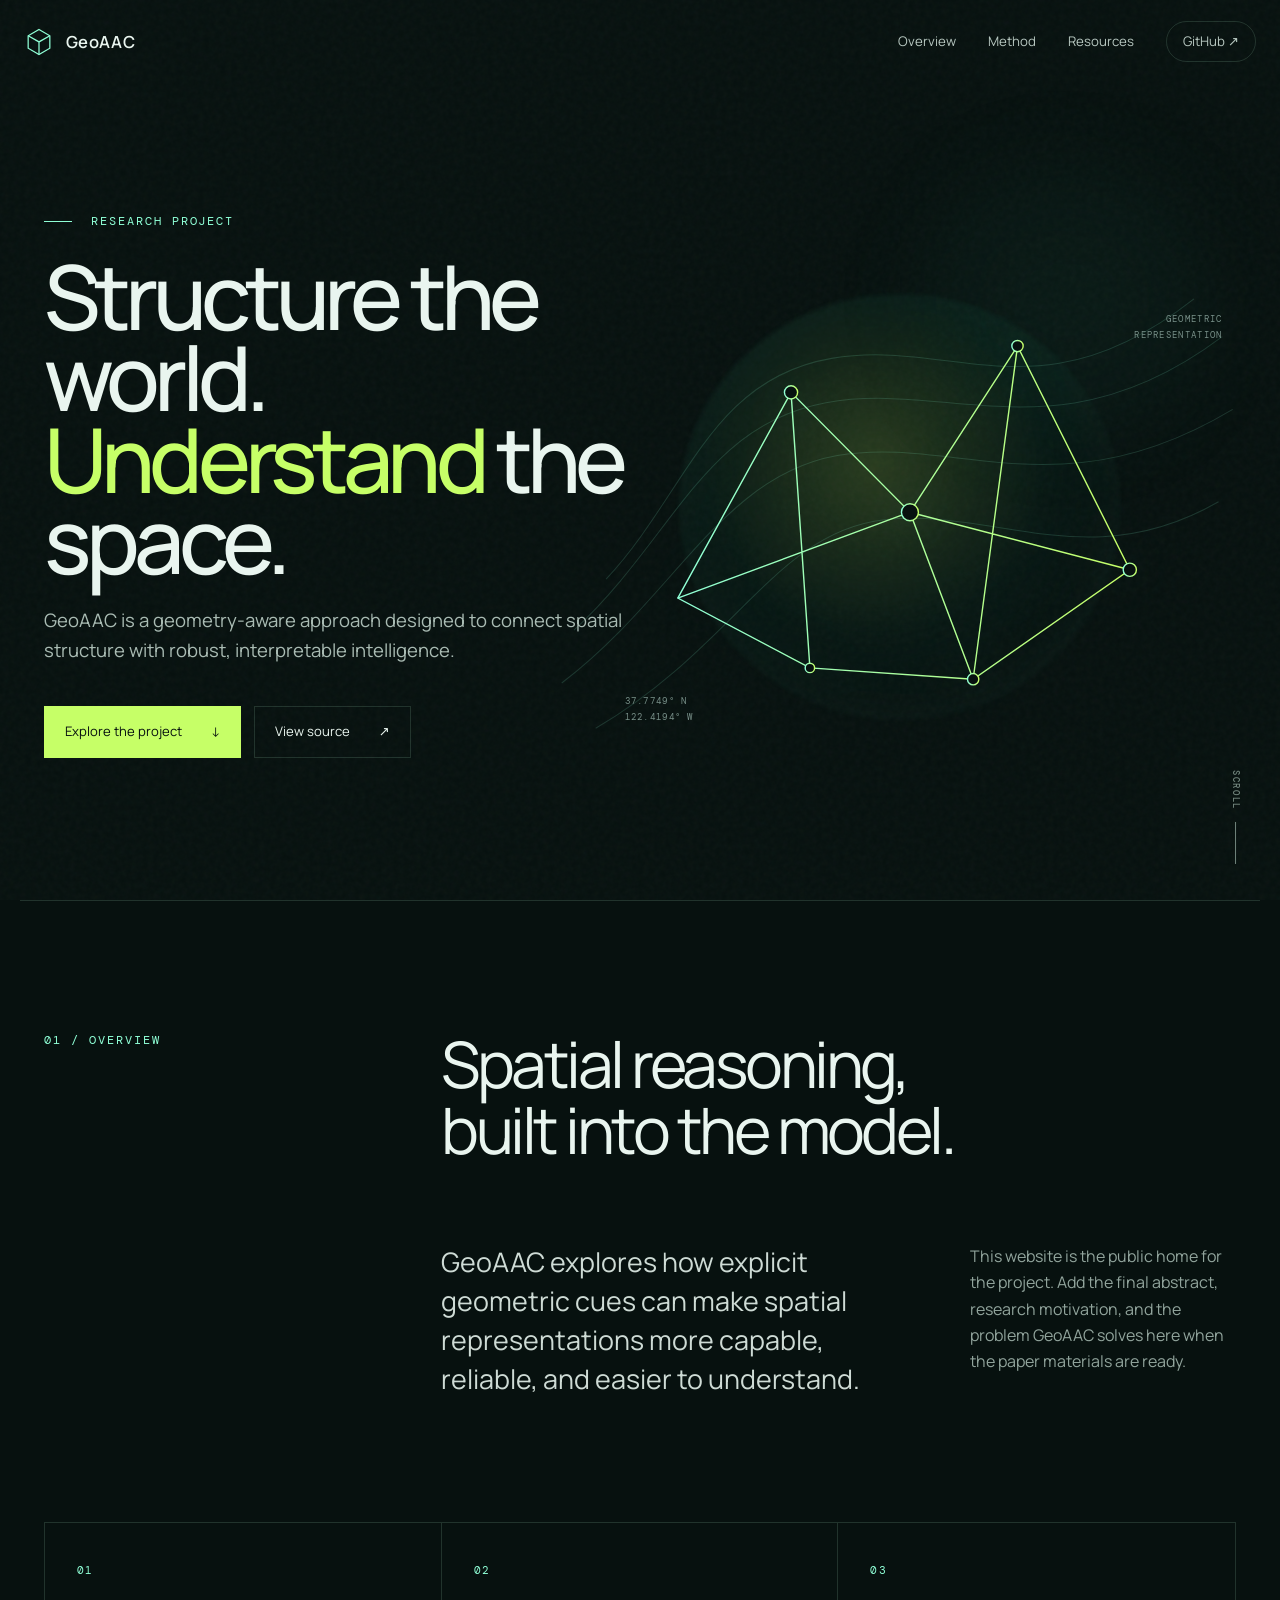
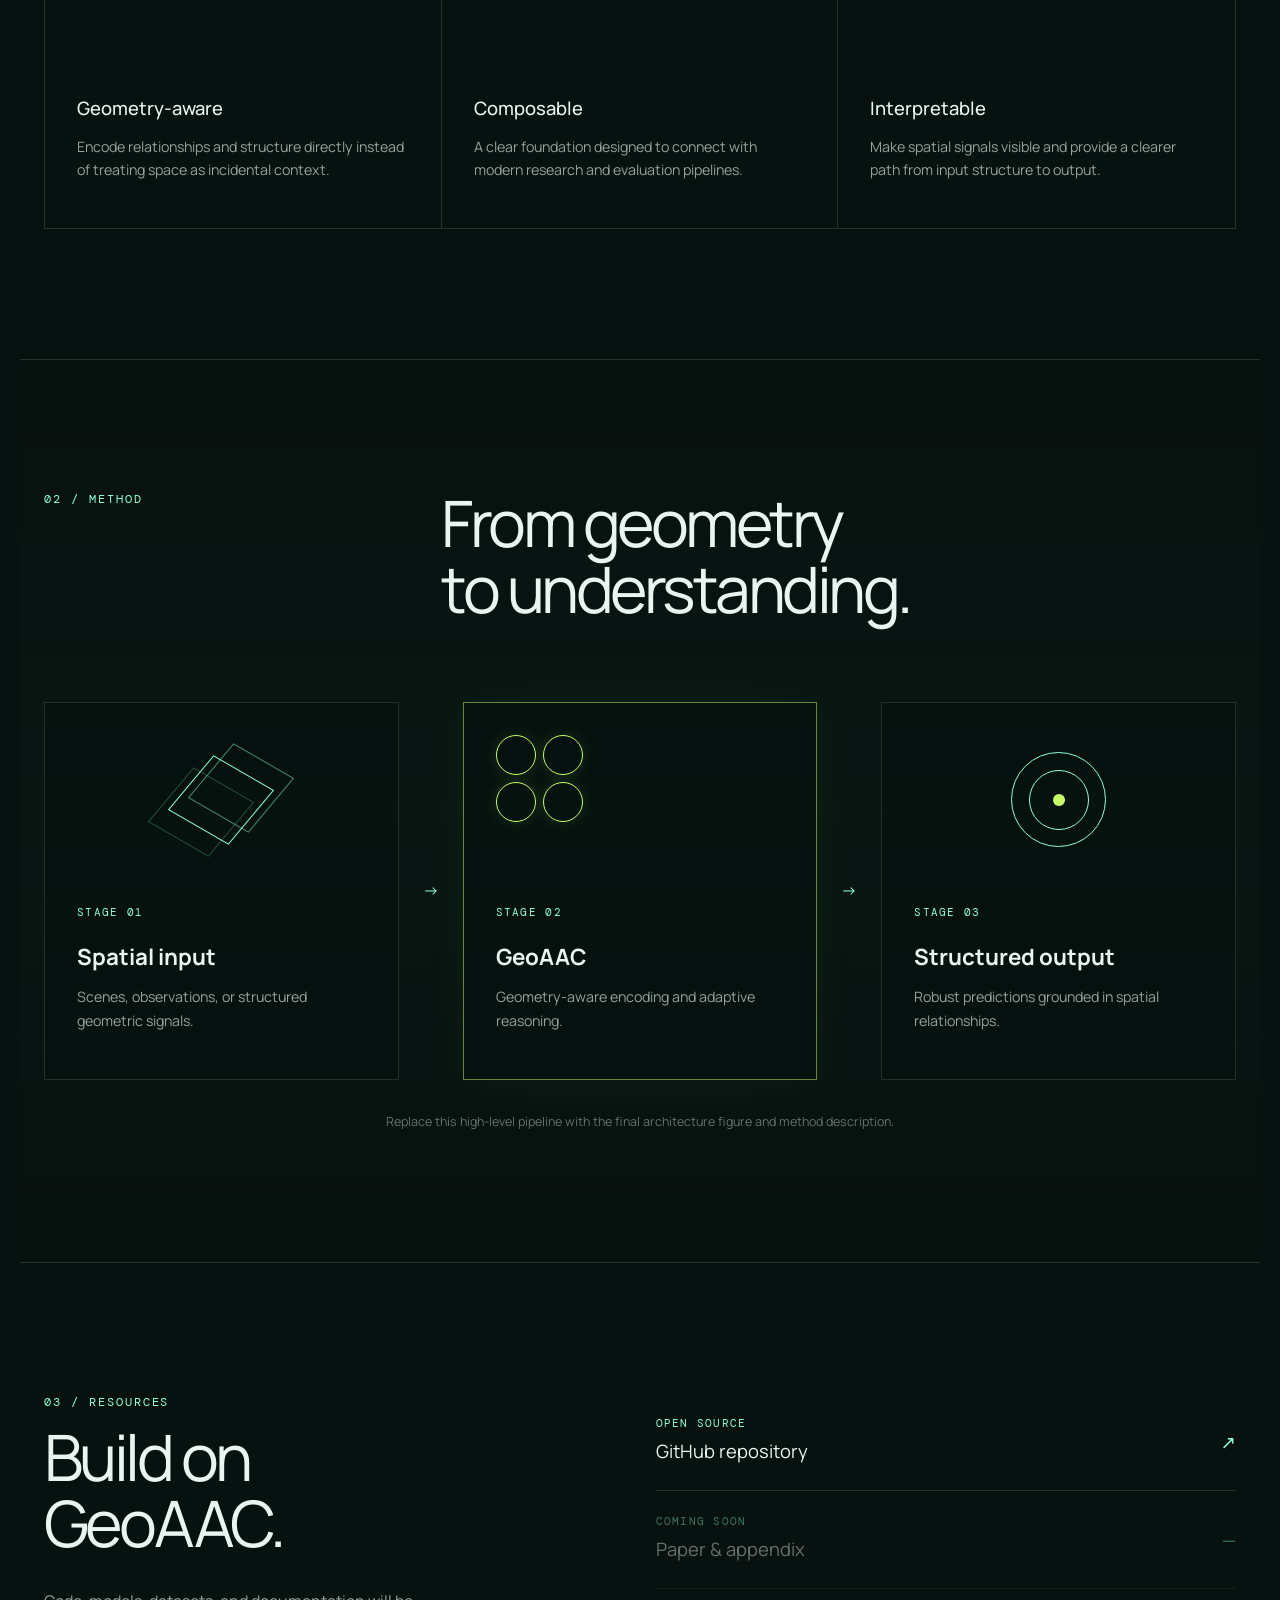
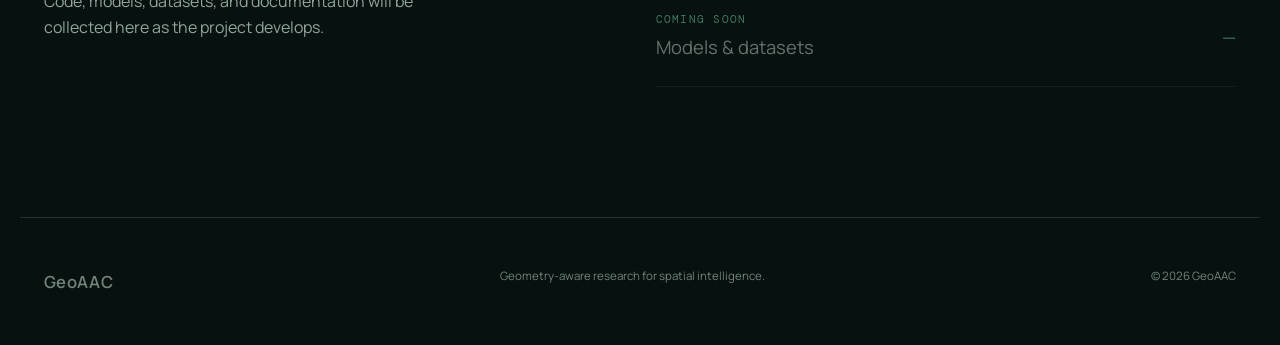
==== index.html @ e5a1800f "Build GeoAAC project homepage" ====
<!doctype html>
<html lang="en">
  <head>
    <meta charset="utf-8" />
    <meta name="viewport" content="width=device-width, initial-scale=1" />
    <meta name="theme-color" content="#071714" />
    <meta name="description" content="GeoAAC — geometry-aware research for robust spatial intelligence." />
    <meta property="og:title" content="GeoAAC" />
    <meta property="og:description" content="Geometry-aware research for robust spatial intelligence." />
    <meta property="og:type" content="website" />
    <meta property="og:url" content="https://todayispdxxx.github.io/GeoAAC/" />
    <link rel="icon" href="assets/favicon.svg" type="image/svg+xml" />
    <link rel="stylesheet" href="assets/styles.css" />
    <script src="assets/main.js" defer></script>
    <title>GeoAAC — Project Homepage</title>
  </head>
  <body>
    <a class="skip-link" href="#main">Skip to content</a>
    <header class="site-header">
      <a class="brand" href="#top" aria-label="GeoAAC home">
        <svg aria-hidden="true" viewBox="0 0 36 36"><path d="M18 3 31 10.5v15L18 33 5 25.5v-15L18 3Z"/><path d="m5 10.5 13 7.4 13-7.4M18 17.9V33"/></svg>
        <span>GeoAAC</span>
      </a>
      <nav aria-label="Primary navigation">
        <a href="#overview">Overview</a>
        <a href="#method">Method</a>
        <a href="#resources">Resources</a>
        <a class="nav-cta" href="https://github.com/todayispdxxx/GeoAAC">GitHub <span aria-hidden="true">↗</span></a>
      </nav>
      <button class="menu-button" type="button" aria-expanded="false" aria-label="Open navigation"><span></span><span></span></button>
    </header>

    <main id="main">
      <section class="hero" id="top">
        <div class="hero-copy reveal">
          <p class="eyebrow"><span></span> Research project</p>
          <h1>Structure the world.<br /><em>Understand</em> the space.</h1>
          <p class="lede">GeoAAC is a geometry-aware approach designed to connect spatial structure with robust, interpretable intelligence.</p>
          <div class="hero-actions">
            <a class="button primary" href="#overview">Explore the project <span aria-hidden="true">↓</span></a>
            <a class="button secondary" href="https://github.com/todayispdxxx/GeoAAC">View source <span aria-hidden="true">↗</span></a>
          </div>
        </div>
        <div class="hero-visual reveal" aria-label="Abstract geometric terrain visualization">
          <div class="orb orb-one"></div><div class="orb orb-two"></div>
          <svg viewBox="0 0 720 620" role="img" aria-hidden="true">
            <defs><linearGradient id="line" x1="0" x2="1"><stop stop-color="#8fffd6"/><stop offset="1" stop-color="#c6ff67"/></linearGradient></defs>
            <g class="contours" fill="none">
              <path d="M52 410C138 318 162 198 291 176s221 65 384-63"/>
              <path d="M18 464c106-98 137-217 267-241s248 59 420-70"/>
              <path d="M5 520c120-91 169-219 292-241s236 61 419-49"/>
              <path d="M41 568c147-86 191-208 306-221s217 60 354-19"/>
            </g>
            <g class="mesh" stroke="url(#line)" fill="none">
              <path d="m128 430 120-218 126 127 114-176 119 237-166 116-173-12-140-74Z"/>
              <path d="m128 430 246-91 67 177M248 212l20 292m220-341-47 353M607 400l-233-61"/>
              <circle cx="248" cy="212" r="7"/><circle cx="374" cy="339" r="9"/><circle cx="488" cy="163" r="6"/><circle cx="607" cy="400" r="7"/><circle cx="268" cy="504" r="5"/><circle cx="441" cy="516" r="6"/>
            </g>
          </svg>
          <div class="coordinate">37.7749° N<br />122.4194° W</div>
          <div class="visual-label">GEOMETRIC<br />REPRESENTATION</div>
        </div>
        <div class="scroll-mark" aria-hidden="true">SCROLL <span></span></div>
      </section>

      <section class="section overview" id="overview">
        <div class="section-heading reveal"><p class="kicker">01 / Overview</p><h2>Spatial reasoning,<br />built into the model.</h2></div>
        <div class="overview-body reveal">
          <p class="large-copy">GeoAAC explores how explicit geometric cues can make spatial representations more capable, reliable, and easier to understand.</p>
          <p>This website is the public home for the project. Add the final abstract, research motivation, and the problem GeoAAC solves here when the paper materials are ready.</p>
        </div>
        <div class="feature-grid">
          <article class="feature reveal"><span>01</span><h3>Geometry-aware</h3><p>Encode relationships and structure directly instead of treating space as incidental context.</p></article>
          <article class="feature reveal"><span>02</span><h3>Composable</h3><p>A clear foundation designed to connect with modern research and evaluation pipelines.</p></article>
          <article class="feature reveal"><span>03</span><h3>Interpretable</h3><p>Make spatial signals visible and provide a clearer path from input structure to output.</p></article>
        </div>
      </section>

      <section class="section method" id="method">
        <div class="section-heading reveal"><p class="kicker">02 / Method</p><h2>From geometry<br />to understanding.</h2></div>
        <div class="pipeline reveal" aria-label="GeoAAC method pipeline">
          <div class="stage"><div class="stage-icon input-icon"><i></i><i></i><i></i></div><small>Stage 01</small><h3>Spatial input</h3><p>Scenes, observations, or structured geometric signals.</p></div>
          <span class="connector" aria-hidden="true">→</span>
          <div class="stage active"><div class="stage-icon model-icon"><i></i><i></i><i></i><i></i></div><small>Stage 02</small><h3>GeoAAC</h3><p>Geometry-aware encoding and adaptive reasoning.</p></div>
          <span class="connector" aria-hidden="true">→</span>
          <div class="stage"><div class="stage-icon output-icon"><i></i><i></i><i></i></div><small>Stage 03</small><h3>Structured output</h3><p>Robust predictions grounded in spatial relationships.</p></div>
        </div>
        <p class="placeholder-note reveal">Replace this high-level pipeline with the final architecture figure and method description.</p>
      </section>

      <section class="section resources" id="resources">
        <div class="resources-copy reveal"><p class="kicker">03 / Resources</p><h2>Build on<br />GeoAAC.</h2><p>Code, models, datasets, and documentation will be collected here as the project develops.</p></div>
        <div class="resource-links reveal">
          <a href="https://github.com/todayispdxxx/GeoAAC"><span><small>Open source</small>GitHub repository</span><b>↗</b></a>
          <a class="disabled" href="#" aria-disabled="true"><span><small>Coming soon</small>Paper &amp; appendix</span><b>—</b></a>
          <a class="disabled" href="#" aria-disabled="true"><span><small>Coming soon</small>Models &amp; datasets</span><b>—</b></a>
        </div>
      </section>
    </main>

    <footer><a class="brand" href="#top"><span>GeoAAC</span></a><p>Geometry-aware research for spatial intelligence.</p><p>© <span id="year"></span> GeoAAC</p></footer>
  </body>
</html>
---- assets/styles.css ----
@import url('https://fonts.googleapis.com/css2?family=DM+Mono:wght@400;500&family=Manrope:wght@400;500;600&display=swap');

:root { --ink:#e9f5ef; --muted:#91a49c; --bg:#07110f; --panel:#0b1b17; --line:rgba(190,255,220,.14); --mint:#8fffd6; --lime:#c6ff67; --max:1240px; }
* { box-sizing:border-box; }
html { scroll-behavior:smooth; }
body { margin:0; color:var(--ink); background:var(--bg); font-family:Manrope,system-ui,sans-serif; font-size:16px; line-height:1.65; }
body::before { content:""; position:fixed; inset:0; pointer-events:none; opacity:.035; background-image:url("data:image/svg+xml,%3Csvg viewBox='0 0 180 180' xmlns='http://www.w3.org/2000/svg'%3E%3Cfilter id='n'%3E%3CfeTurbulence type='fractalNoise' baseFrequency='.9' numOctaves='3' stitchTiles='stitch'/%3E%3C/filter%3E%3Crect width='100%25' height='100%25' filter='url(%23n)'/%3E%3C/svg%3E"); }
a { color:inherit; text-decoration:none; }
.skip-link { position:fixed; z-index:20; left:1rem; top:-5rem; padding:.7rem 1rem; background:var(--lime); color:#08110d; }
.skip-link:focus { top:1rem; }
.site-header { position:fixed; z-index:10; top:0; left:0; width:100%; height:84px; padding:0 max(24px,calc((100vw - var(--max))/2)); display:flex; align-items:center; justify-content:space-between; border-bottom:1px solid transparent; transition:.3s; }
.site-header.scrolled { height:68px; background:rgba(7,17,15,.87); border-color:var(--line); backdrop-filter:blur(15px); }
.brand { display:flex; align-items:center; gap:.75rem; font-size:1.04rem; font-weight:600; letter-spacing:.02em; }
.brand svg { width:30px; fill:none; stroke:var(--mint); stroke-width:1.5; }
nav { display:flex; align-items:center; gap:2rem; color:#b7c7c0; font-size:.83rem; }
nav a { transition:.2s; } nav a:hover { color:var(--mint); }
.nav-cta { padding:.55rem 1rem; border:1px solid var(--line); border-radius:999px; }
.menu-button { display:none; background:none; border:0; padding:10px; }
.menu-button span { display:block; width:24px; height:1px; margin:6px; background:var(--ink); }
.hero { position:relative; min-height:100svh; max-width:var(--max); margin:auto; padding:160px 24px 90px; display:grid; grid-template-columns:1.05fr .95fr; align-items:center; overflow:hidden; }
.hero-copy { position:relative; z-index:2; }
.eyebrow,.kicker { font-family:"DM Mono",monospace; color:var(--mint); text-transform:uppercase; letter-spacing:.17em; font-size:.72rem; }
.eyebrow span { display:inline-block; width:28px; height:1px; margin:0 10px 3px 0; background:var(--mint); }
h1,h2,h3,p { margin-top:0; }
h1 { max-width:790px; margin:1.5rem 0; font-size:clamp(3.6rem,7vw,7.4rem); line-height:.91; letter-spacing:-.065em; font-weight:500; }
h1 em { color:var(--lime); font-style:normal; }
.lede { max-width:590px; color:#a9bbb3; font-size:clamp(1rem,1.45vw,1.25rem); }
.hero-actions { display:flex; gap:.85rem; margin-top:2.5rem; }
.button { padding:.9rem 1.25rem; border:1px solid var(--line); font-size:.82rem; transition:.25s; }
.button span { margin-left:1.6rem; }.button:hover { transform:translateY(-2px); border-color:var(--mint); }
.button.primary { color:#07110f; background:var(--lime); border-color:var(--lime); }
.hero-visual { position:relative; width:120%; margin-left:-20%; aspect-ratio:1.1; }
.hero-visual svg { position:absolute; z-index:1; width:100%; height:100%; filter:drop-shadow(0 0 22px rgba(143,255,214,.12)); }
.contours { stroke:rgba(143,255,214,.15); stroke-width:1.1; }.mesh { stroke-width:1.5; }.mesh circle { fill:var(--bg); }
.orb { position:absolute; border-radius:50%; filter:blur(2px); }.orb-one { inset:19% 17% 12% 18%; background:radial-gradient(circle at 44% 40%,rgba(198,255,103,.18),rgba(25,110,82,.08) 48%,transparent 70%); box-shadow:inset 0 0 80px rgba(143,255,214,.05); }
.orb-two { width:40%; height:40%; right:5%; top:0; background:rgba(37,132,99,.08); filter:blur(50px); }
.coordinate,.visual-label { position:absolute; z-index:2; font-family:"DM Mono",monospace; color:#789089; font-size:.58rem; letter-spacing:.14em; line-height:1.7; }.coordinate { bottom:11%; left:10%; }.visual-label { right:2%; top:22%; text-align:right; }
.scroll-mark { position:absolute; bottom:30px; right:24px; display:flex; align-items:center; gap:12px; font:500 .58rem "DM Mono",monospace; letter-spacing:.18em; color:#71847c; transform:rotate(90deg); transform-origin:right; }.scroll-mark span { width:42px; height:1px; background:#71847c; }
.section { max-width:var(--max); margin:auto; padding:130px 24px; border-top:1px solid var(--line); }
.section-heading { display:grid; grid-template-columns:1fr 2fr; align-items:start; margin-bottom:5rem; }
.section h2 { margin:0; font-weight:400; font-size:clamp(2.8rem,5vw,5.5rem); line-height:1.03; letter-spacing:-.055em; }
.overview-body { display:grid; grid-template-columns:1.6fr 1fr; gap:8vw; margin:0 0 6rem 33.33%; color:var(--muted); }
.overview-body .large-copy { color:#cedbd5; font-size:clamp(1.3rem,2.1vw,2rem); line-height:1.45; }
.feature-grid { display:grid; grid-template-columns:repeat(3,1fr); border:1px solid var(--line); }
.feature { min-height:280px; padding:2rem; border-right:1px solid var(--line); transition:.3s; }.feature:last-child { border:0; }.feature:hover { background:rgba(143,255,214,.035); }
.feature span,.stage small,.resource-links small { font:400 .66rem "DM Mono",monospace; color:var(--mint); text-transform:uppercase; letter-spacing:.12em; }
.feature h3 { margin:7rem 0 .7rem; font-size:1.15rem; font-weight:500; }.feature p,.stage p { color:var(--muted); font-size:.89rem; }
.method { background:linear-gradient(180deg,transparent,rgba(16,46,37,.18),transparent); }
.pipeline { display:grid; grid-template-columns:1fr auto 1fr auto 1fr; align-items:center; gap:1.5rem; }
.stage { min-height:330px; padding:2rem; border:1px solid var(--line); background:rgba(5,16,13,.7); }.stage.active { border-color:rgba(198,255,103,.5); box-shadow:0 0 40px rgba(198,255,103,.05); }
.stage h3 { margin:1rem 0 .6rem; font-size:1.4rem; }.connector { color:var(--mint); }
.stage-icon { height:130px; margin-bottom:2rem; position:relative; display:grid; place-items:center; }
.input-icon i { position:absolute; width:70px; height:70px; border:1px solid var(--mint); transform:rotate(30deg) skew(-10deg); }.input-icon i:nth-child(2){ transform:translate(20px,-12px) rotate(30deg) skew(-10deg); opacity:.5 }.input-icon i:nth-child(3){ transform:translate(-20px,12px) rotate(30deg) skew(-10deg); opacity:.25 }
.model-icon { grid-template-columns:repeat(2,40px); grid-template-rows:repeat(2,40px); gap:7px; }.model-icon i { width:40px; height:40px; border:1px solid var(--lime); border-radius:50%; box-shadow:0 0 15px rgba(198,255,103,.12); }
.output-icon i { position:absolute; border:1px solid var(--mint); border-radius:50%; }.output-icon i:nth-child(1){width:95px;height:95px}.output-icon i:nth-child(2){width:60px;height:60px}.output-icon i:nth-child(3){width:12px;height:12px;background:var(--lime);border:0}
.placeholder-note { margin:2rem 0 0; color:#60746c; font-size:.78rem; text-align:center; }
.resources { display:grid; grid-template-columns:1fr 1.2fr; gap:10vw; }.resources-copy>p:last-child { max-width:420px; margin-top:2rem; color:var(--muted); }.resource-links { align-self:end; }
.resource-links a { display:flex; justify-content:space-between; align-items:center; padding:1.5rem 0; border-bottom:1px solid var(--line); font-size:1.15rem; }.resource-links small { display:block; margin-bottom:.35rem; }.resource-links b { color:var(--mint); font-weight:400; }.resource-links a:not(.disabled):hover b { transform:translate(3px,-3px); }.resource-links .disabled { opacity:.42; cursor:not-allowed; }
footer { max-width:var(--max); margin:auto; padding:3rem 24px; border-top:1px solid var(--line); display:flex; align-items:center; justify-content:space-between; color:#71847c; font-size:.72rem; }
.reveal { opacity:0; transform:translateY(24px); transition:opacity .75s ease,transform .75s ease; }.reveal.visible { opacity:1; transform:none; }
@media (prefers-reduced-motion:reduce) { html{scroll-behavior:auto}.reveal{opacity:1;transform:none;transition:none} }
@media (max-width:800px) {
  .site-header { height:68px; }.menu-button { display:block; }nav { display:none; position:absolute; top:68px; left:0; width:100%; padding:1.5rem 24px 2rem; flex-direction:column; align-items:flex-start; background:#081512; border-bottom:1px solid var(--line); }nav.open { display:flex; }
  .hero { min-height:auto; padding-top:130px; grid-template-columns:1fr; }.hero-visual { width:100%; margin:1rem 0 0; }.scroll-mark { display:none; }
  .section { padding:90px 24px; }.section-heading,.overview-body,.resources { grid-template-columns:1fr; }.section-heading { gap:1rem; margin-bottom:3rem; }.overview-body { margin:0 0 4rem; gap:1rem; }.feature-grid { grid-template-columns:1fr; }.feature { min-height:auto; border-right:0; border-bottom:1px solid var(--line); }.feature h3 { margin:3rem 0 .5rem; }
  .pipeline { grid-template-columns:1fr; }.connector { transform:rotate(90deg); justify-self:center; }.stage { width:100%; min-height:300px; }.resources { gap:4rem; }footer { align-items:flex-start; flex-direction:column; gap:.8rem; }
}
@media (max-width:520px) { h1{font-size:3.35rem}.hero-actions{align-items:stretch;flex-direction:column}.button{display:flex;justify-content:space-between}.hero-visual{aspect-ratio:1}.section h2{font-size:2.8rem} }
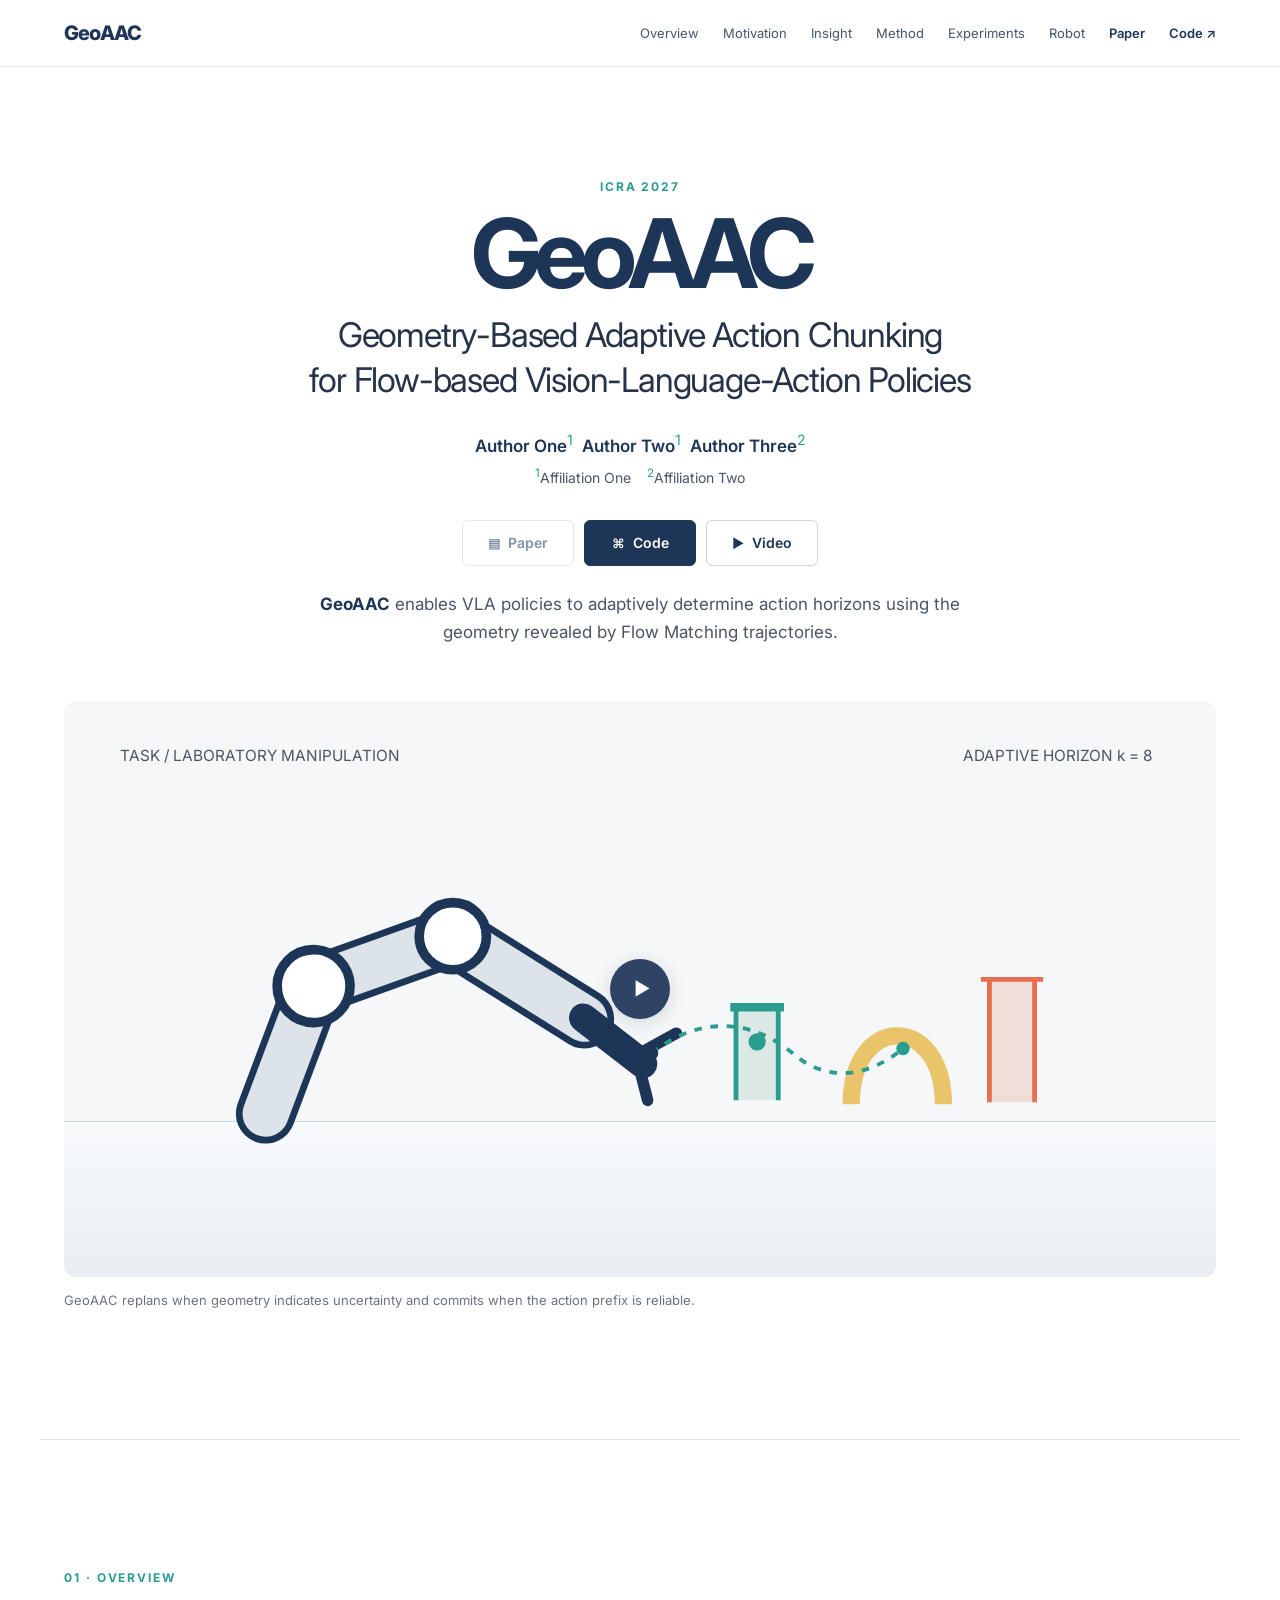
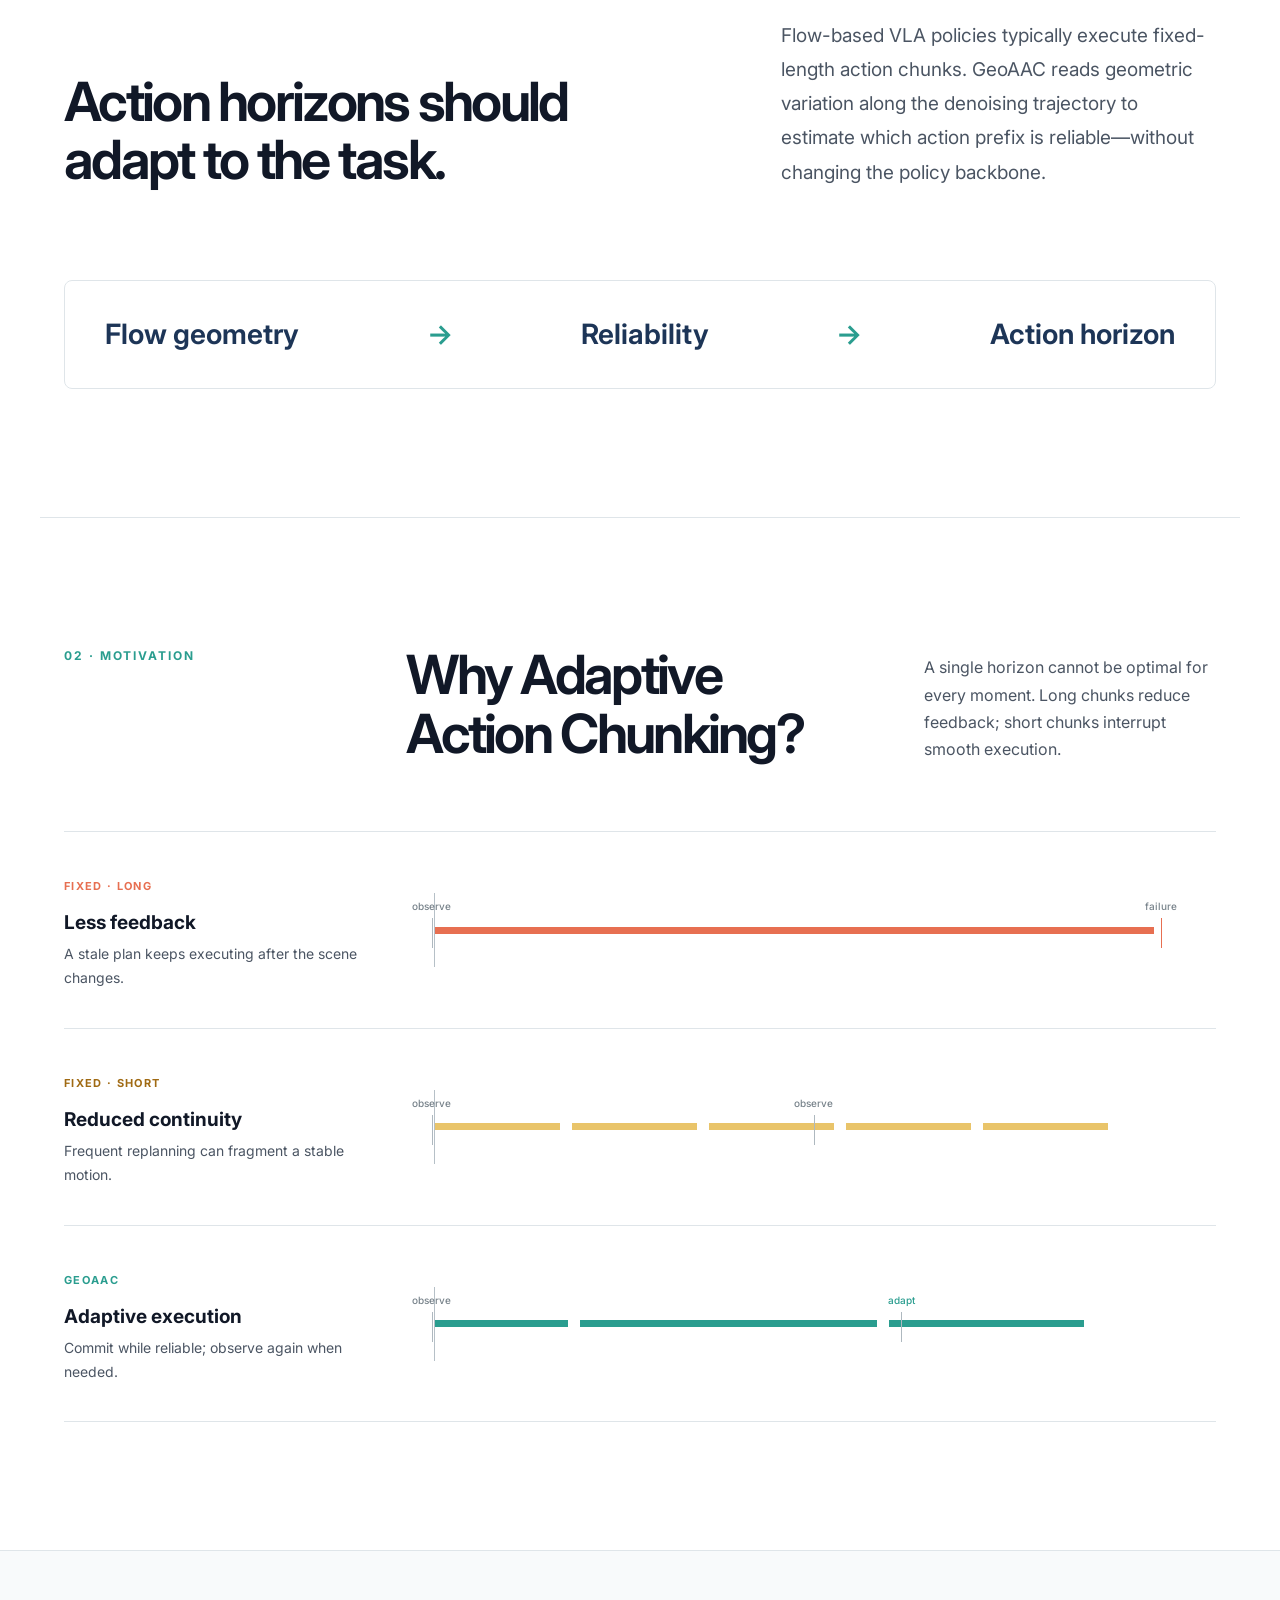
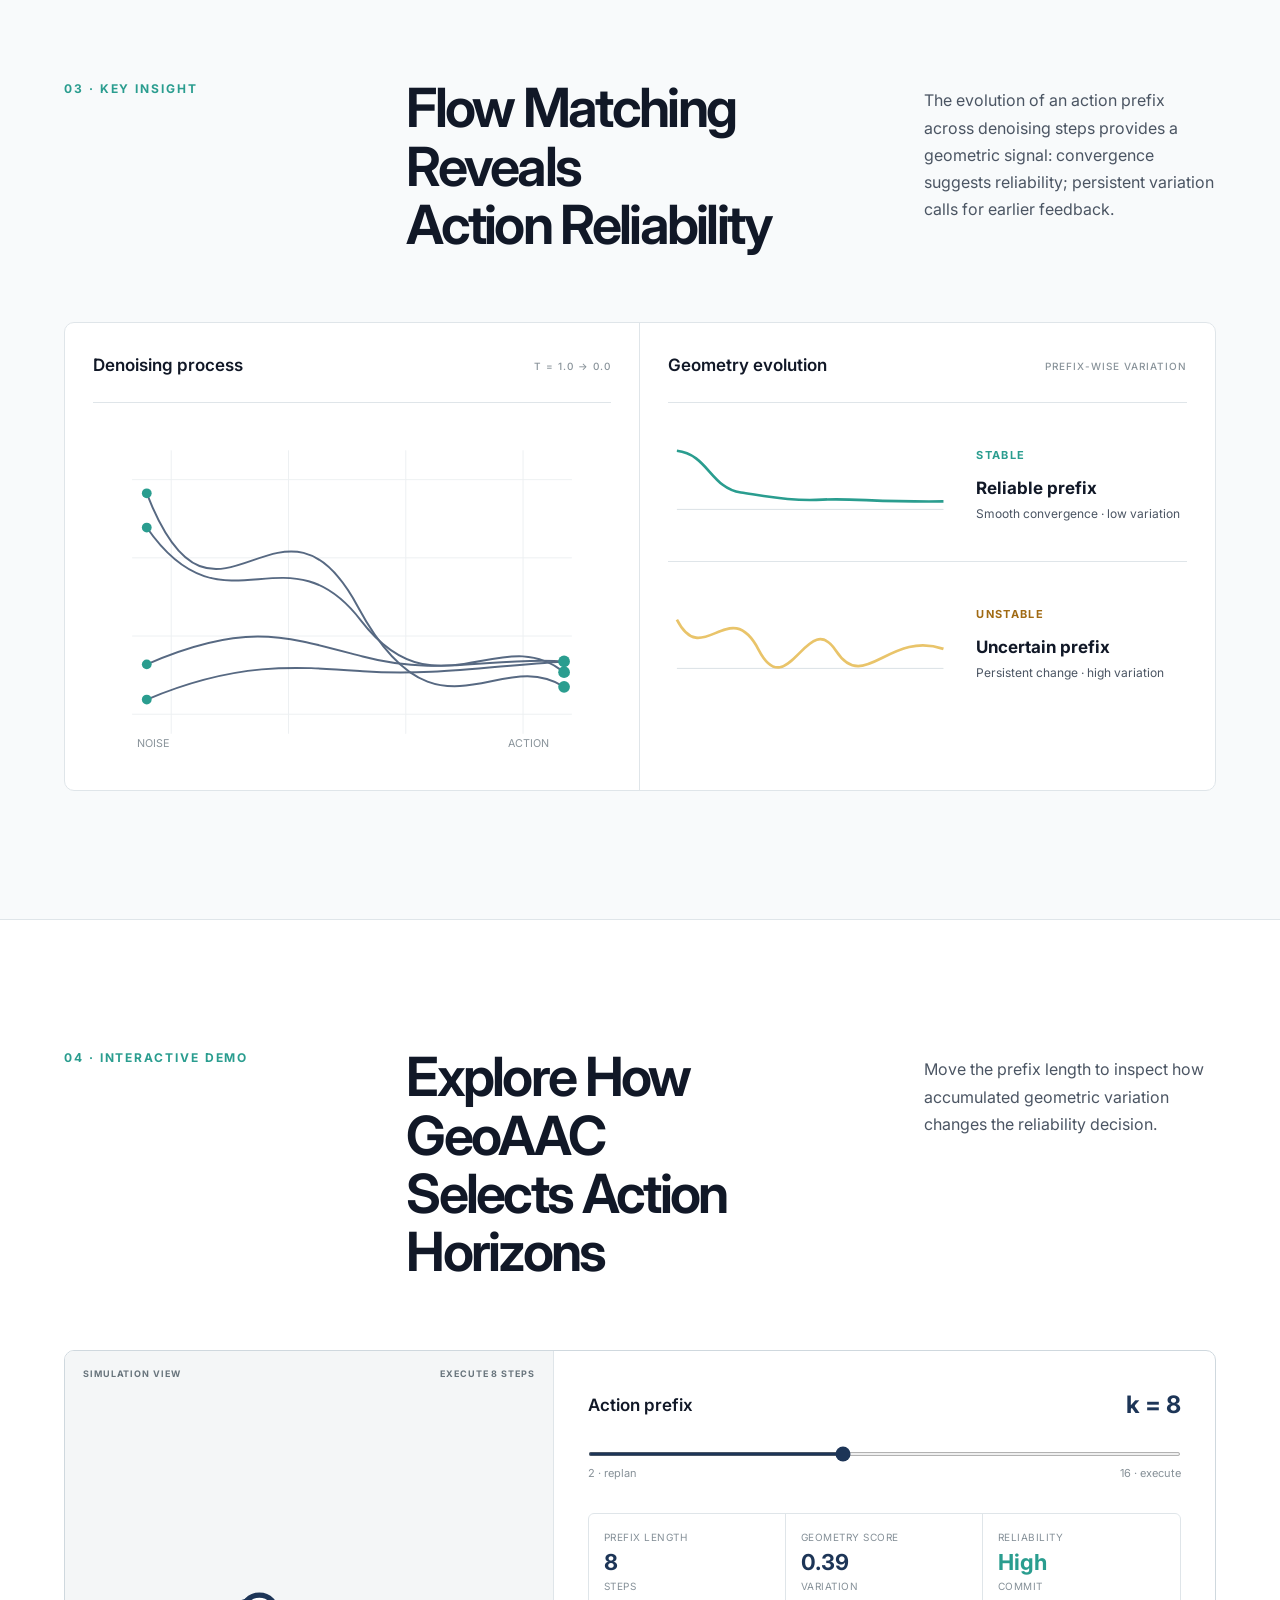
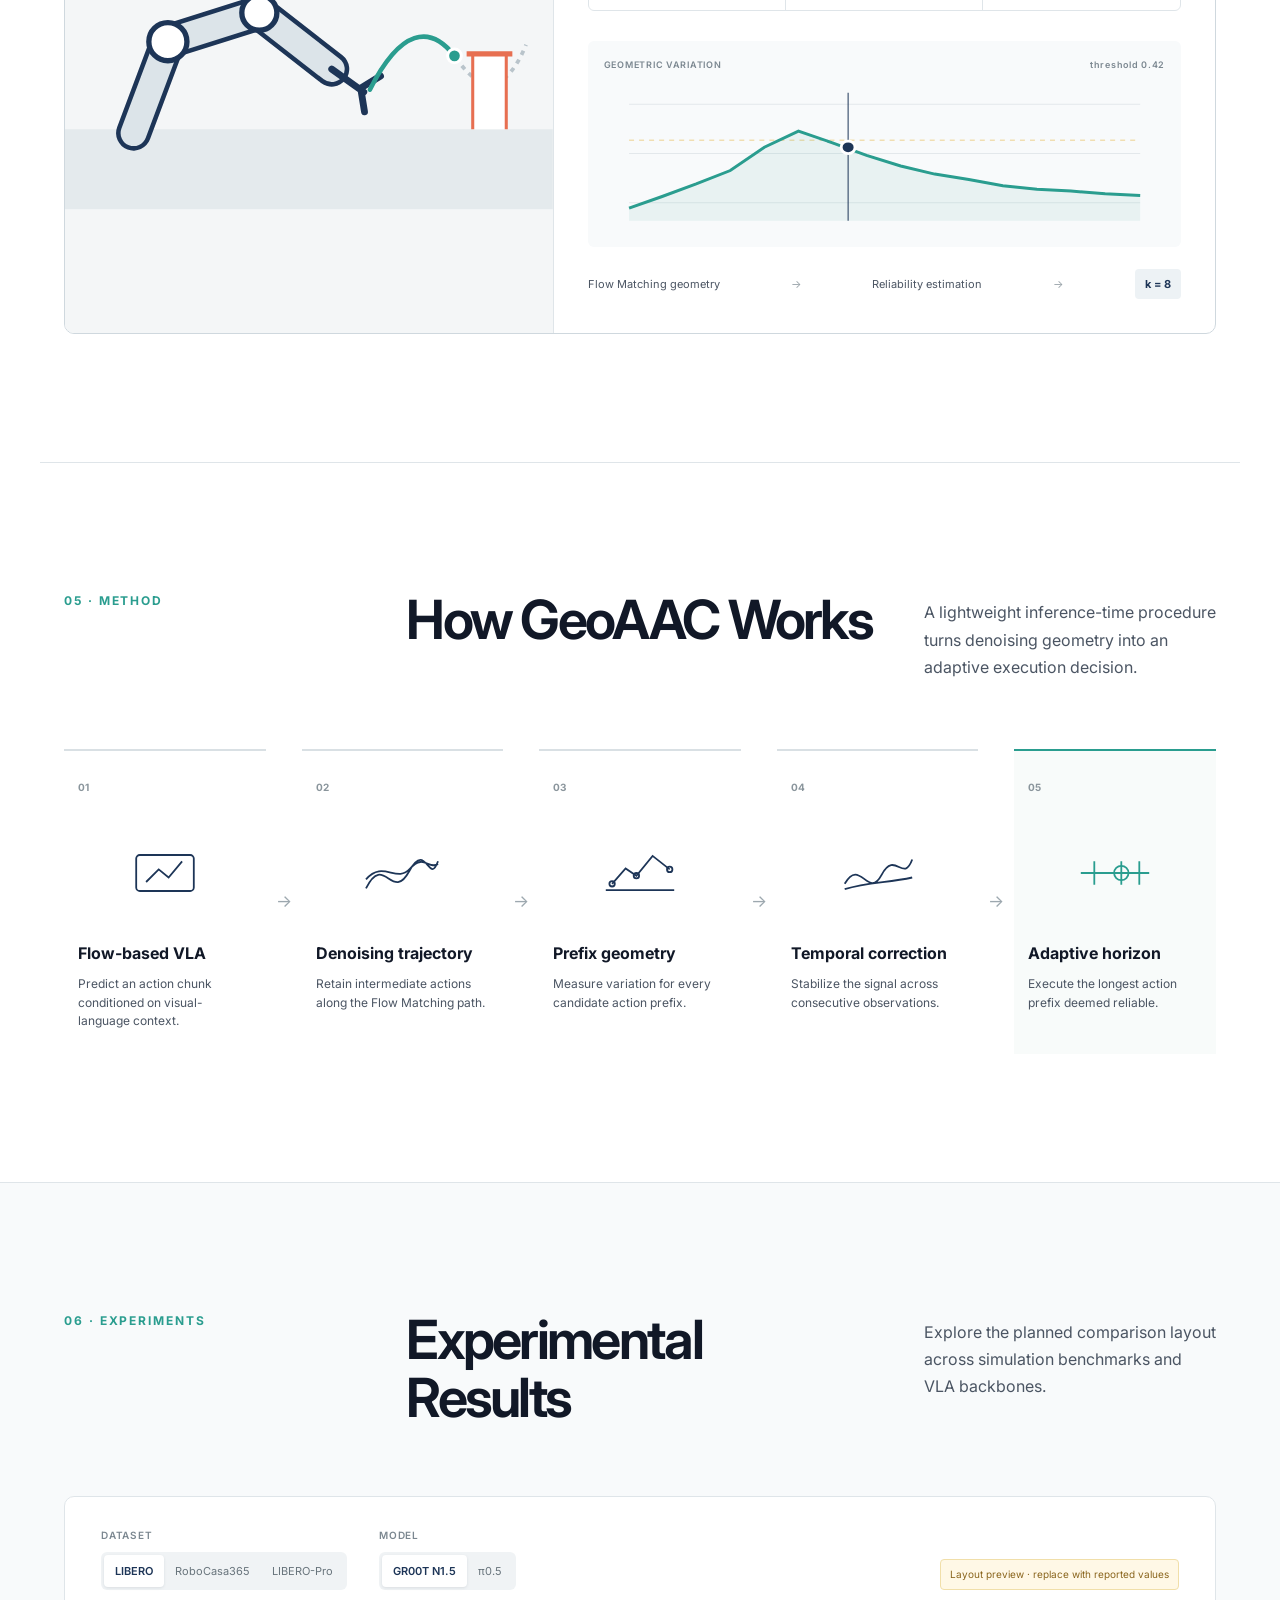
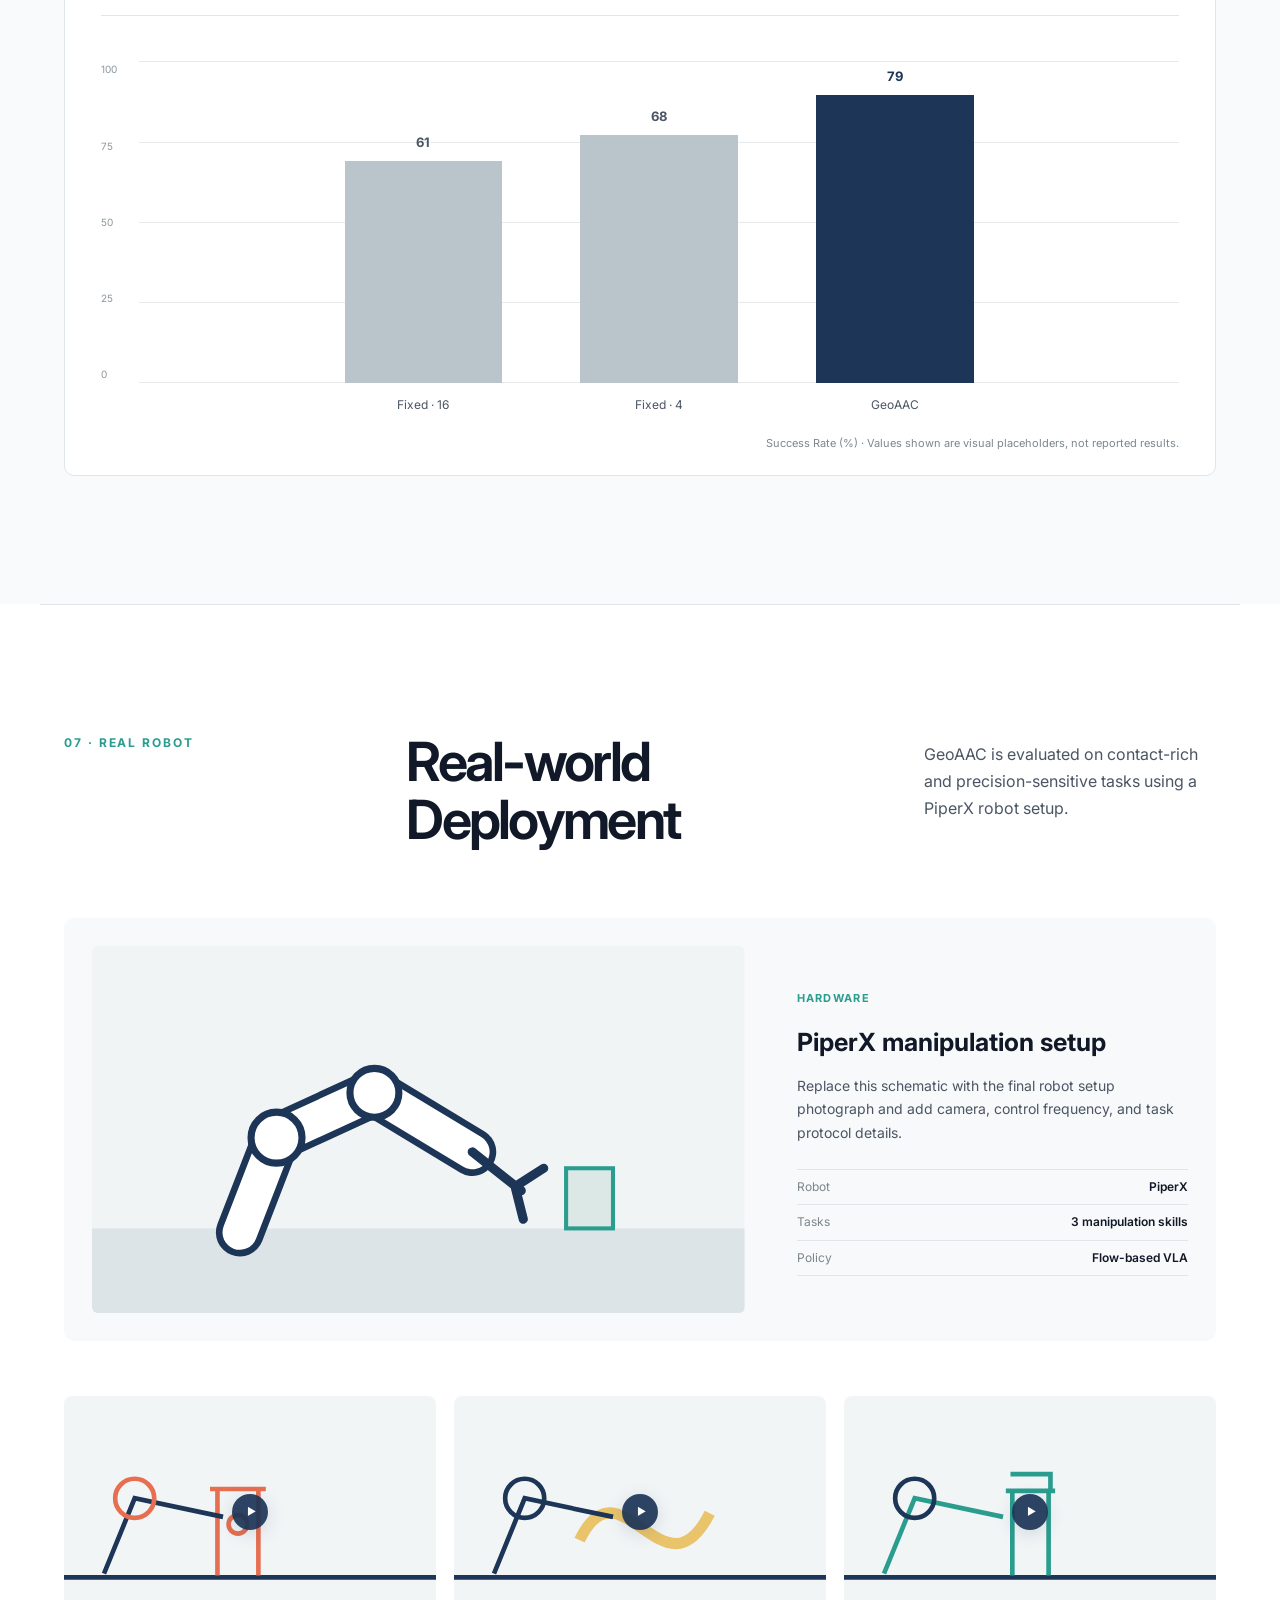
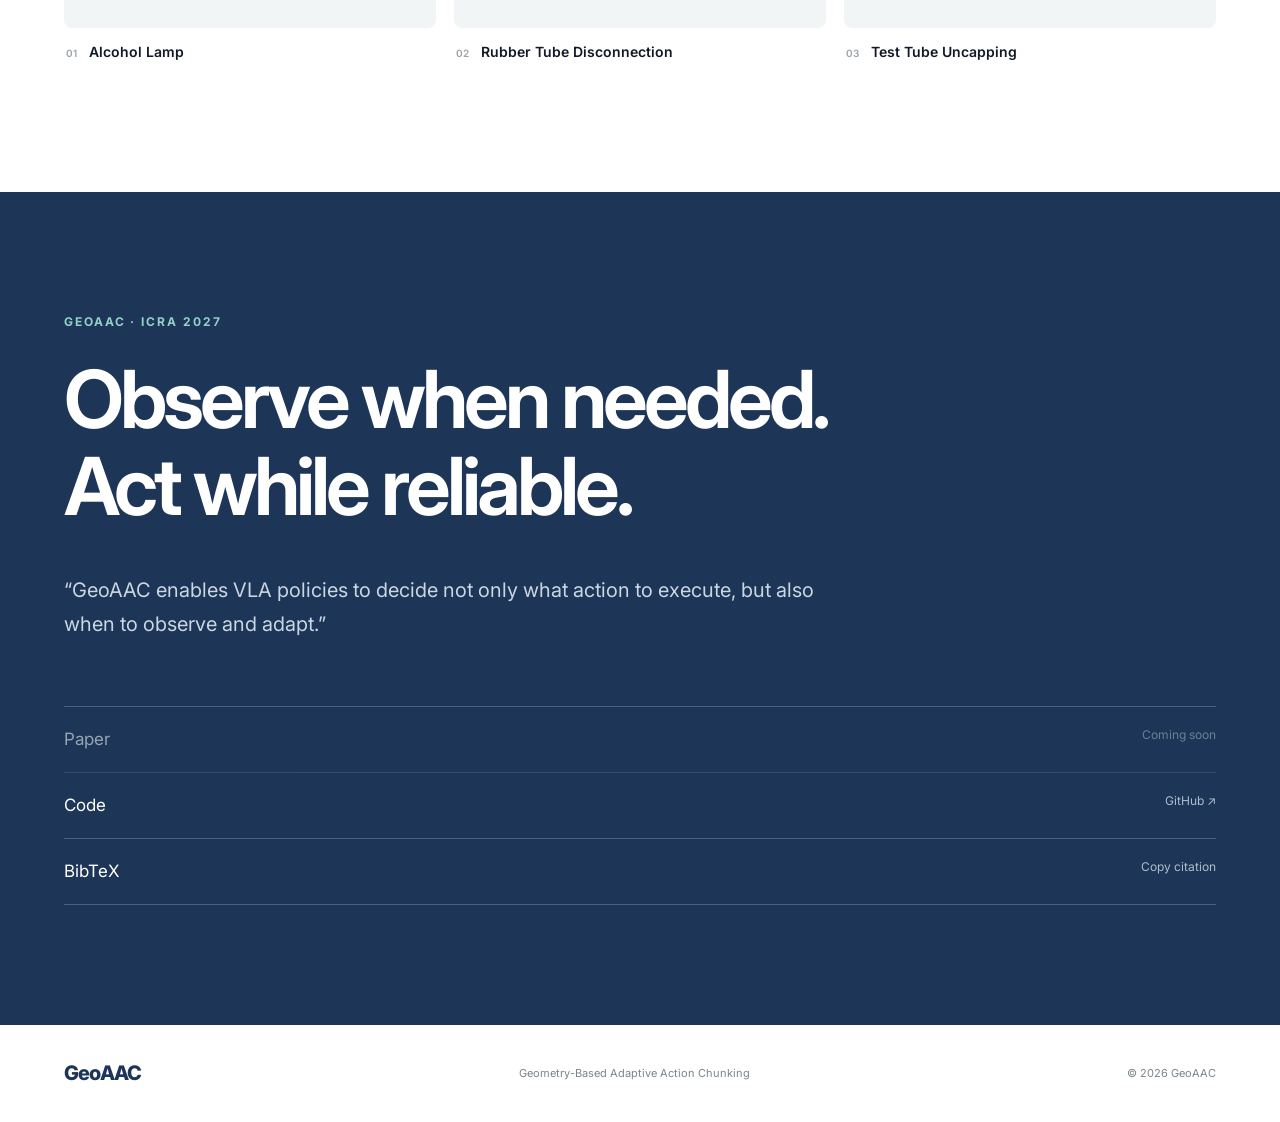
==== commit 2af0a414: "Redesign GeoAAC as academic robotics project page" ====
--- a/index.html
+++ b/index.html
@@ -3,102 +3,166 @@
   <head>
     <meta charset="utf-8" />
     <meta name="viewport" content="width=device-width, initial-scale=1" />
-    <meta name="theme-color" content="#071714" />
-    <meta name="description" content="GeoAAC — geometry-aware research for robust spatial intelligence." />
+    <meta name="theme-color" content="#ffffff" />
+    <meta name="description" content="GeoAAC — Geometry-Based Adaptive Action Chunking for Flow-based Vision-Language-Action Policies." />
     <meta property="og:title" content="GeoAAC" />
-    <meta property="og:description" content="Geometry-aware research for robust spatial intelligence." />
+    <meta property="og:description" content="Geometry-Based Adaptive Action Chunking for Flow-based Vision-Language-Action Policies." />
     <meta property="og:type" content="website" />
     <meta property="og:url" content="https://todayispdxxx.github.io/GeoAAC/" />
     <link rel="icon" href="assets/favicon.svg" type="image/svg+xml" />
     <link rel="stylesheet" href="assets/styles.css" />
     <script src="assets/main.js" defer></script>
-    <title>GeoAAC — Project Homepage</title>
+    <title>GeoAAC — Geometry-Based Adaptive Action Chunking</title>
   </head>
   <body>
     <a class="skip-link" href="#main">Skip to content</a>
     <header class="site-header">
-      <a class="brand" href="#top" aria-label="GeoAAC home">
-        <svg aria-hidden="true" viewBox="0 0 36 36"><path d="M18 3 31 10.5v15L18 33 5 25.5v-15L18 3Z"/><path d="m5 10.5 13 7.4 13-7.4M18 17.9V33"/></svg>
-        <span>GeoAAC</span>
-      </a>
-      <nav aria-label="Primary navigation">
-        <a href="#overview">Overview</a>
-        <a href="#method">Method</a>
-        <a href="#resources">Resources</a>
-        <a class="nav-cta" href="https://github.com/todayispdxxx/GeoAAC">GitHub <span aria-hidden="true">↗</span></a>
-      </nav>
-      <button class="menu-button" type="button" aria-expanded="false" aria-label="Open navigation"><span></span><span></span></button>
+      <div class="nav-inner">
+        <a class="wordmark" href="#top" aria-label="GeoAAC home">GeoAAC</a>
+        <button class="menu-button" type="button" aria-expanded="false" aria-controls="site-nav" aria-label="Open navigation"><span></span><span></span></button>
+        <nav id="site-nav" aria-label="Primary navigation">
+          <a href="#overview">Overview</a><a href="#motivation">Motivation</a><a href="#insight">Insight</a><a href="#method">Method</a><a href="#experiments">Experiments</a><a href="#robot">Robot</a>
+          <a class="quiet-link" href="#paper">Paper</a><a class="quiet-link" href="https://github.com/todayispdxxx/GeoAAC">Code ↗</a>
+        </nav>
+      </div>
     </header>
 
     <main id="main">
       <section class="hero" id="top">
         <div class="hero-copy reveal">
-          <p class="eyebrow"><span></span> Research project</p>
-          <h1>Structure the world.<br /><em>Understand</em> the space.</h1>
-          <p class="lede">GeoAAC is a geometry-aware approach designed to connect spatial structure with robust, interpretable intelligence.</p>
+          <p class="venue">ICRA 2027</p>
+          <h1>GeoAAC</h1>
+          <p class="subtitle">Geometry-Based Adaptive Action Chunking<br />for Flow-based Vision-Language-Action Policies</p>
+          <p class="authors"><a href="#">Author One</a><sup>1</sup>&ensp;<a href="#">Author Two</a><sup>1</sup>&ensp;<a href="#">Author Three</a><sup>2</sup></p>
+          <p class="affiliations"><sup>1</sup>Affiliation One &nbsp;&nbsp; <sup>2</sup>Affiliation Two</p>
           <div class="hero-actions">
-            <a class="button primary" href="#overview">Explore the project <span aria-hidden="true">↓</span></a>
-            <a class="button secondary" href="https://github.com/todayispdxxx/GeoAAC">View source <span aria-hidden="true">↗</span></a>
+            <a class="button disabled" href="#paper" aria-label="Paper coming soon"><span class="button-icon">▤</span> Paper</a>
+            <a class="button primary" href="https://github.com/todayispdxxx/GeoAAC"><span class="button-icon">⌘</span> Code</a>
+            <a class="button" href="#interactive"><span class="button-icon">▶</span> Video</a>
           </div>
+          <p class="hero-summary"><strong>GeoAAC</strong> enables VLA policies to adaptively determine action horizons using the geometry revealed by Flow Matching trajectories.</p>
         </div>
-        <div class="hero-visual reveal" aria-label="Abstract geometric terrain visualization">
-          <div class="orb orb-one"></div><div class="orb orb-two"></div>
-          <svg viewBox="0 0 720 620" role="img" aria-hidden="true">
-            <defs><linearGradient id="line" x1="0" x2="1"><stop stop-color="#8fffd6"/><stop offset="1" stop-color="#c6ff67"/></linearGradient></defs>
-            <g class="contours" fill="none">
-              <path d="M52 410C138 318 162 198 291 176s221 65 384-63"/>
-              <path d="M18 464c106-98 137-217 267-241s248 59 420-70"/>
-              <path d="M5 520c120-91 169-219 292-241s236 61 419-49"/>
-              <path d="M41 568c147-86 191-208 306-221s217 60 354-19"/>
-            </g>
-            <g class="mesh" stroke="url(#line)" fill="none">
-              <path d="m128 430 120-218 126 127 114-176 119 237-166 116-173-12-140-74Z"/>
-              <path d="m128 430 246-91 67 177M248 212l20 292m220-341-47 353M607 400l-233-61"/>
-              <circle cx="248" cy="212" r="7"/><circle cx="374" cy="339" r="9"/><circle cx="488" cy="163" r="6"/><circle cx="607" cy="400" r="7"/><circle cx="268" cy="504" r="5"/><circle cx="441" cy="516" r="6"/>
-            </g>
-          </svg>
-          <div class="coordinate">37.7749° N<br />122.4194° W</div>
-          <div class="visual-label">GEOMETRIC<br />REPRESENTATION</div>
-        </div>
-        <div class="scroll-mark" aria-hidden="true">SCROLL <span></span></div>
+
+        <figure class="hero-media reveal">
+          <div class="media-visual robot-scene" role="img" aria-label="Illustration of a robot manipulating laboratory objects">
+            <svg viewBox="0 0 1200 600" aria-hidden="true">
+              <defs><linearGradient id="surface" x1="0" x2="0" y1="0" y2="1"><stop stop-color="#f8fafc"/><stop offset="1" stop-color="#e8eef2"/></linearGradient></defs>
+              <rect width="1200" height="600" fill="#f5f7f8"/><path d="M0 438h1200v162H0z" fill="url(#surface)"/><path d="M0 438h1200" stroke="#cad5dc"/>
+              <g class="arm" fill="none" stroke="#1d3557" stroke-linecap="round"><path d="M210 430 260 297 405 245 542 331" stroke-width="62"/><path d="M210 430 260 297 405 245 542 331" stroke="#dce4e9" stroke-width="48"/><circle cx="260" cy="297" r="38" fill="#fff" stroke-width="10"/><circle cx="405" cy="245" r="35" fill="#fff" stroke-width="10"/><path d="m541 330 62 48" stroke-width="30"/><path d="m596 369 42-23m-42 23 12 47" stroke-width="12"/></g>
+              <g class="objects"><path d="M700 416v-97h44v97" fill="#dce8e6" stroke="#2a9d8f" stroke-width="5"/><path d="M694 319h56" stroke="#2a9d8f" stroke-width="9"/><circle cx="722" cy="355" r="9" fill="#2a9d8f"/><path d="M820 420c0-95 96-95 96 0" fill="none" stroke="#e9c46a" stroke-width="18"/><path d="M964 418v-128h47v128m-56-128h65" fill="#f2ded9" stroke="#e76f51" stroke-width="5"/></g>
+              <g class="trajectory" fill="none" stroke="#2a9d8f" stroke-width="4" stroke-dasharray="8 9"><path d="M612 367c55-44 111-31 147 0s79 25 115-5"/><circle cx="612" cy="367" r="7" fill="#1d3557" stroke="none"/><circle cx="874" cy="362" r="7" fill="#2a9d8f" stroke="none"/></g>
+              <g fill="#4b5563" font-family="Inter,Arial" font-size="16"><text x="58" y="62">TASK / LABORATORY MANIPULATION</text><text x="936" y="62">ADAPTIVE HORIZON  k = 8</text></g>
+            </svg>
+            <span class="play-button" aria-hidden="true">▶</span>
+          </div>
+          <figcaption>GeoAAC replans when geometry indicates uncertainty and commits when the action prefix is reliable.</figcaption>
+        </figure>
       </section>
 
-      <section class="section overview" id="overview">
-        <div class="section-heading reveal"><p class="kicker">01 / Overview</p><h2>Spatial reasoning,<br />built into the model.</h2></div>
-        <div class="overview-body reveal">
-          <p class="large-copy">GeoAAC explores how explicit geometric cues can make spatial representations more capable, reliable, and easier to understand.</p>
-          <p>This website is the public home for the project. Add the final abstract, research motivation, and the problem GeoAAC solves here when the paper materials are ready.</p>
-        </div>
-        <div class="feature-grid">
-          <article class="feature reveal"><span>01</span><h3>Geometry-aware</h3><p>Encode relationships and structure directly instead of treating space as incidental context.</p></article>
-          <article class="feature reveal"><span>02</span><h3>Composable</h3><p>A clear foundation designed to connect with modern research and evaluation pipelines.</p></article>
-          <article class="feature reveal"><span>03</span><h3>Interpretable</h3><p>Make spatial signals visible and provide a clearer path from input structure to output.</p></article>
+      <section class="section intro" id="overview">
+        <p class="section-index reveal">01 · Overview</p>
+        <div class="intro-grid reveal"><h2>Action horizons should<br />adapt to the task.</h2><p>Flow-based VLA policies typically execute fixed-length action chunks. GeoAAC reads geometric variation along the denoising trajectory to estimate which action prefix is reliable—without changing the policy backbone.</p></div>
+        <div class="statement reveal"><span>Flow geometry</span><i>→</i><span>Reliability</span><i>→</i><span>Action horizon</span></div>
+      </section>
+
+      <section class="section" id="motivation">
+        <header class="section-header reveal"><p class="section-index">02 · Motivation</p><h2>Why Adaptive<br />Action Chunking?</h2><p>A single horizon cannot be optimal for every moment. Long chunks reduce feedback; short chunks interrupt smooth execution.</p></header>
+        <div class="timeline-comparison reveal">
+          <div class="timeline-row fixed"><div><span class="tag red">Fixed · long</span><h3>Less feedback</h3><p>A stale plan keeps executing after the scene changes.</p></div><div class="timeline"><span style="--w:92%"></span><b class="event e1">observe</b><b class="event e2">failure</b></div></div>
+          <div class="timeline-row short"><div><span class="tag orange">Fixed · short</span><h3>Reduced continuity</h3><p>Frequent replanning can fragment a stable motion.</p></div><div class="timeline segmented"><span></span><span></span><span></span><span></span><span></span><b class="event e1">observe</b><b class="event e3">observe</b></div></div>
+          <div class="timeline-row adaptive"><div><span class="tag teal">GeoAAC</span><h3>Adaptive execution</h3><p>Commit while reliable; observe again when needed.</p></div><div class="timeline adaptive-line"><span></span><span></span><span></span><b class="event e1">observe</b><b class="event e4">adapt</b></div></div>
         </div>
       </section>
 
-      <section class="section method" id="method">
-        <div class="section-heading reveal"><p class="kicker">02 / Method</p><h2>From geometry<br />to understanding.</h2></div>
-        <div class="pipeline reveal" aria-label="GeoAAC method pipeline">
-          <div class="stage"><div class="stage-icon input-icon"><i></i><i></i><i></i></div><small>Stage 01</small><h3>Spatial input</h3><p>Scenes, observations, or structured geometric signals.</p></div>
-          <span class="connector" aria-hidden="true">→</span>
-          <div class="stage active"><div class="stage-icon model-icon"><i></i><i></i><i></i><i></i></div><small>Stage 02</small><h3>GeoAAC</h3><p>Geometry-aware encoding and adaptive reasoning.</p></div>
-          <span class="connector" aria-hidden="true">→</span>
-          <div class="stage"><div class="stage-icon output-icon"><i></i><i></i><i></i></div><small>Stage 03</small><h3>Structured output</h3><p>Robust predictions grounded in spatial relationships.</p></div>
+      <section class="section insight-section" id="insight">
+        <header class="section-header reveal"><p class="section-index">03 · Key insight</p><h2>Flow Matching Reveals<br />Action Reliability</h2><p>The evolution of an action prefix across denoising steps provides a geometric signal: convergence suggests reliability; persistent variation calls for earlier feedback.</p></header>
+        <div class="insight-figure reveal">
+          <div class="denoising-panel">
+            <div class="figure-title"><span>Denoising process</span><small>t = 1.0 → 0.0</small></div>
+            <svg viewBox="0 0 530 340" aria-label="Flow Matching denoising trajectory">
+              <g class="grid-lines"><path d="M40 60h450M40 140h450M40 220h450M40 300h450"/><path d="M80 30v290M200 30v290M320 30v290M440 30v290"/></g>
+              <g class="flow-lines"><path d="M55 74C125 255 191 41 271 190s143 39 211 82"/><path d="M55 109c79 114 143-4 219 95s143 1 208 53"/><path d="M55 249c101-44 142-29 221-8s130 0 206 5"/><path d="M55 285c92-39 152-34 221-29s128-5 206-10"/></g>
+              <g class="flow-points"><circle cx="55" cy="74" r="5"/><circle cx="55" cy="109" r="5"/><circle cx="55" cy="249" r="5"/><circle cx="55" cy="285" r="5"/><circle cx="482" cy="272" r="6"/><circle cx="482" cy="257" r="6"/><circle cx="482" cy="246" r="6"/></g>
+              <text x="45" y="334">noise</text><text x="425" y="334">action</text>
+            </svg>
+          </div>
+          <div class="geometry-panel">
+            <div class="figure-title"><span>Geometry evolution</span><small>prefix-wise variation</small></div>
+            <div class="geometry-case stable"><div class="mini-chart"><svg viewBox="0 0 320 100"><path class="axis" d="M10 86h300"/><path class="curve" d="M10 20c35 4 38 42 72 47s60 10 92 8 62 3 136 2"/></svg></div><div><span class="tag teal">Stable</span><h3>Reliable prefix</h3><p>Smooth convergence · low variation</p></div></div>
+            <div class="geometry-case unstable"><div class="mini-chart"><svg viewBox="0 0 320 100"><path class="axis" d="M10 86h300"/><path class="curve" d="M10 31c29 57 59-29 92 34s55-48 87 1 59-23 121-2"/></svg></div><div><span class="tag orange">Unstable</span><h3>Uncertain prefix</h3><p>Persistent change · high variation</p></div></div>
+          </div>
         </div>
-        <p class="placeholder-note reveal">Replace this high-level pipeline with the final architecture figure and method description.</p>
       </section>
 
-      <section class="section resources" id="resources">
-        <div class="resources-copy reveal"><p class="kicker">03 / Resources</p><h2>Build on<br />GeoAAC.</h2><p>Code, models, datasets, and documentation will be collected here as the project develops.</p></div>
-        <div class="resource-links reveal">
-          <a href="https://github.com/todayispdxxx/GeoAAC"><span><small>Open source</small>GitHub repository</span><b>↗</b></a>
-          <a class="disabled" href="#" aria-disabled="true"><span><small>Coming soon</small>Paper &amp; appendix</span><b>—</b></a>
-          <a class="disabled" href="#" aria-disabled="true"><span><small>Coming soon</small>Models &amp; datasets</span><b>—</b></a>
+      <section class="section interactive-section" id="interactive">
+        <header class="section-header reveal"><p class="section-index">04 · Interactive demo</p><h2>Explore How GeoAAC<br />Selects Action Horizons</h2><p>Move the prefix length to inspect how accumulated geometric variation changes the reliability decision.</p></header>
+        <div class="demo-shell reveal">
+          <div class="demo-scene">
+            <div class="demo-topline"><span>SIMULATION VIEW</span><span id="frame-label">EXECUTE 8 STEPS</span></div>
+            <svg viewBox="0 0 640 440" aria-label="Interactive robot trajectory preview">
+              <rect width="640" height="440" fill="#f4f6f7"/><path d="M0 335h640v105H0z" fill="#e4eaed"/>
+              <g fill="none" stroke-linecap="round"><path d="M90 340 135 220 255 182 350 256" stroke="#1d3557" stroke-width="46"/><path d="M90 340 135 220 255 182 350 256" stroke="#dce4e9" stroke-width="34"/><circle cx="135" cy="220" r="25" fill="#fff" stroke="#1d3557" stroke-width="7"/><circle cx="255" cy="182" r="23" fill="#fff" stroke="#1d3557" stroke-width="7"/><path d="m350 256 42 30m-4-5 26-16m-26 16 5 31" stroke="#1d3557" stroke-width="9"/></g>
+              <path id="robot-trajectory-base" d="M400 283c42-83 82-86 115-39s65 41 90-20" fill="none" stroke="#b9c4cb" stroke-width="5" stroke-dasharray="6 7"/>
+              <path id="robot-trajectory" d="M400 283c42-83 82-86 115-39s65 41 90-20" pathLength="100" fill="none" stroke="#2a9d8f" stroke-width="6" stroke-linecap="round"/>
+              <circle id="trajectory-point" cx="515" cy="244" r="9" fill="#2a9d8f" stroke="#fff" stroke-width="4"/>
+              <path d="M535 335v-99h44v99" fill="#fff" stroke="#e76f51" stroke-width="4"/><path d="M527 236h60" stroke="#e76f51" stroke-width="7"/>
+            </svg>
+          </div>
+          <div class="demo-controls">
+            <div class="control-heading"><span>Action prefix</span><output id="horizon-output" for="horizon">k = 8</output></div>
+            <input id="horizon" type="range" min="2" max="16" value="8" step="1" aria-label="Action horizon" />
+            <div class="range-labels"><span>2 · replan</span><span>16 · execute</span></div>
+            <div class="metric-row"><div><small>Prefix length</small><strong id="prefix-value">8</strong><span>steps</span></div><div><small>Geometry score</small><strong id="geometry-value">0.39</strong><span>variation</span></div><div><small>Reliability</small><strong id="reliability-value" class="reliable">High</strong><span id="decision-value">commit</span></div></div>
+            <div class="geometry-chart"><div class="chart-label"><span>GEOMETRIC VARIATION</span><span>threshold 0.42</span></div><svg viewBox="0 0 560 190" preserveAspectRatio="none"><g class="chart-grid"><path d="M25 35h510M25 90h510M25 145h510"/></g><path class="threshold" d="M25 75h510"/><path class="area" d="M25 151 58 138 92 124 126 109 160 83 194 65 228 78 262 92 296 104 330 113 364 119 398 126 432 130 466 132 500 135 535 137V165H25Z"/><path class="score-curve" d="M25 151 58 138 92 124 126 109 160 83 194 65 228 78 262 92 296 104 330 113 364 119 398 126 432 130 466 132 500 135 535 137" pathLength="100"/><line id="chart-cursor" x1="244" y1="22" x2="244" y2="165"/><circle id="chart-point" cx="244" cy="87" r="7"/></svg></div>
+            <div class="logic-strip"><span>Flow Matching geometry</span><i>→</i><span>Reliability estimation</span><i>→</i><strong>k = <b id="logic-k">8</b></strong></div>
+          </div>
+        </div>
+      </section>
+
+      <section class="section" id="method">
+        <header class="section-header reveal"><p class="section-index">05 · Method</p><h2>How GeoAAC Works</h2><p>A lightweight inference-time procedure turns denoising geometry into an adaptive execution decision.</p></header>
+        <div class="method-flow reveal">
+          <div class="method-step"><span>01</span><svg viewBox="0 0 100 70"><rect x="18" y="15" width="64" height="40" rx="4"/><path d="m29 45 14-14 11 9 15-18"/></svg><h3>Flow-based VLA</h3><p>Predict an action chunk conditioned on visual-language context.</p></div><i>→</i>
+          <div class="method-step"><span>02</span><svg viewBox="0 0 100 70"><path d="M10 52c20-40 29 16 48-19s22 17 32-11M10 42c19-22 34 5 49-12s21 2 31-5"/></svg><h3>Denoising trajectory</h3><p>Retain intermediate actions along the Flow Matching path.</p></div><i>→</i>
+          <div class="method-step"><span>03</span><svg viewBox="0 0 100 70"><path d="M12 54h76M19 47l15-17 12 8 18-22 19 15"/><circle cx="19" cy="47" r="3"/><circle cx="46" cy="38" r="3"/><circle cx="83" cy="31" r="3"/></svg><h3>Prefix geometry</h3><p>Measure variation for every candidate action prefix.</p></div><i>→</i>
+          <div class="method-step"><span>04</span><svg viewBox="0 0 100 70"><path d="M13 47c17-30 26 18 41-10s24 10 34-17M13 53c25-8 48-7 75-13"/></svg><h3>Temporal correction</h3><p>Stabilize the signal across consecutive observations.</p></div><i>→</i>
+          <div class="method-step selected"><span>05</span><svg viewBox="0 0 100 70"><path d="M12 35h76M27 22v26M57 22v26M77 22v26"/><circle cx="57" cy="35" r="8"/></svg><h3>Adaptive horizon</h3><p>Execute the longest action prefix deemed reliable.</p></div>
+        </div>
+      </section>
+
+      <section class="section experiments-section" id="experiments">
+        <header class="section-header reveal"><p class="section-index">06 · Experiments</p><h2>Experimental Results</h2><p>Explore the planned comparison layout across simulation benchmarks and VLA backbones.</p></header>
+        <div class="results-shell reveal">
+          <div class="results-toolbar"><div><span>Dataset</span><div class="segmented-control" id="dataset-control"><button class="active" data-dataset="libero">LIBERO</button><button data-dataset="robocasa">RoboCasa365</button><button data-dataset="libero-pro">LIBERO-Pro</button></div></div><div><span>Model</span><div class="segmented-control" id="model-control"><button class="active" data-model="groot">GR00T N1.5</button><button data-model="pi">π0.5</button></div></div><small class="preview-badge">Layout preview · replace with reported values</small></div>
+          <div class="bar-chart" id="bar-chart" aria-label="Illustrative success rate bar chart">
+            <div class="y-axis"><span>100</span><span>75</span><span>50</span><span>25</span><span>0</span></div>
+            <div class="bars"><div class="grid"><i></i><i></i><i></i><i></i><i></i></div><div class="bar-item"><div class="bar baseline" data-key="fixed-long" style="--value:61"><strong>61</strong></div><span>Fixed · 16</span></div><div class="bar-item"><div class="bar baseline" data-key="fixed-short" style="--value:68"><strong>68</strong></div><span>Fixed · 4</span></div><div class="bar-item"><div class="bar adaptive-bar" data-key="geoaac" style="--value:79"><strong>79</strong></div><span>GeoAAC</span></div></div>
+          </div>
+          <p class="results-note">Success Rate (%) · Values shown are visual placeholders, not reported results.</p>
+        </div>
+      </section>
+
+      <section class="section" id="robot">
+        <header class="section-header reveal"><p class="section-index">07 · Real robot</p><h2>Real-world Deployment</h2><p>GeoAAC is evaluated on contact-rich and precision-sensitive tasks using a PiperX robot setup.</p></header>
+        <div class="robot-setup reveal"><div class="setup-illustration"><svg viewBox="0 0 640 360"><rect width="640" height="360" fill="#f1f4f5"/><path d="M0 277h640v83H0" fill="#dce4e8"/><g fill="none" stroke-linecap="round"><path d="M145 281 181 188 277 144 373 202" stroke="#1d3557" stroke-width="47"/><path d="M145 281 181 188 277 144 373 202" stroke="#fff" stroke-width="34"/><circle cx="181" cy="188" r="25" fill="#fff" stroke="#1d3557" stroke-width="7"/><circle cx="277" cy="144" r="24" fill="#fff" stroke="#1d3557" stroke-width="7"/><path d="m373 202 48 38m-6-4 28-18m-28 18 8 32" stroke="#1d3557" stroke-width="9"/></g><rect x="465" y="218" width="46" height="59" fill="#dce8e6" stroke="#2a9d8f" stroke-width="4"/></svg></div><div><span class="tag teal">Hardware</span><h3>PiperX manipulation setup</h3><p>Replace this schematic with the final robot setup photograph and add camera, control frequency, and task protocol details.</p><dl><div><dt>Robot</dt><dd>PiperX</dd></div><div><dt>Tasks</dt><dd>3 manipulation skills</dd></div><div><dt>Policy</dt><dd>Flow-based VLA</dd></div></dl></div></div>
+        <div class="task-gallery reveal">
+          <article class="task"><div class="task-thumb task-lamp"><span class="comparison-label">Fixed horizon <b>vs.</b> GeoAAC</span><svg viewBox="0 0 400 250"><path d="M0 195h400"/><path d="M165 193v-93h44v93m-52-93h60"/><circle cx="187" cy="138" r="10"/><path d="M43 191 76 110l95 20"/><circle cx="76" cy="110" r="21"/></svg><span class="play-small">▶</span></div><p><span>01</span>Alcohol Lamp</p></article>
+          <article class="task"><div class="task-thumb task-tube"><span class="comparison-label">Fixed horizon <b>vs.</b> GeoAAC</span><svg viewBox="0 0 400 250"><path d="M0 195h400"/><path d="M135 155c44-91 91 68 140-29"/><path d="M43 191 76 110l95 20"/><circle cx="76" cy="110" r="21"/></svg><span class="play-small">▶</span></div><p><span>02</span>Rubber Tube Disconnection</p></article>
+          <article class="task"><div class="task-thumb task-vial"><span class="comparison-label">Fixed horizon <b>vs.</b> GeoAAC</span><svg viewBox="0 0 400 250"><path d="M0 195h400"/><path d="M181 193v-91h39v91m-46-91h53m-48-18h43v18"/><path d="M43 191 76 110l95 20"/><circle cx="76" cy="110" r="21"/></svg><span class="play-small">▶</span></div><p><span>03</span>Test Tube Uncapping</p></article>
+        </div>
+      </section>
+
+      <section class="final-section" id="paper">
+        <div class="final-inner reveal"><p class="section-index">GeoAAC · ICRA 2027</p><h2>Observe when needed.<br />Act while reliable.</h2><p class="final-quote">“GeoAAC enables VLA policies to decide not only what action to execute, but also when to observe and adapt.”</p><div class="final-links"><a class="disabled" href="#paper">Paper <span>Coming soon</span></a><a href="https://github.com/todayispdxxx/GeoAAC">Code <span>GitHub ↗</span></a><button id="bibtex-button" type="button">BibTeX <span>Copy citation</span></button></div>
+          <pre id="bibtex" hidden>@inproceedings{geoaac2027,
+  title   = {GeoAAC: Geometry-Based Adaptive Action Chunking for Flow-based Vision-Language-Action Policies},
+  author  = {Author list to be added},
+  booktitle = {IEEE International Conference on Robotics and Automation},
+  year    = {2027}
+}</pre>
         </div>
       </section>
     </main>
-
-    <footer><a class="brand" href="#top"><span>GeoAAC</span></a><p>Geometry-aware research for spatial intelligence.</p><p>© <span id="year"></span> GeoAAC</p></footer>
+    <footer><a class="wordmark" href="#top">GeoAAC</a><p>Geometry-Based Adaptive Action Chunking</p><p>© <span id="year"></span> GeoAAC</p></footer>
   </body>
 </html>
-
--- a/assets/styles.css
+++ b/assets/styles.css
@@ -1,68 +1,17 @@
-@import url('https://fonts.googleapis.com/css2?family=DM+Mono:wght@400;500&family=Manrope:wght@400;500;600&display=swap');
-
-:root { --ink:#e9f5ef; --muted:#91a49c; --bg:#07110f; --panel:#0b1b17; --line:rgba(190,255,220,.14); --mint:#8fffd6; --lime:#c6ff67; --max:1240px; }
-* { box-sizing:border-box; }
-html { scroll-behavior:smooth; }
-body { margin:0; color:var(--ink); background:var(--bg); font-family:Manrope,system-ui,sans-serif; font-size:16px; line-height:1.65; }
-body::before { content:""; position:fixed; inset:0; pointer-events:none; opacity:.035; background-image:url("data:image/svg+xml,%3Csvg viewBox='0 0 180 180' xmlns='http://www.w3.org/2000/svg'%3E%3Cfilter id='n'%3E%3CfeTurbulence type='fractalNoise' baseFrequency='.9' numOctaves='3' stitchTiles='stitch'/%3E%3C/filter%3E%3Crect width='100%25' height='100%25' filter='url(%23n)'/%3E%3C/svg%3E"); }
-a { color:inherit; text-decoration:none; }
-.skip-link { position:fixed; z-index:20; left:1rem; top:-5rem; padding:.7rem 1rem; background:var(--lime); color:#08110d; }
-.skip-link:focus { top:1rem; }
-.site-header { position:fixed; z-index:10; top:0; left:0; width:100%; height:84px; padding:0 max(24px,calc((100vw - var(--max))/2)); display:flex; align-items:center; justify-content:space-between; border-bottom:1px solid transparent; transition:.3s; }
-.site-header.scrolled { height:68px; background:rgba(7,17,15,.87); border-color:var(--line); backdrop-filter:blur(15px); }
-.brand { display:flex; align-items:center; gap:.75rem; font-size:1.04rem; font-weight:600; letter-spacing:.02em; }
-.brand svg { width:30px; fill:none; stroke:var(--mint); stroke-width:1.5; }
-nav { display:flex; align-items:center; gap:2rem; color:#b7c7c0; font-size:.83rem; }
-nav a { transition:.2s; } nav a:hover { color:var(--mint); }
-.nav-cta { padding:.55rem 1rem; border:1px solid var(--line); border-radius:999px; }
-.menu-button { display:none; background:none; border:0; padding:10px; }
-.menu-button span { display:block; width:24px; height:1px; margin:6px; background:var(--ink); }
-.hero { position:relative; min-height:100svh; max-width:var(--max); margin:auto; padding:160px 24px 90px; display:grid; grid-template-columns:1.05fr .95fr; align-items:center; overflow:hidden; }
-.hero-copy { position:relative; z-index:2; }
-.eyebrow,.kicker { font-family:"DM Mono",monospace; color:var(--mint); text-transform:uppercase; letter-spacing:.17em; font-size:.72rem; }
-.eyebrow span { display:inline-block; width:28px; height:1px; margin:0 10px 3px 0; background:var(--mint); }
-h1,h2,h3,p { margin-top:0; }
-h1 { max-width:790px; margin:1.5rem 0; font-size:clamp(3.6rem,7vw,7.4rem); line-height:.91; letter-spacing:-.065em; font-weight:500; }
-h1 em { color:var(--lime); font-style:normal; }
-.lede { max-width:590px; color:#a9bbb3; font-size:clamp(1rem,1.45vw,1.25rem); }
-.hero-actions { display:flex; gap:.85rem; margin-top:2.5rem; }
-.button { padding:.9rem 1.25rem; border:1px solid var(--line); font-size:.82rem; transition:.25s; }
-.button span { margin-left:1.6rem; }.button:hover { transform:translateY(-2px); border-color:var(--mint); }
-.button.primary { color:#07110f; background:var(--lime); border-color:var(--lime); }
-.hero-visual { position:relative; width:120%; margin-left:-20%; aspect-ratio:1.1; }
-.hero-visual svg { position:absolute; z-index:1; width:100%; height:100%; filter:drop-shadow(0 0 22px rgba(143,255,214,.12)); }
-.contours { stroke:rgba(143,255,214,.15); stroke-width:1.1; }.mesh { stroke-width:1.5; }.mesh circle { fill:var(--bg); }
-.orb { position:absolute; border-radius:50%; filter:blur(2px); }.orb-one { inset:19% 17% 12% 18%; background:radial-gradient(circle at 44% 40%,rgba(198,255,103,.18),rgba(25,110,82,.08) 48%,transparent 70%); box-shadow:inset 0 0 80px rgba(143,255,214,.05); }
-.orb-two { width:40%; height:40%; right:5%; top:0; background:rgba(37,132,99,.08); filter:blur(50px); }
-.coordinate,.visual-label { position:absolute; z-index:2; font-family:"DM Mono",monospace; color:#789089; font-size:.58rem; letter-spacing:.14em; line-height:1.7; }.coordinate { bottom:11%; left:10%; }.visual-label { right:2%; top:22%; text-align:right; }
-.scroll-mark { position:absolute; bottom:30px; right:24px; display:flex; align-items:center; gap:12px; font:500 .58rem "DM Mono",monospace; letter-spacing:.18em; color:#71847c; transform:rotate(90deg); transform-origin:right; }.scroll-mark span { width:42px; height:1px; background:#71847c; }
-.section { max-width:var(--max); margin:auto; padding:130px 24px; border-top:1px solid var(--line); }
-.section-heading { display:grid; grid-template-columns:1fr 2fr; align-items:start; margin-bottom:5rem; }
-.section h2 { margin:0; font-weight:400; font-size:clamp(2.8rem,5vw,5.5rem); line-height:1.03; letter-spacing:-.055em; }
-.overview-body { display:grid; grid-template-columns:1.6fr 1fr; gap:8vw; margin:0 0 6rem 33.33%; color:var(--muted); }
-.overview-body .large-copy { color:#cedbd5; font-size:clamp(1.3rem,2.1vw,2rem); line-height:1.45; }
-.feature-grid { display:grid; grid-template-columns:repeat(3,1fr); border:1px solid var(--line); }
-.feature { min-height:280px; padding:2rem; border-right:1px solid var(--line); transition:.3s; }.feature:last-child { border:0; }.feature:hover { background:rgba(143,255,214,.035); }
-.feature span,.stage small,.resource-links small { font:400 .66rem "DM Mono",monospace; color:var(--mint); text-transform:uppercase; letter-spacing:.12em; }
-.feature h3 { margin:7rem 0 .7rem; font-size:1.15rem; font-weight:500; }.feature p,.stage p { color:var(--muted); font-size:.89rem; }
-.method { background:linear-gradient(180deg,transparent,rgba(16,46,37,.18),transparent); }
-.pipeline { display:grid; grid-template-columns:1fr auto 1fr auto 1fr; align-items:center; gap:1.5rem; }
-.stage { min-height:330px; padding:2rem; border:1px solid var(--line); background:rgba(5,16,13,.7); }.stage.active { border-color:rgba(198,255,103,.5); box-shadow:0 0 40px rgba(198,255,103,.05); }
-.stage h3 { margin:1rem 0 .6rem; font-size:1.4rem; }.connector { color:var(--mint); }
-.stage-icon { height:130px; margin-bottom:2rem; position:relative; display:grid; place-items:center; }
-.input-icon i { position:absolute; width:70px; height:70px; border:1px solid var(--mint); transform:rotate(30deg) skew(-10deg); }.input-icon i:nth-child(2){ transform:translate(20px,-12px) rotate(30deg) skew(-10deg); opacity:.5 }.input-icon i:nth-child(3){ transform:translate(-20px,12px) rotate(30deg) skew(-10deg); opacity:.25 }
-.model-icon { grid-template-columns:repeat(2,40px); grid-template-rows:repeat(2,40px); gap:7px; }.model-icon i { width:40px; height:40px; border:1px solid var(--lime); border-radius:50%; box-shadow:0 0 15px rgba(198,255,103,.12); }
-.output-icon i { position:absolute; border:1px solid var(--mint); border-radius:50%; }.output-icon i:nth-child(1){width:95px;height:95px}.output-icon i:nth-child(2){width:60px;height:60px}.output-icon i:nth-child(3){width:12px;height:12px;background:var(--lime);border:0}
-.placeholder-note { margin:2rem 0 0; color:#60746c; font-size:.78rem; text-align:center; }
-.resources { display:grid; grid-template-columns:1fr 1.2fr; gap:10vw; }.resources-copy>p:last-child { max-width:420px; margin-top:2rem; color:var(--muted); }.resource-links { align-self:end; }
-.resource-links a { display:flex; justify-content:space-between; align-items:center; padding:1.5rem 0; border-bottom:1px solid var(--line); font-size:1.15rem; }.resource-links small { display:block; margin-bottom:.35rem; }.resource-links b { color:var(--mint); font-weight:400; }.resource-links a:not(.disabled):hover b { transform:translate(3px,-3px); }.resource-links .disabled { opacity:.42; cursor:not-allowed; }
-footer { max-width:var(--max); margin:auto; padding:3rem 24px; border-top:1px solid var(--line); display:flex; align-items:center; justify-content:space-between; color:#71847c; font-size:.72rem; }
-.reveal { opacity:0; transform:translateY(24px); transition:opacity .75s ease,transform .75s ease; }.reveal.visible { opacity:1; transform:none; }
-@media (prefers-reduced-motion:reduce) { html{scroll-behavior:auto}.reveal{opacity:1;transform:none;transition:none} }
-@media (max-width:800px) {
-  .site-header { height:68px; }.menu-button { display:block; }nav { display:none; position:absolute; top:68px; left:0; width:100%; padding:1.5rem 24px 2rem; flex-direction:column; align-items:flex-start; background:#081512; border-bottom:1px solid var(--line); }nav.open { display:flex; }
-  .hero { min-height:auto; padding-top:130px; grid-template-columns:1fr; }.hero-visual { width:100%; margin:1rem 0 0; }.scroll-mark { display:none; }
-  .section { padding:90px 24px; }.section-heading,.overview-body,.resources { grid-template-columns:1fr; }.section-heading { gap:1rem; margin-bottom:3rem; }.overview-body { margin:0 0 4rem; gap:1rem; }.feature-grid { grid-template-columns:1fr; }.feature { min-height:auto; border-right:0; border-bottom:1px solid var(--line); }.feature h3 { margin:3rem 0 .5rem; }
-  .pipeline { grid-template-columns:1fr; }.connector { transform:rotate(90deg); justify-self:center; }.stage { width:100%; min-height:300px; }.resources { gap:4rem; }footer { align-items:flex-start; flex-direction:column; gap:.8rem; }
-}
-@media (max-width:520px) { h1{font-size:3.35rem}.hero-actions{align-items:stretch;flex-direction:column}.button{display:flex;justify-content:space-between}.hero-visual{aspect-ratio:1}.section h2{font-size:2.8rem} }
+@import url('https://fonts.googleapis.com/css2?family=Inter:wght@400;500;600;700;800&display=swap');
+:root{--navy:#1d3557;--teal:#2a9d8f;--orange:#e9c46a;--red:#e76f51;--ink:#111827;--muted:#4b5563;--light:#f6f8f9;--line:#dfe5e9;--max:1200px}
+*{box-sizing:border-box}html{scroll-behavior:smooth;scroll-padding-top:78px}body{margin:0;background:#fff;color:var(--ink);font:400 17px/1.7 Inter,Arial,sans-serif;-webkit-font-smoothing:antialiased}a{color:inherit;text-decoration:none}button,input{font:inherit}.skip-link{position:fixed;z-index:100;left:16px;top:-60px;background:var(--navy);color:#fff;padding:9px 14px}.skip-link:focus{top:12px}
+.site-header{position:sticky;z-index:20;top:0;background:rgba(255,255,255,.93);border-bottom:1px solid rgba(223,229,233,.85);backdrop-filter:blur(12px)}.nav-inner{max-width:var(--max);height:66px;margin:auto;padding:0 24px;display:flex;align-items:center;justify-content:space-between}.wordmark{font-size:20px;font-weight:800;letter-spacing:-.04em;color:var(--navy)}nav{display:flex;align-items:center;gap:24px;font-size:13px;color:#475569}nav a{transition:color .2s}nav a:hover,nav a.active{color:var(--navy)}nav .quiet-link{font-weight:600;color:var(--navy)}.menu-button{display:none;background:none;border:0;padding:8px}.menu-button span{display:block;width:23px;height:1.5px;margin:6px;background:var(--navy)}
+.hero{max-width:var(--max);margin:auto;padding:110px 24px 128px;text-align:center}.venue,.section-index{margin:0;color:var(--teal);font-size:12px;font-weight:700;letter-spacing:.16em;text-transform:uppercase}.hero h1{margin:8px 0 12px;font-size:clamp(68px,8vw,96px);line-height:1;letter-spacing:-.075em;color:var(--navy)}.subtitle{margin:0 auto 26px;max-width:960px;color:#253247;font-size:clamp(24px,3vw,34px);line-height:1.3;letter-spacing:-.035em}.authors{margin:0 0 4px;font-size:17px}.authors a{color:var(--navy);font-weight:600}.authors sup,.affiliations sup{color:var(--teal)}.affiliations{margin:0;color:var(--muted);font-size:14px}.hero-actions{margin:30px 0 24px;display:flex;gap:10px;justify-content:center}.button{display:inline-flex;align-items:center;justify-content:center;min-width:112px;padding:10px 18px;border:1px solid #cbd5dc;border-radius:6px;color:var(--navy);font-size:14px;font-weight:600;transition:.2s}.button:hover{border-color:var(--navy);transform:translateY(-1px)}.button.primary{background:var(--navy);border-color:var(--navy);color:#fff}.button.disabled{opacity:.55}.button-icon{margin-right:8px;font-size:13px}.hero-summary{max-width:700px;margin:0 auto 54px;color:var(--muted);font-size:17px}.hero-summary strong{color:var(--navy)}
+.hero-media{margin:0}.media-visual{position:relative;overflow:hidden;border-radius:12px;background:var(--light);aspect-ratio:2/1}.media-visual svg{display:block;width:100%;height:100%}.robot-scene:hover .trajectory{animation:dash 4s linear infinite}.play-button,.play-small{position:absolute;display:grid;place-items:center;border-radius:50%;background:rgba(29,53,87,.92);color:#fff;box-shadow:0 4px 18px rgba(29,53,87,.15)}.play-button{width:60px;height:60px;left:50%;top:50%;transform:translate(-50%,-50%);padding-left:4px;font-size:18px}.hero-media figcaption{padding-top:12px;color:#6b7280;font-size:13px;text-align:left}.section{max-width:var(--max);margin:auto;padding:128px 24px;border-top:1px solid var(--line)}.section-header{display:grid;grid-template-columns:1fr 1.6fr 1fr;align-items:start;gap:50px;margin-bottom:68px}.section-header h2,.intro h2,.final-section h2{margin:0;font-size:clamp(40px,4.5vw,54px);line-height:1.08;letter-spacing:-.05em;font-weight:650;color:var(--ink)}.section-header>p:last-child{margin:8px 0 0;color:var(--muted);font-size:16px}.intro-grid{display:grid;grid-template-columns:1.1fr .85fr;gap:12vw;align-items:end;margin-top:30px}.intro-grid>p{margin:0;color:var(--muted);font-size:19px;line-height:1.8}.statement{margin-top:90px;padding:30px 40px;display:flex;align-items:center;justify-content:space-between;border:1px solid var(--line);border-radius:8px;color:var(--navy);font-size:clamp(20px,2.3vw,28px);font-weight:650}.statement i{font-style:normal;color:var(--teal)}
+.timeline-comparison{border-top:1px solid var(--line)}.timeline-row{display:grid;grid-template-columns:300px 1fr;gap:70px;align-items:center;padding:38px 0;border-bottom:1px solid var(--line)}.timeline-row h3{margin:8px 0 3px;font-size:19px}.timeline-row p{margin:0;color:var(--muted);font-size:14px}.tag{display:inline-flex;font-size:11px;font-weight:700;letter-spacing:.12em;text-transform:uppercase}.tag.red{color:var(--red)}.tag.orange{color:#a06a13}.tag.teal{color:var(--teal)}.timeline{position:relative;height:74px;display:flex;align-items:center;gap:12px;border-left:1px solid #b6c0c7}.timeline>span{display:block;width:var(--w,100%);height:7px;background:var(--red)}.timeline.segmented>span{width:16%;background:var(--orange)}.timeline.adaptive-line>span:nth-child(1){width:17%;background:var(--teal)}.timeline.adaptive-line>span:nth-child(2){width:38%;background:var(--teal)}.timeline.adaptive-line>span:nth-child(3){width:25%;background:var(--teal)}.event{position:absolute;top:5px;color:#77828a;font-size:10px;font-weight:500}.event::after{content:"";position:absolute;left:50%;top:20px;width:1px;height:30px;background:#aeb8bf}.event.e1{left:-23px}.event.e2{right:5%}.event.e2::after{background:var(--red)}.event.e3{left:46%}.event.e4{left:58%;color:var(--teal)}
+.insight-section{max-width:none;background:#f8fafb}.insight-section>*{max-width:1152px;margin-left:auto;margin-right:auto}.insight-figure{display:grid;grid-template-columns:1fr 1fr;border:1px solid var(--line);background:#fff;border-radius:10px;overflow:hidden}.denoising-panel,.geometry-panel{padding:28px}.denoising-panel{border-right:1px solid var(--line)}.figure-title{display:flex;align-items:center;justify-content:space-between;padding-bottom:22px;border-bottom:1px solid var(--line);font-weight:600}.figure-title small{color:#89939a;font:500 10px/1 Inter;letter-spacing:.1em;text-transform:uppercase}.denoising-panel>svg{width:100%;margin-top:18px}.grid-lines{fill:none;stroke:#edf0f2;stroke-width:1}.flow-lines{fill:none;stroke:var(--navy);stroke-width:2;opacity:.74}.flow-lines path{stroke-dasharray:800;stroke-dashoffset:800;animation:draw 3.4s ease forwards}.flow-lines path:nth-child(2){animation-delay:.25s}.flow-lines path:nth-child(3){animation-delay:.5s}.flow-lines path:nth-child(4){animation-delay:.75s}.flow-points{fill:var(--teal)}.denoising-panel text{font-size:11px;fill:#89939a;text-transform:uppercase}.geometry-case{display:grid;grid-template-columns:1.35fr 1fr;gap:24px;align-items:center;padding:30px 0}.geometry-case+ .geometry-case{border-top:1px solid var(--line)}.mini-chart svg{width:100%}.mini-chart .axis{fill:none;stroke:#d7dee2}.mini-chart .curve{fill:none;stroke-width:3}.stable .curve{stroke:var(--teal)}.unstable .curve{stroke:var(--orange)}.geometry-case h3{margin:6px 0 0;font-size:17px}.geometry-case p{margin:1px 0;color:var(--muted);font-size:12px}
+.interactive-section{max-width:none;background:#fff}.interactive-section>*{max-width:1152px;margin-left:auto;margin-right:auto}.demo-shell{display:grid;grid-template-columns:.85fr 1.15fr;border:1px solid #cfd8de;border-radius:10px;overflow:hidden}.demo-scene{position:relative;background:#f4f6f7;border-right:1px solid var(--line);display:flex;align-items:center}.demo-scene svg{width:100%;height:auto}.demo-topline{position:absolute;z-index:2;left:18px;right:18px;top:15px;display:flex;justify-content:space-between;color:#68747c;font-size:9px;font-weight:700;letter-spacing:.1em}.demo-controls{padding:34px}.control-heading{display:flex;justify-content:space-between;align-items:center;font-weight:600}.control-heading output{color:var(--navy);font-size:24px;font-weight:700}.demo-controls input[type=range]{width:100%;height:4px;margin:26px 0 8px;accent-color:var(--navy);cursor:pointer}.range-labels{display:flex;justify-content:space-between;color:#879198;font-size:11px}.metric-row{display:grid;grid-template-columns:repeat(3,1fr);margin:30px 0;border:1px solid var(--line);border-radius:6px}.metric-row>div{padding:15px;border-right:1px solid var(--line)}.metric-row>div:last-child{border:0}.metric-row small,.metric-row span{display:block;color:#859098;font-size:10px;text-transform:uppercase;letter-spacing:.05em}.metric-row strong{display:block;margin:3px 0;color:var(--navy);font-size:22px;line-height:1.2}.metric-row strong.reliable{color:var(--teal)}.metric-row strong.uncertain{color:var(--red)}.geometry-chart{padding:16px 16px 4px;background:#f8fafb;border-radius:6px}.chart-label{display:flex;justify-content:space-between;color:#7b8790;font-size:9px;font-weight:600;letter-spacing:.08em}.geometry-chart svg{display:block;width:100%;height:170px}.chart-grid{stroke:#e3e8eb;stroke-width:1}.threshold{stroke:var(--orange);stroke-width:1;stroke-dasharray:5 5}.area{fill:rgba(42,157,143,.08)}.score-curve{fill:none;stroke:var(--teal);stroke-width:3;vector-effect:non-scaling-stroke}.geometry-chart line{stroke:var(--navy);stroke-width:1}.geometry-chart circle{fill:var(--navy);stroke:#fff;stroke-width:3}.logic-strip{margin-top:22px;display:flex;align-items:center;justify-content:space-between;color:var(--muted);font-size:11px}.logic-strip i{color:#9aa4aa;font-style:normal}.logic-strip strong{padding:6px 10px;background:#edf2f5;color:var(--navy);border-radius:4px}.logic-strip b{font-size:inherit}
+.method-flow{display:grid;grid-template-columns:1fr auto 1fr auto 1fr auto 1fr auto 1fr;align-items:center}.method-flow>i{margin:0 10px;color:#9da8af;font-style:normal}.method-step{min-height:305px;padding:20px 14px;border-top:2px solid #d9e0e4}.method-step.selected{border-color:var(--teal);background:#f8fbfa}.method-step>span{font-size:10px;font-weight:700;color:#8a959c}.method-step svg{display:block;width:90px;height:70px;margin:38px auto 32px;fill:none;stroke:var(--navy);stroke-width:2}.method-step.selected svg{stroke:var(--teal)}.method-step h3{margin:0 0 8px;font-size:16px}.method-step p{margin:0;color:var(--muted);font-size:12px;line-height:1.55}
+.experiments-section{max-width:none;background:#f8fafb}.experiments-section>*{max-width:1152px;margin-left:auto;margin-right:auto}.results-shell{padding:30px 36px 22px;background:#fff;border:1px solid var(--line);border-radius:10px}.results-toolbar{display:flex;align-items:flex-end;gap:32px;padding-bottom:25px;border-bottom:1px solid var(--line)}.results-toolbar>div>span{display:block;margin-bottom:8px;color:#7b8790;font-size:10px;font-weight:600;text-transform:uppercase;letter-spacing:.08em}.segmented-control{display:flex;padding:3px;background:#f0f3f5;border-radius:6px}.segmented-control button{padding:7px 11px;background:none;border:0;border-radius:4px;color:#68747c;font-size:11px;cursor:pointer}.segmented-control button.active{background:#fff;color:var(--navy);box-shadow:0 1px 3px rgba(20,39,58,.1);font-weight:600}.preview-badge{margin-left:auto;padding:6px 9px;background:#fff8e6;color:#8a651d;border:1px solid #f1dfa9;border-radius:4px;font-size:10px}.bar-chart{display:grid;grid-template-columns:38px 1fr;height:410px;padding-top:45px}.y-axis{display:flex;flex-direction:column;justify-content:space-between;padding-bottom:43px;color:#8c969d;font-size:10px}.bars{position:relative;display:flex;justify-content:center;align-items:flex-end;gap:9%;padding:0 8% 0}.grid{position:absolute;inset:0 0 43px;display:flex;flex-direction:column;justify-content:space-between}.grid i{display:block;border-top:1px solid #e7ebee}.bar-item{position:relative;z-index:1;width:18%;height:100%;display:flex;flex-direction:column;justify-content:flex-end;align-items:center}.bar{position:relative;width:100%;height:calc(var(--value)*1%);min-height:1px;background:#b9c4cb;transition:height .55s ease}.bar.adaptive-bar{background:var(--navy)}.bar strong{position:absolute;top:-30px;width:100%;text-align:center;color:var(--muted);font-size:13px}.adaptive-bar strong{color:var(--navy)}.bar-item>span{height:43px;padding-top:12px;white-space:nowrap;color:#4b5563;font-size:12px}.results-note{margin:8px 0 0;color:#7d878e;font-size:11px;text-align:right}
+.robot-setup{display:grid;grid-template-columns:1.25fr .75fr;gap:52px;align-items:center;margin-bottom:55px;padding:28px;background:#f7f9fa;border-radius:10px}.setup-illustration svg{display:block;width:100%;border-radius:6px}.robot-setup h3{margin:10px 0 10px;font-size:25px}.robot-setup p{margin:0;color:var(--muted);font-size:14px}.robot-setup dl{margin:24px 0 0;border-top:1px solid var(--line)}.robot-setup dl>div{display:flex;justify-content:space-between;padding:7px 0;border-bottom:1px solid var(--line);font-size:12px}.robot-setup dt{color:#7a858c}.robot-setup dd{margin:0;font-weight:600}.task-gallery{display:grid;grid-template-columns:repeat(3,1fr);gap:18px}.task-thumb{position:relative;overflow:hidden;background:#f2f5f6;border-radius:8px}.task-thumb svg{display:block;width:100%;fill:none;stroke:var(--navy);stroke-width:5}.task-lamp svg path:nth-child(2),.task-lamp svg circle{stroke:var(--red)}.task-tube svg path:nth-child(2){stroke:var(--orange);stroke-width:12}.task-vial svg path:nth-child(2),.task-vial svg path:nth-child(3){stroke:var(--teal)}.comparison-label{position:absolute;z-index:2;inset:auto 12px 12px;padding:6px 9px;background:rgba(255,255,255,.94);border-radius:4px;font-size:10px;font-weight:600;opacity:0;transform:translateY(5px);transition:.25s}.comparison-label b{color:var(--teal)}.play-small{width:36px;height:36px;left:50%;top:50%;transform:translate(-50%,-50%);font-size:10px;padding-left:2px}.task-thumb:hover .comparison-label{opacity:1;transform:none}.task p{margin:12px 2px 0;font-size:14px;font-weight:600}.task p span{margin-right:12px;color:#9aa3a9;font-size:10px}
+.final-section{background:var(--navy);color:#fff}.final-inner{max-width:var(--max);margin:auto;padding:120px 24px}.final-inner .section-index{color:#91d1c8}.final-section h2{margin-top:24px;color:#fff;font-size:clamp(50px,7vw,80px)}.final-quote{max-width:800px;margin:44px 0 65px;color:#cbd6e2;font-size:20px}.final-links{border-top:1px solid rgba(255,255,255,.22)}.final-links>a,.final-links>button{width:100%;display:flex;justify-content:space-between;padding:18px 0;background:none;border:0;border-bottom:1px solid rgba(255,255,255,.22);color:#fff;text-align:left;cursor:pointer}.final-links span{color:#afbdcc;font-size:12px}.final-links .disabled{opacity:.55}.final-links button:hover,.final-links a:not(.disabled):hover{color:#aee2da}footer{max-width:var(--max);margin:auto;padding:28px 24px;display:flex;justify-content:space-between;align-items:center;color:#7a858c;font-size:11px}.reveal{opacity:1;transform:none}.reveal.visible{animation:rise .55s ease both}
+@keyframes draw{to{stroke-dashoffset:0}}@keyframes dash{to{stroke-dashoffset:-100}}@keyframes rise{from{opacity:1;transform:translateY(12px)}to{opacity:1;transform:none}}
+@media (prefers-reduced-motion:reduce){html{scroll-behavior:auto}.reveal{opacity:1;transform:none;transition:none}.flow-lines path,.robot-scene:hover .trajectory{animation:none}}
+@media (max-width:900px){.menu-button{display:block}nav{display:none;position:absolute;top:66px;left:0;width:100%;padding:18px 24px;background:#fff;border-bottom:1px solid var(--line);flex-direction:column;align-items:flex-start;gap:14px}nav.open{display:flex}.section-header{grid-template-columns:1fr 2fr}.section-header>p:last-child{grid-column:2}.intro-grid{gap:6vw}.insight-figure,.demo-shell,.robot-setup{grid-template-columns:1fr}.denoising-panel,.demo-scene{border-right:0;border-bottom:1px solid var(--line)}.method-flow{grid-template-columns:1fr}.method-flow>i{margin:7px auto;transform:rotate(90deg)}.method-step{min-height:auto;display:grid;grid-template-columns:35px 100px 1fr;grid-template-rows:auto auto;padding:16px;align-items:center}.method-step svg{grid-row:1/3;grid-column:2;margin:5px}.method-step h3,.method-step p{grid-column:3}.method-step h3{align-self:end}.method-step p{align-self:start}.results-toolbar{align-items:flex-start;flex-wrap:wrap}.preview-badge{margin-left:0}.task-gallery{grid-template-columns:1fr 1fr}.timeline-row{grid-template-columns:240px 1fr;gap:30px}}
+@media (max-width:620px){body{font-size:15px}.hero{padding:78px 20px 88px}.hero h1{font-size:64px}.subtitle{font-size:22px}.hero-actions{flex-wrap:wrap}.media-visual{aspect-ratio:1.35}.section{padding:88px 20px}.section-header,.intro-grid{grid-template-columns:1fr;gap:18px}.section-header>p:last-child{grid-column:auto}.statement{padding:22px 18px;flex-direction:column;gap:10px}.statement i{transform:rotate(90deg)}.timeline-row{grid-template-columns:1fr;gap:20px}.timeline{margin-left:20px}.insight-section,.interactive-section,.experiments-section{padding-left:20px;padding-right:20px}.insight-figure{border-radius:6px}.geometry-case{grid-template-columns:1fr}.demo-controls{padding:24px 18px}.metric-row{grid-template-columns:1fr}.metric-row>div{border-right:0;border-bottom:1px solid var(--line)}.logic-strip{gap:5px;font-size:9px}.results-shell{padding:20px 14px}.results-toolbar{gap:18px}.segmented-control{flex-wrap:wrap}.bar-chart{height:330px}.bars{gap:8%;padding:0 2%}.bar-item{width:24%}.task-gallery{grid-template-columns:1fr}.robot-setup{padding:18px}.final-inner{padding:90px 20px}.final-section h2{font-size:48px}footer{align-items:flex-start;flex-direction:column;gap:6px}}
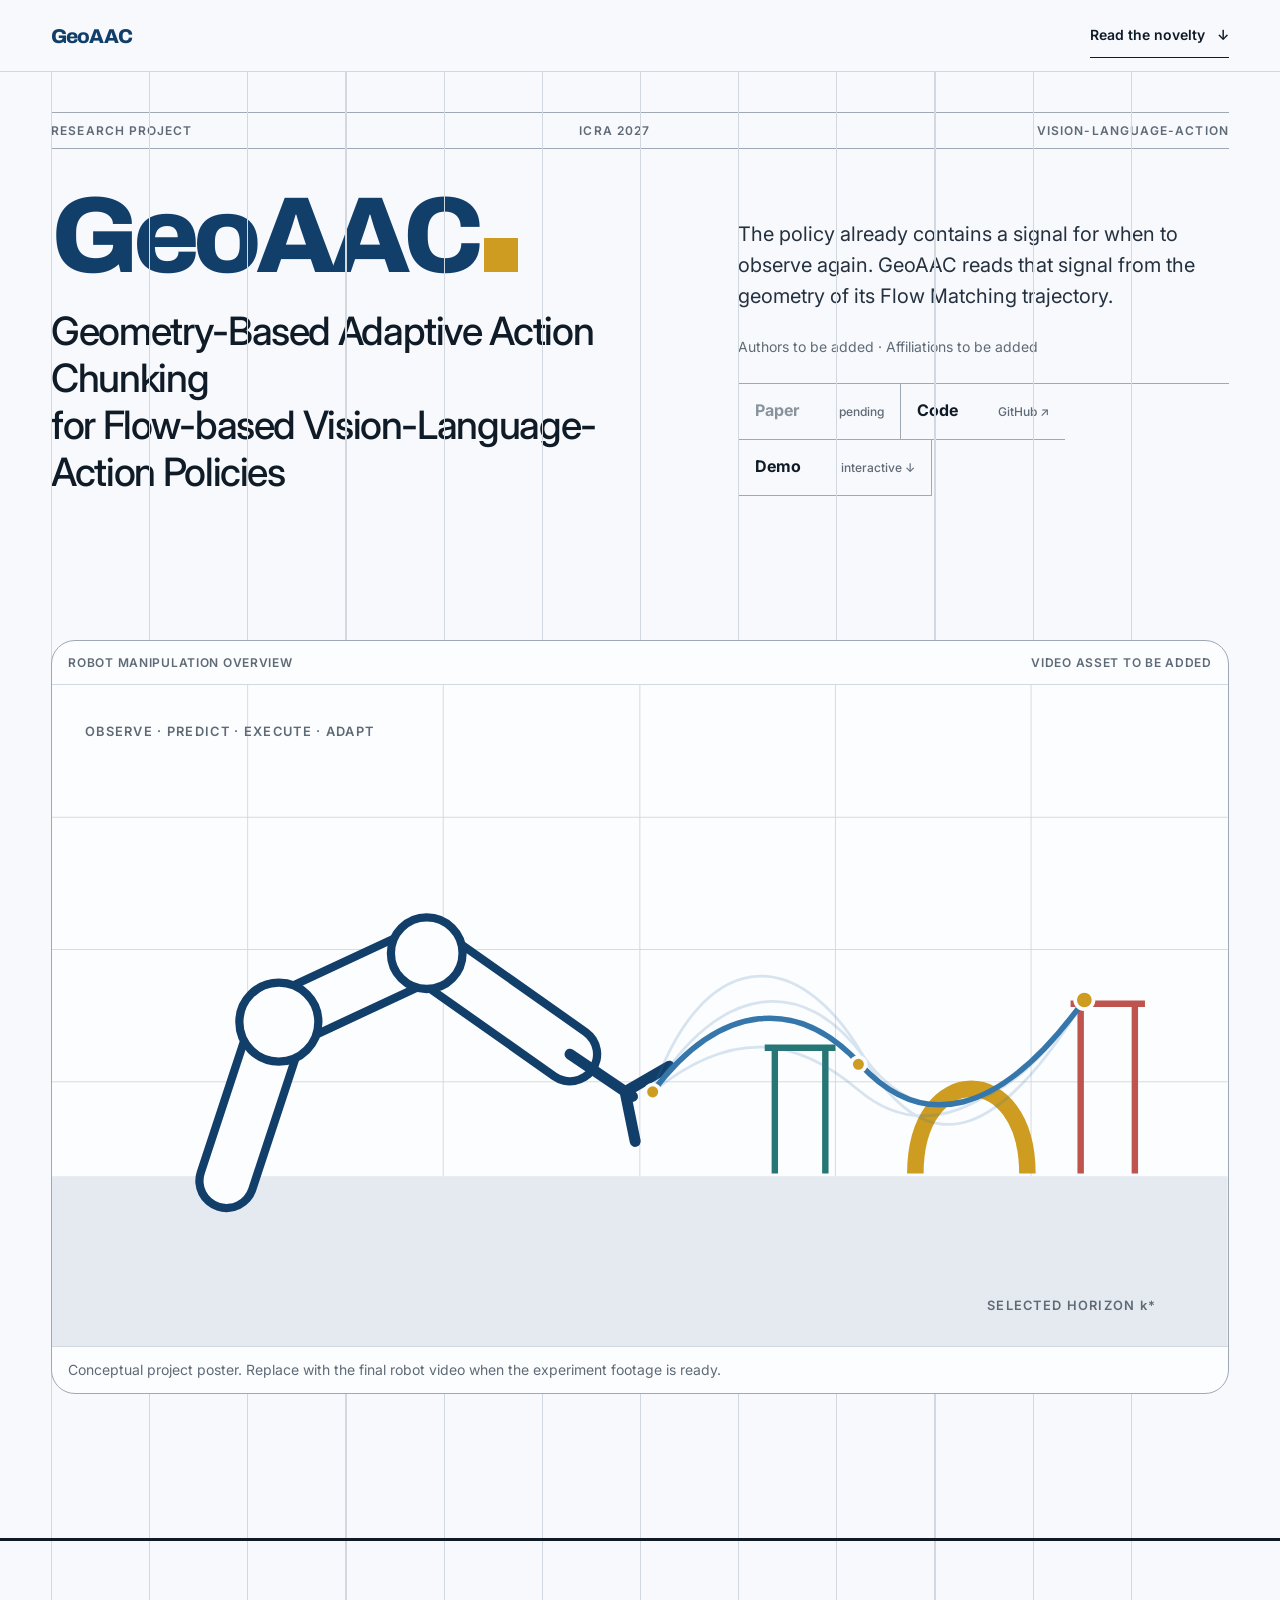
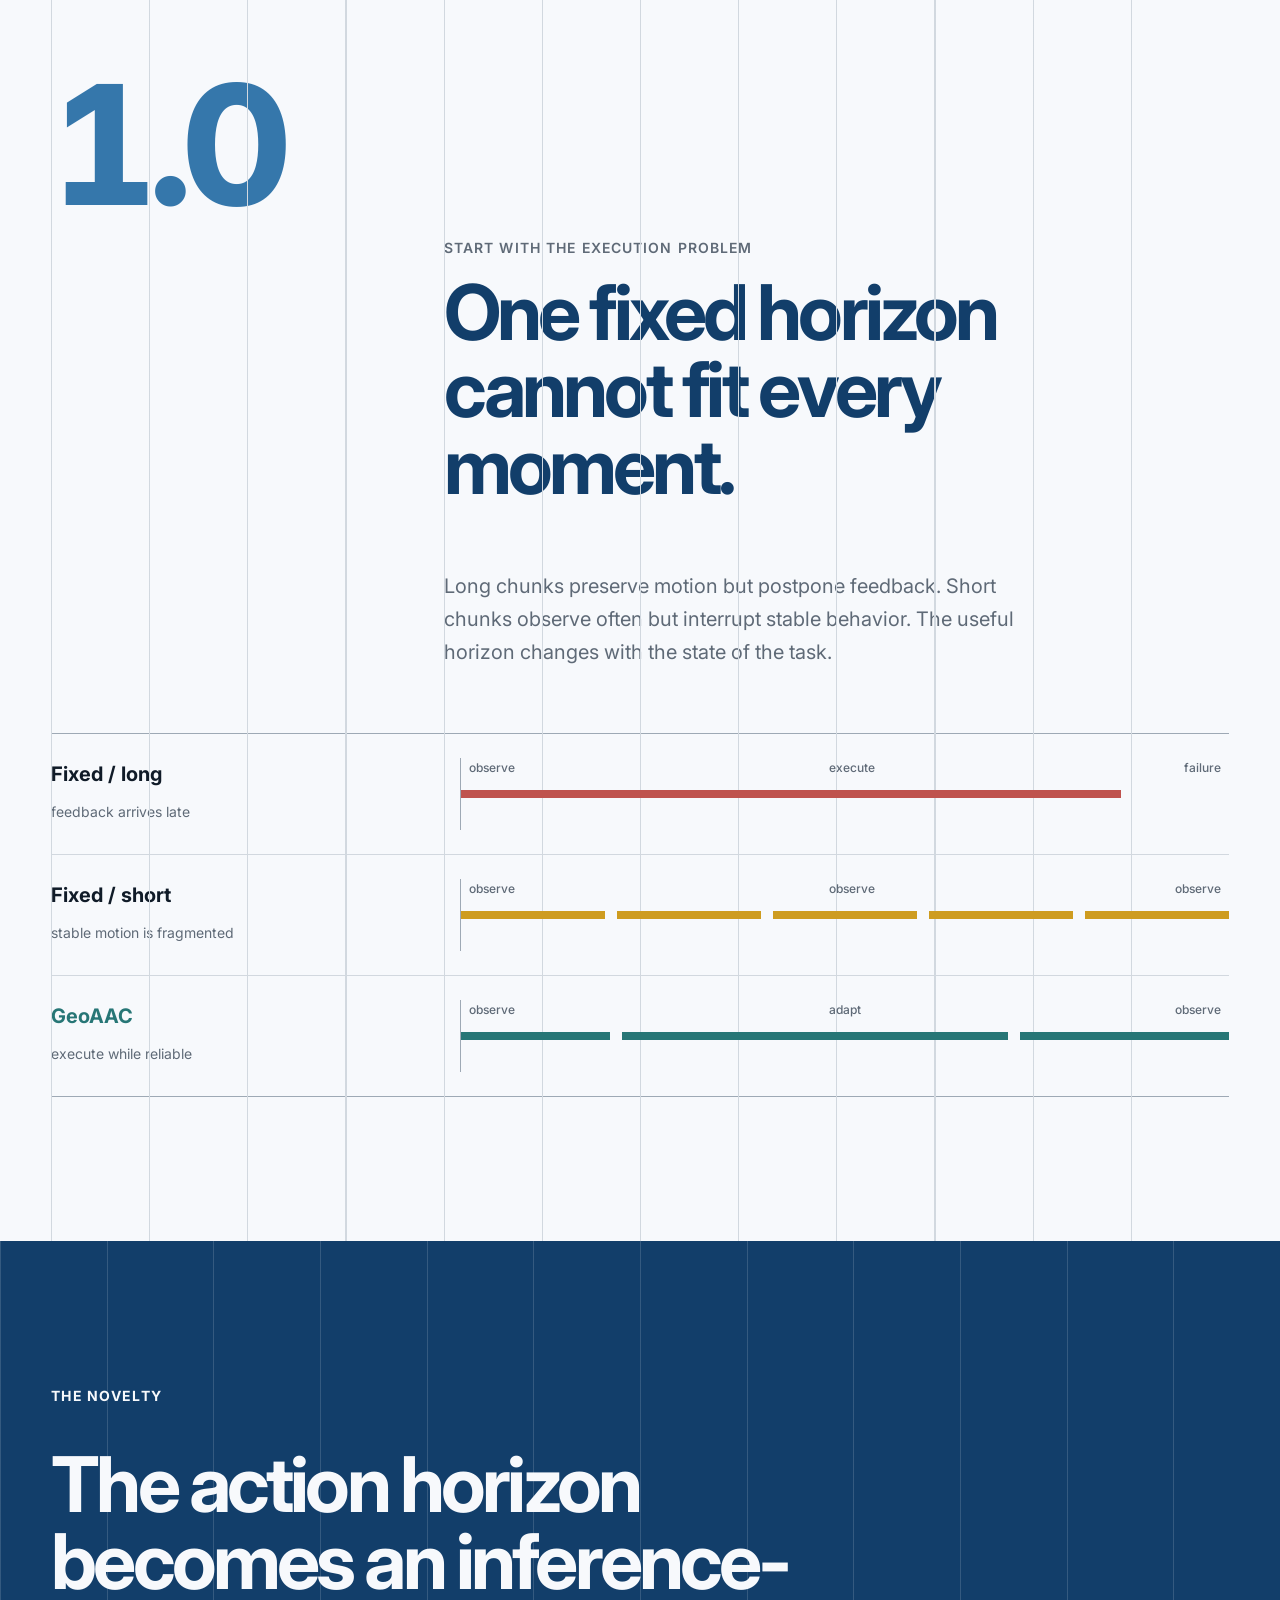
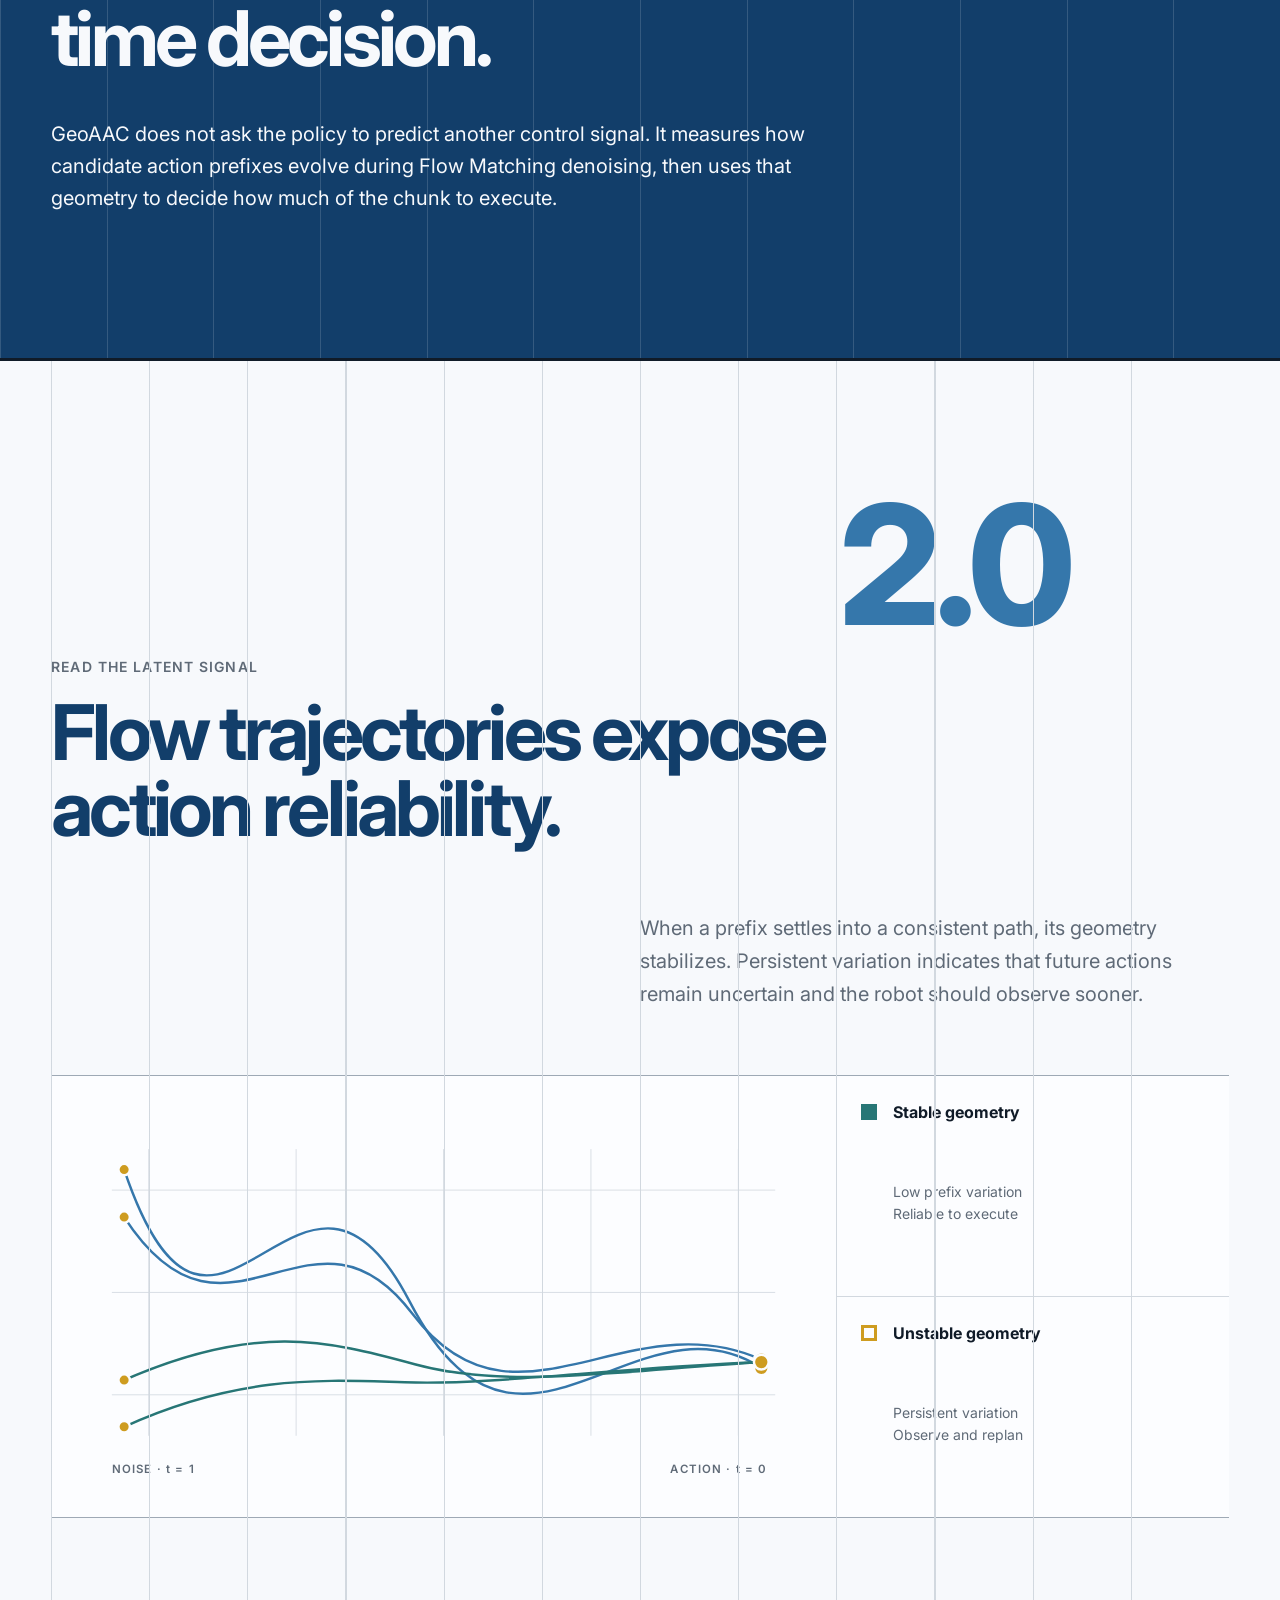
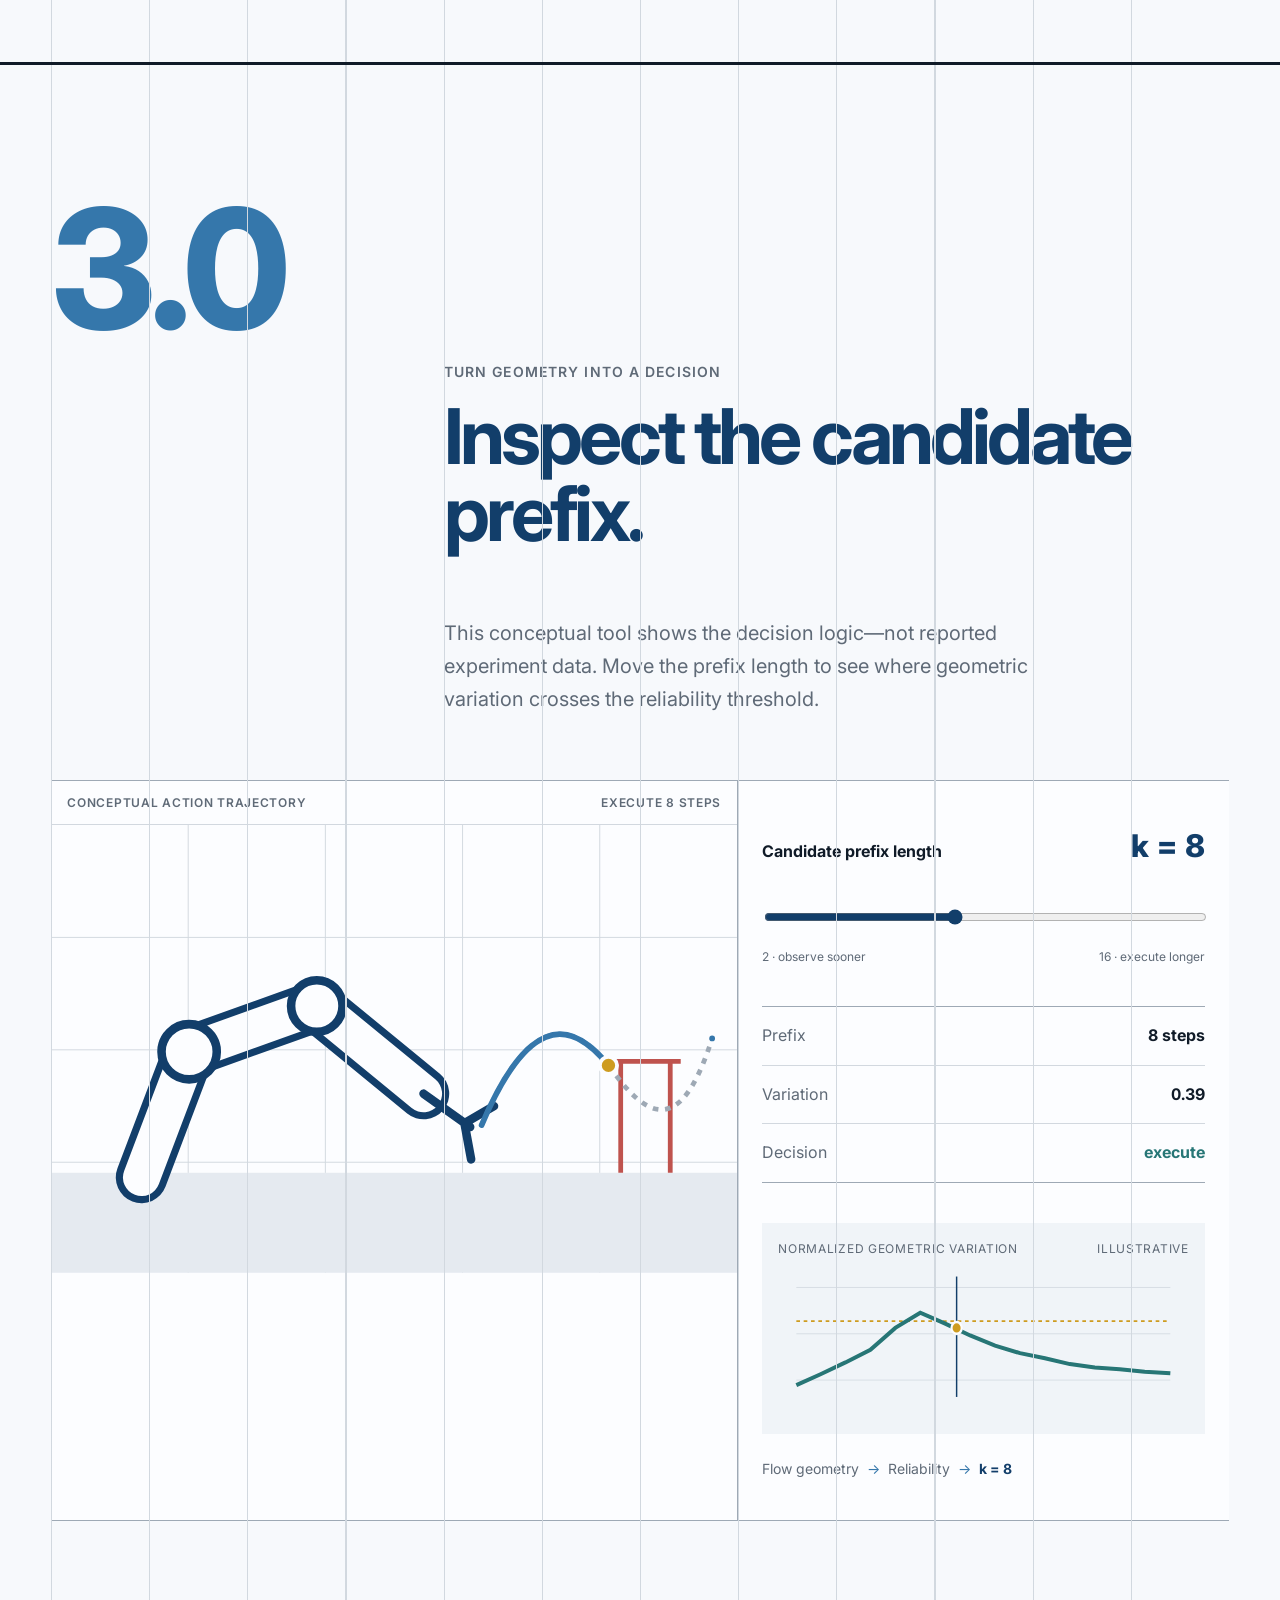
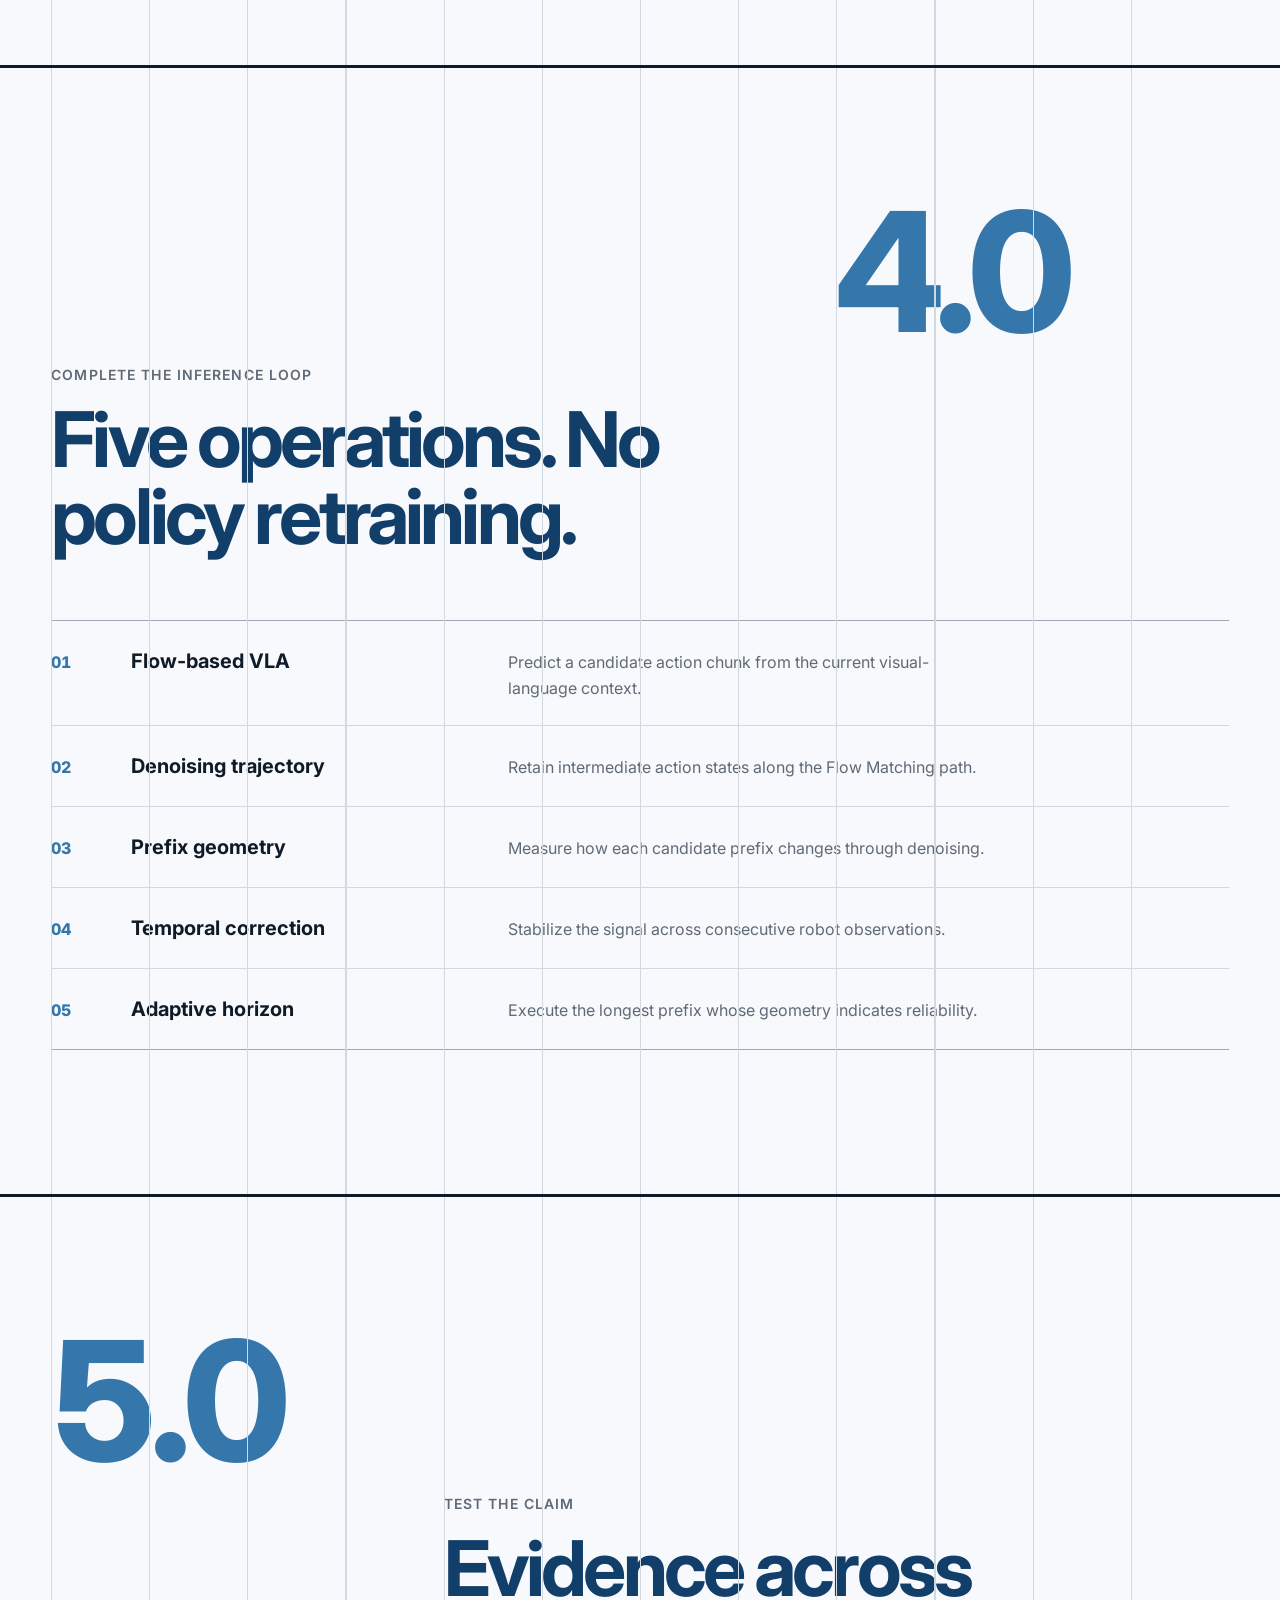
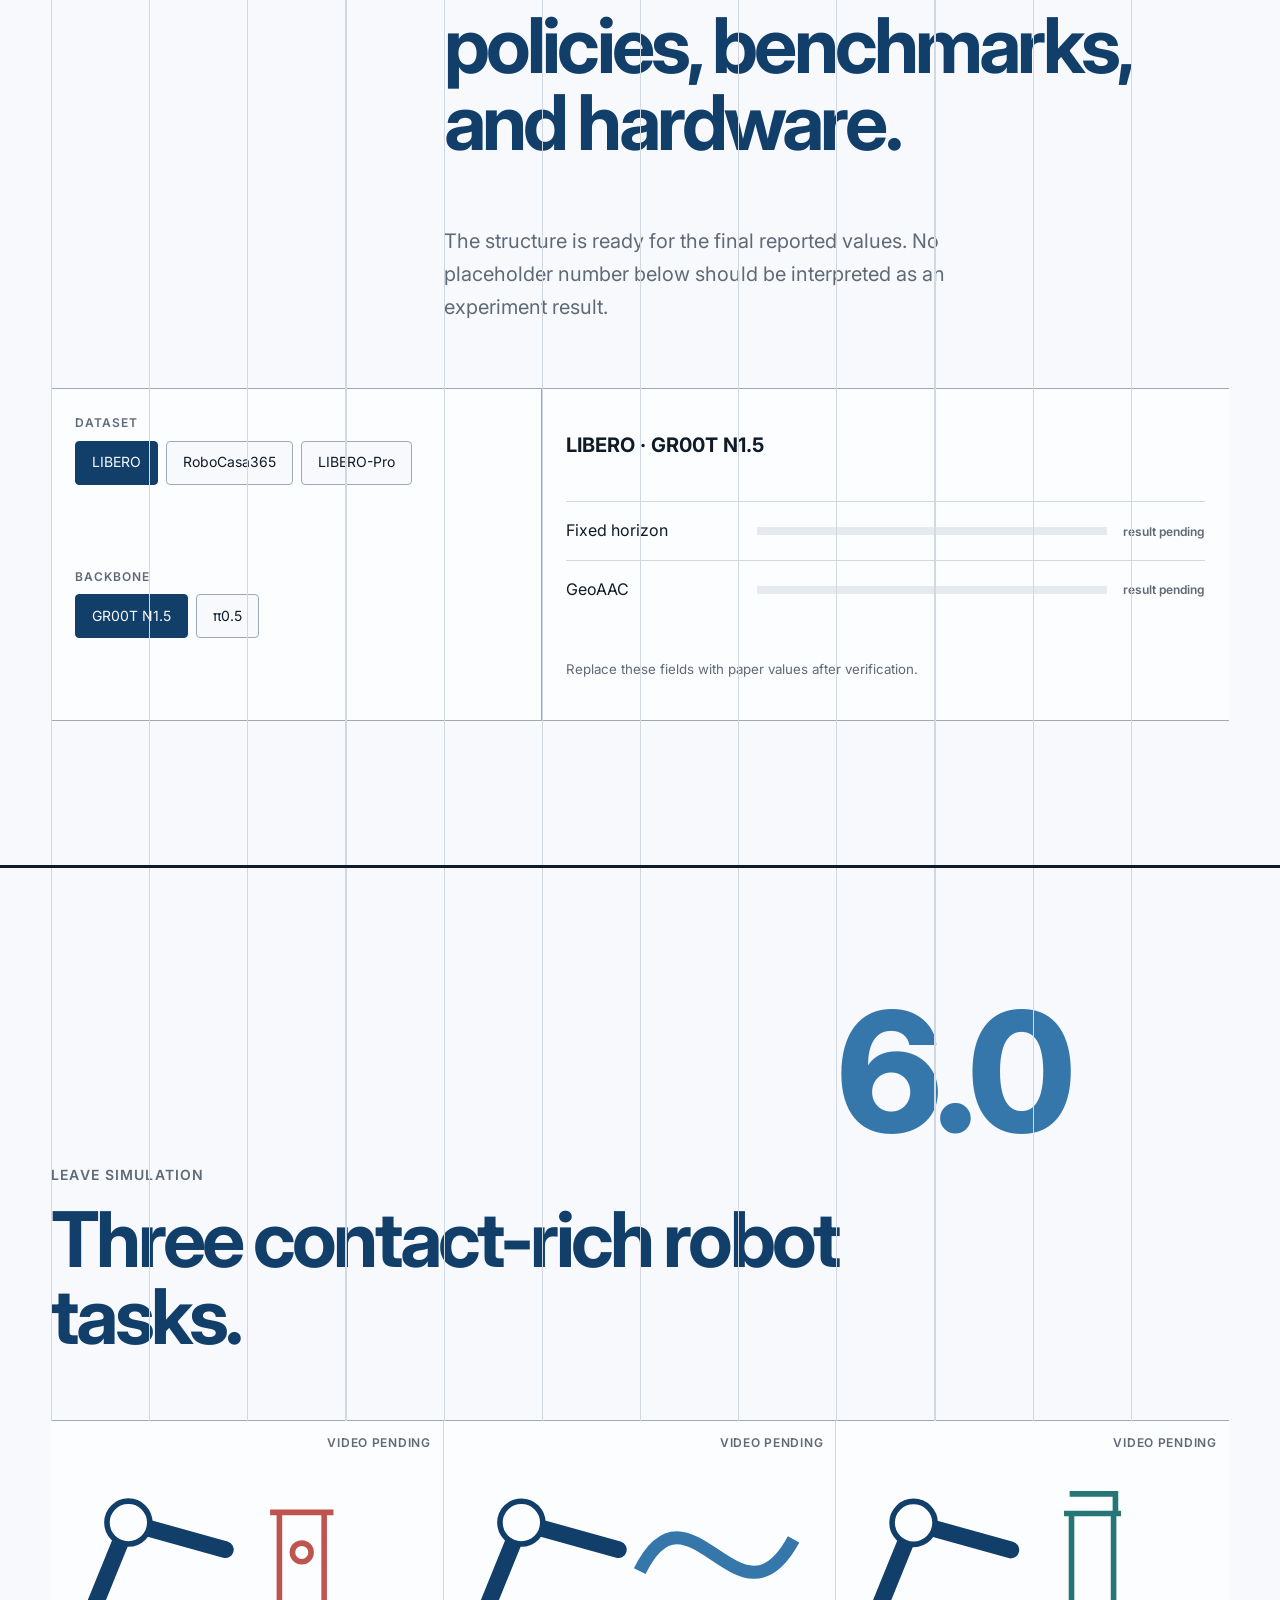
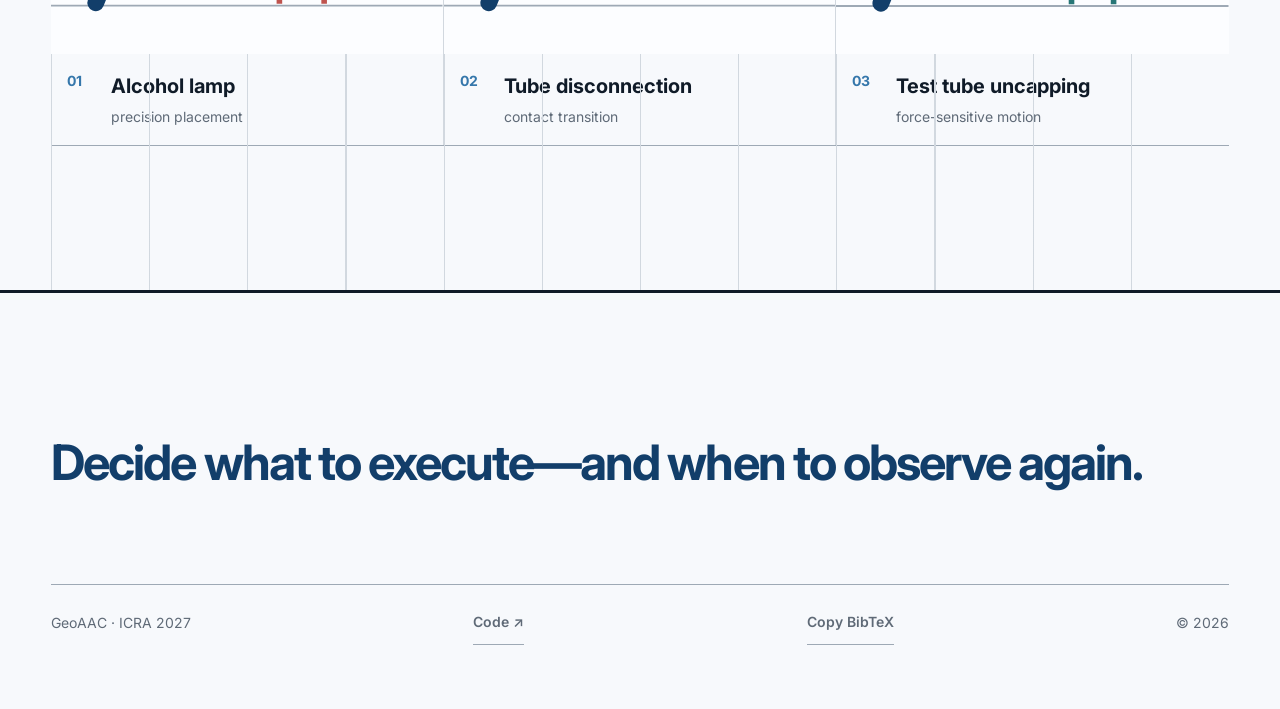
==== commit a0fcbae1: "Build premium GeoAAC research homepage" ====
--- a/index.html
+++ b/index.html
@@ -2,167 +2,261 @@
 <html lang="en">
   <head>
     <meta charset="utf-8" />
-    <meta name="viewport" content="width=device-width, initial-scale=1" />
-    <meta name="theme-color" content="#ffffff" />
-    <meta name="description" content="GeoAAC — Geometry-Based Adaptive Action Chunking for Flow-based Vision-Language-Action Policies." />
+    <meta name="viewport" content="width=device-width, initial-scale=1, viewport-fit=cover" />
+    <meta name="theme-color" content="#f7f9fc" />
+    <meta name="description" content="GeoAAC studies Flow Matching trajectory geometry to adapt action horizons for vision-language-action policies." />
     <meta property="og:title" content="GeoAAC" />
     <meta property="og:description" content="Geometry-Based Adaptive Action Chunking for Flow-based Vision-Language-Action Policies." />
     <meta property="og:type" content="website" />
     <meta property="og:url" content="https://todayispdxxx.github.io/GeoAAC/" />
     <link rel="icon" href="assets/favicon.svg" type="image/svg+xml" />
+    <link rel="stylesheet" href="tokens.css" />
     <link rel="stylesheet" href="assets/styles.css" />
     <script src="assets/main.js" defer></script>
     <title>GeoAAC — Geometry-Based Adaptive Action Chunking</title>
   </head>
   <body>
-    <a class="skip-link" href="#main">Skip to content</a>
-    <header class="site-header">
-      <div class="nav-inner">
-        <a class="wordmark" href="#top" aria-label="GeoAAC home">GeoAAC</a>
-        <button class="menu-button" type="button" aria-expanded="false" aria-controls="site-nav" aria-label="Open navigation"><span></span><span></span></button>
-        <nav id="site-nav" aria-label="Primary navigation">
-          <a href="#overview">Overview</a><a href="#motivation">Motivation</a><a href="#insight">Insight</a><a href="#method">Method</a><a href="#experiments">Experiments</a><a href="#robot">Robot</a>
-          <a class="quiet-link" href="#paper">Paper</a><a class="quiet-link" href="https://github.com/todayispdxxx/GeoAAC">Code ↗</a>
-        </nav>
+    <a class="skip-link" href="#main">Skip to the paper overview</a>
+
+    <header class="nav-edge">
+      <a class="wordmark" href="#top" aria-label="GeoAAC home">GeoAAC</a>
+      <a class="nav-cta" href="#novelty">Read the novelty <span aria-hidden="true">↓</span></a>
+    </header>
+
+    <main id="main">
+      <section class="hero grid-shell" id="top">
+        <div class="rails" aria-hidden="true"></div>
+        <div class="hero-meta" aria-label="Publication information">
+          <span>Research project</span>
+          <span>ICRA 2027</span>
+          <span>Vision-language-action</span>
+        </div>
+
+        <div class="hero-title">
+          <h1>GeoAAC<span class="period" aria-hidden="true"></span></h1>
+          <p>Geometry-Based Adaptive Action Chunking<br />for Flow-based Vision-Language-Action Policies</p>
+        </div>
+
+        <div class="hero-detail">
+          <p class="hero-thesis">The policy already contains a signal for when to observe again. GeoAAC reads that signal from the geometry of its Flow Matching trajectory.</p>
+          <p class="author-line">Authors to be added · Affiliations to be added</p>
+          <div class="hero-actions" aria-label="Project resources">
+            <span class="resource-link is-disabled" aria-disabled="true">Paper <small>pending</small></span>
+            <a class="resource-link" href="https://github.com/todayispdxxx/GeoAAC">Code <small>GitHub ↗</small></a>
+            <a class="resource-link" href="#demo">Demo <small>interactive ↓</small></a>
+          </div>
+        </div>
+      </section>
+
+      <section class="hero-media-band grid-shell" aria-label="Project visual overview">
+        <div class="rails" aria-hidden="true"></div>
+        <figure class="hero-media" aria-labelledby="hero-media-caption">
+          <div class="media-status"><span>Robot manipulation overview</span><span>Video asset to be added</span></div>
+          <svg viewBox="0 0 1280 720" role="img" aria-label="Scientific illustration of a robot arm following an adaptive action trajectory">
+            <g class="media-grid" aria-hidden="true">
+              <path d="M0 144h1280M0 288h1280M0 432h1280M0 576h1280" />
+              <path d="M213 0v720M426 0v720M640 0v720M853 0v720M1066 0v720" />
+            </g>
+            <path class="table-plane" d="M0 535h1280v185H0z" />
+            <g class="robot-arm">
+              <path class="arm-outline" d="M190 540 247 367 408 292 564 402" />
+              <path class="arm-fill" d="M190 540 247 367 408 292 564 402" />
+              <circle cx="247" cy="367" r="43" />
+              <circle cx="408" cy="292" r="39" />
+              <path class="gripper" d="m564 402 68 46m-8-5 48-28m-48 28 11 54" />
+            </g>
+            <g class="lab-objects">
+              <path d="M787 532v-137h55v137m-66-137h77" />
+              <path d="M940 532c0-123 122-123 122 0" />
+              <path d="M1120 532V347h59v185m-70-185h81" />
+            </g>
+            <g class="trajectory trajectory-ghost">
+              <path d="M654 443c74-122 166-126 230-38s155 66 240-62" />
+              <path d="M654 443c89-72 159-57 224-2s145 33 246-98" />
+              <path d="M654 443c53-155 156-166 230-38s155 77 240-62" />
+            </g>
+            <path class="trajectory trajectory-main" pathLength="100" d="M654 443c74-99 159-103 226-30s151 59 244-70" />
+            <g class="trajectory-nodes">
+              <circle cx="654" cy="443" r="8" />
+              <circle cx="878" cy="413" r="8" />
+              <circle cx="1124" cy="343" r="10" />
+            </g>
+            <text class="svg-label" x="36" y="55">OBSERVE · PREDICT · EXECUTE · ADAPT</text>
+            <text class="svg-label" x="1018" y="680">SELECTED HORIZON k*</text>
+          </svg>
+          <figcaption id="hero-media-caption">Conceptual project poster. Replace with the final robot video when the experiment footage is ready.</figcaption>
+        </figure>
+      </section>
+
+      <section class="workflow-stage grid-shell" id="problem">
+        <div class="rails" aria-hidden="true"></div>
+        <div class="stage-head">
+          <span class="stage-number" aria-hidden="true">1.0</span>
+          <div><p class="stage-verb">Start with the execution problem</p><h2>One fixed horizon cannot fit every moment.</h2></div>
+        </div>
+        <div class="stage-copy"><p>Long chunks preserve motion but postpone feedback. Short chunks observe often but interrupt stable behavior. The useful horizon changes with the state of the task.</p></div>
+        <figure class="horizon-figure" aria-label="Comparison of long, short, and adaptive action horizons">
+          <div class="horizon-row">
+            <div><strong>Fixed / long</strong><span>feedback arrives late</span></div>
+            <div class="time-track track-long"><i></i><b>observe</b><b>execute</b><b>failure</b></div>
+          </div>
+          <div class="horizon-row">
+            <div><strong>Fixed / short</strong><span>stable motion is fragmented</span></div>
+            <div class="time-track track-short"><i></i><i></i><i></i><i></i><i></i><b>observe</b><b>observe</b><b>observe</b></div>
+          </div>
+          <div class="horizon-row is-adaptive">
+            <div><strong>GeoAAC</strong><span>execute while reliable</span></div>
+            <div class="time-track track-adaptive"><i></i><i></i><i></i><b>observe</b><b>adapt</b><b>observe</b></div>
+          </div>
+        </figure>
+      </section>
+
+      <section class="novelty-plate" id="novelty">
+        <div class="plate-rails" aria-hidden="true"></div>
+        <div class="plate-inner">
+          <p>The novelty</p>
+          <h2>The action horizon becomes an inference-time decision.</h2>
+          <p>GeoAAC does not ask the policy to predict another control signal. It measures how candidate action prefixes evolve during Flow Matching denoising, then uses that geometry to decide how much of the chunk to execute.</p>
+        </div>
+      </section>
+
+      <section class="workflow-stage grid-shell" id="signal">
+        <div class="rails" aria-hidden="true"></div>
+        <div class="stage-head stage-head--reverse">
+          <span class="stage-number" aria-hidden="true">2.0</span>
+          <div><p class="stage-verb">Read the latent signal</p><h2>Flow trajectories expose action reliability.</h2></div>
+        </div>
+        <div class="stage-copy stage-copy--right"><p>When a prefix settles into a consistent path, its geometry stabilizes. Persistent variation indicates that future actions remain uncertain and the robot should observe sooner.</p></div>
+        <figure class="flow-figure" aria-label="Denoising trajectories converging into stable and unstable action prefixes">
+          <div class="flow-canvas">
+            <svg viewBox="0 0 900 480" role="img" aria-label="Flow Matching denoising process">
+              <g class="figure-grid"><path d="M90 60v350M270 60v350M450 60v350M630 60v350M810 60v350"/><path d="M45 110h810M45 235h810M45 360h810"/></g>
+              <g class="denoise-paths">
+                <path d="M60 85c110 325 214-98 348 160s274-18 430 82"/>
+                <path d="M60 143c126 194 228-46 352 118s261-18 426 56"/>
+                <path d="M60 342c160-70 246-49 356-19s246 8 422-3"/>
+                <path d="M60 399c149-68 256-56 356-54s245-18 422-25"/>
+              </g>
+              <g class="flow-endpoints"><circle cx="60" cy="85" r="7"/><circle cx="60" cy="143" r="7"/><circle cx="60" cy="342" r="7"/><circle cx="60" cy="399" r="7"/><circle cx="838" cy="327" r="9"/><circle cx="838" cy="317" r="9"/><circle cx="838" cy="320" r="9"/></g>
+              <text class="svg-label" x="45" y="455">NOISE · t = 1</text><text class="svg-label" x="727" y="455">ACTION · t = 0</text>
+            </svg>
+          </div>
+          <div class="geometry-readout">
+            <div><span class="geometry-mark stable-mark" aria-hidden="true"></span><strong>Stable geometry</strong><p>Low prefix variation<br />Reliable to execute</p></div>
+            <div><span class="geometry-mark unstable-mark" aria-hidden="true"></span><strong>Unstable geometry</strong><p>Persistent variation<br />Observe and replan</p></div>
+          </div>
+        </figure>
+      </section>
+
+      <section class="workflow-stage demo-stage grid-shell" id="demo">
+        <div class="rails" aria-hidden="true"></div>
+        <div class="stage-head">
+          <span class="stage-number" aria-hidden="true">3.0</span>
+          <div><p class="stage-verb">Turn geometry into a decision</p><h2>Inspect the candidate prefix.</h2></div>
+        </div>
+        <div class="stage-copy"><p>This conceptual tool shows the decision logic—not reported experiment data. Move the prefix length to see where geometric variation crosses the reliability threshold.</p></div>
+
+        <div class="science-tool">
+          <div class="tool-visual">
+            <div class="tool-label"><span>Conceptual action trajectory</span><span id="frame-label">EXECUTE 8 STEPS</span></div>
+            <svg viewBox="0 0 720 470" role="img" aria-label="Robot trajectory that updates with the selected action prefix">
+              <g class="figure-grid"><path d="M0 118h720M0 236h720M0 354h720"/><path d="M144 0v470M288 0v470M432 0v470M576 0v470"/></g>
+              <path class="tool-plane" d="M0 365h720v105H0z"/>
+              <g class="tool-arm"><path class="arm-outline" d="M95 370 145 238 279 190 391 282"/><path class="arm-fill" d="M95 370 145 238 279 190 391 282"/><circle cx="145" cy="238" r="29"/><circle cx="279" cy="190" r="27"/><path class="gripper" d="m391 282 49 35m-6-4 31-18m-31 18 7 38"/></g>
+              <path class="tool-target" d="M598 365V248h52v117m-63-117h74"/>
+              <path class="trajectory-base" d="M452 315c48-113 93-118 139-55s76 48 103-36"/>
+              <path id="robot-trajectory" class="trajectory-live" pathLength="100" d="M452 315c48-113 93-118 139-55s76 48 103-36"/>
+              <circle id="trajectory-point" class="trajectory-point" cx="591" cy="260" r="9"/>
+            </svg>
+          </div>
+          <div class="tool-controls">
+            <div class="slider-heading"><label for="horizon">Candidate prefix length</label><output id="horizon-output" for="horizon">k = 8</output></div>
+            <input id="horizon" type="range" min="2" max="16" value="8" step="1" aria-describedby="range-help" />
+            <p class="range-help" id="range-help"><span>2 · observe sooner</span><span>16 · execute longer</span></p>
+            <dl class="tool-metrics" aria-live="polite">
+              <div><dt>Prefix</dt><dd><span id="prefix-value">8</span> steps</dd></div>
+              <div><dt>Variation</dt><dd id="geometry-value">0.39</dd></div>
+              <div><dt>Decision</dt><dd id="reliability-value" class="is-reliable">execute</dd></div>
+            </dl>
+            <div class="variation-plot">
+              <div><span>Normalized geometric variation</span><span>illustrative</span></div>
+              <svg viewBox="0 0 560 190" preserveAspectRatio="none" aria-label="Illustrative geometric variation curve">
+                <g class="plot-grid"><path d="M25 35h510M25 90h510M25 145h510"/></g>
+                <path class="plot-threshold" d="M25 75h510"/>
+                <path class="plot-curve" d="M25 151 58 138 92 124 126 109 160 83 194 65 228 78 262 92 296 104 330 113 364 119 398 126 432 130 466 132 500 135 535 137"/>
+                <line id="chart-cursor" class="plot-cursor" x1="244" y1="22" x2="244" y2="165"/>
+                <circle id="chart-point" class="plot-point" cx="244" cy="83" r="7"/>
+              </svg>
+            </div>
+            <p class="decision-chain"><span>Flow geometry</span><i>→</i><span>Reliability</span><i>→</i><strong>k = <b id="logic-k">8</b></strong></p>
+          </div>
+        </div>
+      </section>
+
+      <section class="workflow-stage method-stage grid-shell" id="method">
+        <div class="rails" aria-hidden="true"></div>
+        <div class="stage-head stage-head--reverse">
+          <span class="stage-number" aria-hidden="true">4.0</span>
+          <div><p class="stage-verb">Complete the inference loop</p><h2>Five operations. No policy retraining.</h2></div>
+        </div>
+        <ol class="method-sequence">
+          <li><span>01</span><strong>Flow-based VLA</strong><p>Predict a candidate action chunk from the current visual-language context.</p></li>
+          <li><span>02</span><strong>Denoising trajectory</strong><p>Retain intermediate action states along the Flow Matching path.</p></li>
+          <li><span>03</span><strong>Prefix geometry</strong><p>Measure how each candidate prefix changes through denoising.</p></li>
+          <li><span>04</span><strong>Temporal correction</strong><p>Stabilize the signal across consecutive robot observations.</p></li>
+          <li><span>05</span><strong>Adaptive horizon</strong><p>Execute the longest prefix whose geometry indicates reliability.</p></li>
+        </ol>
+      </section>
+
+      <section class="workflow-stage evidence-stage grid-shell" id="experiments">
+        <div class="rails" aria-hidden="true"></div>
+        <div class="stage-head">
+          <span class="stage-number" aria-hidden="true">5.0</span>
+          <div><p class="stage-verb">Test the claim</p><h2>Evidence across policies, benchmarks, and hardware.</h2></div>
+        </div>
+        <div class="stage-copy"><p>The structure is ready for the final reported values. No placeholder number below should be interpreted as an experiment result.</p></div>
+        <div class="evidence-index">
+          <div class="evidence-controls" aria-label="Experiment result view">
+            <div><span>Dataset</span><div class="control-row" id="dataset-control" role="group" aria-label="Select dataset"><button class="is-active" data-dataset="libero">LIBERO</button><button data-dataset="robocasa">RoboCasa365</button><button data-dataset="libero-pro">LIBERO-Pro</button></div></div>
+            <div><span>Backbone</span><div class="control-row" id="model-control" role="group" aria-label="Select model"><button class="is-active" data-model="groot">GR00T N1.5</button><button data-model="pi">π0.5</button></div></div>
+          </div>
+          <div class="result-view" aria-live="polite">
+            <p id="result-context">LIBERO · GR00T N1.5</p>
+            <div class="pending-axis"><span>Fixed horizon</span><i></i><b>result pending</b></div>
+            <div class="pending-axis"><span>GeoAAC</span><i></i><b>result pending</b></div>
+            <small>Replace these fields with paper values after verification.</small>
+          </div>
+        </div>
+      </section>
+
+      <section class="workflow-stage robot-stage grid-shell" id="robot">
+        <div class="rails" aria-hidden="true"></div>
+        <div class="stage-head stage-head--reverse">
+          <span class="stage-number" aria-hidden="true">6.0</span>
+          <div><p class="stage-verb">Leave simulation</p><h2>Three contact-rich robot tasks.</h2></div>
+        </div>
+        <div class="task-index">
+          <figure><div class="task-art"><svg viewBox="0 0 420 250"><path class="task-plane" d="M0 198h420"/><path class="task-arm" d="M48 195 83 109l104 29"/><circle class="task-joint" cx="83" cy="109" r="23"/><path class="task-object task-object--failure" d="M245 196v-98h48v98m-58-98h68"/><circle class="task-object task-object--failure" cx="269" cy="141" r="10"/></svg><span>Video pending</span></div><figcaption><b>01</b><strong>Alcohol lamp</strong><span>precision placement</span></figcaption></figure>
+          <figure><div class="task-art"><svg viewBox="0 0 420 250"><path class="task-plane" d="M0 198h420"/><path class="task-arm" d="M48 195 83 109l104 29"/><circle class="task-joint" cx="83" cy="109" r="23"/><path class="task-object task-object--flow" d="M210 161c53-108 107 73 165-34"/></svg><span>Video pending</span></div><figcaption><b>02</b><strong>Tube disconnection</strong><span>contact transition</span></figcaption></figure>
+          <figure><div class="task-art"><svg viewBox="0 0 420 250"><path class="task-plane" d="M0 198h420"/><path class="task-arm" d="M48 195 83 109l104 29"/><circle class="task-joint" cx="83" cy="109" r="23"/><path class="task-object task-object--stable" d="M252 196v-97h45v97m-53-97h61m-55-21h49v21"/></svg><span>Video pending</span></div><figcaption><b>03</b><strong>Test tube uncapping</strong><span>force-sensitive motion</span></figcaption></figure>
+        </div>
+      </section>
+    </main>
+
+    <footer class="statement-footer" id="paper">
+      <p>Decide what to execute—and when to observe again.</p>
+      <div class="footer-links">
+        <span>GeoAAC · ICRA 2027</span>
+        <a href="https://github.com/todayispdxxx/GeoAAC">Code ↗</a>
+        <button id="bibtex-button" type="button">Copy BibTeX</button>
+        <span>© <span id="year"></span></span>
       </div>
-    </header>
-
-    <main id="main">
-      <section class="hero" id="top">
-        <div class="hero-copy reveal">
-          <p class="venue">ICRA 2027</p>
-          <h1>GeoAAC</h1>
-          <p class="subtitle">Geometry-Based Adaptive Action Chunking<br />for Flow-based Vision-Language-Action Policies</p>
-          <p class="authors"><a href="#">Author One</a><sup>1</sup>&ensp;<a href="#">Author Two</a><sup>1</sup>&ensp;<a href="#">Author Three</a><sup>2</sup></p>
-          <p class="affiliations"><sup>1</sup>Affiliation One &nbsp;&nbsp; <sup>2</sup>Affiliation Two</p>
-          <div class="hero-actions">
-            <a class="button disabled" href="#paper" aria-label="Paper coming soon"><span class="button-icon">▤</span> Paper</a>
-            <a class="button primary" href="https://github.com/todayispdxxx/GeoAAC"><span class="button-icon">⌘</span> Code</a>
-            <a class="button" href="#interactive"><span class="button-icon">▶</span> Video</a>
-          </div>
-          <p class="hero-summary"><strong>GeoAAC</strong> enables VLA policies to adaptively determine action horizons using the geometry revealed by Flow Matching trajectories.</p>
-        </div>
-
-        <figure class="hero-media reveal">
-          <div class="media-visual robot-scene" role="img" aria-label="Illustration of a robot manipulating laboratory objects">
-            <svg viewBox="0 0 1200 600" aria-hidden="true">
-              <defs><linearGradient id="surface" x1="0" x2="0" y1="0" y2="1"><stop stop-color="#f8fafc"/><stop offset="1" stop-color="#e8eef2"/></linearGradient></defs>
-              <rect width="1200" height="600" fill="#f5f7f8"/><path d="M0 438h1200v162H0z" fill="url(#surface)"/><path d="M0 438h1200" stroke="#cad5dc"/>
-              <g class="arm" fill="none" stroke="#1d3557" stroke-linecap="round"><path d="M210 430 260 297 405 245 542 331" stroke-width="62"/><path d="M210 430 260 297 405 245 542 331" stroke="#dce4e9" stroke-width="48"/><circle cx="260" cy="297" r="38" fill="#fff" stroke-width="10"/><circle cx="405" cy="245" r="35" fill="#fff" stroke-width="10"/><path d="m541 330 62 48" stroke-width="30"/><path d="m596 369 42-23m-42 23 12 47" stroke-width="12"/></g>
-              <g class="objects"><path d="M700 416v-97h44v97" fill="#dce8e6" stroke="#2a9d8f" stroke-width="5"/><path d="M694 319h56" stroke="#2a9d8f" stroke-width="9"/><circle cx="722" cy="355" r="9" fill="#2a9d8f"/><path d="M820 420c0-95 96-95 96 0" fill="none" stroke="#e9c46a" stroke-width="18"/><path d="M964 418v-128h47v128m-56-128h65" fill="#f2ded9" stroke="#e76f51" stroke-width="5"/></g>
-              <g class="trajectory" fill="none" stroke="#2a9d8f" stroke-width="4" stroke-dasharray="8 9"><path d="M612 367c55-44 111-31 147 0s79 25 115-5"/><circle cx="612" cy="367" r="7" fill="#1d3557" stroke="none"/><circle cx="874" cy="362" r="7" fill="#2a9d8f" stroke="none"/></g>
-              <g fill="#4b5563" font-family="Inter,Arial" font-size="16"><text x="58" y="62">TASK / LABORATORY MANIPULATION</text><text x="936" y="62">ADAPTIVE HORIZON  k = 8</text></g>
-            </svg>
-            <span class="play-button" aria-hidden="true">▶</span>
-          </div>
-          <figcaption>GeoAAC replans when geometry indicates uncertainty and commits when the action prefix is reliable.</figcaption>
-        </figure>
-      </section>
-
-      <section class="section intro" id="overview">
-        <p class="section-index reveal">01 · Overview</p>
-        <div class="intro-grid reveal"><h2>Action horizons should<br />adapt to the task.</h2><p>Flow-based VLA policies typically execute fixed-length action chunks. GeoAAC reads geometric variation along the denoising trajectory to estimate which action prefix is reliable—without changing the policy backbone.</p></div>
-        <div class="statement reveal"><span>Flow geometry</span><i>→</i><span>Reliability</span><i>→</i><span>Action horizon</span></div>
-      </section>
-
-      <section class="section" id="motivation">
-        <header class="section-header reveal"><p class="section-index">02 · Motivation</p><h2>Why Adaptive<br />Action Chunking?</h2><p>A single horizon cannot be optimal for every moment. Long chunks reduce feedback; short chunks interrupt smooth execution.</p></header>
-        <div class="timeline-comparison reveal">
-          <div class="timeline-row fixed"><div><span class="tag red">Fixed · long</span><h3>Less feedback</h3><p>A stale plan keeps executing after the scene changes.</p></div><div class="timeline"><span style="--w:92%"></span><b class="event e1">observe</b><b class="event e2">failure</b></div></div>
-          <div class="timeline-row short"><div><span class="tag orange">Fixed · short</span><h3>Reduced continuity</h3><p>Frequent replanning can fragment a stable motion.</p></div><div class="timeline segmented"><span></span><span></span><span></span><span></span><span></span><b class="event e1">observe</b><b class="event e3">observe</b></div></div>
-          <div class="timeline-row adaptive"><div><span class="tag teal">GeoAAC</span><h3>Adaptive execution</h3><p>Commit while reliable; observe again when needed.</p></div><div class="timeline adaptive-line"><span></span><span></span><span></span><b class="event e1">observe</b><b class="event e4">adapt</b></div></div>
-        </div>
-      </section>
-
-      <section class="section insight-section" id="insight">
-        <header class="section-header reveal"><p class="section-index">03 · Key insight</p><h2>Flow Matching Reveals<br />Action Reliability</h2><p>The evolution of an action prefix across denoising steps provides a geometric signal: convergence suggests reliability; persistent variation calls for earlier feedback.</p></header>
-        <div class="insight-figure reveal">
-          <div class="denoising-panel">
-            <div class="figure-title"><span>Denoising process</span><small>t = 1.0 → 0.0</small></div>
-            <svg viewBox="0 0 530 340" aria-label="Flow Matching denoising trajectory">
-              <g class="grid-lines"><path d="M40 60h450M40 140h450M40 220h450M40 300h450"/><path d="M80 30v290M200 30v290M320 30v290M440 30v290"/></g>
-              <g class="flow-lines"><path d="M55 74C125 255 191 41 271 190s143 39 211 82"/><path d="M55 109c79 114 143-4 219 95s143 1 208 53"/><path d="M55 249c101-44 142-29 221-8s130 0 206 5"/><path d="M55 285c92-39 152-34 221-29s128-5 206-10"/></g>
-              <g class="flow-points"><circle cx="55" cy="74" r="5"/><circle cx="55" cy="109" r="5"/><circle cx="55" cy="249" r="5"/><circle cx="55" cy="285" r="5"/><circle cx="482" cy="272" r="6"/><circle cx="482" cy="257" r="6"/><circle cx="482" cy="246" r="6"/></g>
-              <text x="45" y="334">noise</text><text x="425" y="334">action</text>
-            </svg>
-          </div>
-          <div class="geometry-panel">
-            <div class="figure-title"><span>Geometry evolution</span><small>prefix-wise variation</small></div>
-            <div class="geometry-case stable"><div class="mini-chart"><svg viewBox="0 0 320 100"><path class="axis" d="M10 86h300"/><path class="curve" d="M10 20c35 4 38 42 72 47s60 10 92 8 62 3 136 2"/></svg></div><div><span class="tag teal">Stable</span><h3>Reliable prefix</h3><p>Smooth convergence · low variation</p></div></div>
-            <div class="geometry-case unstable"><div class="mini-chart"><svg viewBox="0 0 320 100"><path class="axis" d="M10 86h300"/><path class="curve" d="M10 31c29 57 59-29 92 34s55-48 87 1 59-23 121-2"/></svg></div><div><span class="tag orange">Unstable</span><h3>Uncertain prefix</h3><p>Persistent change · high variation</p></div></div>
-          </div>
-        </div>
-      </section>
-
-      <section class="section interactive-section" id="interactive">
-        <header class="section-header reveal"><p class="section-index">04 · Interactive demo</p><h2>Explore How GeoAAC<br />Selects Action Horizons</h2><p>Move the prefix length to inspect how accumulated geometric variation changes the reliability decision.</p></header>
-        <div class="demo-shell reveal">
-          <div class="demo-scene">
-            <div class="demo-topline"><span>SIMULATION VIEW</span><span id="frame-label">EXECUTE 8 STEPS</span></div>
-            <svg viewBox="0 0 640 440" aria-label="Interactive robot trajectory preview">
-              <rect width="640" height="440" fill="#f4f6f7"/><path d="M0 335h640v105H0z" fill="#e4eaed"/>
-              <g fill="none" stroke-linecap="round"><path d="M90 340 135 220 255 182 350 256" stroke="#1d3557" stroke-width="46"/><path d="M90 340 135 220 255 182 350 256" stroke="#dce4e9" stroke-width="34"/><circle cx="135" cy="220" r="25" fill="#fff" stroke="#1d3557" stroke-width="7"/><circle cx="255" cy="182" r="23" fill="#fff" stroke="#1d3557" stroke-width="7"/><path d="m350 256 42 30m-4-5 26-16m-26 16 5 31" stroke="#1d3557" stroke-width="9"/></g>
-              <path id="robot-trajectory-base" d="M400 283c42-83 82-86 115-39s65 41 90-20" fill="none" stroke="#b9c4cb" stroke-width="5" stroke-dasharray="6 7"/>
-              <path id="robot-trajectory" d="M400 283c42-83 82-86 115-39s65 41 90-20" pathLength="100" fill="none" stroke="#2a9d8f" stroke-width="6" stroke-linecap="round"/>
-              <circle id="trajectory-point" cx="515" cy="244" r="9" fill="#2a9d8f" stroke="#fff" stroke-width="4"/>
-              <path d="M535 335v-99h44v99" fill="#fff" stroke="#e76f51" stroke-width="4"/><path d="M527 236h60" stroke="#e76f51" stroke-width="7"/>
-            </svg>
-          </div>
-          <div class="demo-controls">
-            <div class="control-heading"><span>Action prefix</span><output id="horizon-output" for="horizon">k = 8</output></div>
-            <input id="horizon" type="range" min="2" max="16" value="8" step="1" aria-label="Action horizon" />
-            <div class="range-labels"><span>2 · replan</span><span>16 · execute</span></div>
-            <div class="metric-row"><div><small>Prefix length</small><strong id="prefix-value">8</strong><span>steps</span></div><div><small>Geometry score</small><strong id="geometry-value">0.39</strong><span>variation</span></div><div><small>Reliability</small><strong id="reliability-value" class="reliable">High</strong><span id="decision-value">commit</span></div></div>
-            <div class="geometry-chart"><div class="chart-label"><span>GEOMETRIC VARIATION</span><span>threshold 0.42</span></div><svg viewBox="0 0 560 190" preserveAspectRatio="none"><g class="chart-grid"><path d="M25 35h510M25 90h510M25 145h510"/></g><path class="threshold" d="M25 75h510"/><path class="area" d="M25 151 58 138 92 124 126 109 160 83 194 65 228 78 262 92 296 104 330 113 364 119 398 126 432 130 466 132 500 135 535 137V165H25Z"/><path class="score-curve" d="M25 151 58 138 92 124 126 109 160 83 194 65 228 78 262 92 296 104 330 113 364 119 398 126 432 130 466 132 500 135 535 137" pathLength="100"/><line id="chart-cursor" x1="244" y1="22" x2="244" y2="165"/><circle id="chart-point" cx="244" cy="87" r="7"/></svg></div>
-            <div class="logic-strip"><span>Flow Matching geometry</span><i>→</i><span>Reliability estimation</span><i>→</i><strong>k = <b id="logic-k">8</b></strong></div>
-          </div>
-        </div>
-      </section>
-
-      <section class="section" id="method">
-        <header class="section-header reveal"><p class="section-index">05 · Method</p><h2>How GeoAAC Works</h2><p>A lightweight inference-time procedure turns denoising geometry into an adaptive execution decision.</p></header>
-        <div class="method-flow reveal">
-          <div class="method-step"><span>01</span><svg viewBox="0 0 100 70"><rect x="18" y="15" width="64" height="40" rx="4"/><path d="m29 45 14-14 11 9 15-18"/></svg><h3>Flow-based VLA</h3><p>Predict an action chunk conditioned on visual-language context.</p></div><i>→</i>
-          <div class="method-step"><span>02</span><svg viewBox="0 0 100 70"><path d="M10 52c20-40 29 16 48-19s22 17 32-11M10 42c19-22 34 5 49-12s21 2 31-5"/></svg><h3>Denoising trajectory</h3><p>Retain intermediate actions along the Flow Matching path.</p></div><i>→</i>
-          <div class="method-step"><span>03</span><svg viewBox="0 0 100 70"><path d="M12 54h76M19 47l15-17 12 8 18-22 19 15"/><circle cx="19" cy="47" r="3"/><circle cx="46" cy="38" r="3"/><circle cx="83" cy="31" r="3"/></svg><h3>Prefix geometry</h3><p>Measure variation for every candidate action prefix.</p></div><i>→</i>
-          <div class="method-step"><span>04</span><svg viewBox="0 0 100 70"><path d="M13 47c17-30 26 18 41-10s24 10 34-17M13 53c25-8 48-7 75-13"/></svg><h3>Temporal correction</h3><p>Stabilize the signal across consecutive observations.</p></div><i>→</i>
-          <div class="method-step selected"><span>05</span><svg viewBox="0 0 100 70"><path d="M12 35h76M27 22v26M57 22v26M77 22v26"/><circle cx="57" cy="35" r="8"/></svg><h3>Adaptive horizon</h3><p>Execute the longest action prefix deemed reliable.</p></div>
-        </div>
-      </section>
-
-      <section class="section experiments-section" id="experiments">
-        <header class="section-header reveal"><p class="section-index">06 · Experiments</p><h2>Experimental Results</h2><p>Explore the planned comparison layout across simulation benchmarks and VLA backbones.</p></header>
-        <div class="results-shell reveal">
-          <div class="results-toolbar"><div><span>Dataset</span><div class="segmented-control" id="dataset-control"><button class="active" data-dataset="libero">LIBERO</button><button data-dataset="robocasa">RoboCasa365</button><button data-dataset="libero-pro">LIBERO-Pro</button></div></div><div><span>Model</span><div class="segmented-control" id="model-control"><button class="active" data-model="groot">GR00T N1.5</button><button data-model="pi">π0.5</button></div></div><small class="preview-badge">Layout preview · replace with reported values</small></div>
-          <div class="bar-chart" id="bar-chart" aria-label="Illustrative success rate bar chart">
-            <div class="y-axis"><span>100</span><span>75</span><span>50</span><span>25</span><span>0</span></div>
-            <div class="bars"><div class="grid"><i></i><i></i><i></i><i></i><i></i></div><div class="bar-item"><div class="bar baseline" data-key="fixed-long" style="--value:61"><strong>61</strong></div><span>Fixed · 16</span></div><div class="bar-item"><div class="bar baseline" data-key="fixed-short" style="--value:68"><strong>68</strong></div><span>Fixed · 4</span></div><div class="bar-item"><div class="bar adaptive-bar" data-key="geoaac" style="--value:79"><strong>79</strong></div><span>GeoAAC</span></div></div>
-          </div>
-          <p class="results-note">Success Rate (%) · Values shown are visual placeholders, not reported results.</p>
-        </div>
-      </section>
-
-      <section class="section" id="robot">
-        <header class="section-header reveal"><p class="section-index">07 · Real robot</p><h2>Real-world Deployment</h2><p>GeoAAC is evaluated on contact-rich and precision-sensitive tasks using a PiperX robot setup.</p></header>
-        <div class="robot-setup reveal"><div class="setup-illustration"><svg viewBox="0 0 640 360"><rect width="640" height="360" fill="#f1f4f5"/><path d="M0 277h640v83H0" fill="#dce4e8"/><g fill="none" stroke-linecap="round"><path d="M145 281 181 188 277 144 373 202" stroke="#1d3557" stroke-width="47"/><path d="M145 281 181 188 277 144 373 202" stroke="#fff" stroke-width="34"/><circle cx="181" cy="188" r="25" fill="#fff" stroke="#1d3557" stroke-width="7"/><circle cx="277" cy="144" r="24" fill="#fff" stroke="#1d3557" stroke-width="7"/><path d="m373 202 48 38m-6-4 28-18m-28 18 8 32" stroke="#1d3557" stroke-width="9"/></g><rect x="465" y="218" width="46" height="59" fill="#dce8e6" stroke="#2a9d8f" stroke-width="4"/></svg></div><div><span class="tag teal">Hardware</span><h3>PiperX manipulation setup</h3><p>Replace this schematic with the final robot setup photograph and add camera, control frequency, and task protocol details.</p><dl><div><dt>Robot</dt><dd>PiperX</dd></div><div><dt>Tasks</dt><dd>3 manipulation skills</dd></div><div><dt>Policy</dt><dd>Flow-based VLA</dd></div></dl></div></div>
-        <div class="task-gallery reveal">
-          <article class="task"><div class="task-thumb task-lamp"><span class="comparison-label">Fixed horizon <b>vs.</b> GeoAAC</span><svg viewBox="0 0 400 250"><path d="M0 195h400"/><path d="M165 193v-93h44v93m-52-93h60"/><circle cx="187" cy="138" r="10"/><path d="M43 191 76 110l95 20"/><circle cx="76" cy="110" r="21"/></svg><span class="play-small">▶</span></div><p><span>01</span>Alcohol Lamp</p></article>
-          <article class="task"><div class="task-thumb task-tube"><span class="comparison-label">Fixed horizon <b>vs.</b> GeoAAC</span><svg viewBox="0 0 400 250"><path d="M0 195h400"/><path d="M135 155c44-91 91 68 140-29"/><path d="M43 191 76 110l95 20"/><circle cx="76" cy="110" r="21"/></svg><span class="play-small">▶</span></div><p><span>02</span>Rubber Tube Disconnection</p></article>
-          <article class="task"><div class="task-thumb task-vial"><span class="comparison-label">Fixed horizon <b>vs.</b> GeoAAC</span><svg viewBox="0 0 400 250"><path d="M0 195h400"/><path d="M181 193v-91h39v91m-46-91h53m-48-18h43v18"/><path d="M43 191 76 110l95 20"/><circle cx="76" cy="110" r="21"/></svg><span class="play-small">▶</span></div><p><span>03</span>Test Tube Uncapping</p></article>
-        </div>
-      </section>
-
-      <section class="final-section" id="paper">
-        <div class="final-inner reveal"><p class="section-index">GeoAAC · ICRA 2027</p><h2>Observe when needed.<br />Act while reliable.</h2><p class="final-quote">“GeoAAC enables VLA policies to decide not only what action to execute, but also when to observe and adapt.”</p><div class="final-links"><a class="disabled" href="#paper">Paper <span>Coming soon</span></a><a href="https://github.com/todayispdxxx/GeoAAC">Code <span>GitHub ↗</span></a><button id="bibtex-button" type="button">BibTeX <span>Copy citation</span></button></div>
-          <pre id="bibtex" hidden>@inproceedings{geoaac2027,
-  title   = {GeoAAC: Geometry-Based Adaptive Action Chunking for Flow-based Vision-Language-Action Policies},
-  author  = {Author list to be added},
+      <pre id="bibtex" hidden>@inproceedings{geoaac2027,
+  title = {GeoAAC: Geometry-Based Adaptive Action Chunking for Flow-based Vision-Language-Action Policies},
+  author = {Authors to be added},
   booktitle = {IEEE International Conference on Robotics and Automation},
-  year    = {2027}
+  year = {2027}
 }</pre>
-        </div>
-      </section>
-    </main>
-    <footer><a class="wordmark" href="#top">GeoAAC</a><p>Geometry-Based Adaptive Action Chunking</p><p>© <span id="year"></span> GeoAAC</p></footer>
+    </footer>
   </body>
 </html>
--- a/tokens.css
+++ b/tokens.css
@@ -0,0 +1,88 @@
+:root {
+  /* sRGB compatibility palette for browsers without OKLCH support. */
+  --color-paper: #f7f9fc;
+  --color-paper-2: #f0f4f8;
+  --color-paper-3: #e5eaf0;
+  --color-surface: #fcfdff;
+  --color-ink: #101b28;
+  --color-ink-soft: #25313f;
+  --color-muted: #5f6a77;
+  --color-rule: #d2d8df;
+  --color-rule-strong: #9ea9b5;
+  --color-brand: #123e6a;
+  --color-accent: #3577ab;
+  --color-accent-ink: #f7f9fc;
+  --color-focus: #0080cc;
+  --color-flow: #3577ab;
+  --color-stable: #277676;
+  --color-transition: #ce9c20;
+  --color-failure: #bf534e;
+  --color-disabled: #8a939d;
+
+  --font-display: "Archivo", "Inter", "Helvetica Neue", ui-sans-serif, sans-serif;
+  --font-body: "Inter", "Helvetica Neue", ui-sans-serif, sans-serif;
+
+  --text-xs: 0.75rem;
+  --text-sm: 0.875rem;
+  --text-base: 1rem;
+  --text-md: 1.25rem;
+  --text-lg: 1.5625rem;
+  --text-xl: 1.9531rem;
+  --text-2xl: 2.4414rem;
+  --text-3xl: 3.0518rem;
+  --text-4xl: 3.8147rem;
+  --text-display: clamp(3.5rem, 10vw, 6.75rem);
+  --text-section: clamp(2.45rem, 6vw, 4.9rem);
+
+  --space-3xs: 0.125rem;
+  --space-2xs: 0.25rem;
+  --space-xs: 0.5rem;
+  --space-sm: 0.75rem;
+  --space-md: 1rem;
+  --space-lg: 1.5rem;
+  --space-xl: 2.5rem;
+  --space-2xl: 4rem;
+  --space-3xl: 6rem;
+  --space-4xl: 9rem;
+
+  --page-gutter: clamp(1rem, 4vw, 4rem);
+  --page-max: 80rem;
+  --rule-hair: 1px;
+  --rule-heavy: 3px;
+  --radius-control: 0.25rem;
+  --radius-media: 1.5rem;
+
+  --ease-out: cubic-bezier(0.16, 1, 0.3, 1);
+  --ease-in: cubic-bezier(0.7, 0, 0.84, 0);
+  --ease-in-out: cubic-bezier(0.65, 0, 0.35, 1);
+  --dur-micro: 120ms;
+  --dur-short: 220ms;
+  --dur-long: 420ms;
+
+  --z-base: 1;
+  --z-raised: 10;
+  --z-sticky: 200;
+}
+
+@supports (color: oklch(50% 0.1 250)) {
+  :root {
+    --color-paper: oklch(98.2% 0.004 250);
+    --color-paper-2: oklch(96.4% 0.007 250);
+    --color-paper-3: oklch(93.5% 0.010 250);
+    --color-surface: oklch(99.4% 0.003 250);
+    --color-ink: oklch(22% 0.030 252);
+    --color-ink-soft: oklch(31% 0.030 252);
+    --color-muted: oklch(52% 0.025 252);
+    --color-rule: oklch(88% 0.012 250);
+    --color-rule-strong: oklch(73% 0.022 250);
+    --color-brand: oklch(36% 0.090 252);
+    --color-accent: oklch(55% 0.105 245);
+    --color-accent-ink: oklch(98.2% 0.004 250);
+    --color-focus: oklch(58% 0.150 245);
+    --color-flow: oklch(55% 0.105 245);
+    --color-stable: oklch(52% 0.075 195);
+    --color-transition: oklch(72% 0.140 84);
+    --color-failure: oklch(58% 0.140 25);
+    --color-disabled: oklch(66% 0.018 250);
+  }
+}
--- a/assets/styles.css
+++ b/assets/styles.css
@@ -1,17 +1,600 @@
-@import url('https://fonts.googleapis.com/css2?family=Inter:wght@400;500;600;700;800&display=swap');
-:root{--navy:#1d3557;--teal:#2a9d8f;--orange:#e9c46a;--red:#e76f51;--ink:#111827;--muted:#4b5563;--light:#f6f8f9;--line:#dfe5e9;--max:1200px}
-*{box-sizing:border-box}html{scroll-behavior:smooth;scroll-padding-top:78px}body{margin:0;background:#fff;color:var(--ink);font:400 17px/1.7 Inter,Arial,sans-serif;-webkit-font-smoothing:antialiased}a{color:inherit;text-decoration:none}button,input{font:inherit}.skip-link{position:fixed;z-index:100;left:16px;top:-60px;background:var(--navy);color:#fff;padding:9px 14px}.skip-link:focus{top:12px}
-.site-header{position:sticky;z-index:20;top:0;background:rgba(255,255,255,.93);border-bottom:1px solid rgba(223,229,233,.85);backdrop-filter:blur(12px)}.nav-inner{max-width:var(--max);height:66px;margin:auto;padding:0 24px;display:flex;align-items:center;justify-content:space-between}.wordmark{font-size:20px;font-weight:800;letter-spacing:-.04em;color:var(--navy)}nav{display:flex;align-items:center;gap:24px;font-size:13px;color:#475569}nav a{transition:color .2s}nav a:hover,nav a.active{color:var(--navy)}nav .quiet-link{font-weight:600;color:var(--navy)}.menu-button{display:none;background:none;border:0;padding:8px}.menu-button span{display:block;width:23px;height:1.5px;margin:6px;background:var(--navy)}
-.hero{max-width:var(--max);margin:auto;padding:110px 24px 128px;text-align:center}.venue,.section-index{margin:0;color:var(--teal);font-size:12px;font-weight:700;letter-spacing:.16em;text-transform:uppercase}.hero h1{margin:8px 0 12px;font-size:clamp(68px,8vw,96px);line-height:1;letter-spacing:-.075em;color:var(--navy)}.subtitle{margin:0 auto 26px;max-width:960px;color:#253247;font-size:clamp(24px,3vw,34px);line-height:1.3;letter-spacing:-.035em}.authors{margin:0 0 4px;font-size:17px}.authors a{color:var(--navy);font-weight:600}.authors sup,.affiliations sup{color:var(--teal)}.affiliations{margin:0;color:var(--muted);font-size:14px}.hero-actions{margin:30px 0 24px;display:flex;gap:10px;justify-content:center}.button{display:inline-flex;align-items:center;justify-content:center;min-width:112px;padding:10px 18px;border:1px solid #cbd5dc;border-radius:6px;color:var(--navy);font-size:14px;font-weight:600;transition:.2s}.button:hover{border-color:var(--navy);transform:translateY(-1px)}.button.primary{background:var(--navy);border-color:var(--navy);color:#fff}.button.disabled{opacity:.55}.button-icon{margin-right:8px;font-size:13px}.hero-summary{max-width:700px;margin:0 auto 54px;color:var(--muted);font-size:17px}.hero-summary strong{color:var(--navy)}
-.hero-media{margin:0}.media-visual{position:relative;overflow:hidden;border-radius:12px;background:var(--light);aspect-ratio:2/1}.media-visual svg{display:block;width:100%;height:100%}.robot-scene:hover .trajectory{animation:dash 4s linear infinite}.play-button,.play-small{position:absolute;display:grid;place-items:center;border-radius:50%;background:rgba(29,53,87,.92);color:#fff;box-shadow:0 4px 18px rgba(29,53,87,.15)}.play-button{width:60px;height:60px;left:50%;top:50%;transform:translate(-50%,-50%);padding-left:4px;font-size:18px}.hero-media figcaption{padding-top:12px;color:#6b7280;font-size:13px;text-align:left}.section{max-width:var(--max);margin:auto;padding:128px 24px;border-top:1px solid var(--line)}.section-header{display:grid;grid-template-columns:1fr 1.6fr 1fr;align-items:start;gap:50px;margin-bottom:68px}.section-header h2,.intro h2,.final-section h2{margin:0;font-size:clamp(40px,4.5vw,54px);line-height:1.08;letter-spacing:-.05em;font-weight:650;color:var(--ink)}.section-header>p:last-child{margin:8px 0 0;color:var(--muted);font-size:16px}.intro-grid{display:grid;grid-template-columns:1.1fr .85fr;gap:12vw;align-items:end;margin-top:30px}.intro-grid>p{margin:0;color:var(--muted);font-size:19px;line-height:1.8}.statement{margin-top:90px;padding:30px 40px;display:flex;align-items:center;justify-content:space-between;border:1px solid var(--line);border-radius:8px;color:var(--navy);font-size:clamp(20px,2.3vw,28px);font-weight:650}.statement i{font-style:normal;color:var(--teal)}
-.timeline-comparison{border-top:1px solid var(--line)}.timeline-row{display:grid;grid-template-columns:300px 1fr;gap:70px;align-items:center;padding:38px 0;border-bottom:1px solid var(--line)}.timeline-row h3{margin:8px 0 3px;font-size:19px}.timeline-row p{margin:0;color:var(--muted);font-size:14px}.tag{display:inline-flex;font-size:11px;font-weight:700;letter-spacing:.12em;text-transform:uppercase}.tag.red{color:var(--red)}.tag.orange{color:#a06a13}.tag.teal{color:var(--teal)}.timeline{position:relative;height:74px;display:flex;align-items:center;gap:12px;border-left:1px solid #b6c0c7}.timeline>span{display:block;width:var(--w,100%);height:7px;background:var(--red)}.timeline.segmented>span{width:16%;background:var(--orange)}.timeline.adaptive-line>span:nth-child(1){width:17%;background:var(--teal)}.timeline.adaptive-line>span:nth-child(2){width:38%;background:var(--teal)}.timeline.adaptive-line>span:nth-child(3){width:25%;background:var(--teal)}.event{position:absolute;top:5px;color:#77828a;font-size:10px;font-weight:500}.event::after{content:"";position:absolute;left:50%;top:20px;width:1px;height:30px;background:#aeb8bf}.event.e1{left:-23px}.event.e2{right:5%}.event.e2::after{background:var(--red)}.event.e3{left:46%}.event.e4{left:58%;color:var(--teal)}
-.insight-section{max-width:none;background:#f8fafb}.insight-section>*{max-width:1152px;margin-left:auto;margin-right:auto}.insight-figure{display:grid;grid-template-columns:1fr 1fr;border:1px solid var(--line);background:#fff;border-radius:10px;overflow:hidden}.denoising-panel,.geometry-panel{padding:28px}.denoising-panel{border-right:1px solid var(--line)}.figure-title{display:flex;align-items:center;justify-content:space-between;padding-bottom:22px;border-bottom:1px solid var(--line);font-weight:600}.figure-title small{color:#89939a;font:500 10px/1 Inter;letter-spacing:.1em;text-transform:uppercase}.denoising-panel>svg{width:100%;margin-top:18px}.grid-lines{fill:none;stroke:#edf0f2;stroke-width:1}.flow-lines{fill:none;stroke:var(--navy);stroke-width:2;opacity:.74}.flow-lines path{stroke-dasharray:800;stroke-dashoffset:800;animation:draw 3.4s ease forwards}.flow-lines path:nth-child(2){animation-delay:.25s}.flow-lines path:nth-child(3){animation-delay:.5s}.flow-lines path:nth-child(4){animation-delay:.75s}.flow-points{fill:var(--teal)}.denoising-panel text{font-size:11px;fill:#89939a;text-transform:uppercase}.geometry-case{display:grid;grid-template-columns:1.35fr 1fr;gap:24px;align-items:center;padding:30px 0}.geometry-case+ .geometry-case{border-top:1px solid var(--line)}.mini-chart svg{width:100%}.mini-chart .axis{fill:none;stroke:#d7dee2}.mini-chart .curve{fill:none;stroke-width:3}.stable .curve{stroke:var(--teal)}.unstable .curve{stroke:var(--orange)}.geometry-case h3{margin:6px 0 0;font-size:17px}.geometry-case p{margin:1px 0;color:var(--muted);font-size:12px}
-.interactive-section{max-width:none;background:#fff}.interactive-section>*{max-width:1152px;margin-left:auto;margin-right:auto}.demo-shell{display:grid;grid-template-columns:.85fr 1.15fr;border:1px solid #cfd8de;border-radius:10px;overflow:hidden}.demo-scene{position:relative;background:#f4f6f7;border-right:1px solid var(--line);display:flex;align-items:center}.demo-scene svg{width:100%;height:auto}.demo-topline{position:absolute;z-index:2;left:18px;right:18px;top:15px;display:flex;justify-content:space-between;color:#68747c;font-size:9px;font-weight:700;letter-spacing:.1em}.demo-controls{padding:34px}.control-heading{display:flex;justify-content:space-between;align-items:center;font-weight:600}.control-heading output{color:var(--navy);font-size:24px;font-weight:700}.demo-controls input[type=range]{width:100%;height:4px;margin:26px 0 8px;accent-color:var(--navy);cursor:pointer}.range-labels{display:flex;justify-content:space-between;color:#879198;font-size:11px}.metric-row{display:grid;grid-template-columns:repeat(3,1fr);margin:30px 0;border:1px solid var(--line);border-radius:6px}.metric-row>div{padding:15px;border-right:1px solid var(--line)}.metric-row>div:last-child{border:0}.metric-row small,.metric-row span{display:block;color:#859098;font-size:10px;text-transform:uppercase;letter-spacing:.05em}.metric-row strong{display:block;margin:3px 0;color:var(--navy);font-size:22px;line-height:1.2}.metric-row strong.reliable{color:var(--teal)}.metric-row strong.uncertain{color:var(--red)}.geometry-chart{padding:16px 16px 4px;background:#f8fafb;border-radius:6px}.chart-label{display:flex;justify-content:space-between;color:#7b8790;font-size:9px;font-weight:600;letter-spacing:.08em}.geometry-chart svg{display:block;width:100%;height:170px}.chart-grid{stroke:#e3e8eb;stroke-width:1}.threshold{stroke:var(--orange);stroke-width:1;stroke-dasharray:5 5}.area{fill:rgba(42,157,143,.08)}.score-curve{fill:none;stroke:var(--teal);stroke-width:3;vector-effect:non-scaling-stroke}.geometry-chart line{stroke:var(--navy);stroke-width:1}.geometry-chart circle{fill:var(--navy);stroke:#fff;stroke-width:3}.logic-strip{margin-top:22px;display:flex;align-items:center;justify-content:space-between;color:var(--muted);font-size:11px}.logic-strip i{color:#9aa4aa;font-style:normal}.logic-strip strong{padding:6px 10px;background:#edf2f5;color:var(--navy);border-radius:4px}.logic-strip b{font-size:inherit}
-.method-flow{display:grid;grid-template-columns:1fr auto 1fr auto 1fr auto 1fr auto 1fr;align-items:center}.method-flow>i{margin:0 10px;color:#9da8af;font-style:normal}.method-step{min-height:305px;padding:20px 14px;border-top:2px solid #d9e0e4}.method-step.selected{border-color:var(--teal);background:#f8fbfa}.method-step>span{font-size:10px;font-weight:700;color:#8a959c}.method-step svg{display:block;width:90px;height:70px;margin:38px auto 32px;fill:none;stroke:var(--navy);stroke-width:2}.method-step.selected svg{stroke:var(--teal)}.method-step h3{margin:0 0 8px;font-size:16px}.method-step p{margin:0;color:var(--muted);font-size:12px;line-height:1.55}
-.experiments-section{max-width:none;background:#f8fafb}.experiments-section>*{max-width:1152px;margin-left:auto;margin-right:auto}.results-shell{padding:30px 36px 22px;background:#fff;border:1px solid var(--line);border-radius:10px}.results-toolbar{display:flex;align-items:flex-end;gap:32px;padding-bottom:25px;border-bottom:1px solid var(--line)}.results-toolbar>div>span{display:block;margin-bottom:8px;color:#7b8790;font-size:10px;font-weight:600;text-transform:uppercase;letter-spacing:.08em}.segmented-control{display:flex;padding:3px;background:#f0f3f5;border-radius:6px}.segmented-control button{padding:7px 11px;background:none;border:0;border-radius:4px;color:#68747c;font-size:11px;cursor:pointer}.segmented-control button.active{background:#fff;color:var(--navy);box-shadow:0 1px 3px rgba(20,39,58,.1);font-weight:600}.preview-badge{margin-left:auto;padding:6px 9px;background:#fff8e6;color:#8a651d;border:1px solid #f1dfa9;border-radius:4px;font-size:10px}.bar-chart{display:grid;grid-template-columns:38px 1fr;height:410px;padding-top:45px}.y-axis{display:flex;flex-direction:column;justify-content:space-between;padding-bottom:43px;color:#8c969d;font-size:10px}.bars{position:relative;display:flex;justify-content:center;align-items:flex-end;gap:9%;padding:0 8% 0}.grid{position:absolute;inset:0 0 43px;display:flex;flex-direction:column;justify-content:space-between}.grid i{display:block;border-top:1px solid #e7ebee}.bar-item{position:relative;z-index:1;width:18%;height:100%;display:flex;flex-direction:column;justify-content:flex-end;align-items:center}.bar{position:relative;width:100%;height:calc(var(--value)*1%);min-height:1px;background:#b9c4cb;transition:height .55s ease}.bar.adaptive-bar{background:var(--navy)}.bar strong{position:absolute;top:-30px;width:100%;text-align:center;color:var(--muted);font-size:13px}.adaptive-bar strong{color:var(--navy)}.bar-item>span{height:43px;padding-top:12px;white-space:nowrap;color:#4b5563;font-size:12px}.results-note{margin:8px 0 0;color:#7d878e;font-size:11px;text-align:right}
-.robot-setup{display:grid;grid-template-columns:1.25fr .75fr;gap:52px;align-items:center;margin-bottom:55px;padding:28px;background:#f7f9fa;border-radius:10px}.setup-illustration svg{display:block;width:100%;border-radius:6px}.robot-setup h3{margin:10px 0 10px;font-size:25px}.robot-setup p{margin:0;color:var(--muted);font-size:14px}.robot-setup dl{margin:24px 0 0;border-top:1px solid var(--line)}.robot-setup dl>div{display:flex;justify-content:space-between;padding:7px 0;border-bottom:1px solid var(--line);font-size:12px}.robot-setup dt{color:#7a858c}.robot-setup dd{margin:0;font-weight:600}.task-gallery{display:grid;grid-template-columns:repeat(3,1fr);gap:18px}.task-thumb{position:relative;overflow:hidden;background:#f2f5f6;border-radius:8px}.task-thumb svg{display:block;width:100%;fill:none;stroke:var(--navy);stroke-width:5}.task-lamp svg path:nth-child(2),.task-lamp svg circle{stroke:var(--red)}.task-tube svg path:nth-child(2){stroke:var(--orange);stroke-width:12}.task-vial svg path:nth-child(2),.task-vial svg path:nth-child(3){stroke:var(--teal)}.comparison-label{position:absolute;z-index:2;inset:auto 12px 12px;padding:6px 9px;background:rgba(255,255,255,.94);border-radius:4px;font-size:10px;font-weight:600;opacity:0;transform:translateY(5px);transition:.25s}.comparison-label b{color:var(--teal)}.play-small{width:36px;height:36px;left:50%;top:50%;transform:translate(-50%,-50%);font-size:10px;padding-left:2px}.task-thumb:hover .comparison-label{opacity:1;transform:none}.task p{margin:12px 2px 0;font-size:14px;font-weight:600}.task p span{margin-right:12px;color:#9aa3a9;font-size:10px}
-.final-section{background:var(--navy);color:#fff}.final-inner{max-width:var(--max);margin:auto;padding:120px 24px}.final-inner .section-index{color:#91d1c8}.final-section h2{margin-top:24px;color:#fff;font-size:clamp(50px,7vw,80px)}.final-quote{max-width:800px;margin:44px 0 65px;color:#cbd6e2;font-size:20px}.final-links{border-top:1px solid rgba(255,255,255,.22)}.final-links>a,.final-links>button{width:100%;display:flex;justify-content:space-between;padding:18px 0;background:none;border:0;border-bottom:1px solid rgba(255,255,255,.22);color:#fff;text-align:left;cursor:pointer}.final-links span{color:#afbdcc;font-size:12px}.final-links .disabled{opacity:.55}.final-links button:hover,.final-links a:not(.disabled):hover{color:#aee2da}footer{max-width:var(--max);margin:auto;padding:28px 24px;display:flex;justify-content:space-between;align-items:center;color:#7a858c;font-size:11px}.reveal{opacity:1;transform:none}.reveal.visible{animation:rise .55s ease both}
-@keyframes draw{to{stroke-dashoffset:0}}@keyframes dash{to{stroke-dashoffset:-100}}@keyframes rise{from{opacity:1;transform:translateY(12px)}to{opacity:1;transform:none}}
-@media (prefers-reduced-motion:reduce){html{scroll-behavior:auto}.reveal{opacity:1;transform:none;transition:none}.flow-lines path,.robot-scene:hover .trajectory{animation:none}}
-@media (max-width:900px){.menu-button{display:block}nav{display:none;position:absolute;top:66px;left:0;width:100%;padding:18px 24px;background:#fff;border-bottom:1px solid var(--line);flex-direction:column;align-items:flex-start;gap:14px}nav.open{display:flex}.section-header{grid-template-columns:1fr 2fr}.section-header>p:last-child{grid-column:2}.intro-grid{gap:6vw}.insight-figure,.demo-shell,.robot-setup{grid-template-columns:1fr}.denoising-panel,.demo-scene{border-right:0;border-bottom:1px solid var(--line)}.method-flow{grid-template-columns:1fr}.method-flow>i{margin:7px auto;transform:rotate(90deg)}.method-step{min-height:auto;display:grid;grid-template-columns:35px 100px 1fr;grid-template-rows:auto auto;padding:16px;align-items:center}.method-step svg{grid-row:1/3;grid-column:2;margin:5px}.method-step h3,.method-step p{grid-column:3}.method-step h3{align-self:end}.method-step p{align-self:start}.results-toolbar{align-items:flex-start;flex-wrap:wrap}.preview-badge{margin-left:0}.task-gallery{grid-template-columns:1fr 1fr}.timeline-row{grid-template-columns:240px 1fr;gap:30px}}
-@media (max-width:620px){body{font-size:15px}.hero{padding:78px 20px 88px}.hero h1{font-size:64px}.subtitle{font-size:22px}.hero-actions{flex-wrap:wrap}.media-visual{aspect-ratio:1.35}.section{padding:88px 20px}.section-header,.intro-grid{grid-template-columns:1fr;gap:18px}.section-header>p:last-child{grid-column:auto}.statement{padding:22px 18px;flex-direction:column;gap:10px}.statement i{transform:rotate(90deg)}.timeline-row{grid-template-columns:1fr;gap:20px}.timeline{margin-left:20px}.insight-section,.interactive-section,.experiments-section{padding-left:20px;padding-right:20px}.insight-figure{border-radius:6px}.geometry-case{grid-template-columns:1fr}.demo-controls{padding:24px 18px}.metric-row{grid-template-columns:1fr}.metric-row>div{border-right:0;border-bottom:1px solid var(--line)}.logic-strip{gap:5px;font-size:9px}.results-shell{padding:20px 14px}.results-toolbar{gap:18px}.segmented-control{flex-wrap:wrap}.bar-chart{height:330px}.bars{gap:8%;padding:0 2%}.bar-item{width:24%}.task-gallery{grid-template-columns:1fr}.robot-setup{padding:18px}.final-inner{padding:90px 20px}.final-section h2{font-size:48px}footer{align-items:flex-start;flex-direction:column;gap:6px}}
+/* Hallmark · genre: editorial · macrostructure: Narrative Workflow · theme: Grid (brief-locked Inter + research palette) · enrichment: E1 / Tier-B existing SVG · nav: N9 · footer: Ft5
+ * audience: robotics researchers + interested general visitors · use: explain paper novelty · tone: technical + austere
+ * N9 knobs: CTA=text+arrow, wordmark=sans, padding=default · Ft5 knobs: width=38ch, wordmark=none, rule=hairline
+ * Hallmark · pre-emit critique: P4 H5 E4 S5 R5 V4 · post-emit: P5 H5 E4 S5 R5 V4
+ * Hallmark · 58-gate review passed · contrast checked · responsive checked at 320/375/414/768/1280
+ */
+@import url("https://fonts.googleapis.com/css2?family=Archivo:wght@700;800&family=Inter:wght@400;500;600;700&display=swap");
+
+* { box-sizing: border-box; }
+html,
+body { overflow-x: clip; }
+html { scroll-behavior: smooth; scroll-padding-block-start: var(--space-2xl); }
+body {
+  margin: 0;
+  background: var(--color-paper);
+  color: var(--color-ink);
+  font-family: var(--font-body);
+  font-size: var(--text-base);
+  line-height: 1.6;
+  -webkit-font-smoothing: antialiased;
+}
+a { color: inherit; text-decoration: none; }
+button,
+input { font: inherit; }
+button { color: inherit; }
+svg { display: block; max-width: 100%; }
+h1,
+h2,
+h3,
+p,
+figure,
+dl,
+dd { margin: 0; }
+h1,
+h2 { overflow-wrap: anywhere; min-width: 0; font-style: normal; }
+::selection { background: var(--color-flow); color: var(--color-accent-ink); }
+
+:focus-visible {
+  outline: 3px solid var(--color-focus);
+  outline-offset: 3px;
+}
+.skip-link {
+  position: fixed;
+  z-index: var(--z-sticky);
+  inset-block-start: var(--space-sm);
+  inset-inline-start: var(--space-sm);
+  padding: var(--space-sm) var(--space-md);
+  background: var(--color-brand);
+  color: var(--color-accent-ink);
+  transform: translateY(-180%);
+}
+.skip-link:focus { transform: translateY(0); }
+
+.nav-edge {
+  position: relative;
+  z-index: var(--z-raised);
+  max-width: var(--page-max);
+  min-height: 4.5rem;
+  margin-inline: auto;
+  padding-inline: var(--page-gutter);
+  display: flex;
+  align-items: center;
+  justify-content: space-between;
+  gap: var(--space-md);
+  border-block-end: var(--rule-hair) solid var(--color-rule);
+}
+.wordmark {
+  font-family: var(--font-display);
+  font-size: var(--text-md);
+  font-weight: 800;
+  letter-spacing: -0.045em;
+  color: var(--color-brand);
+  white-space: nowrap;
+}
+.nav-cta {
+  min-height: 2.75rem;
+  display: inline-flex;
+  align-items: center;
+  gap: var(--space-sm);
+  font-size: var(--text-sm);
+  font-weight: 600;
+  white-space: nowrap;
+  border-block-end: var(--rule-hair) solid var(--color-ink);
+  transition: color var(--dur-short) var(--ease-out), transform var(--dur-micro) var(--ease-out);
+}
+.nav-cta:active { transform: translateY(1px); }
+
+.grid-shell {
+  position: relative;
+  isolation: isolate;
+  max-width: var(--page-max);
+  margin-inline: auto;
+  padding-inline: var(--page-gutter);
+}
+.rails {
+  position: absolute;
+  z-index: calc(var(--z-base) - 1);
+  inset: 0 var(--page-gutter);
+  pointer-events: none;
+  background-image: repeating-linear-gradient(
+    to right,
+    var(--color-rule) 0,
+    var(--color-rule) var(--rule-hair),
+    transparent var(--rule-hair),
+    transparent calc(100% / 12)
+  );
+}
+
+.hero {
+  padding-block: var(--space-2xl) var(--space-4xl);
+  display: grid;
+  grid-template-columns: repeat(12, minmax(0, 1fr));
+  row-gap: var(--space-2xl);
+}
+.hero-meta {
+  grid-column: 1 / -1;
+  padding-block: var(--space-xs);
+  display: flex;
+  justify-content: space-between;
+  gap: var(--space-md);
+  border-block: var(--rule-hair) solid var(--color-rule-strong);
+  color: var(--color-muted);
+  font-size: var(--text-xs);
+  font-weight: 600;
+  letter-spacing: 0.09em;
+  text-transform: uppercase;
+}
+.hero-title { grid-column: 1 / -1; }
+.hero-title h1 {
+  font-family: var(--font-display);
+  font-size: var(--text-display);
+  font-weight: 800;
+  line-height: 0.88;
+  letter-spacing: -0.06em;
+  color: var(--color-brand);
+}
+.period {
+  width: 0.32em;
+  height: 0.32em;
+  margin-inline-start: 0.06em;
+  display: inline-block;
+  background: var(--color-transition);
+}
+.hero-title > p {
+  max-width: 26ch;
+  margin-block-start: var(--space-lg);
+  font-size: clamp(var(--text-lg), 4vw, var(--text-2xl));
+  font-weight: 500;
+  line-height: 1.2;
+  letter-spacing: -0.035em;
+}
+.hero-detail {
+  grid-column: 1 / -1;
+  display: grid;
+  gap: var(--space-lg);
+}
+.hero-thesis {
+  max-width: 55ch;
+  color: var(--color-ink-soft);
+  font-size: var(--text-md);
+  line-height: 1.55;
+}
+.author-line { color: var(--color-muted); font-size: var(--text-sm); }
+.hero-actions {
+  display: flex;
+  flex-wrap: wrap;
+  border-block-start: var(--rule-hair) solid var(--color-rule-strong);
+}
+.resource-link {
+  min-width: 9rem;
+  min-height: 3.5rem;
+  padding-inline: var(--space-md);
+  display: inline-flex;
+  align-items: center;
+  justify-content: space-between;
+  gap: var(--space-xl);
+  border-inline-start: var(--rule-hair) solid var(--color-rule-strong);
+  border-block-end: var(--rule-hair) solid var(--color-rule-strong);
+  font-weight: 700;
+  white-space: nowrap;
+  transition: background-color var(--dur-short) var(--ease-out), color var(--dur-short) var(--ease-out), transform var(--dur-micro) var(--ease-out);
+}
+.resource-link:last-child { border-inline-end: var(--rule-hair) solid var(--color-rule-strong); }
+.resource-link small { color: var(--color-muted); font-size: var(--text-xs); font-weight: 500; }
+.resource-link:active { transform: translateY(1px); }
+.resource-link.is-disabled { color: var(--color-disabled); cursor: not-allowed; }
+
+.hero-media {
+  position: relative;
+  z-index: var(--z-base);
+  overflow: clip;
+  border-radius: var(--radius-media);
+  background: var(--color-surface);
+  border: var(--rule-hair) solid var(--color-rule-strong);
+}
+.hero-media-band { padding-block: 0 var(--space-4xl); }
+.media-status {
+  min-height: 2.75rem;
+  padding-inline: var(--space-md);
+  display: flex;
+  align-items: center;
+  justify-content: space-between;
+  gap: var(--space-md);
+  border-block-end: var(--rule-hair) solid var(--color-rule);
+  color: var(--color-muted);
+  font-size: var(--text-xs);
+  font-weight: 600;
+  letter-spacing: 0.06em;
+  text-transform: uppercase;
+}
+.hero-media > svg { width: 100%; aspect-ratio: 16 / 9; }
+.hero-media figcaption {
+  padding: var(--space-sm) var(--space-md);
+  border-block-start: var(--rule-hair) solid var(--color-rule);
+  color: var(--color-muted);
+  font-size: var(--text-sm);
+}
+.media-grid,
+.figure-grid { fill: none; stroke: var(--color-rule); stroke-width: 1; }
+.table-plane,
+.tool-plane { fill: var(--color-paper-3); }
+.arm-outline { fill: none; stroke: var(--color-brand); stroke-width: 68; stroke-linecap: round; stroke-linejoin: round; }
+.arm-fill { fill: none; stroke: var(--color-surface); stroke-width: 50; stroke-linecap: round; stroke-linejoin: round; }
+.robot-arm circle,
+.tool-arm circle { fill: var(--color-surface); stroke: var(--color-brand); stroke-width: 9; }
+.gripper { fill: none; stroke: var(--color-brand); stroke-width: 12; stroke-linecap: round; }
+.lab-objects { fill: none; stroke: var(--color-stable); stroke-width: 7; }
+.lab-objects path:nth-child(2) { stroke: var(--color-transition); stroke-width: 18; }
+.lab-objects path:nth-child(3) { stroke: var(--color-failure); }
+.trajectory { fill: none; stroke-linecap: round; }
+.trajectory-ghost { stroke: var(--color-flow); stroke-width: 3; opacity: 0.18; }
+.trajectory-main { stroke: var(--color-flow); stroke-width: 6; stroke-dasharray: 100; stroke-dashoffset: 100; animation: trajectory-draw var(--dur-long) var(--ease-out) 180ms forwards; }
+.trajectory-nodes { fill: var(--color-transition); stroke: var(--color-surface); stroke-width: 4; }
+.svg-label { fill: var(--color-muted); font-family: var(--font-body); font-size: 14px; font-weight: 600; letter-spacing: 0.1em; }
+
+.workflow-stage {
+  padding-block: var(--space-4xl);
+  display: grid;
+  grid-template-columns: repeat(12, minmax(0, 1fr));
+  gap: var(--space-2xl) 0;
+  border-block-start: var(--rule-heavy) solid var(--color-ink);
+}
+.stage-head {
+  grid-column: 1 / -1;
+  display: block;
+}
+.stage-number {
+  color: var(--color-flow);
+  font-size: clamp(5rem, 18vw, 12rem);
+  font-weight: 800;
+  line-height: 0.72;
+  letter-spacing: -0.06em;
+  font-variant-numeric: tabular-nums;
+  user-select: none;
+}
+.stage-verb {
+  margin-block-end: var(--space-md);
+  color: var(--color-muted);
+  font-size: var(--text-sm);
+  font-weight: 600;
+  letter-spacing: 0.08em;
+  text-transform: uppercase;
+}
+.stage-head h2 {
+  max-width: 16ch;
+  font-size: var(--text-section);
+  font-weight: 700;
+  line-height: 1;
+  letter-spacing: -0.05em;
+  color: var(--color-brand);
+}
+.stage-copy {
+  grid-column: 1 / -1;
+  color: var(--color-muted);
+  font-size: var(--text-md);
+  line-height: 1.65;
+}
+
+.horizon-figure {
+  grid-column: 1 / -1;
+  border-block: var(--rule-hair) solid var(--color-rule-strong);
+}
+.horizon-row {
+  padding-block: var(--space-lg);
+  display: grid;
+  gap: var(--space-lg);
+  border-block-end: var(--rule-hair) solid var(--color-rule);
+}
+.horizon-row:last-child { border-block-end: 0; }
+.horizon-row > div:first-child { display: grid; gap: var(--space-2xs); }
+.horizon-row strong { font-size: var(--text-md); }
+.horizon-row span { color: var(--color-muted); font-size: var(--text-sm); }
+.time-track {
+  position: relative;
+  min-height: 4.5rem;
+  display: flex;
+  align-items: center;
+  gap: var(--space-sm);
+  border-inline-start: var(--rule-hair) solid var(--color-rule-strong);
+}
+.time-track i { display: block; height: 0.5rem; background: var(--color-failure); }
+.track-long i { width: 86%; }
+.track-short i { flex: 1; background: var(--color-transition); }
+.track-adaptive i { background: var(--color-stable); }
+.track-adaptive i:nth-child(1) { flex: 1; }
+.track-adaptive i:nth-child(2) { flex: 2.6; }
+.track-adaptive i:nth-child(3) { flex: 1.4; }
+.time-track b {
+  position: absolute;
+  inset-block-start: 0;
+  color: var(--color-muted);
+  font-size: var(--text-xs);
+  font-weight: 500;
+}
+.time-track b:nth-of-type(1) { inset-inline-start: var(--space-xs); }
+.time-track b:nth-of-type(2) { inset-inline-start: 48%; }
+.time-track b:nth-of-type(3) { inset-inline-end: var(--space-xs); }
+.is-adaptive strong { color: var(--color-stable); }
+
+.novelty-plate {
+  position: relative;
+  isolation: isolate;
+  overflow: clip;
+  background: var(--color-brand);
+  color: var(--color-accent-ink);
+}
+.plate-rails {
+  position: absolute;
+  z-index: calc(var(--z-base) - 1);
+  inset: 0;
+  pointer-events: none;
+  background-image: repeating-linear-gradient(
+    to right,
+    color-mix(in oklab, var(--color-accent-ink) 15%, transparent) 0,
+    color-mix(in oklab, var(--color-accent-ink) 15%, transparent) var(--rule-hair),
+    transparent var(--rule-hair),
+    transparent calc(100% / 12)
+  );
+}
+.plate-inner {
+  max-width: var(--page-max);
+  margin-inline: auto;
+  padding: var(--space-4xl) var(--page-gutter);
+  display: grid;
+  gap: var(--space-xl);
+}
+.plate-inner > p:first-child {
+  font-size: var(--text-sm);
+  font-weight: 700;
+  letter-spacing: 0.09em;
+  text-transform: uppercase;
+}
+.plate-inner h2 {
+  max-width: 16ch;
+  color: var(--color-accent-ink);
+  font-size: var(--text-section);
+  font-weight: 700;
+  line-height: 1;
+  letter-spacing: -0.05em;
+}
+.plate-inner > p:last-child { max-width: 61ch; font-size: var(--text-md); }
+
+.flow-figure {
+  grid-column: 1 / -1;
+  border-block: var(--rule-hair) solid var(--color-rule-strong);
+  background: var(--color-surface);
+}
+.flow-canvas { padding: var(--space-lg); }
+.flow-canvas svg { width: 100%; }
+.denoise-paths { fill: none; stroke: var(--color-flow); stroke-width: 3; }
+.denoise-paths path:nth-child(n+3) { stroke: var(--color-stable); }
+.flow-endpoints { fill: var(--color-transition); stroke: var(--color-surface); stroke-width: 3; }
+.geometry-readout { display: grid; border-block-start: var(--rule-hair) solid var(--color-rule-strong); }
+.geometry-readout > div { padding: var(--space-lg); display: grid; grid-template-columns: auto 1fr; gap: var(--space-xs) var(--space-md); align-items: start; }
+.geometry-readout > div + div { border-block-start: var(--rule-hair) solid var(--color-rule); }
+.geometry-readout p { grid-column: 2; color: var(--color-muted); font-size: var(--text-sm); }
+.geometry-mark { width: 1rem; height: 1rem; margin-block-start: 0.25rem; display: block; }
+.stable-mark { background: var(--color-stable); }
+.unstable-mark { border: var(--rule-heavy) solid var(--color-transition); }
+
+.science-tool {
+  grid-column: 1 / -1;
+  background: var(--color-surface);
+  border-block: var(--rule-hair) solid var(--color-rule-strong);
+}
+.tool-visual { border-block-end: var(--rule-hair) solid var(--color-rule-strong); }
+.tool-label {
+  min-height: 2.75rem;
+  padding-inline: var(--space-md);
+  display: flex;
+  align-items: center;
+  justify-content: space-between;
+  gap: var(--space-md);
+  border-block-end: var(--rule-hair) solid var(--color-rule);
+  color: var(--color-muted);
+  font-size: var(--text-xs);
+  font-weight: 600;
+  letter-spacing: 0.06em;
+  text-transform: uppercase;
+}
+.tool-visual > svg { width: 100%; }
+.tool-arm .arm-outline { stroke-width: 54; }
+.tool-arm .arm-fill { stroke-width: 39; }
+.tool-arm .gripper { stroke-width: 9; }
+.tool-target { fill: none; stroke: var(--color-failure); stroke-width: 5; }
+.trajectory-base { fill: none; stroke: var(--color-rule-strong); stroke-width: 5; stroke-dasharray: 6 7; }
+.trajectory-live { fill: none; stroke: var(--color-flow); stroke-width: 6; stroke-linecap: round; }
+.trajectory-point { fill: var(--color-transition); stroke: var(--color-surface); stroke-width: 4; }
+.tool-controls { padding: var(--space-xl) var(--space-lg); }
+.slider-heading { display: flex; align-items: baseline; justify-content: space-between; gap: var(--space-md); }
+.slider-heading label { font-weight: 700; }
+.slider-heading output { color: var(--color-brand); font-size: var(--text-xl); font-weight: 800; font-variant-numeric: tabular-nums; }
+input[type="range"] { width: 100%; min-height: 2.75rem; margin-block: var(--space-lg) var(--space-xs); accent-color: var(--color-brand); cursor: pointer; }
+input[type="range"]:focus-visible { outline: none; }
+input[type="range"]:focus-visible::-webkit-slider-thumb { outline: 3px solid var(--color-focus); outline-offset: 3px; }
+input[type="range"]:disabled { opacity: 0.5; cursor: not-allowed; }
+.range-help { display: flex; justify-content: space-between; gap: var(--space-md); color: var(--color-muted); font-size: var(--text-xs); }
+.tool-metrics { margin-block: var(--space-xl); display: grid; border-block: var(--rule-hair) solid var(--color-rule-strong); }
+.tool-metrics > div { padding-block: var(--space-md); display: flex; justify-content: space-between; gap: var(--space-md); border-block-end: var(--rule-hair) solid var(--color-rule); }
+.tool-metrics > div:last-child { border-block-end: 0; }
+.tool-metrics dt { color: var(--color-muted); }
+.tool-metrics dd { font-weight: 700; font-variant-numeric: tabular-nums; }
+.tool-metrics .is-reliable { color: var(--color-stable); }
+.tool-metrics .is-uncertain { color: var(--color-failure); }
+.variation-plot { padding: var(--space-md); background: var(--color-paper-2); }
+.variation-plot > div { display: flex; justify-content: space-between; gap: var(--space-md); color: var(--color-muted); font-size: var(--text-xs); text-transform: uppercase; letter-spacing: 0.06em; }
+.variation-plot svg { width: 100%; height: 10rem; }
+.plot-grid { stroke: var(--color-rule); stroke-width: 1; }
+.plot-threshold { fill: none; stroke: var(--color-transition); stroke-width: 2; stroke-dasharray: 5 5; }
+.plot-curve { fill: none; stroke: var(--color-stable); stroke-width: 4; vector-effect: non-scaling-stroke; }
+.plot-cursor { stroke: var(--color-brand); stroke-width: 2; }
+.plot-point { fill: var(--color-transition); stroke: var(--color-surface); stroke-width: 3; }
+.decision-chain { margin-block-start: var(--space-lg); display: flex; flex-wrap: wrap; align-items: center; gap: var(--space-xs); color: var(--color-muted); font-size: var(--text-sm); }
+.decision-chain i { color: var(--color-flow); font-style: normal; }
+.decision-chain strong { color: var(--color-brand); }
+
+.method-sequence {
+  grid-column: 1 / -1;
+  margin: 0;
+  padding: 0;
+  list-style: none;
+  border-block: var(--rule-hair) solid var(--color-rule-strong);
+}
+.method-sequence li { padding-block: var(--space-lg); display: grid; grid-template-columns: 3rem 1fr; gap: var(--space-xs) var(--space-md); border-block-end: var(--rule-hair) solid var(--color-rule); }
+.method-sequence li:last-child { border-block-end: 0; }
+.method-sequence span { color: var(--color-flow); font-weight: 800; font-variant-numeric: tabular-nums; }
+.method-sequence strong { font-size: var(--text-md); }
+.method-sequence p { grid-column: 2; max-width: 48ch; color: var(--color-muted); }
+
+.evidence-index {
+  grid-column: 1 / -1;
+  border-block: var(--rule-hair) solid var(--color-rule-strong);
+  background: var(--color-surface);
+}
+.evidence-controls { padding: var(--space-lg); display: grid; gap: var(--space-lg); border-block-end: var(--rule-hair) solid var(--color-rule-strong); }
+.evidence-controls > div > span { display: block; margin-block-end: var(--space-xs); color: var(--color-muted); font-size: var(--text-xs); font-weight: 600; letter-spacing: 0.08em; text-transform: uppercase; }
+.control-row { display: flex; flex-wrap: wrap; gap: var(--space-xs); }
+.control-row button {
+  min-height: 2.75rem;
+  padding-inline: var(--space-md);
+  background: var(--color-paper);
+  border: var(--rule-hair) solid var(--color-rule-strong);
+  border-radius: var(--radius-control);
+  cursor: pointer;
+  font-size: var(--text-sm);
+  white-space: nowrap;
+  transition: background-color var(--dur-short) var(--ease-out), color var(--dur-short) var(--ease-out), transform var(--dur-micro) var(--ease-out);
+}
+.control-row button.is-active { background: var(--color-brand); color: var(--color-accent-ink); border-color: var(--color-brand); }
+.control-row button:active { transform: translateY(1px); }
+.control-row button:disabled { opacity: 0.5; cursor: not-allowed; }
+.control-row button[aria-busy="true"],
+.footer-links button[aria-busy="true"] { color: var(--color-muted); cursor: wait; }
+.control-row button[data-state="error"],
+.footer-links button[data-state="error"] { color: var(--color-failure); border-color: var(--color-failure); }
+.control-row button[data-state="success"],
+.footer-links button[data-state="success"] { color: var(--color-stable); border-color: var(--color-stable); }
+.result-view { padding: var(--space-xl) var(--space-lg); }
+.result-view > p { margin-block-end: var(--space-xl); font-size: var(--text-md); font-weight: 700; }
+.pending-axis { display: grid; grid-template-columns: minmax(7rem, 1fr) 2fr auto; align-items: center; gap: var(--space-md); padding-block: var(--space-md); border-block-start: var(--rule-hair) solid var(--color-rule); }
+.pending-axis i { height: 0.5rem; background: var(--color-paper-3); }
+.pending-axis b { color: var(--color-muted); font-size: var(--text-xs); font-weight: 600; white-space: nowrap; }
+.result-view > small { display: block; margin-block-start: var(--space-xl); color: var(--color-muted); }
+
+.task-index { grid-column: 1 / -1; border-block: var(--rule-hair) solid var(--color-rule-strong); }
+.task-index figure { border-block-end: var(--rule-hair) solid var(--color-rule); }
+.task-index figure:last-child { border-block-end: 0; }
+.task-art { position: relative; background: var(--color-surface); }
+.task-art svg { width: 100%; }
+.task-art > span { position: absolute; inset-block-start: var(--space-sm); inset-inline-end: var(--space-sm); color: var(--color-muted); font-size: var(--text-xs); font-weight: 600; text-transform: uppercase; letter-spacing: 0.06em; }
+.task-plane { fill: none; stroke: var(--color-rule-strong); stroke-width: 2; }
+.task-arm { fill: none; stroke: var(--color-brand); stroke-width: 18; stroke-linecap: round; }
+.task-joint { fill: var(--color-surface); stroke: var(--color-brand); stroke-width: 6; }
+.task-object { fill: none; stroke-width: 6; }
+.task-object--failure { stroke: var(--color-failure); }
+.task-object--flow { stroke: var(--color-flow); stroke-width: 14; }
+.task-object--stable { stroke: var(--color-stable); }
+.task-index figcaption { padding: var(--space-md); display: grid; grid-template-columns: 2rem 1fr; gap: var(--space-2xs) var(--space-sm); }
+.task-index figcaption b { color: var(--color-flow); font-size: var(--text-sm); }
+.task-index figcaption strong { font-size: var(--text-md); }
+.task-index figcaption span { grid-column: 2; color: var(--color-muted); font-size: var(--text-sm); }
+
+.statement-footer {
+  max-width: var(--page-max);
+  margin-inline: auto;
+  padding: var(--space-4xl) var(--page-gutter) var(--space-2xl);
+  border-block-start: var(--rule-heavy) solid var(--color-ink);
+}
+.statement-footer > p {
+  max-width: 38ch;
+  color: var(--color-brand);
+  font-size: clamp(var(--text-xl), 6vw, var(--text-3xl));
+  font-weight: 700;
+  line-height: 1.05;
+  letter-spacing: -0.04em;
+}
+.footer-links { margin-block-start: var(--space-3xl); padding-block-start: var(--space-md); display: flex; flex-direction: column; align-items: flex-start; gap: var(--space-md); border-block-start: var(--rule-hair) solid var(--color-rule-strong); color: var(--color-muted); font-size: var(--text-sm); }
+.footer-links a,
+.footer-links button { min-height: 2.75rem; padding: 0; display: inline-flex; align-items: center; background: none; border: 0; border-block-end: var(--rule-hair) solid var(--color-rule-strong); cursor: pointer; font-weight: 600; white-space: nowrap; transition: color var(--dur-short) var(--ease-out), transform var(--dur-micro) var(--ease-out); }
+.footer-links a:active,
+.footer-links button:active { transform: translateY(1px); }
+.footer-links button:disabled { opacity: 0.5; cursor: not-allowed; }
+
+@media (hover: hover) and (pointer: fine) {
+  .nav-cta:hover,
+  .footer-links a:hover,
+  .footer-links button:hover { color: var(--color-flow); }
+  .resource-link:not(.is-disabled):hover { background: var(--color-brand); color: var(--color-accent-ink); }
+  .resource-link:not(.is-disabled):hover small { color: var(--color-accent-ink); }
+  .control-row button:hover:not(.is-active) { background: var(--color-paper-2); }
+  .task-index figure:hover .task-object { transform: translateX(0.5rem); }
+  .task-object { transition: transform var(--dur-short) var(--ease-out); }
+}
+
+@media (min-width: 40rem) {
+  .hero {
+    padding-block-start: var(--space-xl);
+    row-gap: var(--space-xl);
+  }
+  .hero-detail { grid-column: 5 / -1; }
+  .stage-head > div { max-width: 54rem; margin-block-start: var(--space-lg); margin-inline-start: 33.333%; }
+  .stage-head--reverse .stage-number { margin-inline-start: 66.666%; }
+  .stage-head--reverse > div { margin-inline-start: 0; }
+  .stage-copy { grid-column: 5 / 11; }
+  .stage-copy--right { grid-column: 7 / -1; }
+  .horizon-row { grid-template-columns: minmax(12rem, 4fr) minmax(0, 8fr); }
+  .geometry-readout { grid-template-columns: repeat(2, minmax(0, 1fr)); }
+  .geometry-readout > div + div { border-block-start: 0; border-inline-start: var(--rule-hair) solid var(--color-rule); }
+  .method-sequence li { grid-template-columns: 4rem minmax(10rem, 3fr) minmax(0, 6fr); align-items: baseline; }
+  .method-sequence p { grid-column: 3; }
+  .task-index { display: grid; grid-template-columns: repeat(3, minmax(0, 1fr)); }
+  .task-index figure { border-block-end: 0; border-inline-end: var(--rule-hair) solid var(--color-rule); }
+  .task-index figure:last-child { border-inline-end: 0; }
+  .footer-links { flex-direction: row; align-items: center; justify-content: space-between; }
+}
+
+@media (min-width: 60rem) {
+  .hero-title {
+    grid-column: 1 / 7;
+    grid-row: 2;
+  }
+  .hero-detail {
+    grid-column: 8 / -1;
+    grid-row: 2;
+    align-self: end;
+  }
+  .hero-media { grid-column: 1 / -1; }
+  .stage-number { font-size: clamp(7rem, 13vw, 12rem); }
+  .flow-figure { display: grid; grid-template-columns: minmax(0, 8fr) minmax(0, 4fr); }
+  .geometry-readout { grid-template-columns: 1fr; border-block-start: 0; border-inline-start: var(--rule-hair) solid var(--color-rule-strong); }
+  .geometry-readout > div + div { border-inline-start: 0; border-block-start: var(--rule-hair) solid var(--color-rule); }
+  .science-tool { display: grid; grid-template-columns: minmax(0, 7fr) minmax(0, 5fr); }
+  .tool-visual { border-block-end: 0; border-inline-end: var(--rule-hair) solid var(--color-rule-strong); }
+  .evidence-index { display: grid; grid-template-columns: minmax(0, 5fr) minmax(0, 7fr); }
+  .evidence-controls { border-block-end: 0; border-inline-end: var(--rule-hair) solid var(--color-rule-strong); }
+}
+
+@media (min-width: 90rem) {
+  .hero { padding-block-end: 11rem; }
+  .workflow-stage { padding-block: 10rem; }
+}
+
+@media (pointer: coarse) {
+  .resource-link,
+  .control-row button,
+  .footer-links a,
+  .footer-links button { min-height: 3rem; }
+}
+
+@media (prefers-reduced-motion: reduce) {
+  html { scroll-behavior: auto; }
+  *,
+  *::before,
+  *::after { animation-duration: 0.01ms !important; animation-iteration-count: 1 !important; transition-duration: 0.01ms !important; }
+  .trajectory-main { stroke-dashoffset: 0; }
+}
+
+@keyframes trajectory-draw {
+  to { stroke-dashoffset: 0; }
+}
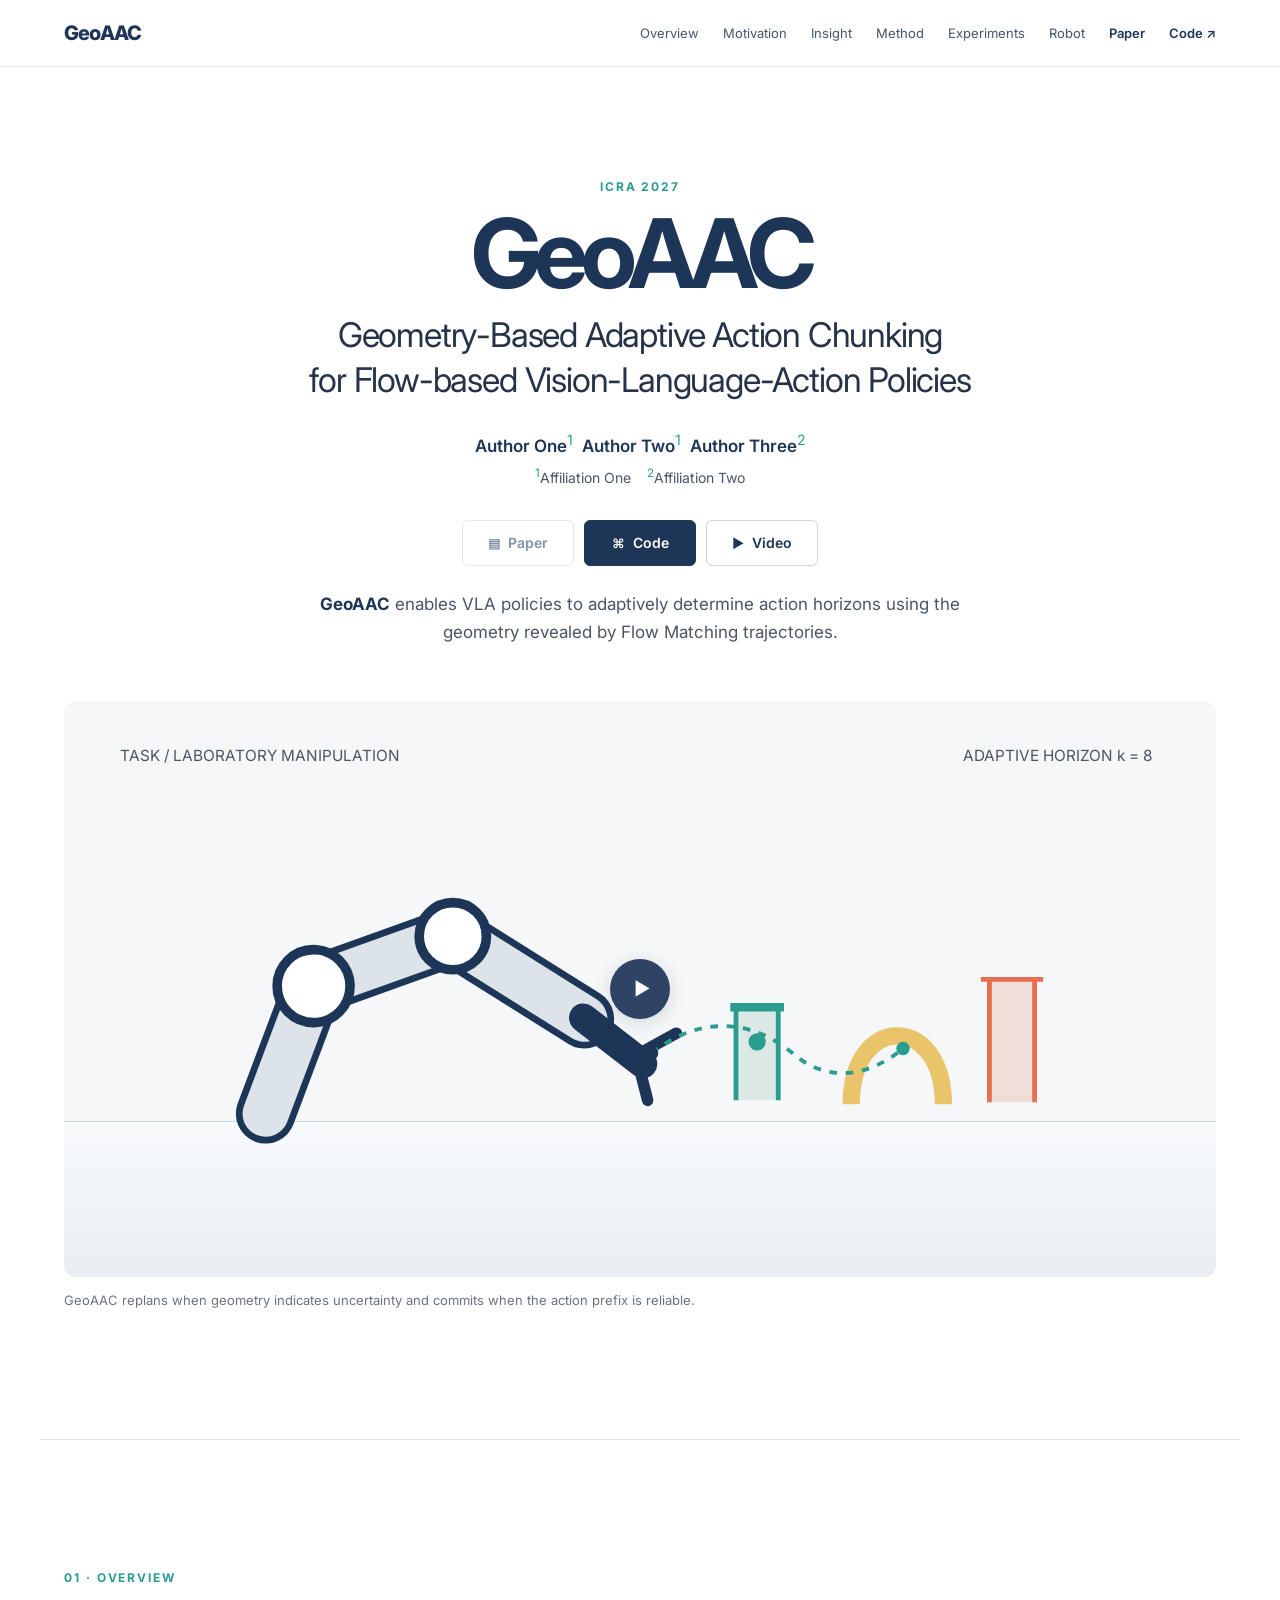
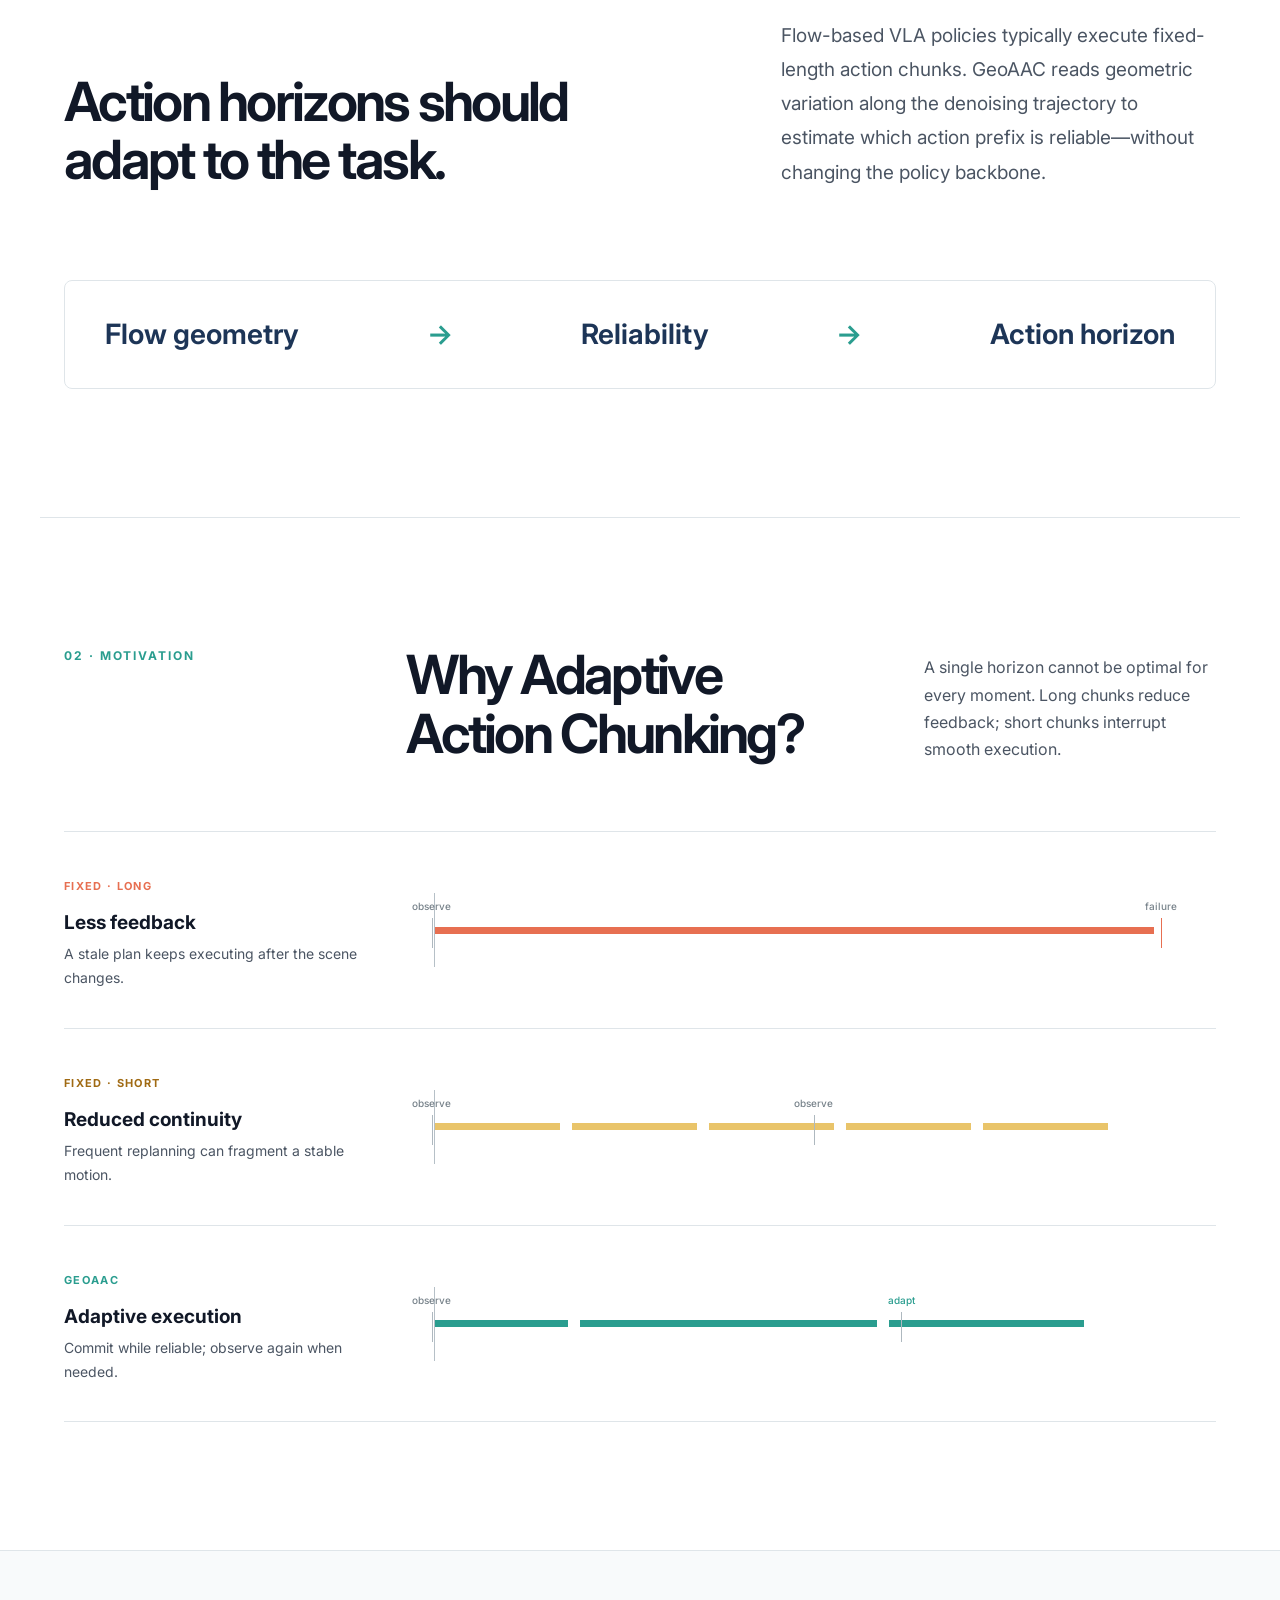
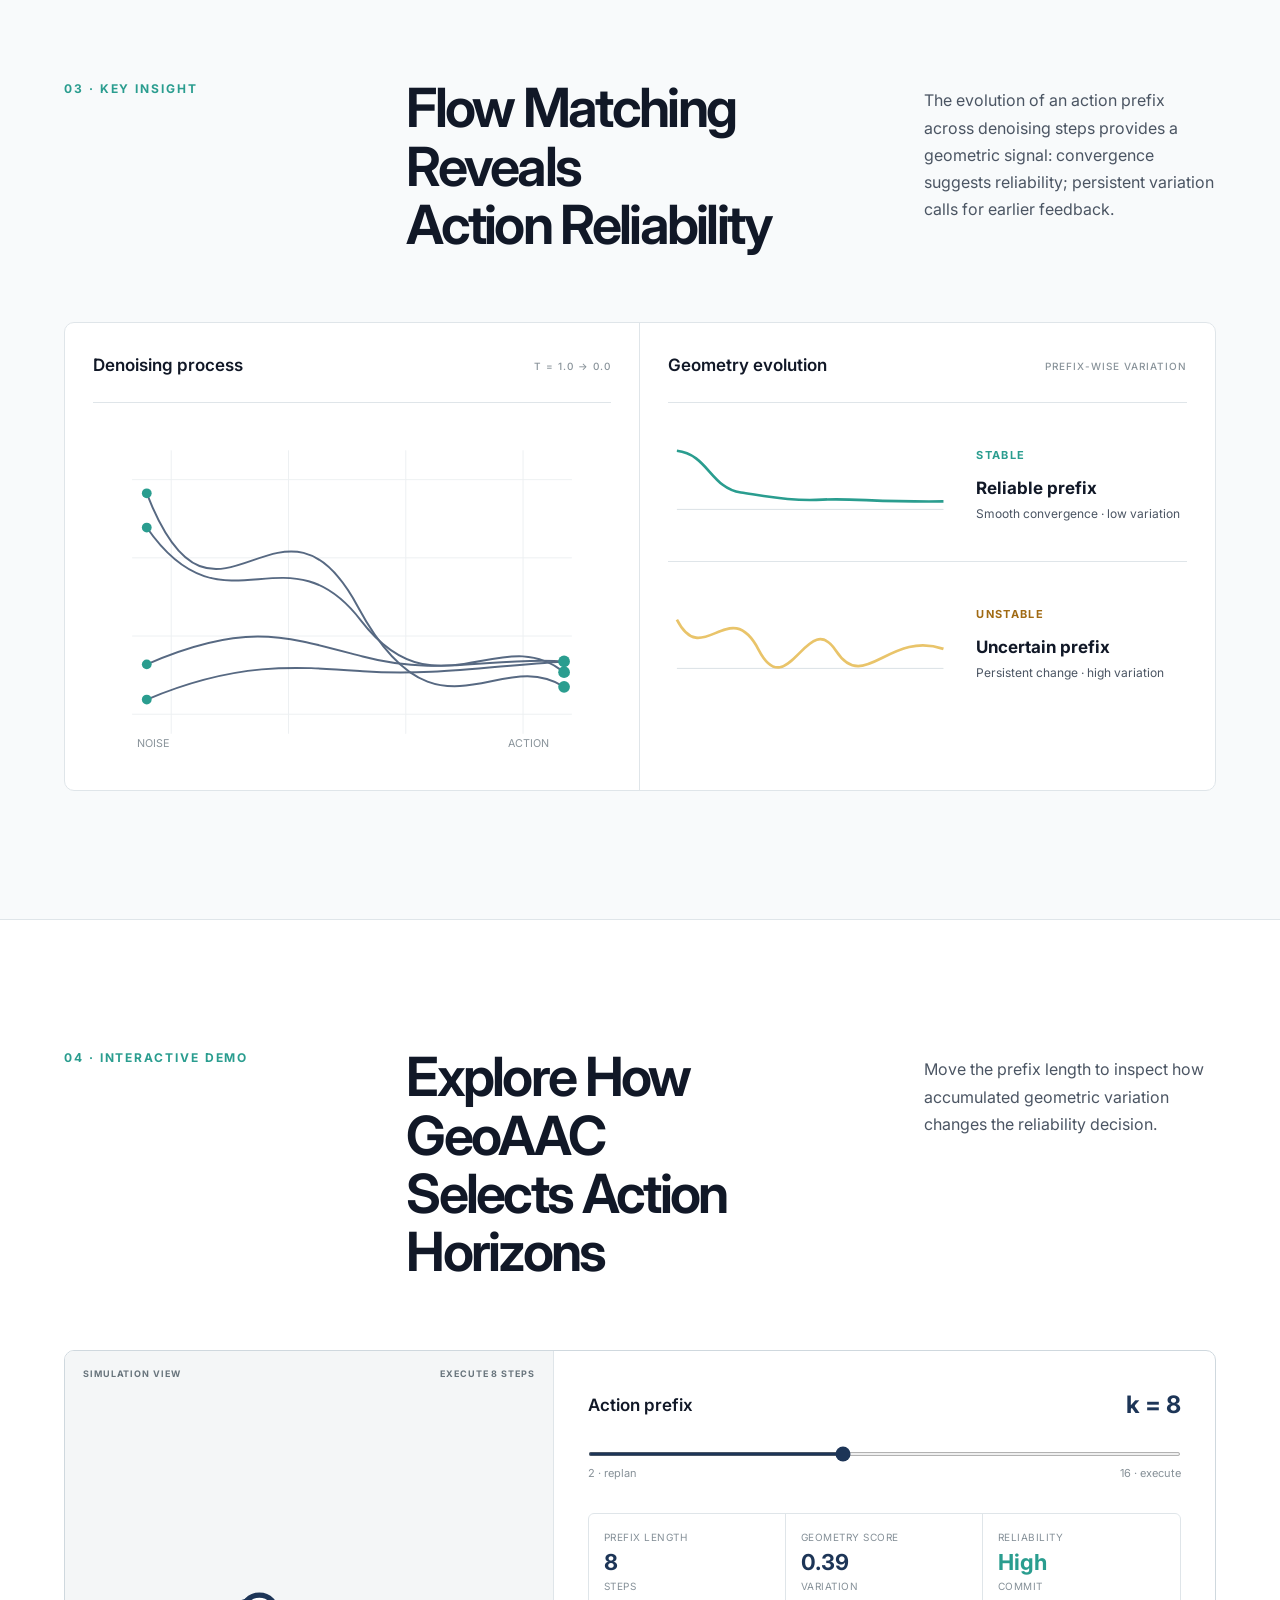
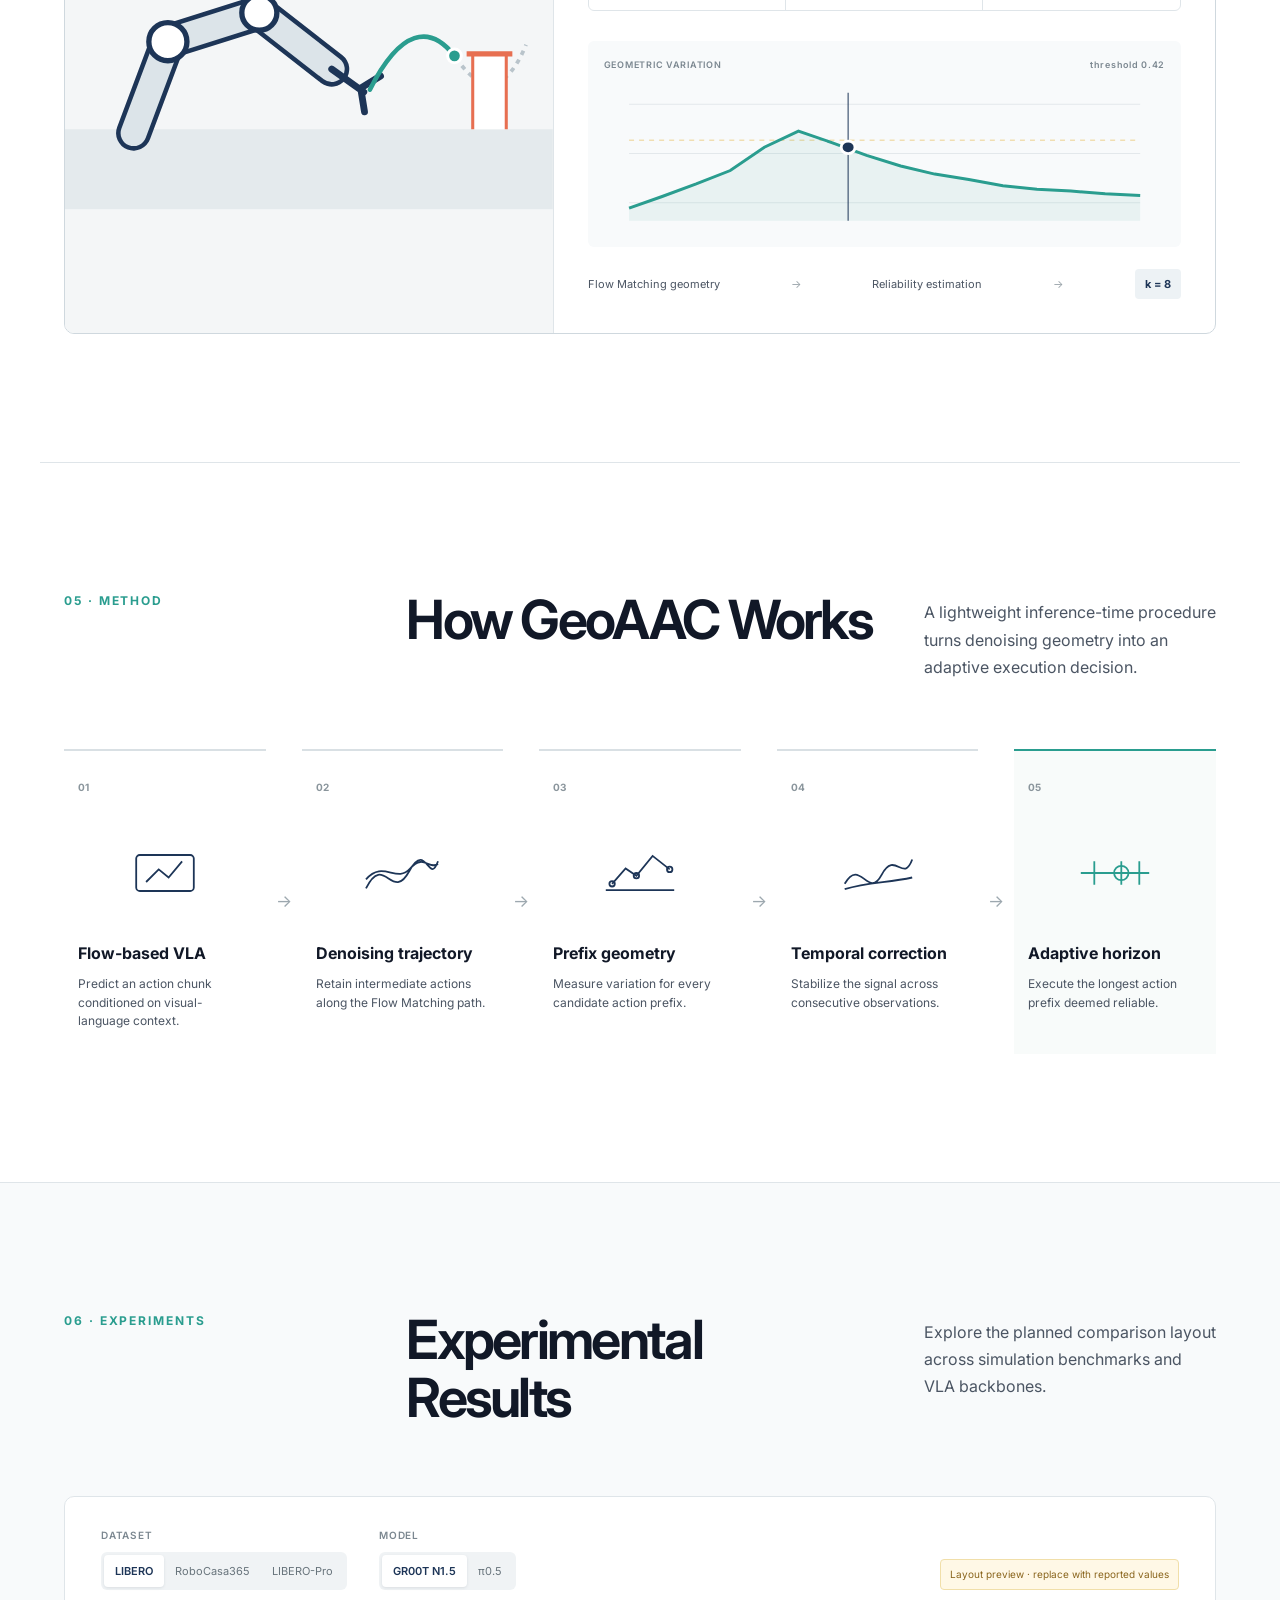
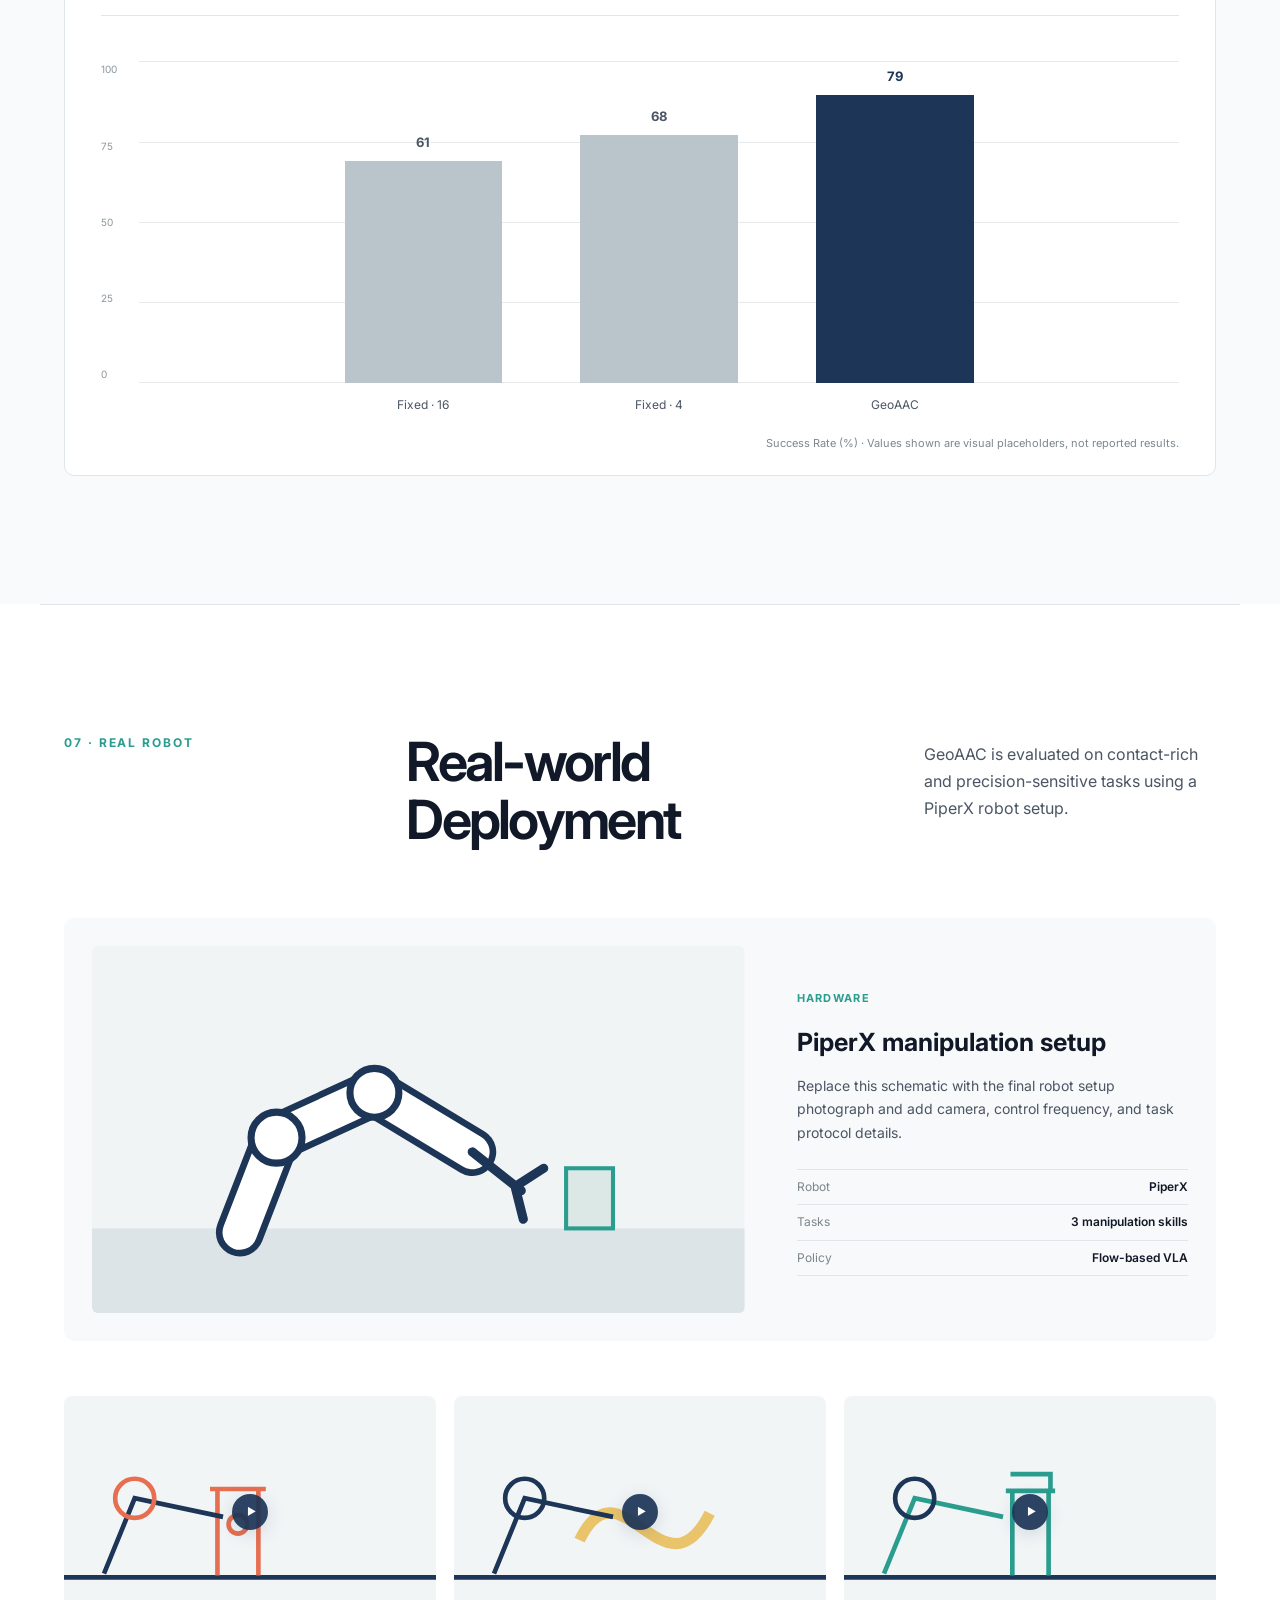
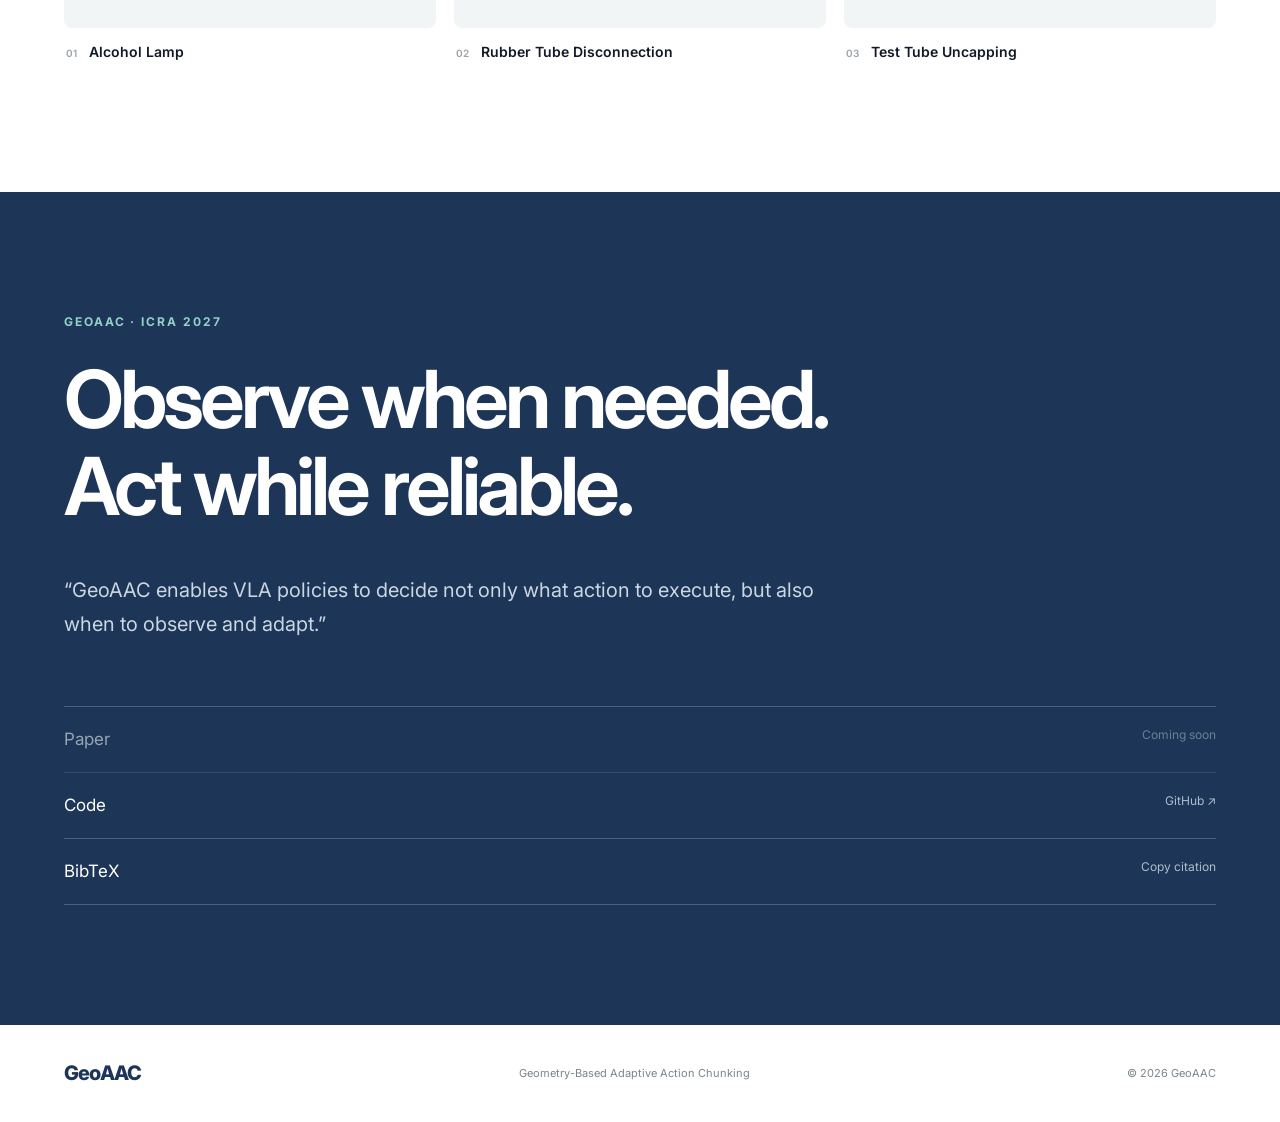
==== commit 9d1bc81c: "Revert "Build premium GeoAAC research homepage" This reverts commit a0fcbae1c8945b1e81327dd59f48b7dc" ====
--- a/index.html
+++ b/index.html
@@ -2,261 +2,167 @@
 <html lang="en">
   <head>
     <meta charset="utf-8" />
-    <meta name="viewport" content="width=device-width, initial-scale=1, viewport-fit=cover" />
-    <meta name="theme-color" content="#f7f9fc" />
-    <meta name="description" content="GeoAAC studies Flow Matching trajectory geometry to adapt action horizons for vision-language-action policies." />
+    <meta name="viewport" content="width=device-width, initial-scale=1" />
+    <meta name="theme-color" content="#ffffff" />
+    <meta name="description" content="GeoAAC — Geometry-Based Adaptive Action Chunking for Flow-based Vision-Language-Action Policies." />
     <meta property="og:title" content="GeoAAC" />
     <meta property="og:description" content="Geometry-Based Adaptive Action Chunking for Flow-based Vision-Language-Action Policies." />
     <meta property="og:type" content="website" />
     <meta property="og:url" content="https://todayispdxxx.github.io/GeoAAC/" />
     <link rel="icon" href="assets/favicon.svg" type="image/svg+xml" />
-    <link rel="stylesheet" href="tokens.css" />
     <link rel="stylesheet" href="assets/styles.css" />
     <script src="assets/main.js" defer></script>
     <title>GeoAAC — Geometry-Based Adaptive Action Chunking</title>
   </head>
   <body>
-    <a class="skip-link" href="#main">Skip to the paper overview</a>
-
-    <header class="nav-edge">
-      <a class="wordmark" href="#top" aria-label="GeoAAC home">GeoAAC</a>
-      <a class="nav-cta" href="#novelty">Read the novelty <span aria-hidden="true">↓</span></a>
+    <a class="skip-link" href="#main">Skip to content</a>
+    <header class="site-header">
+      <div class="nav-inner">
+        <a class="wordmark" href="#top" aria-label="GeoAAC home">GeoAAC</a>
+        <button class="menu-button" type="button" aria-expanded="false" aria-controls="site-nav" aria-label="Open navigation"><span></span><span></span></button>
+        <nav id="site-nav" aria-label="Primary navigation">
+          <a href="#overview">Overview</a><a href="#motivation">Motivation</a><a href="#insight">Insight</a><a href="#method">Method</a><a href="#experiments">Experiments</a><a href="#robot">Robot</a>
+          <a class="quiet-link" href="#paper">Paper</a><a class="quiet-link" href="https://github.com/todayispdxxx/GeoAAC">Code ↗</a>
+        </nav>
+      </div>
     </header>
 
     <main id="main">
-      <section class="hero grid-shell" id="top">
-        <div class="rails" aria-hidden="true"></div>
-        <div class="hero-meta" aria-label="Publication information">
-          <span>Research project</span>
-          <span>ICRA 2027</span>
-          <span>Vision-language-action</span>
+      <section class="hero" id="top">
+        <div class="hero-copy reveal">
+          <p class="venue">ICRA 2027</p>
+          <h1>GeoAAC</h1>
+          <p class="subtitle">Geometry-Based Adaptive Action Chunking<br />for Flow-based Vision-Language-Action Policies</p>
+          <p class="authors"><a href="#">Author One</a><sup>1</sup>&ensp;<a href="#">Author Two</a><sup>1</sup>&ensp;<a href="#">Author Three</a><sup>2</sup></p>
+          <p class="affiliations"><sup>1</sup>Affiliation One &nbsp;&nbsp; <sup>2</sup>Affiliation Two</p>
+          <div class="hero-actions">
+            <a class="button disabled" href="#paper" aria-label="Paper coming soon"><span class="button-icon">▤</span> Paper</a>
+            <a class="button primary" href="https://github.com/todayispdxxx/GeoAAC"><span class="button-icon">⌘</span> Code</a>
+            <a class="button" href="#interactive"><span class="button-icon">▶</span> Video</a>
+          </div>
+          <p class="hero-summary"><strong>GeoAAC</strong> enables VLA policies to adaptively determine action horizons using the geometry revealed by Flow Matching trajectories.</p>
         </div>
 
-        <div class="hero-title">
-          <h1>GeoAAC<span class="period" aria-hidden="true"></span></h1>
-          <p>Geometry-Based Adaptive Action Chunking<br />for Flow-based Vision-Language-Action Policies</p>
+        <figure class="hero-media reveal">
+          <div class="media-visual robot-scene" role="img" aria-label="Illustration of a robot manipulating laboratory objects">
+            <svg viewBox="0 0 1200 600" aria-hidden="true">
+              <defs><linearGradient id="surface" x1="0" x2="0" y1="0" y2="1"><stop stop-color="#f8fafc"/><stop offset="1" stop-color="#e8eef2"/></linearGradient></defs>
+              <rect width="1200" height="600" fill="#f5f7f8"/><path d="M0 438h1200v162H0z" fill="url(#surface)"/><path d="M0 438h1200" stroke="#cad5dc"/>
+              <g class="arm" fill="none" stroke="#1d3557" stroke-linecap="round"><path d="M210 430 260 297 405 245 542 331" stroke-width="62"/><path d="M210 430 260 297 405 245 542 331" stroke="#dce4e9" stroke-width="48"/><circle cx="260" cy="297" r="38" fill="#fff" stroke-width="10"/><circle cx="405" cy="245" r="35" fill="#fff" stroke-width="10"/><path d="m541 330 62 48" stroke-width="30"/><path d="m596 369 42-23m-42 23 12 47" stroke-width="12"/></g>
+              <g class="objects"><path d="M700 416v-97h44v97" fill="#dce8e6" stroke="#2a9d8f" stroke-width="5"/><path d="M694 319h56" stroke="#2a9d8f" stroke-width="9"/><circle cx="722" cy="355" r="9" fill="#2a9d8f"/><path d="M820 420c0-95 96-95 96 0" fill="none" stroke="#e9c46a" stroke-width="18"/><path d="M964 418v-128h47v128m-56-128h65" fill="#f2ded9" stroke="#e76f51" stroke-width="5"/></g>
+              <g class="trajectory" fill="none" stroke="#2a9d8f" stroke-width="4" stroke-dasharray="8 9"><path d="M612 367c55-44 111-31 147 0s79 25 115-5"/><circle cx="612" cy="367" r="7" fill="#1d3557" stroke="none"/><circle cx="874" cy="362" r="7" fill="#2a9d8f" stroke="none"/></g>
+              <g fill="#4b5563" font-family="Inter,Arial" font-size="16"><text x="58" y="62">TASK / LABORATORY MANIPULATION</text><text x="936" y="62">ADAPTIVE HORIZON  k = 8</text></g>
+            </svg>
+            <span class="play-button" aria-hidden="true">▶</span>
+          </div>
+          <figcaption>GeoAAC replans when geometry indicates uncertainty and commits when the action prefix is reliable.</figcaption>
+        </figure>
+      </section>
+
+      <section class="section intro" id="overview">
+        <p class="section-index reveal">01 · Overview</p>
+        <div class="intro-grid reveal"><h2>Action horizons should<br />adapt to the task.</h2><p>Flow-based VLA policies typically execute fixed-length action chunks. GeoAAC reads geometric variation along the denoising trajectory to estimate which action prefix is reliable—without changing the policy backbone.</p></div>
+        <div class="statement reveal"><span>Flow geometry</span><i>→</i><span>Reliability</span><i>→</i><span>Action horizon</span></div>
+      </section>
+
+      <section class="section" id="motivation">
+        <header class="section-header reveal"><p class="section-index">02 · Motivation</p><h2>Why Adaptive<br />Action Chunking?</h2><p>A single horizon cannot be optimal for every moment. Long chunks reduce feedback; short chunks interrupt smooth execution.</p></header>
+        <div class="timeline-comparison reveal">
+          <div class="timeline-row fixed"><div><span class="tag red">Fixed · long</span><h3>Less feedback</h3><p>A stale plan keeps executing after the scene changes.</p></div><div class="timeline"><span style="--w:92%"></span><b class="event e1">observe</b><b class="event e2">failure</b></div></div>
+          <div class="timeline-row short"><div><span class="tag orange">Fixed · short</span><h3>Reduced continuity</h3><p>Frequent replanning can fragment a stable motion.</p></div><div class="timeline segmented"><span></span><span></span><span></span><span></span><span></span><b class="event e1">observe</b><b class="event e3">observe</b></div></div>
+          <div class="timeline-row adaptive"><div><span class="tag teal">GeoAAC</span><h3>Adaptive execution</h3><p>Commit while reliable; observe again when needed.</p></div><div class="timeline adaptive-line"><span></span><span></span><span></span><b class="event e1">observe</b><b class="event e4">adapt</b></div></div>
         </div>
+      </section>
 
-        <div class="hero-detail">
-          <p class="hero-thesis">The policy already contains a signal for when to observe again. GeoAAC reads that signal from the geometry of its Flow Matching trajectory.</p>
-          <p class="author-line">Authors to be added · Affiliations to be added</p>
-          <div class="hero-actions" aria-label="Project resources">
-            <span class="resource-link is-disabled" aria-disabled="true">Paper <small>pending</small></span>
-            <a class="resource-link" href="https://github.com/todayispdxxx/GeoAAC">Code <small>GitHub ↗</small></a>
-            <a class="resource-link" href="#demo">Demo <small>interactive ↓</small></a>
+      <section class="section insight-section" id="insight">
+        <header class="section-header reveal"><p class="section-index">03 · Key insight</p><h2>Flow Matching Reveals<br />Action Reliability</h2><p>The evolution of an action prefix across denoising steps provides a geometric signal: convergence suggests reliability; persistent variation calls for earlier feedback.</p></header>
+        <div class="insight-figure reveal">
+          <div class="denoising-panel">
+            <div class="figure-title"><span>Denoising process</span><small>t = 1.0 → 0.0</small></div>
+            <svg viewBox="0 0 530 340" aria-label="Flow Matching denoising trajectory">
+              <g class="grid-lines"><path d="M40 60h450M40 140h450M40 220h450M40 300h450"/><path d="M80 30v290M200 30v290M320 30v290M440 30v290"/></g>
+              <g class="flow-lines"><path d="M55 74C125 255 191 41 271 190s143 39 211 82"/><path d="M55 109c79 114 143-4 219 95s143 1 208 53"/><path d="M55 249c101-44 142-29 221-8s130 0 206 5"/><path d="M55 285c92-39 152-34 221-29s128-5 206-10"/></g>
+              <g class="flow-points"><circle cx="55" cy="74" r="5"/><circle cx="55" cy="109" r="5"/><circle cx="55" cy="249" r="5"/><circle cx="55" cy="285" r="5"/><circle cx="482" cy="272" r="6"/><circle cx="482" cy="257" r="6"/><circle cx="482" cy="246" r="6"/></g>
+              <text x="45" y="334">noise</text><text x="425" y="334">action</text>
+            </svg>
+          </div>
+          <div class="geometry-panel">
+            <div class="figure-title"><span>Geometry evolution</span><small>prefix-wise variation</small></div>
+            <div class="geometry-case stable"><div class="mini-chart"><svg viewBox="0 0 320 100"><path class="axis" d="M10 86h300"/><path class="curve" d="M10 20c35 4 38 42 72 47s60 10 92 8 62 3 136 2"/></svg></div><div><span class="tag teal">Stable</span><h3>Reliable prefix</h3><p>Smooth convergence · low variation</p></div></div>
+            <div class="geometry-case unstable"><div class="mini-chart"><svg viewBox="0 0 320 100"><path class="axis" d="M10 86h300"/><path class="curve" d="M10 31c29 57 59-29 92 34s55-48 87 1 59-23 121-2"/></svg></div><div><span class="tag orange">Unstable</span><h3>Uncertain prefix</h3><p>Persistent change · high variation</p></div></div>
           </div>
         </div>
       </section>
 
-      <section class="hero-media-band grid-shell" aria-label="Project visual overview">
-        <div class="rails" aria-hidden="true"></div>
-        <figure class="hero-media" aria-labelledby="hero-media-caption">
-          <div class="media-status"><span>Robot manipulation overview</span><span>Video asset to be added</span></div>
-          <svg viewBox="0 0 1280 720" role="img" aria-label="Scientific illustration of a robot arm following an adaptive action trajectory">
-            <g class="media-grid" aria-hidden="true">
-              <path d="M0 144h1280M0 288h1280M0 432h1280M0 576h1280" />
-              <path d="M213 0v720M426 0v720M640 0v720M853 0v720M1066 0v720" />
-            </g>
-            <path class="table-plane" d="M0 535h1280v185H0z" />
-            <g class="robot-arm">
-              <path class="arm-outline" d="M190 540 247 367 408 292 564 402" />
-              <path class="arm-fill" d="M190 540 247 367 408 292 564 402" />
-              <circle cx="247" cy="367" r="43" />
-              <circle cx="408" cy="292" r="39" />
-              <path class="gripper" d="m564 402 68 46m-8-5 48-28m-48 28 11 54" />
-            </g>
-            <g class="lab-objects">
-              <path d="M787 532v-137h55v137m-66-137h77" />
-              <path d="M940 532c0-123 122-123 122 0" />
-              <path d="M1120 532V347h59v185m-70-185h81" />
-            </g>
-            <g class="trajectory trajectory-ghost">
-              <path d="M654 443c74-122 166-126 230-38s155 66 240-62" />
-              <path d="M654 443c89-72 159-57 224-2s145 33 246-98" />
-              <path d="M654 443c53-155 156-166 230-38s155 77 240-62" />
-            </g>
-            <path class="trajectory trajectory-main" pathLength="100" d="M654 443c74-99 159-103 226-30s151 59 244-70" />
-            <g class="trajectory-nodes">
-              <circle cx="654" cy="443" r="8" />
-              <circle cx="878" cy="413" r="8" />
-              <circle cx="1124" cy="343" r="10" />
-            </g>
-            <text class="svg-label" x="36" y="55">OBSERVE · PREDICT · EXECUTE · ADAPT</text>
-            <text class="svg-label" x="1018" y="680">SELECTED HORIZON k*</text>
-          </svg>
-          <figcaption id="hero-media-caption">Conceptual project poster. Replace with the final robot video when the experiment footage is ready.</figcaption>
-        </figure>
-      </section>
-
-      <section class="workflow-stage grid-shell" id="problem">
-        <div class="rails" aria-hidden="true"></div>
-        <div class="stage-head">
-          <span class="stage-number" aria-hidden="true">1.0</span>
-          <div><p class="stage-verb">Start with the execution problem</p><h2>One fixed horizon cannot fit every moment.</h2></div>
-        </div>
-        <div class="stage-copy"><p>Long chunks preserve motion but postpone feedback. Short chunks observe often but interrupt stable behavior. The useful horizon changes with the state of the task.</p></div>
-        <figure class="horizon-figure" aria-label="Comparison of long, short, and adaptive action horizons">
-          <div class="horizon-row">
-            <div><strong>Fixed / long</strong><span>feedback arrives late</span></div>
-            <div class="time-track track-long"><i></i><b>observe</b><b>execute</b><b>failure</b></div>
-          </div>
-          <div class="horizon-row">
-            <div><strong>Fixed / short</strong><span>stable motion is fragmented</span></div>
-            <div class="time-track track-short"><i></i><i></i><i></i><i></i><i></i><b>observe</b><b>observe</b><b>observe</b></div>
-          </div>
-          <div class="horizon-row is-adaptive">
-            <div><strong>GeoAAC</strong><span>execute while reliable</span></div>
-            <div class="time-track track-adaptive"><i></i><i></i><i></i><b>observe</b><b>adapt</b><b>observe</b></div>
-          </div>
-        </figure>
-      </section>
-
-      <section class="novelty-plate" id="novelty">
-        <div class="plate-rails" aria-hidden="true"></div>
-        <div class="plate-inner">
-          <p>The novelty</p>
-          <h2>The action horizon becomes an inference-time decision.</h2>
-          <p>GeoAAC does not ask the policy to predict another control signal. It measures how candidate action prefixes evolve during Flow Matching denoising, then uses that geometry to decide how much of the chunk to execute.</p>
-        </div>
-      </section>
-
-      <section class="workflow-stage grid-shell" id="signal">
-        <div class="rails" aria-hidden="true"></div>
-        <div class="stage-head stage-head--reverse">
-          <span class="stage-number" aria-hidden="true">2.0</span>
-          <div><p class="stage-verb">Read the latent signal</p><h2>Flow trajectories expose action reliability.</h2></div>
-        </div>
-        <div class="stage-copy stage-copy--right"><p>When a prefix settles into a consistent path, its geometry stabilizes. Persistent variation indicates that future actions remain uncertain and the robot should observe sooner.</p></div>
-        <figure class="flow-figure" aria-label="Denoising trajectories converging into stable and unstable action prefixes">
-          <div class="flow-canvas">
-            <svg viewBox="0 0 900 480" role="img" aria-label="Flow Matching denoising process">
-              <g class="figure-grid"><path d="M90 60v350M270 60v350M450 60v350M630 60v350M810 60v350"/><path d="M45 110h810M45 235h810M45 360h810"/></g>
-              <g class="denoise-paths">
-                <path d="M60 85c110 325 214-98 348 160s274-18 430 82"/>
-                <path d="M60 143c126 194 228-46 352 118s261-18 426 56"/>
-                <path d="M60 342c160-70 246-49 356-19s246 8 422-3"/>
-                <path d="M60 399c149-68 256-56 356-54s245-18 422-25"/>
-              </g>
-              <g class="flow-endpoints"><circle cx="60" cy="85" r="7"/><circle cx="60" cy="143" r="7"/><circle cx="60" cy="342" r="7"/><circle cx="60" cy="399" r="7"/><circle cx="838" cy="327" r="9"/><circle cx="838" cy="317" r="9"/><circle cx="838" cy="320" r="9"/></g>
-              <text class="svg-label" x="45" y="455">NOISE · t = 1</text><text class="svg-label" x="727" y="455">ACTION · t = 0</text>
+      <section class="section interactive-section" id="interactive">
+        <header class="section-header reveal"><p class="section-index">04 · Interactive demo</p><h2>Explore How GeoAAC<br />Selects Action Horizons</h2><p>Move the prefix length to inspect how accumulated geometric variation changes the reliability decision.</p></header>
+        <div class="demo-shell reveal">
+          <div class="demo-scene">
+            <div class="demo-topline"><span>SIMULATION VIEW</span><span id="frame-label">EXECUTE 8 STEPS</span></div>
+            <svg viewBox="0 0 640 440" aria-label="Interactive robot trajectory preview">
+              <rect width="640" height="440" fill="#f4f6f7"/><path d="M0 335h640v105H0z" fill="#e4eaed"/>
+              <g fill="none" stroke-linecap="round"><path d="M90 340 135 220 255 182 350 256" stroke="#1d3557" stroke-width="46"/><path d="M90 340 135 220 255 182 350 256" stroke="#dce4e9" stroke-width="34"/><circle cx="135" cy="220" r="25" fill="#fff" stroke="#1d3557" stroke-width="7"/><circle cx="255" cy="182" r="23" fill="#fff" stroke="#1d3557" stroke-width="7"/><path d="m350 256 42 30m-4-5 26-16m-26 16 5 31" stroke="#1d3557" stroke-width="9"/></g>
+              <path id="robot-trajectory-base" d="M400 283c42-83 82-86 115-39s65 41 90-20" fill="none" stroke="#b9c4cb" stroke-width="5" stroke-dasharray="6 7"/>
+              <path id="robot-trajectory" d="M400 283c42-83 82-86 115-39s65 41 90-20" pathLength="100" fill="none" stroke="#2a9d8f" stroke-width="6" stroke-linecap="round"/>
+              <circle id="trajectory-point" cx="515" cy="244" r="9" fill="#2a9d8f" stroke="#fff" stroke-width="4"/>
+              <path d="M535 335v-99h44v99" fill="#fff" stroke="#e76f51" stroke-width="4"/><path d="M527 236h60" stroke="#e76f51" stroke-width="7"/>
             </svg>
           </div>
-          <div class="geometry-readout">
-            <div><span class="geometry-mark stable-mark" aria-hidden="true"></span><strong>Stable geometry</strong><p>Low prefix variation<br />Reliable to execute</p></div>
-            <div><span class="geometry-mark unstable-mark" aria-hidden="true"></span><strong>Unstable geometry</strong><p>Persistent variation<br />Observe and replan</p></div>
-          </div>
-        </figure>
-      </section>
-
-      <section class="workflow-stage demo-stage grid-shell" id="demo">
-        <div class="rails" aria-hidden="true"></div>
-        <div class="stage-head">
-          <span class="stage-number" aria-hidden="true">3.0</span>
-          <div><p class="stage-verb">Turn geometry into a decision</p><h2>Inspect the candidate prefix.</h2></div>
-        </div>
-        <div class="stage-copy"><p>This conceptual tool shows the decision logic—not reported experiment data. Move the prefix length to see where geometric variation crosses the reliability threshold.</p></div>
-
-        <div class="science-tool">
-          <div class="tool-visual">
-            <div class="tool-label"><span>Conceptual action trajectory</span><span id="frame-label">EXECUTE 8 STEPS</span></div>
-            <svg viewBox="0 0 720 470" role="img" aria-label="Robot trajectory that updates with the selected action prefix">
-              <g class="figure-grid"><path d="M0 118h720M0 236h720M0 354h720"/><path d="M144 0v470M288 0v470M432 0v470M576 0v470"/></g>
-              <path class="tool-plane" d="M0 365h720v105H0z"/>
-              <g class="tool-arm"><path class="arm-outline" d="M95 370 145 238 279 190 391 282"/><path class="arm-fill" d="M95 370 145 238 279 190 391 282"/><circle cx="145" cy="238" r="29"/><circle cx="279" cy="190" r="27"/><path class="gripper" d="m391 282 49 35m-6-4 31-18m-31 18 7 38"/></g>
-              <path class="tool-target" d="M598 365V248h52v117m-63-117h74"/>
-              <path class="trajectory-base" d="M452 315c48-113 93-118 139-55s76 48 103-36"/>
-              <path id="robot-trajectory" class="trajectory-live" pathLength="100" d="M452 315c48-113 93-118 139-55s76 48 103-36"/>
-              <circle id="trajectory-point" class="trajectory-point" cx="591" cy="260" r="9"/>
-            </svg>
-          </div>
-          <div class="tool-controls">
-            <div class="slider-heading"><label for="horizon">Candidate prefix length</label><output id="horizon-output" for="horizon">k = 8</output></div>
-            <input id="horizon" type="range" min="2" max="16" value="8" step="1" aria-describedby="range-help" />
-            <p class="range-help" id="range-help"><span>2 · observe sooner</span><span>16 · execute longer</span></p>
-            <dl class="tool-metrics" aria-live="polite">
-              <div><dt>Prefix</dt><dd><span id="prefix-value">8</span> steps</dd></div>
-              <div><dt>Variation</dt><dd id="geometry-value">0.39</dd></div>
-              <div><dt>Decision</dt><dd id="reliability-value" class="is-reliable">execute</dd></div>
-            </dl>
-            <div class="variation-plot">
-              <div><span>Normalized geometric variation</span><span>illustrative</span></div>
-              <svg viewBox="0 0 560 190" preserveAspectRatio="none" aria-label="Illustrative geometric variation curve">
-                <g class="plot-grid"><path d="M25 35h510M25 90h510M25 145h510"/></g>
-                <path class="plot-threshold" d="M25 75h510"/>
-                <path class="plot-curve" d="M25 151 58 138 92 124 126 109 160 83 194 65 228 78 262 92 296 104 330 113 364 119 398 126 432 130 466 132 500 135 535 137"/>
-                <line id="chart-cursor" class="plot-cursor" x1="244" y1="22" x2="244" y2="165"/>
-                <circle id="chart-point" class="plot-point" cx="244" cy="83" r="7"/>
-              </svg>
-            </div>
-            <p class="decision-chain"><span>Flow geometry</span><i>→</i><span>Reliability</span><i>→</i><strong>k = <b id="logic-k">8</b></strong></p>
+          <div class="demo-controls">
+            <div class="control-heading"><span>Action prefix</span><output id="horizon-output" for="horizon">k = 8</output></div>
+            <input id="horizon" type="range" min="2" max="16" value="8" step="1" aria-label="Action horizon" />
+            <div class="range-labels"><span>2 · replan</span><span>16 · execute</span></div>
+            <div class="metric-row"><div><small>Prefix length</small><strong id="prefix-value">8</strong><span>steps</span></div><div><small>Geometry score</small><strong id="geometry-value">0.39</strong><span>variation</span></div><div><small>Reliability</small><strong id="reliability-value" class="reliable">High</strong><span id="decision-value">commit</span></div></div>
+            <div class="geometry-chart"><div class="chart-label"><span>GEOMETRIC VARIATION</span><span>threshold 0.42</span></div><svg viewBox="0 0 560 190" preserveAspectRatio="none"><g class="chart-grid"><path d="M25 35h510M25 90h510M25 145h510"/></g><path class="threshold" d="M25 75h510"/><path class="area" d="M25 151 58 138 92 124 126 109 160 83 194 65 228 78 262 92 296 104 330 113 364 119 398 126 432 130 466 132 500 135 535 137V165H25Z"/><path class="score-curve" d="M25 151 58 138 92 124 126 109 160 83 194 65 228 78 262 92 296 104 330 113 364 119 398 126 432 130 466 132 500 135 535 137" pathLength="100"/><line id="chart-cursor" x1="244" y1="22" x2="244" y2="165"/><circle id="chart-point" cx="244" cy="87" r="7"/></svg></div>
+            <div class="logic-strip"><span>Flow Matching geometry</span><i>→</i><span>Reliability estimation</span><i>→</i><strong>k = <b id="logic-k">8</b></strong></div>
           </div>
         </div>
       </section>
 
-      <section class="workflow-stage method-stage grid-shell" id="method">
-        <div class="rails" aria-hidden="true"></div>
-        <div class="stage-head stage-head--reverse">
-          <span class="stage-number" aria-hidden="true">4.0</span>
-          <div><p class="stage-verb">Complete the inference loop</p><h2>Five operations. No policy retraining.</h2></div>
-        </div>
-        <ol class="method-sequence">
-          <li><span>01</span><strong>Flow-based VLA</strong><p>Predict a candidate action chunk from the current visual-language context.</p></li>
-          <li><span>02</span><strong>Denoising trajectory</strong><p>Retain intermediate action states along the Flow Matching path.</p></li>
-          <li><span>03</span><strong>Prefix geometry</strong><p>Measure how each candidate prefix changes through denoising.</p></li>
-          <li><span>04</span><strong>Temporal correction</strong><p>Stabilize the signal across consecutive robot observations.</p></li>
-          <li><span>05</span><strong>Adaptive horizon</strong><p>Execute the longest prefix whose geometry indicates reliability.</p></li>
-        </ol>
-      </section>
-
-      <section class="workflow-stage evidence-stage grid-shell" id="experiments">
-        <div class="rails" aria-hidden="true"></div>
-        <div class="stage-head">
-          <span class="stage-number" aria-hidden="true">5.0</span>
-          <div><p class="stage-verb">Test the claim</p><h2>Evidence across policies, benchmarks, and hardware.</h2></div>
-        </div>
-        <div class="stage-copy"><p>The structure is ready for the final reported values. No placeholder number below should be interpreted as an experiment result.</p></div>
-        <div class="evidence-index">
-          <div class="evidence-controls" aria-label="Experiment result view">
-            <div><span>Dataset</span><div class="control-row" id="dataset-control" role="group" aria-label="Select dataset"><button class="is-active" data-dataset="libero">LIBERO</button><button data-dataset="robocasa">RoboCasa365</button><button data-dataset="libero-pro">LIBERO-Pro</button></div></div>
-            <div><span>Backbone</span><div class="control-row" id="model-control" role="group" aria-label="Select model"><button class="is-active" data-model="groot">GR00T N1.5</button><button data-model="pi">π0.5</button></div></div>
-          </div>
-          <div class="result-view" aria-live="polite">
-            <p id="result-context">LIBERO · GR00T N1.5</p>
-            <div class="pending-axis"><span>Fixed horizon</span><i></i><b>result pending</b></div>
-            <div class="pending-axis"><span>GeoAAC</span><i></i><b>result pending</b></div>
-            <small>Replace these fields with paper values after verification.</small>
-          </div>
+      <section class="section" id="method">
+        <header class="section-header reveal"><p class="section-index">05 · Method</p><h2>How GeoAAC Works</h2><p>A lightweight inference-time procedure turns denoising geometry into an adaptive execution decision.</p></header>
+        <div class="method-flow reveal">
+          <div class="method-step"><span>01</span><svg viewBox="0 0 100 70"><rect x="18" y="15" width="64" height="40" rx="4"/><path d="m29 45 14-14 11 9 15-18"/></svg><h3>Flow-based VLA</h3><p>Predict an action chunk conditioned on visual-language context.</p></div><i>→</i>
+          <div class="method-step"><span>02</span><svg viewBox="0 0 100 70"><path d="M10 52c20-40 29 16 48-19s22 17 32-11M10 42c19-22 34 5 49-12s21 2 31-5"/></svg><h3>Denoising trajectory</h3><p>Retain intermediate actions along the Flow Matching path.</p></div><i>→</i>
+          <div class="method-step"><span>03</span><svg viewBox="0 0 100 70"><path d="M12 54h76M19 47l15-17 12 8 18-22 19 15"/><circle cx="19" cy="47" r="3"/><circle cx="46" cy="38" r="3"/><circle cx="83" cy="31" r="3"/></svg><h3>Prefix geometry</h3><p>Measure variation for every candidate action prefix.</p></div><i>→</i>
+          <div class="method-step"><span>04</span><svg viewBox="0 0 100 70"><path d="M13 47c17-30 26 18 41-10s24 10 34-17M13 53c25-8 48-7 75-13"/></svg><h3>Temporal correction</h3><p>Stabilize the signal across consecutive observations.</p></div><i>→</i>
+          <div class="method-step selected"><span>05</span><svg viewBox="0 0 100 70"><path d="M12 35h76M27 22v26M57 22v26M77 22v26"/><circle cx="57" cy="35" r="8"/></svg><h3>Adaptive horizon</h3><p>Execute the longest action prefix deemed reliable.</p></div>
         </div>
       </section>
 
-      <section class="workflow-stage robot-stage grid-shell" id="robot">
-        <div class="rails" aria-hidden="true"></div>
-        <div class="stage-head stage-head--reverse">
-          <span class="stage-number" aria-hidden="true">6.0</span>
-          <div><p class="stage-verb">Leave simulation</p><h2>Three contact-rich robot tasks.</h2></div>
+      <section class="section experiments-section" id="experiments">
+        <header class="section-header reveal"><p class="section-index">06 · Experiments</p><h2>Experimental Results</h2><p>Explore the planned comparison layout across simulation benchmarks and VLA backbones.</p></header>
+        <div class="results-shell reveal">
+          <div class="results-toolbar"><div><span>Dataset</span><div class="segmented-control" id="dataset-control"><button class="active" data-dataset="libero">LIBERO</button><button data-dataset="robocasa">RoboCasa365</button><button data-dataset="libero-pro">LIBERO-Pro</button></div></div><div><span>Model</span><div class="segmented-control" id="model-control"><button class="active" data-model="groot">GR00T N1.5</button><button data-model="pi">π0.5</button></div></div><small class="preview-badge">Layout preview · replace with reported values</small></div>
+          <div class="bar-chart" id="bar-chart" aria-label="Illustrative success rate bar chart">
+            <div class="y-axis"><span>100</span><span>75</span><span>50</span><span>25</span><span>0</span></div>
+            <div class="bars"><div class="grid"><i></i><i></i><i></i><i></i><i></i></div><div class="bar-item"><div class="bar baseline" data-key="fixed-long" style="--value:61"><strong>61</strong></div><span>Fixed · 16</span></div><div class="bar-item"><div class="bar baseline" data-key="fixed-short" style="--value:68"><strong>68</strong></div><span>Fixed · 4</span></div><div class="bar-item"><div class="bar adaptive-bar" data-key="geoaac" style="--value:79"><strong>79</strong></div><span>GeoAAC</span></div></div>
+          </div>
+          <p class="results-note">Success Rate (%) · Values shown are visual placeholders, not reported results.</p>
         </div>
-        <div class="task-index">
-          <figure><div class="task-art"><svg viewBox="0 0 420 250"><path class="task-plane" d="M0 198h420"/><path class="task-arm" d="M48 195 83 109l104 29"/><circle class="task-joint" cx="83" cy="109" r="23"/><path class="task-object task-object--failure" d="M245 196v-98h48v98m-58-98h68"/><circle class="task-object task-object--failure" cx="269" cy="141" r="10"/></svg><span>Video pending</span></div><figcaption><b>01</b><strong>Alcohol lamp</strong><span>precision placement</span></figcaption></figure>
-          <figure><div class="task-art"><svg viewBox="0 0 420 250"><path class="task-plane" d="M0 198h420"/><path class="task-arm" d="M48 195 83 109l104 29"/><circle class="task-joint" cx="83" cy="109" r="23"/><path class="task-object task-object--flow" d="M210 161c53-108 107 73 165-34"/></svg><span>Video pending</span></div><figcaption><b>02</b><strong>Tube disconnection</strong><span>contact transition</span></figcaption></figure>
-          <figure><div class="task-art"><svg viewBox="0 0 420 250"><path class="task-plane" d="M0 198h420"/><path class="task-arm" d="M48 195 83 109l104 29"/><circle class="task-joint" cx="83" cy="109" r="23"/><path class="task-object task-object--stable" d="M252 196v-97h45v97m-53-97h61m-55-21h49v21"/></svg><span>Video pending</span></div><figcaption><b>03</b><strong>Test tube uncapping</strong><span>force-sensitive motion</span></figcaption></figure>
+      </section>
+
+      <section class="section" id="robot">
+        <header class="section-header reveal"><p class="section-index">07 · Real robot</p><h2>Real-world Deployment</h2><p>GeoAAC is evaluated on contact-rich and precision-sensitive tasks using a PiperX robot setup.</p></header>
+        <div class="robot-setup reveal"><div class="setup-illustration"><svg viewBox="0 0 640 360"><rect width="640" height="360" fill="#f1f4f5"/><path d="M0 277h640v83H0" fill="#dce4e8"/><g fill="none" stroke-linecap="round"><path d="M145 281 181 188 277 144 373 202" stroke="#1d3557" stroke-width="47"/><path d="M145 281 181 188 277 144 373 202" stroke="#fff" stroke-width="34"/><circle cx="181" cy="188" r="25" fill="#fff" stroke="#1d3557" stroke-width="7"/><circle cx="277" cy="144" r="24" fill="#fff" stroke="#1d3557" stroke-width="7"/><path d="m373 202 48 38m-6-4 28-18m-28 18 8 32" stroke="#1d3557" stroke-width="9"/></g><rect x="465" y="218" width="46" height="59" fill="#dce8e6" stroke="#2a9d8f" stroke-width="4"/></svg></div><div><span class="tag teal">Hardware</span><h3>PiperX manipulation setup</h3><p>Replace this schematic with the final robot setup photograph and add camera, control frequency, and task protocol details.</p><dl><div><dt>Robot</dt><dd>PiperX</dd></div><div><dt>Tasks</dt><dd>3 manipulation skills</dd></div><div><dt>Policy</dt><dd>Flow-based VLA</dd></div></dl></div></div>
+        <div class="task-gallery reveal">
+          <article class="task"><div class="task-thumb task-lamp"><span class="comparison-label">Fixed horizon <b>vs.</b> GeoAAC</span><svg viewBox="0 0 400 250"><path d="M0 195h400"/><path d="M165 193v-93h44v93m-52-93h60"/><circle cx="187" cy="138" r="10"/><path d="M43 191 76 110l95 20"/><circle cx="76" cy="110" r="21"/></svg><span class="play-small">▶</span></div><p><span>01</span>Alcohol Lamp</p></article>
+          <article class="task"><div class="task-thumb task-tube"><span class="comparison-label">Fixed horizon <b>vs.</b> GeoAAC</span><svg viewBox="0 0 400 250"><path d="M0 195h400"/><path d="M135 155c44-91 91 68 140-29"/><path d="M43 191 76 110l95 20"/><circle cx="76" cy="110" r="21"/></svg><span class="play-small">▶</span></div><p><span>02</span>Rubber Tube Disconnection</p></article>
+          <article class="task"><div class="task-thumb task-vial"><span class="comparison-label">Fixed horizon <b>vs.</b> GeoAAC</span><svg viewBox="0 0 400 250"><path d="M0 195h400"/><path d="M181 193v-91h39v91m-46-91h53m-48-18h43v18"/><path d="M43 191 76 110l95 20"/><circle cx="76" cy="110" r="21"/></svg><span class="play-small">▶</span></div><p><span>03</span>Test Tube Uncapping</p></article>
+        </div>
+      </section>
+
+      <section class="final-section" id="paper">
+        <div class="final-inner reveal"><p class="section-index">GeoAAC · ICRA 2027</p><h2>Observe when needed.<br />Act while reliable.</h2><p class="final-quote">“GeoAAC enables VLA policies to decide not only what action to execute, but also when to observe and adapt.”</p><div class="final-links"><a class="disabled" href="#paper">Paper <span>Coming soon</span></a><a href="https://github.com/todayispdxxx/GeoAAC">Code <span>GitHub ↗</span></a><button id="bibtex-button" type="button">BibTeX <span>Copy citation</span></button></div>
+          <pre id="bibtex" hidden>@inproceedings{geoaac2027,
+  title   = {GeoAAC: Geometry-Based Adaptive Action Chunking for Flow-based Vision-Language-Action Policies},
+  author  = {Author list to be added},
+  booktitle = {IEEE International Conference on Robotics and Automation},
+  year    = {2027}
+}</pre>
         </div>
       </section>
     </main>
-
-    <footer class="statement-footer" id="paper">
-      <p>Decide what to execute—and when to observe again.</p>
-      <div class="footer-links">
-        <span>GeoAAC · ICRA 2027</span>
-        <a href="https://github.com/todayispdxxx/GeoAAC">Code ↗</a>
-        <button id="bibtex-button" type="button">Copy BibTeX</button>
-        <span>© <span id="year"></span></span>
-      </div>
-      <pre id="bibtex" hidden>@inproceedings{geoaac2027,
-  title = {GeoAAC: Geometry-Based Adaptive Action Chunking for Flow-based Vision-Language-Action Policies},
-  author = {Authors to be added},
-  booktitle = {IEEE International Conference on Robotics and Automation},
-  year = {2027}
-}</pre>
-    </footer>
+    <footer><a class="wordmark" href="#top">GeoAAC</a><p>Geometry-Based Adaptive Action Chunking</p><p>© <span id="year"></span> GeoAAC</p></footer>
   </body>
 </html>
--- a/assets/styles.css
+++ b/assets/styles.css
@@ -1,600 +1,17 @@
-/* Hallmark · genre: editorial · macrostructure: Narrative Workflow · theme: Grid (brief-locked Inter + research palette) · enrichment: E1 / Tier-B existing SVG · nav: N9 · footer: Ft5
- * audience: robotics researchers + interested general visitors · use: explain paper novelty · tone: technical + austere
- * N9 knobs: CTA=text+arrow, wordmark=sans, padding=default · Ft5 knobs: width=38ch, wordmark=none, rule=hairline
- * Hallmark · pre-emit critique: P4 H5 E4 S5 R5 V4 · post-emit: P5 H5 E4 S5 R5 V4
- * Hallmark · 58-gate review passed · contrast checked · responsive checked at 320/375/414/768/1280
- */
-@import url("https://fonts.googleapis.com/css2?family=Archivo:wght@700;800&family=Inter:wght@400;500;600;700&display=swap");
-
-* { box-sizing: border-box; }
-html,
-body { overflow-x: clip; }
-html { scroll-behavior: smooth; scroll-padding-block-start: var(--space-2xl); }
-body {
-  margin: 0;
-  background: var(--color-paper);
-  color: var(--color-ink);
-  font-family: var(--font-body);
-  font-size: var(--text-base);
-  line-height: 1.6;
-  -webkit-font-smoothing: antialiased;
-}
-a { color: inherit; text-decoration: none; }
-button,
-input { font: inherit; }
-button { color: inherit; }
-svg { display: block; max-width: 100%; }
-h1,
-h2,
-h3,
-p,
-figure,
-dl,
-dd { margin: 0; }
-h1,
-h2 { overflow-wrap: anywhere; min-width: 0; font-style: normal; }
-::selection { background: var(--color-flow); color: var(--color-accent-ink); }
-
-:focus-visible {
-  outline: 3px solid var(--color-focus);
-  outline-offset: 3px;
-}
-.skip-link {
-  position: fixed;
-  z-index: var(--z-sticky);
-  inset-block-start: var(--space-sm);
-  inset-inline-start: var(--space-sm);
-  padding: var(--space-sm) var(--space-md);
-  background: var(--color-brand);
-  color: var(--color-accent-ink);
-  transform: translateY(-180%);
-}
-.skip-link:focus { transform: translateY(0); }
-
-.nav-edge {
-  position: relative;
-  z-index: var(--z-raised);
-  max-width: var(--page-max);
-  min-height: 4.5rem;
-  margin-inline: auto;
-  padding-inline: var(--page-gutter);
-  display: flex;
-  align-items: center;
-  justify-content: space-between;
-  gap: var(--space-md);
-  border-block-end: var(--rule-hair) solid var(--color-rule);
-}
-.wordmark {
-  font-family: var(--font-display);
-  font-size: var(--text-md);
-  font-weight: 800;
-  letter-spacing: -0.045em;
-  color: var(--color-brand);
-  white-space: nowrap;
-}
-.nav-cta {
-  min-height: 2.75rem;
-  display: inline-flex;
-  align-items: center;
-  gap: var(--space-sm);
-  font-size: var(--text-sm);
-  font-weight: 600;
-  white-space: nowrap;
-  border-block-end: var(--rule-hair) solid var(--color-ink);
-  transition: color var(--dur-short) var(--ease-out), transform var(--dur-micro) var(--ease-out);
-}
-.nav-cta:active { transform: translateY(1px); }
-
-.grid-shell {
-  position: relative;
-  isolation: isolate;
-  max-width: var(--page-max);
-  margin-inline: auto;
-  padding-inline: var(--page-gutter);
-}
-.rails {
-  position: absolute;
-  z-index: calc(var(--z-base) - 1);
-  inset: 0 var(--page-gutter);
-  pointer-events: none;
-  background-image: repeating-linear-gradient(
-    to right,
-    var(--color-rule) 0,
-    var(--color-rule) var(--rule-hair),
-    transparent var(--rule-hair),
-    transparent calc(100% / 12)
-  );
-}
-
-.hero {
-  padding-block: var(--space-2xl) var(--space-4xl);
-  display: grid;
-  grid-template-columns: repeat(12, minmax(0, 1fr));
-  row-gap: var(--space-2xl);
-}
-.hero-meta {
-  grid-column: 1 / -1;
-  padding-block: var(--space-xs);
-  display: flex;
-  justify-content: space-between;
-  gap: var(--space-md);
-  border-block: var(--rule-hair) solid var(--color-rule-strong);
-  color: var(--color-muted);
-  font-size: var(--text-xs);
-  font-weight: 600;
-  letter-spacing: 0.09em;
-  text-transform: uppercase;
-}
-.hero-title { grid-column: 1 / -1; }
-.hero-title h1 {
-  font-family: var(--font-display);
-  font-size: var(--text-display);
-  font-weight: 800;
-  line-height: 0.88;
-  letter-spacing: -0.06em;
-  color: var(--color-brand);
-}
-.period {
-  width: 0.32em;
-  height: 0.32em;
-  margin-inline-start: 0.06em;
-  display: inline-block;
-  background: var(--color-transition);
-}
-.hero-title > p {
-  max-width: 26ch;
-  margin-block-start: var(--space-lg);
-  font-size: clamp(var(--text-lg), 4vw, var(--text-2xl));
-  font-weight: 500;
-  line-height: 1.2;
-  letter-spacing: -0.035em;
-}
-.hero-detail {
-  grid-column: 1 / -1;
-  display: grid;
-  gap: var(--space-lg);
-}
-.hero-thesis {
-  max-width: 55ch;
-  color: var(--color-ink-soft);
-  font-size: var(--text-md);
-  line-height: 1.55;
-}
-.author-line { color: var(--color-muted); font-size: var(--text-sm); }
-.hero-actions {
-  display: flex;
-  flex-wrap: wrap;
-  border-block-start: var(--rule-hair) solid var(--color-rule-strong);
-}
-.resource-link {
-  min-width: 9rem;
-  min-height: 3.5rem;
-  padding-inline: var(--space-md);
-  display: inline-flex;
-  align-items: center;
-  justify-content: space-between;
-  gap: var(--space-xl);
-  border-inline-start: var(--rule-hair) solid var(--color-rule-strong);
-  border-block-end: var(--rule-hair) solid var(--color-rule-strong);
-  font-weight: 700;
-  white-space: nowrap;
-  transition: background-color var(--dur-short) var(--ease-out), color var(--dur-short) var(--ease-out), transform var(--dur-micro) var(--ease-out);
-}
-.resource-link:last-child { border-inline-end: var(--rule-hair) solid var(--color-rule-strong); }
-.resource-link small { color: var(--color-muted); font-size: var(--text-xs); font-weight: 500; }
-.resource-link:active { transform: translateY(1px); }
-.resource-link.is-disabled { color: var(--color-disabled); cursor: not-allowed; }
-
-.hero-media {
-  position: relative;
-  z-index: var(--z-base);
-  overflow: clip;
-  border-radius: var(--radius-media);
-  background: var(--color-surface);
-  border: var(--rule-hair) solid var(--color-rule-strong);
-}
-.hero-media-band { padding-block: 0 var(--space-4xl); }
-.media-status {
-  min-height: 2.75rem;
-  padding-inline: var(--space-md);
-  display: flex;
-  align-items: center;
-  justify-content: space-between;
-  gap: var(--space-md);
-  border-block-end: var(--rule-hair) solid var(--color-rule);
-  color: var(--color-muted);
-  font-size: var(--text-xs);
-  font-weight: 600;
-  letter-spacing: 0.06em;
-  text-transform: uppercase;
-}
-.hero-media > svg { width: 100%; aspect-ratio: 16 / 9; }
-.hero-media figcaption {
-  padding: var(--space-sm) var(--space-md);
-  border-block-start: var(--rule-hair) solid var(--color-rule);
-  color: var(--color-muted);
-  font-size: var(--text-sm);
-}
-.media-grid,
-.figure-grid { fill: none; stroke: var(--color-rule); stroke-width: 1; }
-.table-plane,
-.tool-plane { fill: var(--color-paper-3); }
-.arm-outline { fill: none; stroke: var(--color-brand); stroke-width: 68; stroke-linecap: round; stroke-linejoin: round; }
-.arm-fill { fill: none; stroke: var(--color-surface); stroke-width: 50; stroke-linecap: round; stroke-linejoin: round; }
-.robot-arm circle,
-.tool-arm circle { fill: var(--color-surface); stroke: var(--color-brand); stroke-width: 9; }
-.gripper { fill: none; stroke: var(--color-brand); stroke-width: 12; stroke-linecap: round; }
-.lab-objects { fill: none; stroke: var(--color-stable); stroke-width: 7; }
-.lab-objects path:nth-child(2) { stroke: var(--color-transition); stroke-width: 18; }
-.lab-objects path:nth-child(3) { stroke: var(--color-failure); }
-.trajectory { fill: none; stroke-linecap: round; }
-.trajectory-ghost { stroke: var(--color-flow); stroke-width: 3; opacity: 0.18; }
-.trajectory-main { stroke: var(--color-flow); stroke-width: 6; stroke-dasharray: 100; stroke-dashoffset: 100; animation: trajectory-draw var(--dur-long) var(--ease-out) 180ms forwards; }
-.trajectory-nodes { fill: var(--color-transition); stroke: var(--color-surface); stroke-width: 4; }
-.svg-label { fill: var(--color-muted); font-family: var(--font-body); font-size: 14px; font-weight: 600; letter-spacing: 0.1em; }
-
-.workflow-stage {
-  padding-block: var(--space-4xl);
-  display: grid;
-  grid-template-columns: repeat(12, minmax(0, 1fr));
-  gap: var(--space-2xl) 0;
-  border-block-start: var(--rule-heavy) solid var(--color-ink);
-}
-.stage-head {
-  grid-column: 1 / -1;
-  display: block;
-}
-.stage-number {
-  color: var(--color-flow);
-  font-size: clamp(5rem, 18vw, 12rem);
-  font-weight: 800;
-  line-height: 0.72;
-  letter-spacing: -0.06em;
-  font-variant-numeric: tabular-nums;
-  user-select: none;
-}
-.stage-verb {
-  margin-block-end: var(--space-md);
-  color: var(--color-muted);
-  font-size: var(--text-sm);
-  font-weight: 600;
-  letter-spacing: 0.08em;
-  text-transform: uppercase;
-}
-.stage-head h2 {
-  max-width: 16ch;
-  font-size: var(--text-section);
-  font-weight: 700;
-  line-height: 1;
-  letter-spacing: -0.05em;
-  color: var(--color-brand);
-}
-.stage-copy {
-  grid-column: 1 / -1;
-  color: var(--color-muted);
-  font-size: var(--text-md);
-  line-height: 1.65;
-}
-
-.horizon-figure {
-  grid-column: 1 / -1;
-  border-block: var(--rule-hair) solid var(--color-rule-strong);
-}
-.horizon-row {
-  padding-block: var(--space-lg);
-  display: grid;
-  gap: var(--space-lg);
-  border-block-end: var(--rule-hair) solid var(--color-rule);
-}
-.horizon-row:last-child { border-block-end: 0; }
-.horizon-row > div:first-child { display: grid; gap: var(--space-2xs); }
-.horizon-row strong { font-size: var(--text-md); }
-.horizon-row span { color: var(--color-muted); font-size: var(--text-sm); }
-.time-track {
-  position: relative;
-  min-height: 4.5rem;
-  display: flex;
-  align-items: center;
-  gap: var(--space-sm);
-  border-inline-start: var(--rule-hair) solid var(--color-rule-strong);
-}
-.time-track i { display: block; height: 0.5rem; background: var(--color-failure); }
-.track-long i { width: 86%; }
-.track-short i { flex: 1; background: var(--color-transition); }
-.track-adaptive i { background: var(--color-stable); }
-.track-adaptive i:nth-child(1) { flex: 1; }
-.track-adaptive i:nth-child(2) { flex: 2.6; }
-.track-adaptive i:nth-child(3) { flex: 1.4; }
-.time-track b {
-  position: absolute;
-  inset-block-start: 0;
-  color: var(--color-muted);
-  font-size: var(--text-xs);
-  font-weight: 500;
-}
-.time-track b:nth-of-type(1) { inset-inline-start: var(--space-xs); }
-.time-track b:nth-of-type(2) { inset-inline-start: 48%; }
-.time-track b:nth-of-type(3) { inset-inline-end: var(--space-xs); }
-.is-adaptive strong { color: var(--color-stable); }
-
-.novelty-plate {
-  position: relative;
-  isolation: isolate;
-  overflow: clip;
-  background: var(--color-brand);
-  color: var(--color-accent-ink);
-}
-.plate-rails {
-  position: absolute;
-  z-index: calc(var(--z-base) - 1);
-  inset: 0;
-  pointer-events: none;
-  background-image: repeating-linear-gradient(
-    to right,
-    color-mix(in oklab, var(--color-accent-ink) 15%, transparent) 0,
-    color-mix(in oklab, var(--color-accent-ink) 15%, transparent) var(--rule-hair),
-    transparent var(--rule-hair),
-    transparent calc(100% / 12)
-  );
-}
-.plate-inner {
-  max-width: var(--page-max);
-  margin-inline: auto;
-  padding: var(--space-4xl) var(--page-gutter);
-  display: grid;
-  gap: var(--space-xl);
-}
-.plate-inner > p:first-child {
-  font-size: var(--text-sm);
-  font-weight: 700;
-  letter-spacing: 0.09em;
-  text-transform: uppercase;
-}
-.plate-inner h2 {
-  max-width: 16ch;
-  color: var(--color-accent-ink);
-  font-size: var(--text-section);
-  font-weight: 700;
-  line-height: 1;
-  letter-spacing: -0.05em;
-}
-.plate-inner > p:last-child { max-width: 61ch; font-size: var(--text-md); }
-
-.flow-figure {
-  grid-column: 1 / -1;
-  border-block: var(--rule-hair) solid var(--color-rule-strong);
-  background: var(--color-surface);
-}
-.flow-canvas { padding: var(--space-lg); }
-.flow-canvas svg { width: 100%; }
-.denoise-paths { fill: none; stroke: var(--color-flow); stroke-width: 3; }
-.denoise-paths path:nth-child(n+3) { stroke: var(--color-stable); }
-.flow-endpoints { fill: var(--color-transition); stroke: var(--color-surface); stroke-width: 3; }
-.geometry-readout { display: grid; border-block-start: var(--rule-hair) solid var(--color-rule-strong); }
-.geometry-readout > div { padding: var(--space-lg); display: grid; grid-template-columns: auto 1fr; gap: var(--space-xs) var(--space-md); align-items: start; }
-.geometry-readout > div + div { border-block-start: var(--rule-hair) solid var(--color-rule); }
-.geometry-readout p { grid-column: 2; color: var(--color-muted); font-size: var(--text-sm); }
-.geometry-mark { width: 1rem; height: 1rem; margin-block-start: 0.25rem; display: block; }
-.stable-mark { background: var(--color-stable); }
-.unstable-mark { border: var(--rule-heavy) solid var(--color-transition); }
-
-.science-tool {
-  grid-column: 1 / -1;
-  background: var(--color-surface);
-  border-block: var(--rule-hair) solid var(--color-rule-strong);
-}
-.tool-visual { border-block-end: var(--rule-hair) solid var(--color-rule-strong); }
-.tool-label {
-  min-height: 2.75rem;
-  padding-inline: var(--space-md);
-  display: flex;
-  align-items: center;
-  justify-content: space-between;
-  gap: var(--space-md);
-  border-block-end: var(--rule-hair) solid var(--color-rule);
-  color: var(--color-muted);
-  font-size: var(--text-xs);
-  font-weight: 600;
-  letter-spacing: 0.06em;
-  text-transform: uppercase;
-}
-.tool-visual > svg { width: 100%; }
-.tool-arm .arm-outline { stroke-width: 54; }
-.tool-arm .arm-fill { stroke-width: 39; }
-.tool-arm .gripper { stroke-width: 9; }
-.tool-target { fill: none; stroke: var(--color-failure); stroke-width: 5; }
-.trajectory-base { fill: none; stroke: var(--color-rule-strong); stroke-width: 5; stroke-dasharray: 6 7; }
-.trajectory-live { fill: none; stroke: var(--color-flow); stroke-width: 6; stroke-linecap: round; }
-.trajectory-point { fill: var(--color-transition); stroke: var(--color-surface); stroke-width: 4; }
-.tool-controls { padding: var(--space-xl) var(--space-lg); }
-.slider-heading { display: flex; align-items: baseline; justify-content: space-between; gap: var(--space-md); }
-.slider-heading label { font-weight: 700; }
-.slider-heading output { color: var(--color-brand); font-size: var(--text-xl); font-weight: 800; font-variant-numeric: tabular-nums; }
-input[type="range"] { width: 100%; min-height: 2.75rem; margin-block: var(--space-lg) var(--space-xs); accent-color: var(--color-brand); cursor: pointer; }
-input[type="range"]:focus-visible { outline: none; }
-input[type="range"]:focus-visible::-webkit-slider-thumb { outline: 3px solid var(--color-focus); outline-offset: 3px; }
-input[type="range"]:disabled { opacity: 0.5; cursor: not-allowed; }
-.range-help { display: flex; justify-content: space-between; gap: var(--space-md); color: var(--color-muted); font-size: var(--text-xs); }
-.tool-metrics { margin-block: var(--space-xl); display: grid; border-block: var(--rule-hair) solid var(--color-rule-strong); }
-.tool-metrics > div { padding-block: var(--space-md); display: flex; justify-content: space-between; gap: var(--space-md); border-block-end: var(--rule-hair) solid var(--color-rule); }
-.tool-metrics > div:last-child { border-block-end: 0; }
-.tool-metrics dt { color: var(--color-muted); }
-.tool-metrics dd { font-weight: 700; font-variant-numeric: tabular-nums; }
-.tool-metrics .is-reliable { color: var(--color-stable); }
-.tool-metrics .is-uncertain { color: var(--color-failure); }
-.variation-plot { padding: var(--space-md); background: var(--color-paper-2); }
-.variation-plot > div { display: flex; justify-content: space-between; gap: var(--space-md); color: var(--color-muted); font-size: var(--text-xs); text-transform: uppercase; letter-spacing: 0.06em; }
-.variation-plot svg { width: 100%; height: 10rem; }
-.plot-grid { stroke: var(--color-rule); stroke-width: 1; }
-.plot-threshold { fill: none; stroke: var(--color-transition); stroke-width: 2; stroke-dasharray: 5 5; }
-.plot-curve { fill: none; stroke: var(--color-stable); stroke-width: 4; vector-effect: non-scaling-stroke; }
-.plot-cursor { stroke: var(--color-brand); stroke-width: 2; }
-.plot-point { fill: var(--color-transition); stroke: var(--color-surface); stroke-width: 3; }
-.decision-chain { margin-block-start: var(--space-lg); display: flex; flex-wrap: wrap; align-items: center; gap: var(--space-xs); color: var(--color-muted); font-size: var(--text-sm); }
-.decision-chain i { color: var(--color-flow); font-style: normal; }
-.decision-chain strong { color: var(--color-brand); }
-
-.method-sequence {
-  grid-column: 1 / -1;
-  margin: 0;
-  padding: 0;
-  list-style: none;
-  border-block: var(--rule-hair) solid var(--color-rule-strong);
-}
-.method-sequence li { padding-block: var(--space-lg); display: grid; grid-template-columns: 3rem 1fr; gap: var(--space-xs) var(--space-md); border-block-end: var(--rule-hair) solid var(--color-rule); }
-.method-sequence li:last-child { border-block-end: 0; }
-.method-sequence span { color: var(--color-flow); font-weight: 800; font-variant-numeric: tabular-nums; }
-.method-sequence strong { font-size: var(--text-md); }
-.method-sequence p { grid-column: 2; max-width: 48ch; color: var(--color-muted); }
-
-.evidence-index {
-  grid-column: 1 / -1;
-  border-block: var(--rule-hair) solid var(--color-rule-strong);
-  background: var(--color-surface);
-}
-.evidence-controls { padding: var(--space-lg); display: grid; gap: var(--space-lg); border-block-end: var(--rule-hair) solid var(--color-rule-strong); }
-.evidence-controls > div > span { display: block; margin-block-end: var(--space-xs); color: var(--color-muted); font-size: var(--text-xs); font-weight: 600; letter-spacing: 0.08em; text-transform: uppercase; }
-.control-row { display: flex; flex-wrap: wrap; gap: var(--space-xs); }
-.control-row button {
-  min-height: 2.75rem;
-  padding-inline: var(--space-md);
-  background: var(--color-paper);
-  border: var(--rule-hair) solid var(--color-rule-strong);
-  border-radius: var(--radius-control);
-  cursor: pointer;
-  font-size: var(--text-sm);
-  white-space: nowrap;
-  transition: background-color var(--dur-short) var(--ease-out), color var(--dur-short) var(--ease-out), transform var(--dur-micro) var(--ease-out);
-}
-.control-row button.is-active { background: var(--color-brand); color: var(--color-accent-ink); border-color: var(--color-brand); }
-.control-row button:active { transform: translateY(1px); }
-.control-row button:disabled { opacity: 0.5; cursor: not-allowed; }
-.control-row button[aria-busy="true"],
-.footer-links button[aria-busy="true"] { color: var(--color-muted); cursor: wait; }
-.control-row button[data-state="error"],
-.footer-links button[data-state="error"] { color: var(--color-failure); border-color: var(--color-failure); }
-.control-row button[data-state="success"],
-.footer-links button[data-state="success"] { color: var(--color-stable); border-color: var(--color-stable); }
-.result-view { padding: var(--space-xl) var(--space-lg); }
-.result-view > p { margin-block-end: var(--space-xl); font-size: var(--text-md); font-weight: 700; }
-.pending-axis { display: grid; grid-template-columns: minmax(7rem, 1fr) 2fr auto; align-items: center; gap: var(--space-md); padding-block: var(--space-md); border-block-start: var(--rule-hair) solid var(--color-rule); }
-.pending-axis i { height: 0.5rem; background: var(--color-paper-3); }
-.pending-axis b { color: var(--color-muted); font-size: var(--text-xs); font-weight: 600; white-space: nowrap; }
-.result-view > small { display: block; margin-block-start: var(--space-xl); color: var(--color-muted); }
-
-.task-index { grid-column: 1 / -1; border-block: var(--rule-hair) solid var(--color-rule-strong); }
-.task-index figure { border-block-end: var(--rule-hair) solid var(--color-rule); }
-.task-index figure:last-child { border-block-end: 0; }
-.task-art { position: relative; background: var(--color-surface); }
-.task-art svg { width: 100%; }
-.task-art > span { position: absolute; inset-block-start: var(--space-sm); inset-inline-end: var(--space-sm); color: var(--color-muted); font-size: var(--text-xs); font-weight: 600; text-transform: uppercase; letter-spacing: 0.06em; }
-.task-plane { fill: none; stroke: var(--color-rule-strong); stroke-width: 2; }
-.task-arm { fill: none; stroke: var(--color-brand); stroke-width: 18; stroke-linecap: round; }
-.task-joint { fill: var(--color-surface); stroke: var(--color-brand); stroke-width: 6; }
-.task-object { fill: none; stroke-width: 6; }
-.task-object--failure { stroke: var(--color-failure); }
-.task-object--flow { stroke: var(--color-flow); stroke-width: 14; }
-.task-object--stable { stroke: var(--color-stable); }
-.task-index figcaption { padding: var(--space-md); display: grid; grid-template-columns: 2rem 1fr; gap: var(--space-2xs) var(--space-sm); }
-.task-index figcaption b { color: var(--color-flow); font-size: var(--text-sm); }
-.task-index figcaption strong { font-size: var(--text-md); }
-.task-index figcaption span { grid-column: 2; color: var(--color-muted); font-size: var(--text-sm); }
-
-.statement-footer {
-  max-width: var(--page-max);
-  margin-inline: auto;
-  padding: var(--space-4xl) var(--page-gutter) var(--space-2xl);
-  border-block-start: var(--rule-heavy) solid var(--color-ink);
-}
-.statement-footer > p {
-  max-width: 38ch;
-  color: var(--color-brand);
-  font-size: clamp(var(--text-xl), 6vw, var(--text-3xl));
-  font-weight: 700;
-  line-height: 1.05;
-  letter-spacing: -0.04em;
-}
-.footer-links { margin-block-start: var(--space-3xl); padding-block-start: var(--space-md); display: flex; flex-direction: column; align-items: flex-start; gap: var(--space-md); border-block-start: var(--rule-hair) solid var(--color-rule-strong); color: var(--color-muted); font-size: var(--text-sm); }
-.footer-links a,
-.footer-links button { min-height: 2.75rem; padding: 0; display: inline-flex; align-items: center; background: none; border: 0; border-block-end: var(--rule-hair) solid var(--color-rule-strong); cursor: pointer; font-weight: 600; white-space: nowrap; transition: color var(--dur-short) var(--ease-out), transform var(--dur-micro) var(--ease-out); }
-.footer-links a:active,
-.footer-links button:active { transform: translateY(1px); }
-.footer-links button:disabled { opacity: 0.5; cursor: not-allowed; }
-
-@media (hover: hover) and (pointer: fine) {
-  .nav-cta:hover,
-  .footer-links a:hover,
-  .footer-links button:hover { color: var(--color-flow); }
-  .resource-link:not(.is-disabled):hover { background: var(--color-brand); color: var(--color-accent-ink); }
-  .resource-link:not(.is-disabled):hover small { color: var(--color-accent-ink); }
-  .control-row button:hover:not(.is-active) { background: var(--color-paper-2); }
-  .task-index figure:hover .task-object { transform: translateX(0.5rem); }
-  .task-object { transition: transform var(--dur-short) var(--ease-out); }
-}
-
-@media (min-width: 40rem) {
-  .hero {
-    padding-block-start: var(--space-xl);
-    row-gap: var(--space-xl);
-  }
-  .hero-detail { grid-column: 5 / -1; }
-  .stage-head > div { max-width: 54rem; margin-block-start: var(--space-lg); margin-inline-start: 33.333%; }
-  .stage-head--reverse .stage-number { margin-inline-start: 66.666%; }
-  .stage-head--reverse > div { margin-inline-start: 0; }
-  .stage-copy { grid-column: 5 / 11; }
-  .stage-copy--right { grid-column: 7 / -1; }
-  .horizon-row { grid-template-columns: minmax(12rem, 4fr) minmax(0, 8fr); }
-  .geometry-readout { grid-template-columns: repeat(2, minmax(0, 1fr)); }
-  .geometry-readout > div + div { border-block-start: 0; border-inline-start: var(--rule-hair) solid var(--color-rule); }
-  .method-sequence li { grid-template-columns: 4rem minmax(10rem, 3fr) minmax(0, 6fr); align-items: baseline; }
-  .method-sequence p { grid-column: 3; }
-  .task-index { display: grid; grid-template-columns: repeat(3, minmax(0, 1fr)); }
-  .task-index figure { border-block-end: 0; border-inline-end: var(--rule-hair) solid var(--color-rule); }
-  .task-index figure:last-child { border-inline-end: 0; }
-  .footer-links { flex-direction: row; align-items: center; justify-content: space-between; }
-}
-
-@media (min-width: 60rem) {
-  .hero-title {
-    grid-column: 1 / 7;
-    grid-row: 2;
-  }
-  .hero-detail {
-    grid-column: 8 / -1;
-    grid-row: 2;
-    align-self: end;
-  }
-  .hero-media { grid-column: 1 / -1; }
-  .stage-number { font-size: clamp(7rem, 13vw, 12rem); }
-  .flow-figure { display: grid; grid-template-columns: minmax(0, 8fr) minmax(0, 4fr); }
-  .geometry-readout { grid-template-columns: 1fr; border-block-start: 0; border-inline-start: var(--rule-hair) solid var(--color-rule-strong); }
-  .geometry-readout > div + div { border-inline-start: 0; border-block-start: var(--rule-hair) solid var(--color-rule); }
-  .science-tool { display: grid; grid-template-columns: minmax(0, 7fr) minmax(0, 5fr); }
-  .tool-visual { border-block-end: 0; border-inline-end: var(--rule-hair) solid var(--color-rule-strong); }
-  .evidence-index { display: grid; grid-template-columns: minmax(0, 5fr) minmax(0, 7fr); }
-  .evidence-controls { border-block-end: 0; border-inline-end: var(--rule-hair) solid var(--color-rule-strong); }
-}
-
-@media (min-width: 90rem) {
-  .hero { padding-block-end: 11rem; }
-  .workflow-stage { padding-block: 10rem; }
-}
-
-@media (pointer: coarse) {
-  .resource-link,
-  .control-row button,
-  .footer-links a,
-  .footer-links button { min-height: 3rem; }
-}
-
-@media (prefers-reduced-motion: reduce) {
-  html { scroll-behavior: auto; }
-  *,
-  *::before,
-  *::after { animation-duration: 0.01ms !important; animation-iteration-count: 1 !important; transition-duration: 0.01ms !important; }
-  .trajectory-main { stroke-dashoffset: 0; }
-}
-
-@keyframes trajectory-draw {
-  to { stroke-dashoffset: 0; }
-}
+@import url('https://fonts.googleapis.com/css2?family=Inter:wght@400;500;600;700;800&display=swap');
+:root{--navy:#1d3557;--teal:#2a9d8f;--orange:#e9c46a;--red:#e76f51;--ink:#111827;--muted:#4b5563;--light:#f6f8f9;--line:#dfe5e9;--max:1200px}
+*{box-sizing:border-box}html{scroll-behavior:smooth;scroll-padding-top:78px}body{margin:0;background:#fff;color:var(--ink);font:400 17px/1.7 Inter,Arial,sans-serif;-webkit-font-smoothing:antialiased}a{color:inherit;text-decoration:none}button,input{font:inherit}.skip-link{position:fixed;z-index:100;left:16px;top:-60px;background:var(--navy);color:#fff;padding:9px 14px}.skip-link:focus{top:12px}
+.site-header{position:sticky;z-index:20;top:0;background:rgba(255,255,255,.93);border-bottom:1px solid rgba(223,229,233,.85);backdrop-filter:blur(12px)}.nav-inner{max-width:var(--max);height:66px;margin:auto;padding:0 24px;display:flex;align-items:center;justify-content:space-between}.wordmark{font-size:20px;font-weight:800;letter-spacing:-.04em;color:var(--navy)}nav{display:flex;align-items:center;gap:24px;font-size:13px;color:#475569}nav a{transition:color .2s}nav a:hover,nav a.active{color:var(--navy)}nav .quiet-link{font-weight:600;color:var(--navy)}.menu-button{display:none;background:none;border:0;padding:8px}.menu-button span{display:block;width:23px;height:1.5px;margin:6px;background:var(--navy)}
+.hero{max-width:var(--max);margin:auto;padding:110px 24px 128px;text-align:center}.venue,.section-index{margin:0;color:var(--teal);font-size:12px;font-weight:700;letter-spacing:.16em;text-transform:uppercase}.hero h1{margin:8px 0 12px;font-size:clamp(68px,8vw,96px);line-height:1;letter-spacing:-.075em;color:var(--navy)}.subtitle{margin:0 auto 26px;max-width:960px;color:#253247;font-size:clamp(24px,3vw,34px);line-height:1.3;letter-spacing:-.035em}.authors{margin:0 0 4px;font-size:17px}.authors a{color:var(--navy);font-weight:600}.authors sup,.affiliations sup{color:var(--teal)}.affiliations{margin:0;color:var(--muted);font-size:14px}.hero-actions{margin:30px 0 24px;display:flex;gap:10px;justify-content:center}.button{display:inline-flex;align-items:center;justify-content:center;min-width:112px;padding:10px 18px;border:1px solid #cbd5dc;border-radius:6px;color:var(--navy);font-size:14px;font-weight:600;transition:.2s}.button:hover{border-color:var(--navy);transform:translateY(-1px)}.button.primary{background:var(--navy);border-color:var(--navy);color:#fff}.button.disabled{opacity:.55}.button-icon{margin-right:8px;font-size:13px}.hero-summary{max-width:700px;margin:0 auto 54px;color:var(--muted);font-size:17px}.hero-summary strong{color:var(--navy)}
+.hero-media{margin:0}.media-visual{position:relative;overflow:hidden;border-radius:12px;background:var(--light);aspect-ratio:2/1}.media-visual svg{display:block;width:100%;height:100%}.robot-scene:hover .trajectory{animation:dash 4s linear infinite}.play-button,.play-small{position:absolute;display:grid;place-items:center;border-radius:50%;background:rgba(29,53,87,.92);color:#fff;box-shadow:0 4px 18px rgba(29,53,87,.15)}.play-button{width:60px;height:60px;left:50%;top:50%;transform:translate(-50%,-50%);padding-left:4px;font-size:18px}.hero-media figcaption{padding-top:12px;color:#6b7280;font-size:13px;text-align:left}.section{max-width:var(--max);margin:auto;padding:128px 24px;border-top:1px solid var(--line)}.section-header{display:grid;grid-template-columns:1fr 1.6fr 1fr;align-items:start;gap:50px;margin-bottom:68px}.section-header h2,.intro h2,.final-section h2{margin:0;font-size:clamp(40px,4.5vw,54px);line-height:1.08;letter-spacing:-.05em;font-weight:650;color:var(--ink)}.section-header>p:last-child{margin:8px 0 0;color:var(--muted);font-size:16px}.intro-grid{display:grid;grid-template-columns:1.1fr .85fr;gap:12vw;align-items:end;margin-top:30px}.intro-grid>p{margin:0;color:var(--muted);font-size:19px;line-height:1.8}.statement{margin-top:90px;padding:30px 40px;display:flex;align-items:center;justify-content:space-between;border:1px solid var(--line);border-radius:8px;color:var(--navy);font-size:clamp(20px,2.3vw,28px);font-weight:650}.statement i{font-style:normal;color:var(--teal)}
+.timeline-comparison{border-top:1px solid var(--line)}.timeline-row{display:grid;grid-template-columns:300px 1fr;gap:70px;align-items:center;padding:38px 0;border-bottom:1px solid var(--line)}.timeline-row h3{margin:8px 0 3px;font-size:19px}.timeline-row p{margin:0;color:var(--muted);font-size:14px}.tag{display:inline-flex;font-size:11px;font-weight:700;letter-spacing:.12em;text-transform:uppercase}.tag.red{color:var(--red)}.tag.orange{color:#a06a13}.tag.teal{color:var(--teal)}.timeline{position:relative;height:74px;display:flex;align-items:center;gap:12px;border-left:1px solid #b6c0c7}.timeline>span{display:block;width:var(--w,100%);height:7px;background:var(--red)}.timeline.segmented>span{width:16%;background:var(--orange)}.timeline.adaptive-line>span:nth-child(1){width:17%;background:var(--teal)}.timeline.adaptive-line>span:nth-child(2){width:38%;background:var(--teal)}.timeline.adaptive-line>span:nth-child(3){width:25%;background:var(--teal)}.event{position:absolute;top:5px;color:#77828a;font-size:10px;font-weight:500}.event::after{content:"";position:absolute;left:50%;top:20px;width:1px;height:30px;background:#aeb8bf}.event.e1{left:-23px}.event.e2{right:5%}.event.e2::after{background:var(--red)}.event.e3{left:46%}.event.e4{left:58%;color:var(--teal)}
+.insight-section{max-width:none;background:#f8fafb}.insight-section>*{max-width:1152px;margin-left:auto;margin-right:auto}.insight-figure{display:grid;grid-template-columns:1fr 1fr;border:1px solid var(--line);background:#fff;border-radius:10px;overflow:hidden}.denoising-panel,.geometry-panel{padding:28px}.denoising-panel{border-right:1px solid var(--line)}.figure-title{display:flex;align-items:center;justify-content:space-between;padding-bottom:22px;border-bottom:1px solid var(--line);font-weight:600}.figure-title small{color:#89939a;font:500 10px/1 Inter;letter-spacing:.1em;text-transform:uppercase}.denoising-panel>svg{width:100%;margin-top:18px}.grid-lines{fill:none;stroke:#edf0f2;stroke-width:1}.flow-lines{fill:none;stroke:var(--navy);stroke-width:2;opacity:.74}.flow-lines path{stroke-dasharray:800;stroke-dashoffset:800;animation:draw 3.4s ease forwards}.flow-lines path:nth-child(2){animation-delay:.25s}.flow-lines path:nth-child(3){animation-delay:.5s}.flow-lines path:nth-child(4){animation-delay:.75s}.flow-points{fill:var(--teal)}.denoising-panel text{font-size:11px;fill:#89939a;text-transform:uppercase}.geometry-case{display:grid;grid-template-columns:1.35fr 1fr;gap:24px;align-items:center;padding:30px 0}.geometry-case+ .geometry-case{border-top:1px solid var(--line)}.mini-chart svg{width:100%}.mini-chart .axis{fill:none;stroke:#d7dee2}.mini-chart .curve{fill:none;stroke-width:3}.stable .curve{stroke:var(--teal)}.unstable .curve{stroke:var(--orange)}.geometry-case h3{margin:6px 0 0;font-size:17px}.geometry-case p{margin:1px 0;color:var(--muted);font-size:12px}
+.interactive-section{max-width:none;background:#fff}.interactive-section>*{max-width:1152px;margin-left:auto;margin-right:auto}.demo-shell{display:grid;grid-template-columns:.85fr 1.15fr;border:1px solid #cfd8de;border-radius:10px;overflow:hidden}.demo-scene{position:relative;background:#f4f6f7;border-right:1px solid var(--line);display:flex;align-items:center}.demo-scene svg{width:100%;height:auto}.demo-topline{position:absolute;z-index:2;left:18px;right:18px;top:15px;display:flex;justify-content:space-between;color:#68747c;font-size:9px;font-weight:700;letter-spacing:.1em}.demo-controls{padding:34px}.control-heading{display:flex;justify-content:space-between;align-items:center;font-weight:600}.control-heading output{color:var(--navy);font-size:24px;font-weight:700}.demo-controls input[type=range]{width:100%;height:4px;margin:26px 0 8px;accent-color:var(--navy);cursor:pointer}.range-labels{display:flex;justify-content:space-between;color:#879198;font-size:11px}.metric-row{display:grid;grid-template-columns:repeat(3,1fr);margin:30px 0;border:1px solid var(--line);border-radius:6px}.metric-row>div{padding:15px;border-right:1px solid var(--line)}.metric-row>div:last-child{border:0}.metric-row small,.metric-row span{display:block;color:#859098;font-size:10px;text-transform:uppercase;letter-spacing:.05em}.metric-row strong{display:block;margin:3px 0;color:var(--navy);font-size:22px;line-height:1.2}.metric-row strong.reliable{color:var(--teal)}.metric-row strong.uncertain{color:var(--red)}.geometry-chart{padding:16px 16px 4px;background:#f8fafb;border-radius:6px}.chart-label{display:flex;justify-content:space-between;color:#7b8790;font-size:9px;font-weight:600;letter-spacing:.08em}.geometry-chart svg{display:block;width:100%;height:170px}.chart-grid{stroke:#e3e8eb;stroke-width:1}.threshold{stroke:var(--orange);stroke-width:1;stroke-dasharray:5 5}.area{fill:rgba(42,157,143,.08)}.score-curve{fill:none;stroke:var(--teal);stroke-width:3;vector-effect:non-scaling-stroke}.geometry-chart line{stroke:var(--navy);stroke-width:1}.geometry-chart circle{fill:var(--navy);stroke:#fff;stroke-width:3}.logic-strip{margin-top:22px;display:flex;align-items:center;justify-content:space-between;color:var(--muted);font-size:11px}.logic-strip i{color:#9aa4aa;font-style:normal}.logic-strip strong{padding:6px 10px;background:#edf2f5;color:var(--navy);border-radius:4px}.logic-strip b{font-size:inherit}
+.method-flow{display:grid;grid-template-columns:1fr auto 1fr auto 1fr auto 1fr auto 1fr;align-items:center}.method-flow>i{margin:0 10px;color:#9da8af;font-style:normal}.method-step{min-height:305px;padding:20px 14px;border-top:2px solid #d9e0e4}.method-step.selected{border-color:var(--teal);background:#f8fbfa}.method-step>span{font-size:10px;font-weight:700;color:#8a959c}.method-step svg{display:block;width:90px;height:70px;margin:38px auto 32px;fill:none;stroke:var(--navy);stroke-width:2}.method-step.selected svg{stroke:var(--teal)}.method-step h3{margin:0 0 8px;font-size:16px}.method-step p{margin:0;color:var(--muted);font-size:12px;line-height:1.55}
+.experiments-section{max-width:none;background:#f8fafb}.experiments-section>*{max-width:1152px;margin-left:auto;margin-right:auto}.results-shell{padding:30px 36px 22px;background:#fff;border:1px solid var(--line);border-radius:10px}.results-toolbar{display:flex;align-items:flex-end;gap:32px;padding-bottom:25px;border-bottom:1px solid var(--line)}.results-toolbar>div>span{display:block;margin-bottom:8px;color:#7b8790;font-size:10px;font-weight:600;text-transform:uppercase;letter-spacing:.08em}.segmented-control{display:flex;padding:3px;background:#f0f3f5;border-radius:6px}.segmented-control button{padding:7px 11px;background:none;border:0;border-radius:4px;color:#68747c;font-size:11px;cursor:pointer}.segmented-control button.active{background:#fff;color:var(--navy);box-shadow:0 1px 3px rgba(20,39,58,.1);font-weight:600}.preview-badge{margin-left:auto;padding:6px 9px;background:#fff8e6;color:#8a651d;border:1px solid #f1dfa9;border-radius:4px;font-size:10px}.bar-chart{display:grid;grid-template-columns:38px 1fr;height:410px;padding-top:45px}.y-axis{display:flex;flex-direction:column;justify-content:space-between;padding-bottom:43px;color:#8c969d;font-size:10px}.bars{position:relative;display:flex;justify-content:center;align-items:flex-end;gap:9%;padding:0 8% 0}.grid{position:absolute;inset:0 0 43px;display:flex;flex-direction:column;justify-content:space-between}.grid i{display:block;border-top:1px solid #e7ebee}.bar-item{position:relative;z-index:1;width:18%;height:100%;display:flex;flex-direction:column;justify-content:flex-end;align-items:center}.bar{position:relative;width:100%;height:calc(var(--value)*1%);min-height:1px;background:#b9c4cb;transition:height .55s ease}.bar.adaptive-bar{background:var(--navy)}.bar strong{position:absolute;top:-30px;width:100%;text-align:center;color:var(--muted);font-size:13px}.adaptive-bar strong{color:var(--navy)}.bar-item>span{height:43px;padding-top:12px;white-space:nowrap;color:#4b5563;font-size:12px}.results-note{margin:8px 0 0;color:#7d878e;font-size:11px;text-align:right}
+.robot-setup{display:grid;grid-template-columns:1.25fr .75fr;gap:52px;align-items:center;margin-bottom:55px;padding:28px;background:#f7f9fa;border-radius:10px}.setup-illustration svg{display:block;width:100%;border-radius:6px}.robot-setup h3{margin:10px 0 10px;font-size:25px}.robot-setup p{margin:0;color:var(--muted);font-size:14px}.robot-setup dl{margin:24px 0 0;border-top:1px solid var(--line)}.robot-setup dl>div{display:flex;justify-content:space-between;padding:7px 0;border-bottom:1px solid var(--line);font-size:12px}.robot-setup dt{color:#7a858c}.robot-setup dd{margin:0;font-weight:600}.task-gallery{display:grid;grid-template-columns:repeat(3,1fr);gap:18px}.task-thumb{position:relative;overflow:hidden;background:#f2f5f6;border-radius:8px}.task-thumb svg{display:block;width:100%;fill:none;stroke:var(--navy);stroke-width:5}.task-lamp svg path:nth-child(2),.task-lamp svg circle{stroke:var(--red)}.task-tube svg path:nth-child(2){stroke:var(--orange);stroke-width:12}.task-vial svg path:nth-child(2),.task-vial svg path:nth-child(3){stroke:var(--teal)}.comparison-label{position:absolute;z-index:2;inset:auto 12px 12px;padding:6px 9px;background:rgba(255,255,255,.94);border-radius:4px;font-size:10px;font-weight:600;opacity:0;transform:translateY(5px);transition:.25s}.comparison-label b{color:var(--teal)}.play-small{width:36px;height:36px;left:50%;top:50%;transform:translate(-50%,-50%);font-size:10px;padding-left:2px}.task-thumb:hover .comparison-label{opacity:1;transform:none}.task p{margin:12px 2px 0;font-size:14px;font-weight:600}.task p span{margin-right:12px;color:#9aa3a9;font-size:10px}
+.final-section{background:var(--navy);color:#fff}.final-inner{max-width:var(--max);margin:auto;padding:120px 24px}.final-inner .section-index{color:#91d1c8}.final-section h2{margin-top:24px;color:#fff;font-size:clamp(50px,7vw,80px)}.final-quote{max-width:800px;margin:44px 0 65px;color:#cbd6e2;font-size:20px}.final-links{border-top:1px solid rgba(255,255,255,.22)}.final-links>a,.final-links>button{width:100%;display:flex;justify-content:space-between;padding:18px 0;background:none;border:0;border-bottom:1px solid rgba(255,255,255,.22);color:#fff;text-align:left;cursor:pointer}.final-links span{color:#afbdcc;font-size:12px}.final-links .disabled{opacity:.55}.final-links button:hover,.final-links a:not(.disabled):hover{color:#aee2da}footer{max-width:var(--max);margin:auto;padding:28px 24px;display:flex;justify-content:space-between;align-items:center;color:#7a858c;font-size:11px}.reveal{opacity:1;transform:none}.reveal.visible{animation:rise .55s ease both}
+@keyframes draw{to{stroke-dashoffset:0}}@keyframes dash{to{stroke-dashoffset:-100}}@keyframes rise{from{opacity:1;transform:translateY(12px)}to{opacity:1;transform:none}}
+@media (prefers-reduced-motion:reduce){html{scroll-behavior:auto}.reveal{opacity:1;transform:none;transition:none}.flow-lines path,.robot-scene:hover .trajectory{animation:none}}
+@media (max-width:900px){.menu-button{display:block}nav{display:none;position:absolute;top:66px;left:0;width:100%;padding:18px 24px;background:#fff;border-bottom:1px solid var(--line);flex-direction:column;align-items:flex-start;gap:14px}nav.open{display:flex}.section-header{grid-template-columns:1fr 2fr}.section-header>p:last-child{grid-column:2}.intro-grid{gap:6vw}.insight-figure,.demo-shell,.robot-setup{grid-template-columns:1fr}.denoising-panel,.demo-scene{border-right:0;border-bottom:1px solid var(--line)}.method-flow{grid-template-columns:1fr}.method-flow>i{margin:7px auto;transform:rotate(90deg)}.method-step{min-height:auto;display:grid;grid-template-columns:35px 100px 1fr;grid-template-rows:auto auto;padding:16px;align-items:center}.method-step svg{grid-row:1/3;grid-column:2;margin:5px}.method-step h3,.method-step p{grid-column:3}.method-step h3{align-self:end}.method-step p{align-self:start}.results-toolbar{align-items:flex-start;flex-wrap:wrap}.preview-badge{margin-left:0}.task-gallery{grid-template-columns:1fr 1fr}.timeline-row{grid-template-columns:240px 1fr;gap:30px}}
+@media (max-width:620px){body{font-size:15px}.hero{padding:78px 20px 88px}.hero h1{font-size:64px}.subtitle{font-size:22px}.hero-actions{flex-wrap:wrap}.media-visual{aspect-ratio:1.35}.section{padding:88px 20px}.section-header,.intro-grid{grid-template-columns:1fr;gap:18px}.section-header>p:last-child{grid-column:auto}.statement{padding:22px 18px;flex-direction:column;gap:10px}.statement i{transform:rotate(90deg)}.timeline-row{grid-template-columns:1fr;gap:20px}.timeline{margin-left:20px}.insight-section,.interactive-section,.experiments-section{padding-left:20px;padding-right:20px}.insight-figure{border-radius:6px}.geometry-case{grid-template-columns:1fr}.demo-controls{padding:24px 18px}.metric-row{grid-template-columns:1fr}.metric-row>div{border-right:0;border-bottom:1px solid var(--line)}.logic-strip{gap:5px;font-size:9px}.results-shell{padding:20px 14px}.results-toolbar{gap:18px}.segmented-control{flex-wrap:wrap}.bar-chart{height:330px}.bars{gap:8%;padding:0 2%}.bar-item{width:24%}.task-gallery{grid-template-columns:1fr}.robot-setup{padding:18px}.final-inner{padding:90px 20px}.final-section h2{font-size:48px}footer{align-items:flex-start;flex-direction:column;gap:6px}}
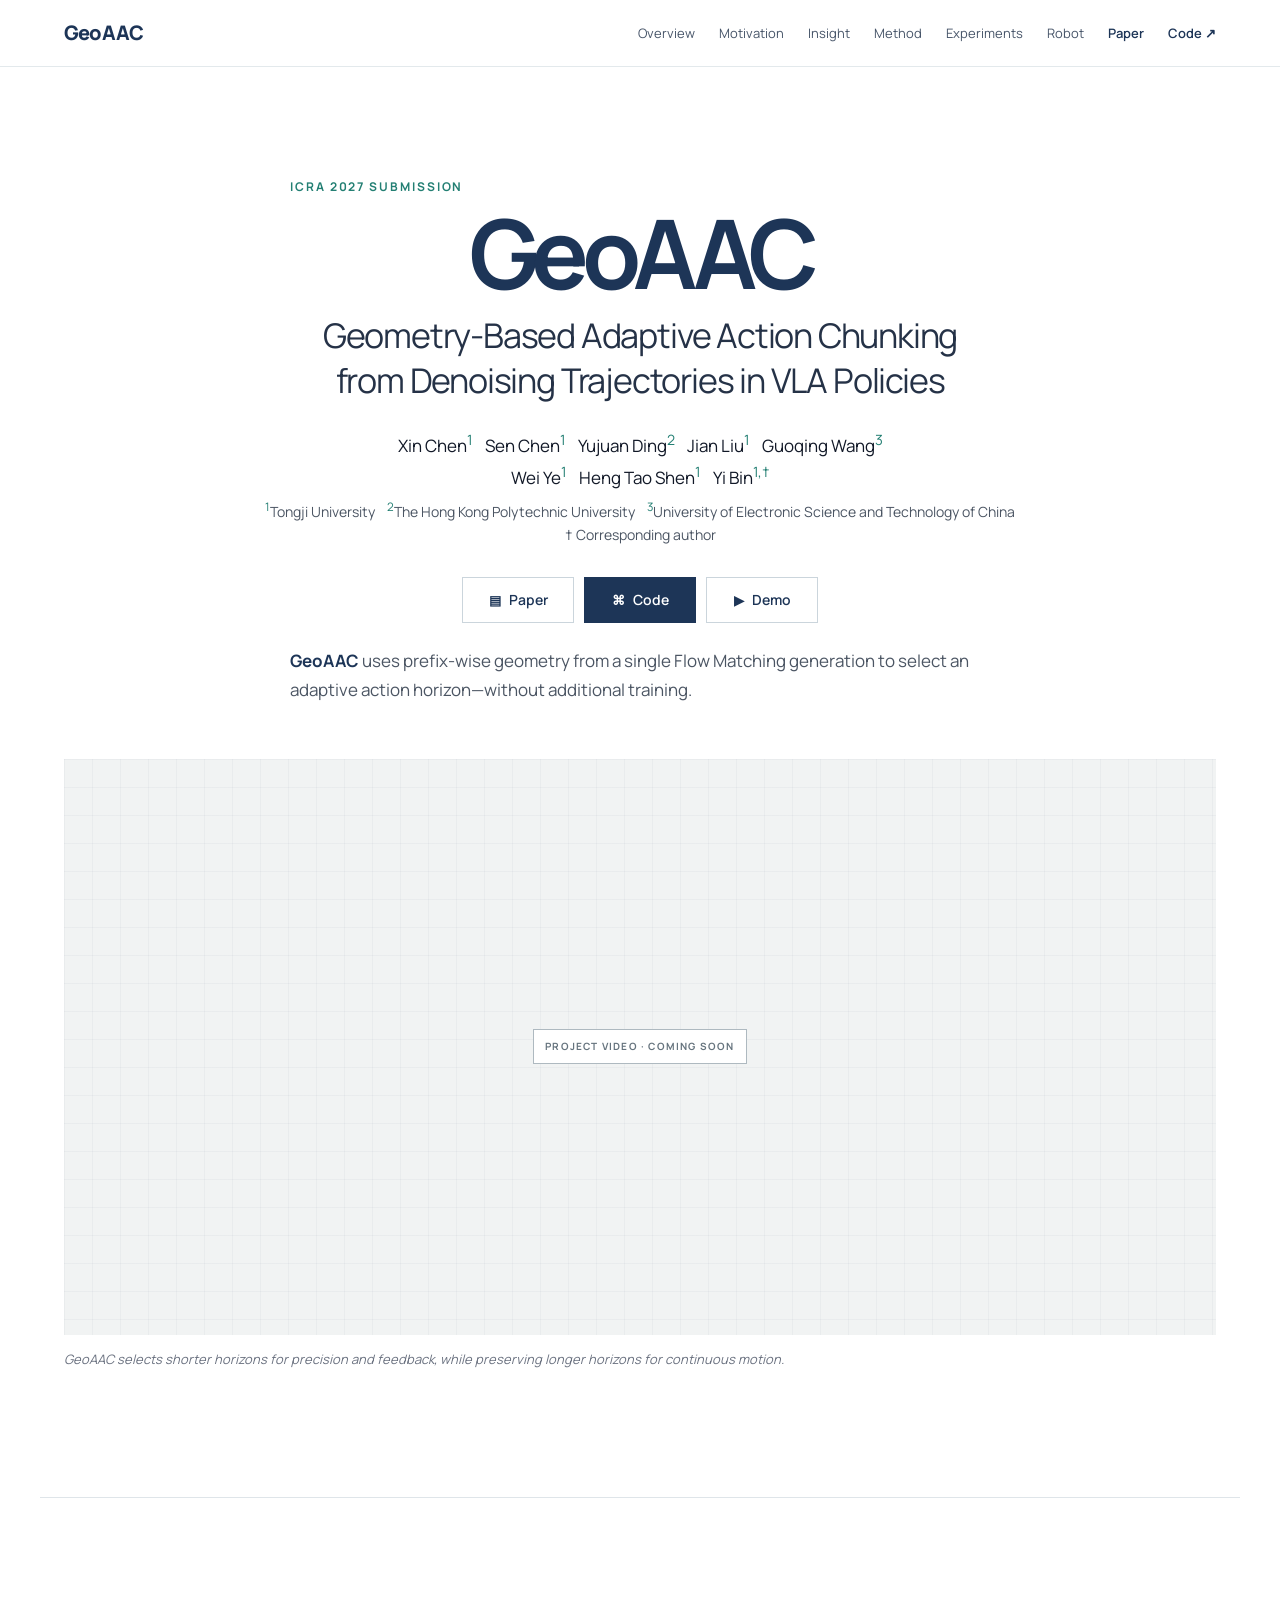
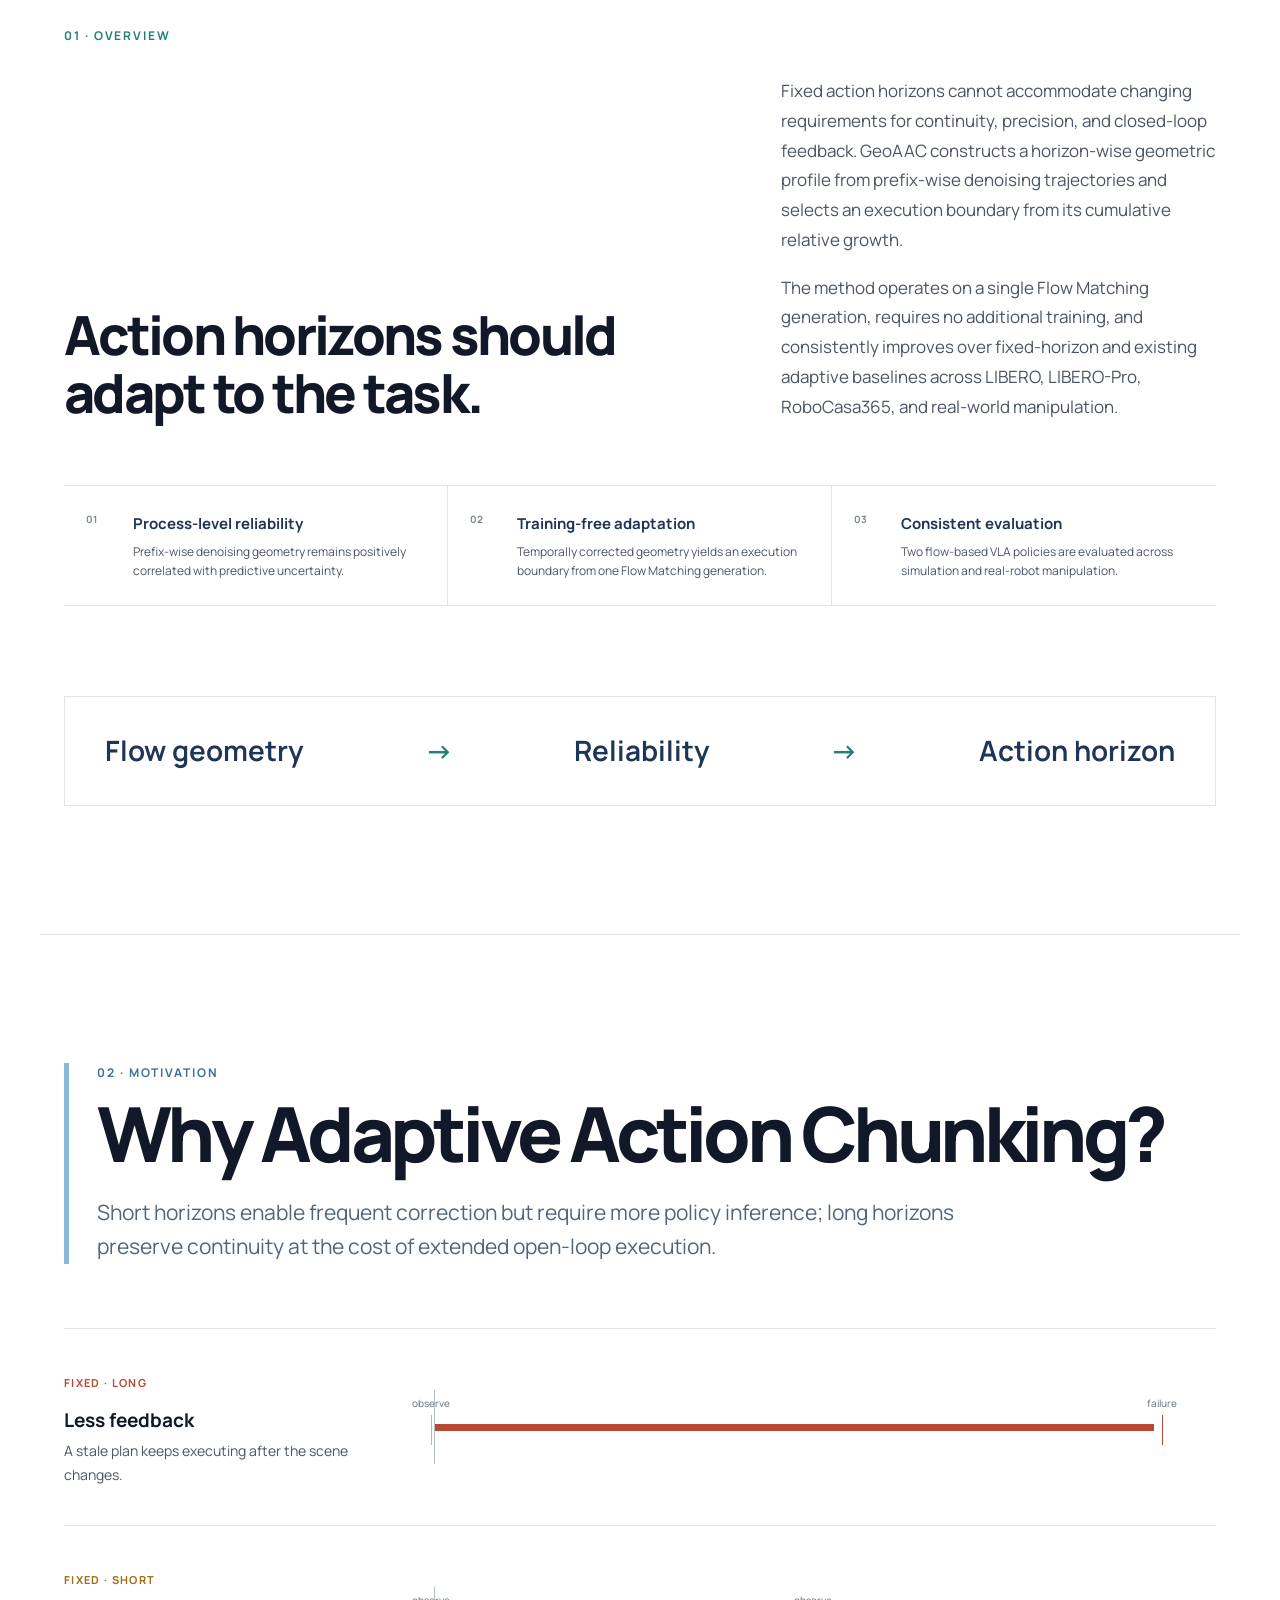
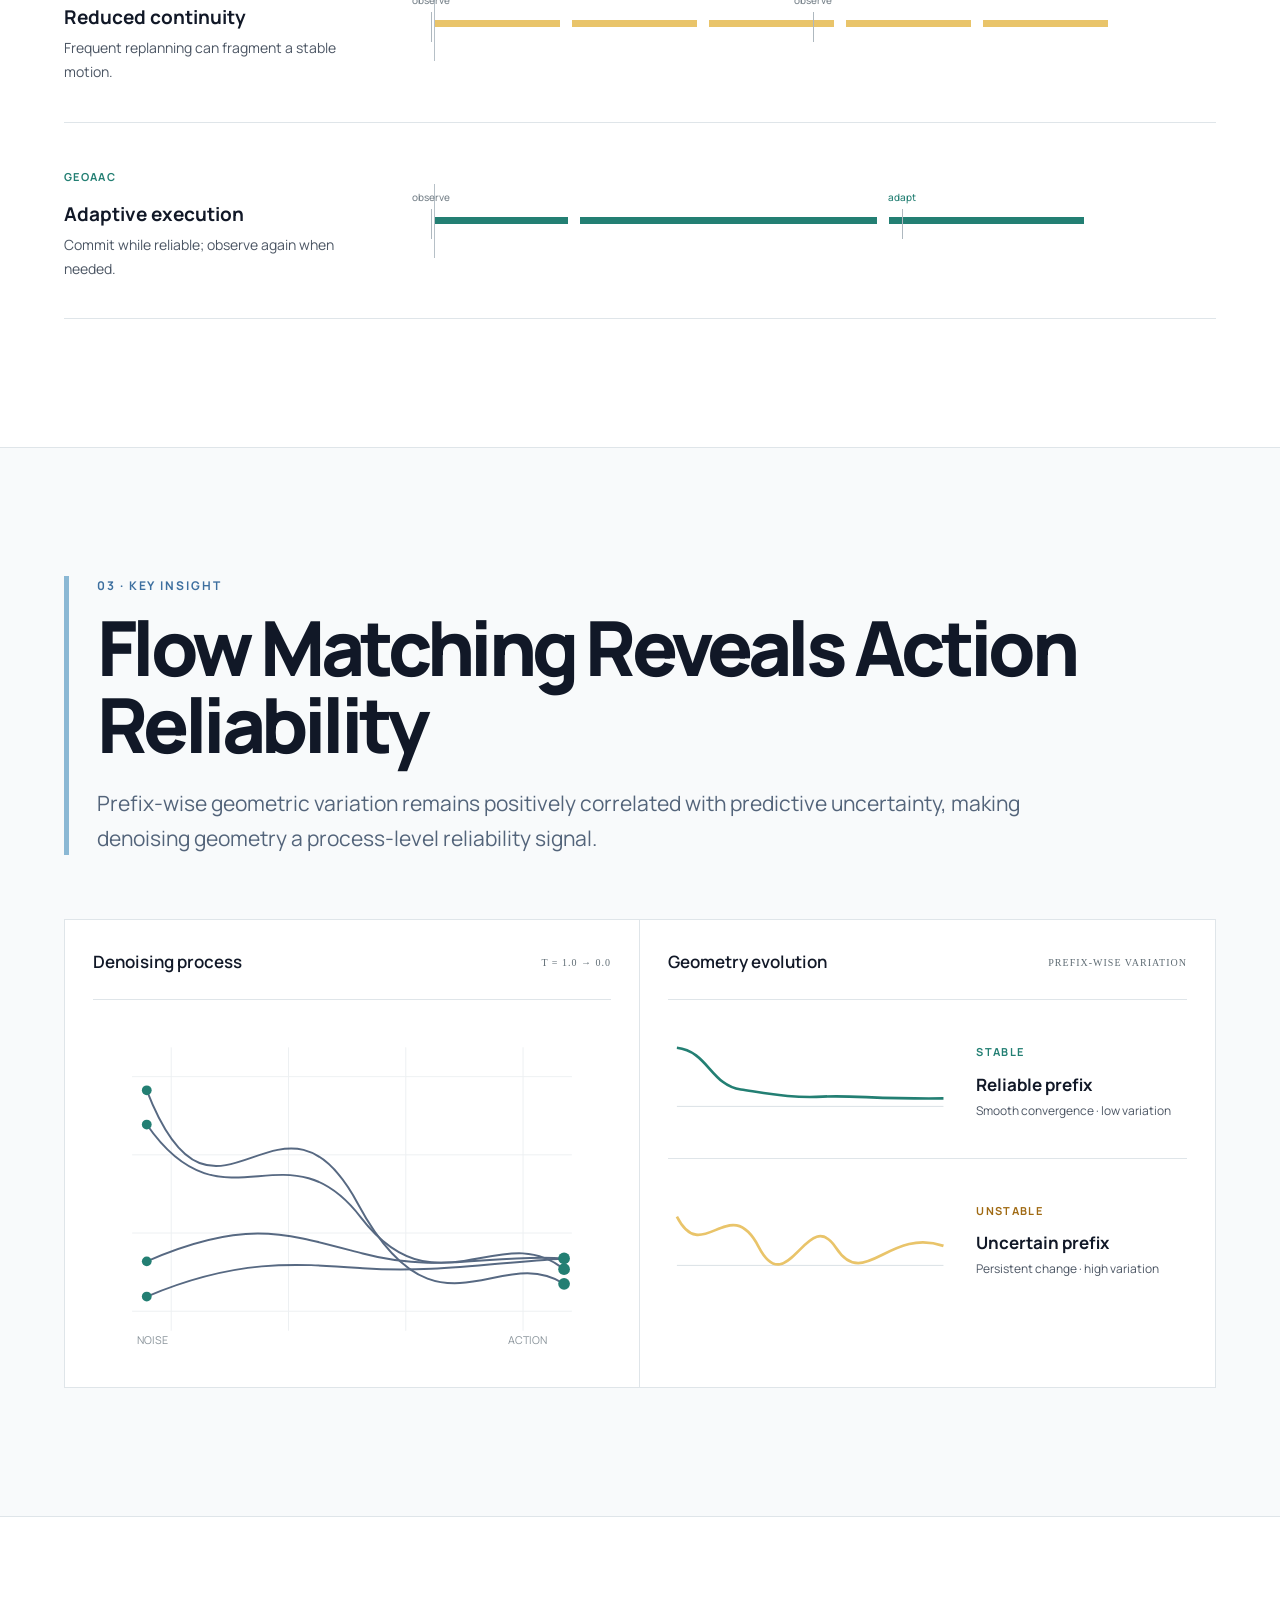
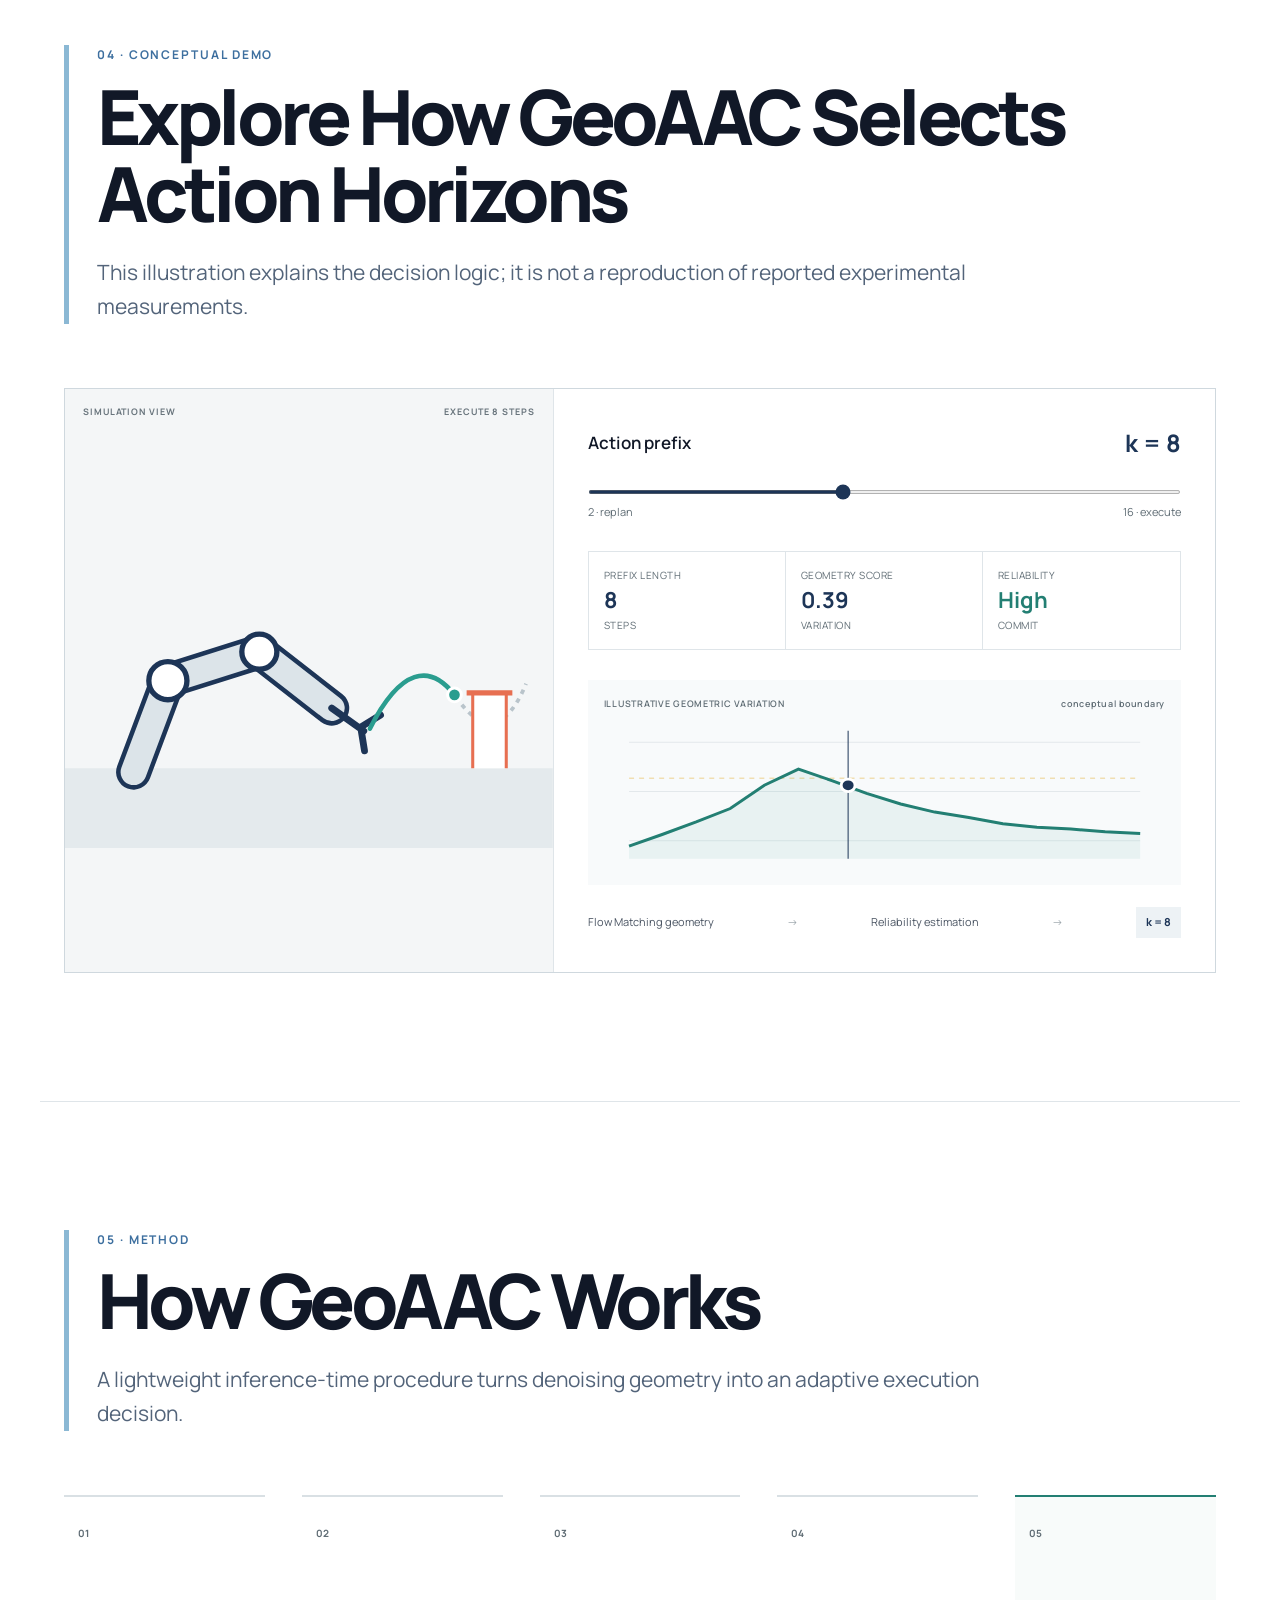
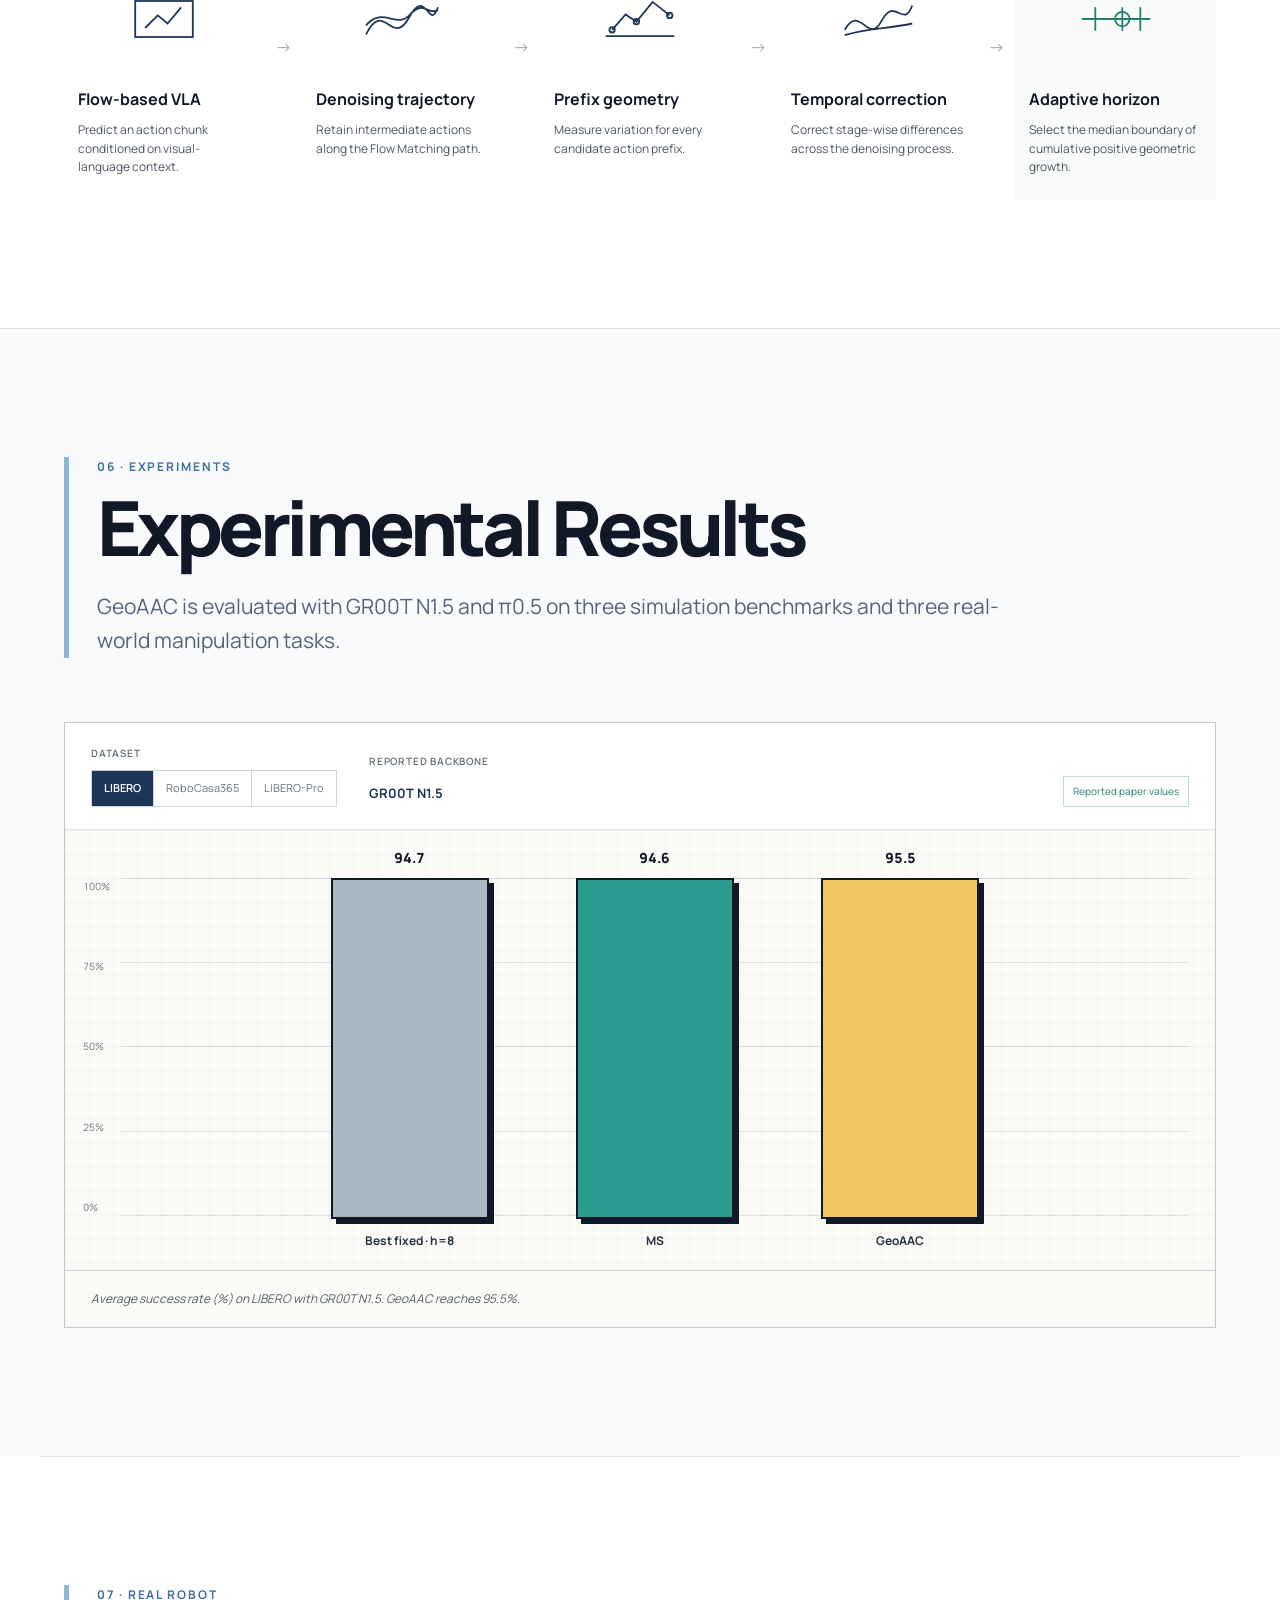
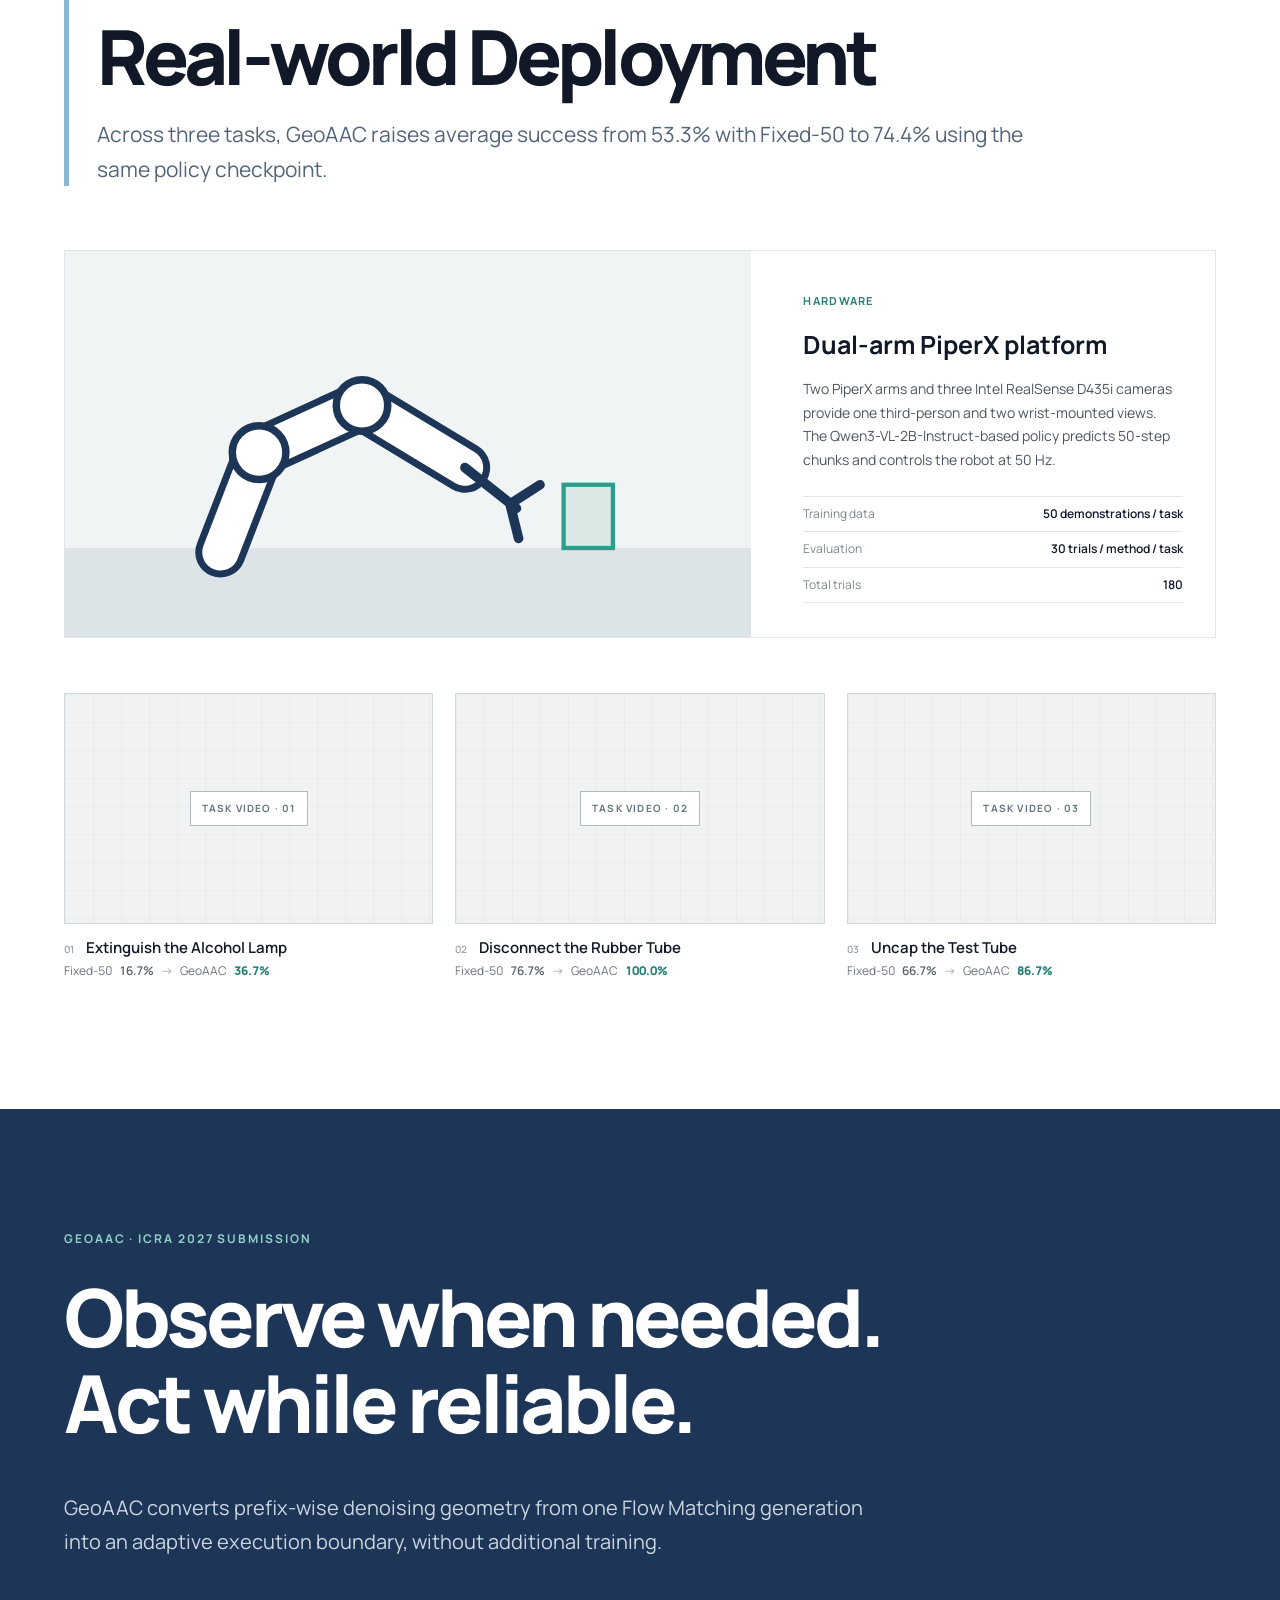
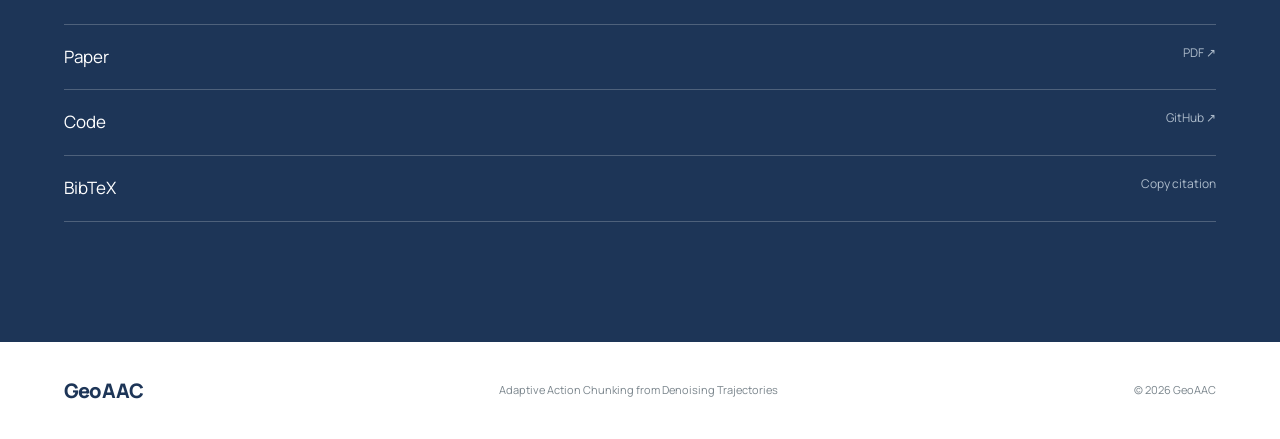
==== commit d6ad97f3: "Polish GeoAAC paper homepage" ====
--- a/index.html
+++ b/index.html
@@ -4,15 +4,15 @@
     <meta charset="utf-8" />
     <meta name="viewport" content="width=device-width, initial-scale=1" />
     <meta name="theme-color" content="#ffffff" />
-    <meta name="description" content="GeoAAC — Geometry-Based Adaptive Action Chunking for Flow-based Vision-Language-Action Policies." />
+    <meta name="description" content="GeoAAC adapts action horizons from the geometry of Flow Matching denoising trajectories in vision-language-action policies." />
     <meta property="og:title" content="GeoAAC" />
-    <meta property="og:description" content="Geometry-Based Adaptive Action Chunking for Flow-based Vision-Language-Action Policies." />
+    <meta property="og:description" content="Geometry-Based Adaptive Action Chunking from Denoising Trajectories in VLA Policies." />
     <meta property="og:type" content="website" />
     <meta property="og:url" content="https://todayispdxxx.github.io/GeoAAC/" />
     <link rel="icon" href="assets/favicon.svg" type="image/svg+xml" />
     <link rel="stylesheet" href="assets/styles.css" />
     <script src="assets/main.js" defer></script>
-    <title>GeoAAC — Geometry-Based Adaptive Action Chunking</title>
+    <title>GeoAAC — Adaptive Action Chunking from Denoising Trajectories</title>
   </head>
   <body>
     <a class="skip-link" href="#main">Skip to content</a>
@@ -22,7 +22,7 @@
         <button class="menu-button" type="button" aria-expanded="false" aria-controls="site-nav" aria-label="Open navigation"><span></span><span></span></button>
         <nav id="site-nav" aria-label="Primary navigation">
           <a href="#overview">Overview</a><a href="#motivation">Motivation</a><a href="#insight">Insight</a><a href="#method">Method</a><a href="#experiments">Experiments</a><a href="#robot">Robot</a>
-          <a class="quiet-link" href="#paper">Paper</a><a class="quiet-link" href="https://github.com/todayispdxxx/GeoAAC">Code ↗</a>
+          <a class="quiet-link" href="GeoAAC.pdf">Paper</a><a class="quiet-link" href="https://github.com/todayispdxxx/GeoAAC">Code ↗</a>
         </nav>
       </div>
     </header>
@@ -30,21 +30,21 @@
     <main id="main">
       <section class="hero" id="top">
         <div class="hero-copy reveal">
-          <p class="venue">ICRA 2027</p>
+          <p class="venue">ICRA 2027 Submission</p>
           <h1>GeoAAC</h1>
-          <p class="subtitle">Geometry-Based Adaptive Action Chunking<br />for Flow-based Vision-Language-Action Policies</p>
-          <p class="authors"><a href="#">Author One</a><sup>1</sup>&ensp;<a href="#">Author Two</a><sup>1</sup>&ensp;<a href="#">Author Three</a><sup>2</sup></p>
-          <p class="affiliations"><sup>1</sup>Affiliation One &nbsp;&nbsp; <sup>2</sup>Affiliation Two</p>
+          <p class="subtitle">Geometry-Based Adaptive Action Chunking<br />from Denoising Trajectories in VLA Policies</p>
+          <p class="authors">Xin Chen<sup>1</sup>&ensp; Sen Chen<sup>1</sup>&ensp; Yujuan Ding<sup>2</sup>&ensp; Jian Liu<sup>1</sup>&ensp; Guoqing Wang<sup>3</sup><br />Wei Ye<sup>1</sup>&ensp; Heng Tao Shen<sup>1</sup>&ensp; Yi Bin<sup>1,†</sup></p>
+          <p class="affiliations"><sup>1</sup>Tongji University &nbsp;&nbsp; <sup>2</sup>The Hong Kong Polytechnic University &nbsp;&nbsp; <sup>3</sup>University of Electronic Science and Technology of China<br />† Corresponding author</p>
           <div class="hero-actions">
-            <a class="button disabled" href="#paper" aria-label="Paper coming soon"><span class="button-icon">▤</span> Paper</a>
+            <a class="button" href="GeoAAC.pdf"><span class="button-icon">▤</span> Paper</a>
             <a class="button primary" href="https://github.com/todayispdxxx/GeoAAC"><span class="button-icon">⌘</span> Code</a>
-            <a class="button" href="#interactive"><span class="button-icon">▶</span> Video</a>
+            <a class="button" href="#interactive"><span class="button-icon">▶</span> Demo</a>
           </div>
-          <p class="hero-summary"><strong>GeoAAC</strong> enables VLA policies to adaptively determine action horizons using the geometry revealed by Flow Matching trajectories.</p>
+          <p class="hero-summary"><strong>GeoAAC</strong> uses prefix-wise geometry from a single Flow Matching generation to select an adaptive action horizon—without additional training.</p>
         </div>
 
         <figure class="hero-media reveal">
-          <div class="media-visual robot-scene" role="img" aria-label="Illustration of a robot manipulating laboratory objects">
+          <div class="media-visual robot-scene media-placeholder" data-placeholder="PROJECT VIDEO · COMING SOON" role="img" aria-label="Project video placeholder">
             <svg viewBox="0 0 1200 600" aria-hidden="true">
               <defs><linearGradient id="surface" x1="0" x2="0" y1="0" y2="1"><stop stop-color="#f8fafc"/><stop offset="1" stop-color="#e8eef2"/></linearGradient></defs>
               <rect width="1200" height="600" fill="#f5f7f8"/><path d="M0 438h1200v162H0z" fill="url(#surface)"/><path d="M0 438h1200" stroke="#cad5dc"/>
@@ -55,18 +55,23 @@
             </svg>
             <span class="play-button" aria-hidden="true">▶</span>
           </div>
-          <figcaption>GeoAAC replans when geometry indicates uncertainty and commits when the action prefix is reliable.</figcaption>
+          <figcaption>GeoAAC selects shorter horizons for precision and feedback, while preserving longer horizons for continuous motion.</figcaption>
         </figure>
       </section>
 
       <section class="section intro" id="overview">
         <p class="section-index reveal">01 · Overview</p>
-        <div class="intro-grid reveal"><h2>Action horizons should<br />adapt to the task.</h2><p>Flow-based VLA policies typically execute fixed-length action chunks. GeoAAC reads geometric variation along the denoising trajectory to estimate which action prefix is reliable—without changing the policy backbone.</p></div>
+        <div class="intro-grid reveal"><h2>Action horizons should<br />adapt to the task.</h2><div class="intro-copy"><p>Fixed action horizons cannot accommodate changing requirements for continuity, precision, and closed-loop feedback. GeoAAC constructs a horizon-wise geometric profile from prefix-wise denoising trajectories and selects an execution boundary from its cumulative relative growth.</p><p>The method operates on a single Flow Matching generation, requires no additional training, and consistently improves over fixed-horizon and existing adaptive baselines across LIBERO, LIBERO-Pro, RoboCasa365, and real-world manipulation.</p></div></div>
+        <ol class="contribution-list reveal">
+          <li><span>01</span><div><strong>Process-level reliability</strong><p>Prefix-wise denoising geometry remains positively correlated with predictive uncertainty.</p></div></li>
+          <li><span>02</span><div><strong>Training-free adaptation</strong><p>Temporally corrected geometry yields an execution boundary from one Flow Matching generation.</p></div></li>
+          <li><span>03</span><div><strong>Consistent evaluation</strong><p>Two flow-based VLA policies are evaluated across simulation and real-robot manipulation.</p></div></li>
+        </ol>
         <div class="statement reveal"><span>Flow geometry</span><i>→</i><span>Reliability</span><i>→</i><span>Action horizon</span></div>
       </section>
 
       <section class="section" id="motivation">
-        <header class="section-header reveal"><p class="section-index">02 · Motivation</p><h2>Why Adaptive<br />Action Chunking?</h2><p>A single horizon cannot be optimal for every moment. Long chunks reduce feedback; short chunks interrupt smooth execution.</p></header>
+        <header class="section-header reveal"><p class="section-index">02 · Motivation</p><h2>Why Adaptive Action Chunking?</h2><p>Short horizons enable frequent correction but require more policy inference; long horizons preserve continuity at the cost of extended open-loop execution.</p></header>
         <div class="timeline-comparison reveal">
           <div class="timeline-row fixed"><div><span class="tag red">Fixed · long</span><h3>Less feedback</h3><p>A stale plan keeps executing after the scene changes.</p></div><div class="timeline"><span style="--w:92%"></span><b class="event e1">observe</b><b class="event e2">failure</b></div></div>
           <div class="timeline-row short"><div><span class="tag orange">Fixed · short</span><h3>Reduced continuity</h3><p>Frequent replanning can fragment a stable motion.</p></div><div class="timeline segmented"><span></span><span></span><span></span><span></span><span></span><b class="event e1">observe</b><b class="event e3">observe</b></div></div>
@@ -75,7 +80,7 @@
       </section>
 
       <section class="section insight-section" id="insight">
-        <header class="section-header reveal"><p class="section-index">03 · Key insight</p><h2>Flow Matching Reveals<br />Action Reliability</h2><p>The evolution of an action prefix across denoising steps provides a geometric signal: convergence suggests reliability; persistent variation calls for earlier feedback.</p></header>
+        <header class="section-header reveal"><p class="section-index">03 · Key insight</p><h2>Flow Matching Reveals Action Reliability</h2><p>Prefix-wise geometric variation remains positively correlated with predictive uncertainty, making denoising geometry a process-level reliability signal.</p></header>
         <div class="insight-figure reveal">
           <div class="denoising-panel">
             <div class="figure-title"><span>Denoising process</span><small>t = 1.0 → 0.0</small></div>
@@ -88,14 +93,14 @@
           </div>
           <div class="geometry-panel">
             <div class="figure-title"><span>Geometry evolution</span><small>prefix-wise variation</small></div>
-            <div class="geometry-case stable"><div class="mini-chart"><svg viewBox="0 0 320 100"><path class="axis" d="M10 86h300"/><path class="curve" d="M10 20c35 4 38 42 72 47s60 10 92 8 62 3 136 2"/></svg></div><div><span class="tag teal">Stable</span><h3>Reliable prefix</h3><p>Smooth convergence · low variation</p></div></div>
-            <div class="geometry-case unstable"><div class="mini-chart"><svg viewBox="0 0 320 100"><path class="axis" d="M10 86h300"/><path class="curve" d="M10 31c29 57 59-29 92 34s55-48 87 1 59-23 121-2"/></svg></div><div><span class="tag orange">Unstable</span><h3>Uncertain prefix</h3><p>Persistent change · high variation</p></div></div>
+            <div class="geometry-case stable"><div class="mini-chart"><svg viewBox="0 0 320 100" aria-hidden="true"><path class="axis" d="M10 86h300"/><path class="curve" d="M10 20c35 4 38 42 72 47s60 10 92 8 62 3 136 2"/></svg></div><div><span class="tag teal">Stable</span><h3>Reliable prefix</h3><p>Smooth convergence · low variation</p></div></div>
+            <div class="geometry-case unstable"><div class="mini-chart"><svg viewBox="0 0 320 100" aria-hidden="true"><path class="axis" d="M10 86h300"/><path class="curve" d="M10 31c29 57 59-29 92 34s55-48 87 1 59-23 121-2"/></svg></div><div><span class="tag orange">Unstable</span><h3>Uncertain prefix</h3><p>Persistent change · high variation</p></div></div>
           </div>
         </div>
       </section>
 
       <section class="section interactive-section" id="interactive">
-        <header class="section-header reveal"><p class="section-index">04 · Interactive demo</p><h2>Explore How GeoAAC<br />Selects Action Horizons</h2><p>Move the prefix length to inspect how accumulated geometric variation changes the reliability decision.</p></header>
+        <header class="section-header reveal"><p class="section-index">04 · Conceptual demo</p><h2>Explore How GeoAAC Selects Action Horizons</h2><p>This illustration explains the decision logic; it is not a reproduction of reported experimental measurements.</p></header>
         <div class="demo-shell reveal">
           <div class="demo-scene">
             <div class="demo-topline"><span>SIMULATION VIEW</span><span id="frame-label">EXECUTE 8 STEPS</span></div>
@@ -113,7 +118,7 @@
             <input id="horizon" type="range" min="2" max="16" value="8" step="1" aria-label="Action horizon" />
             <div class="range-labels"><span>2 · replan</span><span>16 · execute</span></div>
             <div class="metric-row"><div><small>Prefix length</small><strong id="prefix-value">8</strong><span>steps</span></div><div><small>Geometry score</small><strong id="geometry-value">0.39</strong><span>variation</span></div><div><small>Reliability</small><strong id="reliability-value" class="reliable">High</strong><span id="decision-value">commit</span></div></div>
-            <div class="geometry-chart"><div class="chart-label"><span>GEOMETRIC VARIATION</span><span>threshold 0.42</span></div><svg viewBox="0 0 560 190" preserveAspectRatio="none"><g class="chart-grid"><path d="M25 35h510M25 90h510M25 145h510"/></g><path class="threshold" d="M25 75h510"/><path class="area" d="M25 151 58 138 92 124 126 109 160 83 194 65 228 78 262 92 296 104 330 113 364 119 398 126 432 130 466 132 500 135 535 137V165H25Z"/><path class="score-curve" d="M25 151 58 138 92 124 126 109 160 83 194 65 228 78 262 92 296 104 330 113 364 119 398 126 432 130 466 132 500 135 535 137" pathLength="100"/><line id="chart-cursor" x1="244" y1="22" x2="244" y2="165"/><circle id="chart-point" cx="244" cy="87" r="7"/></svg></div>
+            <div class="geometry-chart"><div class="chart-label"><span>ILLUSTRATIVE GEOMETRIC VARIATION</span><span>conceptual boundary</span></div><svg viewBox="0 0 560 190" preserveAspectRatio="none" aria-hidden="true"><g class="chart-grid"><path d="M25 35h510M25 90h510M25 145h510"/></g><path class="threshold" d="M25 75h510"/><path class="area" d="M25 151 58 138 92 124 126 109 160 83 194 65 228 78 262 92 296 104 330 113 364 119 398 126 432 130 466 132 500 135 535 137V165H25Z"/><path class="score-curve" d="M25 151 58 138 92 124 126 109 160 83 194 65 228 78 262 92 296 104 330 113 364 119 398 126 432 130 466 132 500 135 535 137" pathLength="100"/><line id="chart-cursor" x1="244" y1="22" x2="244" y2="165"/><circle id="chart-point" cx="244" cy="87" r="7"/></svg></div>
             <div class="logic-strip"><span>Flow Matching geometry</span><i>→</i><span>Reliability estimation</span><i>→</i><strong>k = <b id="logic-k">8</b></strong></div>
           </div>
         </div>
@@ -122,47 +127,47 @@
       <section class="section" id="method">
         <header class="section-header reveal"><p class="section-index">05 · Method</p><h2>How GeoAAC Works</h2><p>A lightweight inference-time procedure turns denoising geometry into an adaptive execution decision.</p></header>
         <div class="method-flow reveal">
-          <div class="method-step"><span>01</span><svg viewBox="0 0 100 70"><rect x="18" y="15" width="64" height="40" rx="4"/><path d="m29 45 14-14 11 9 15-18"/></svg><h3>Flow-based VLA</h3><p>Predict an action chunk conditioned on visual-language context.</p></div><i>→</i>
-          <div class="method-step"><span>02</span><svg viewBox="0 0 100 70"><path d="M10 52c20-40 29 16 48-19s22 17 32-11M10 42c19-22 34 5 49-12s21 2 31-5"/></svg><h3>Denoising trajectory</h3><p>Retain intermediate actions along the Flow Matching path.</p></div><i>→</i>
-          <div class="method-step"><span>03</span><svg viewBox="0 0 100 70"><path d="M12 54h76M19 47l15-17 12 8 18-22 19 15"/><circle cx="19" cy="47" r="3"/><circle cx="46" cy="38" r="3"/><circle cx="83" cy="31" r="3"/></svg><h3>Prefix geometry</h3><p>Measure variation for every candidate action prefix.</p></div><i>→</i>
-          <div class="method-step"><span>04</span><svg viewBox="0 0 100 70"><path d="M13 47c17-30 26 18 41-10s24 10 34-17M13 53c25-8 48-7 75-13"/></svg><h3>Temporal correction</h3><p>Stabilize the signal across consecutive observations.</p></div><i>→</i>
-          <div class="method-step selected"><span>05</span><svg viewBox="0 0 100 70"><path d="M12 35h76M27 22v26M57 22v26M77 22v26"/><circle cx="57" cy="35" r="8"/></svg><h3>Adaptive horizon</h3><p>Execute the longest action prefix deemed reliable.</p></div>
+          <div class="method-step"><span>01</span><svg viewBox="0 0 100 70" aria-hidden="true"><rect x="18" y="15" width="64" height="40"/><path d="m29 45 14-14 11 9 15-18"/></svg><h3>Flow-based VLA</h3><p>Predict an action chunk conditioned on visual-language context.</p></div><i>→</i>
+          <div class="method-step"><span>02</span><svg viewBox="0 0 100 70" aria-hidden="true"><path d="M10 52c20-40 29 16 48-19s22 17 32-11M10 42c19-22 34 5 49-12s21 2 31-5"/></svg><h3>Denoising trajectory</h3><p>Retain intermediate actions along the Flow Matching path.</p></div><i>→</i>
+          <div class="method-step"><span>03</span><svg viewBox="0 0 100 70" aria-hidden="true"><path d="M12 54h76M19 47l15-17 12 8 18-22 19 15"/><circle cx="19" cy="47" r="3"/><circle cx="46" cy="38" r="3"/><circle cx="83" cy="31" r="3"/></svg><h3>Prefix geometry</h3><p>Measure variation for every candidate action prefix.</p></div><i>→</i>
+          <div class="method-step"><span>04</span><svg viewBox="0 0 100 70" aria-hidden="true"><path d="M13 47c17-30 26 18 41-10s24 10 34-17M13 53c25-8 48-7 75-13"/></svg><h3>Temporal correction</h3><p>Correct stage-wise differences across the denoising process.</p></div><i>→</i>
+          <div class="method-step selected"><span>05</span><svg viewBox="0 0 100 70" aria-hidden="true"><path d="M12 35h76M27 22v26M57 22v26M77 22v26"/><circle cx="57" cy="35" r="8"/></svg><h3>Adaptive horizon</h3><p>Select the median boundary of cumulative positive geometric growth.</p></div>
         </div>
       </section>
 
       <section class="section experiments-section" id="experiments">
-        <header class="section-header reveal"><p class="section-index">06 · Experiments</p><h2>Experimental Results</h2><p>Explore the planned comparison layout across simulation benchmarks and VLA backbones.</p></header>
+        <header class="section-header reveal"><p class="section-index">06 · Experiments</p><h2>Experimental Results</h2><p>GeoAAC is evaluated with GR00T N1.5 and π0.5 on three simulation benchmarks and three real-world manipulation tasks.</p></header>
         <div class="results-shell reveal">
-          <div class="results-toolbar"><div><span>Dataset</span><div class="segmented-control" id="dataset-control"><button class="active" data-dataset="libero">LIBERO</button><button data-dataset="robocasa">RoboCasa365</button><button data-dataset="libero-pro">LIBERO-Pro</button></div></div><div><span>Model</span><div class="segmented-control" id="model-control"><button class="active" data-model="groot">GR00T N1.5</button><button data-model="pi">π0.5</button></div></div><small class="preview-badge">Layout preview · replace with reported values</small></div>
-          <div class="bar-chart" id="bar-chart" aria-label="Illustrative success rate bar chart">
-            <div class="y-axis"><span>100</span><span>75</span><span>50</span><span>25</span><span>0</span></div>
-            <div class="bars"><div class="grid"><i></i><i></i><i></i><i></i><i></i></div><div class="bar-item"><div class="bar baseline" data-key="fixed-long" style="--value:61"><strong>61</strong></div><span>Fixed · 16</span></div><div class="bar-item"><div class="bar baseline" data-key="fixed-short" style="--value:68"><strong>68</strong></div><span>Fixed · 4</span></div><div class="bar-item"><div class="bar adaptive-bar" data-key="geoaac" style="--value:79"><strong>79</strong></div><span>GeoAAC</span></div></div>
+          <div class="results-toolbar"><div><span>Dataset</span><div class="segmented-control" id="dataset-control"><button class="active" type="button" data-dataset="libero" aria-pressed="true">LIBERO</button><button type="button" data-dataset="robocasa" aria-pressed="false">RoboCasa365</button><button type="button" data-dataset="libero-pro" aria-pressed="false">LIBERO-Pro</button></div></div><div class="reported-config"><span>Reported backbone</span><strong id="result-model">GR00T N1.5</strong></div><small class="preview-badge">Reported paper values</small></div>
+          <div class="bar-chart" id="bar-chart" aria-label="Reported success rate comparison">
+            <div class="y-axis"><span>100%</span><span>75%</span><span>50%</span><span>25%</span><span>0%</span></div>
+            <div class="bars"><div class="grid"><i></i><i></i><i></i><i></i><i></i></div><div class="bar-item"><div class="bar fixed-bar" style="--value:94.7"><strong>94.7</strong></div><span id="result-label-0">Best fixed · h=8</span></div><div class="bar-item"><div class="bar ms-bar" style="--value:94.6"><strong>94.6</strong></div><span id="result-label-1">MS</span></div><div class="bar-item"><div class="bar adaptive-bar" style="--value:95.5"><strong>95.5</strong></div><span id="result-label-2">GeoAAC</span></div></div>
           </div>
-          <p class="results-note">Success Rate (%) · Values shown are visual placeholders, not reported results.</p>
+          <p class="results-note" id="results-note" aria-live="polite">Average success rate (%) on LIBERO with GR00T N1.5. GeoAAC reaches 95.5%.</p>
         </div>
       </section>
 
       <section class="section" id="robot">
-        <header class="section-header reveal"><p class="section-index">07 · Real robot</p><h2>Real-world Deployment</h2><p>GeoAAC is evaluated on contact-rich and precision-sensitive tasks using a PiperX robot setup.</p></header>
-        <div class="robot-setup reveal"><div class="setup-illustration"><svg viewBox="0 0 640 360"><rect width="640" height="360" fill="#f1f4f5"/><path d="M0 277h640v83H0" fill="#dce4e8"/><g fill="none" stroke-linecap="round"><path d="M145 281 181 188 277 144 373 202" stroke="#1d3557" stroke-width="47"/><path d="M145 281 181 188 277 144 373 202" stroke="#fff" stroke-width="34"/><circle cx="181" cy="188" r="25" fill="#fff" stroke="#1d3557" stroke-width="7"/><circle cx="277" cy="144" r="24" fill="#fff" stroke="#1d3557" stroke-width="7"/><path d="m373 202 48 38m-6-4 28-18m-28 18 8 32" stroke="#1d3557" stroke-width="9"/></g><rect x="465" y="218" width="46" height="59" fill="#dce8e6" stroke="#2a9d8f" stroke-width="4"/></svg></div><div><span class="tag teal">Hardware</span><h3>PiperX manipulation setup</h3><p>Replace this schematic with the final robot setup photograph and add camera, control frequency, and task protocol details.</p><dl><div><dt>Robot</dt><dd>PiperX</dd></div><div><dt>Tasks</dt><dd>3 manipulation skills</dd></div><div><dt>Policy</dt><dd>Flow-based VLA</dd></div></dl></div></div>
+        <header class="section-header reveal"><p class="section-index">07 · Real robot</p><h2>Real-world Deployment</h2><p>Across three tasks, GeoAAC raises average success from 53.3% with Fixed-50 to 74.4% using the same policy checkpoint.</p></header>
+        <div class="robot-setup reveal"><div class="setup-illustration"><svg viewBox="0 0 640 360" role="img" aria-label="Simplified dual-arm robot hardware setup"><rect width="640" height="360" fill="#f1f4f5"/><path d="M0 277h640v83H0" fill="#dce4e8"/><g fill="none" stroke-linecap="round"><path d="M145 281 181 188 277 144 373 202" stroke="#1d3557" stroke-width="47"/><path d="M145 281 181 188 277 144 373 202" stroke="#fff" stroke-width="34"/><circle cx="181" cy="188" r="25" fill="#fff" stroke="#1d3557" stroke-width="7"/><circle cx="277" cy="144" r="24" fill="#fff" stroke="#1d3557" stroke-width="7"/><path d="m373 202 48 38m-6-4 28-18m-28 18 8 32" stroke="#1d3557" stroke-width="9"/></g><rect x="465" y="218" width="46" height="59" fill="#dce8e6" stroke="#2a9d8f" stroke-width="4"/></svg></div><div><span class="tag teal">Hardware</span><h3>Dual-arm PiperX platform</h3><p>Two PiperX arms and three Intel RealSense D435i cameras provide one third-person and two wrist-mounted views. The Qwen3-VL-2B-Instruct-based policy predicts 50-step chunks and controls the robot at 50 Hz.</p><dl><div><dt>Training data</dt><dd>50 demonstrations / task</dd></div><div><dt>Evaluation</dt><dd>30 trials / method / task</dd></div><div><dt>Total trials</dt><dd>180</dd></div></dl></div></div>
         <div class="task-gallery reveal">
-          <article class="task"><div class="task-thumb task-lamp"><span class="comparison-label">Fixed horizon <b>vs.</b> GeoAAC</span><svg viewBox="0 0 400 250"><path d="M0 195h400"/><path d="M165 193v-93h44v93m-52-93h60"/><circle cx="187" cy="138" r="10"/><path d="M43 191 76 110l95 20"/><circle cx="76" cy="110" r="21"/></svg><span class="play-small">▶</span></div><p><span>01</span>Alcohol Lamp</p></article>
-          <article class="task"><div class="task-thumb task-tube"><span class="comparison-label">Fixed horizon <b>vs.</b> GeoAAC</span><svg viewBox="0 0 400 250"><path d="M0 195h400"/><path d="M135 155c44-91 91 68 140-29"/><path d="M43 191 76 110l95 20"/><circle cx="76" cy="110" r="21"/></svg><span class="play-small">▶</span></div><p><span>02</span>Rubber Tube Disconnection</p></article>
-          <article class="task"><div class="task-thumb task-vial"><span class="comparison-label">Fixed horizon <b>vs.</b> GeoAAC</span><svg viewBox="0 0 400 250"><path d="M0 195h400"/><path d="M181 193v-91h39v91m-46-91h53m-48-18h43v18"/><path d="M43 191 76 110l95 20"/><circle cx="76" cy="110" r="21"/></svg><span class="play-small">▶</span></div><p><span>03</span>Test Tube Uncapping</p></article>
+          <article class="task"><div class="task-thumb task-lamp media-placeholder" data-placeholder="TASK VIDEO · 01" role="img" aria-label="Video placeholder for extinguishing an alcohol lamp"><svg viewBox="0 0 400 250" aria-hidden="true"><path d="M0 195h400"/><path d="M165 193v-93h44v93m-52-93h60"/><circle cx="187" cy="138" r="10"/><path d="M43 191 76 110l95 20"/><circle cx="76" cy="110" r="21"/></svg><span class="play-small" aria-hidden="true">▶</span></div><p><span>01</span>Extinguish the Alcohol Lamp</p><small class="task-result">Fixed-50 <b>16.7%</b><i>→</i> GeoAAC <strong>36.7%</strong></small></article>
+          <article class="task"><div class="task-thumb task-tube media-placeholder" data-placeholder="TASK VIDEO · 02" role="img" aria-label="Video placeholder for disconnecting a rubber tube"><svg viewBox="0 0 400 250" aria-hidden="true"><path d="M0 195h400"/><path d="M135 155c44-91 91 68 140-29"/><path d="M43 191 76 110l95 20"/><circle cx="76" cy="110" r="21"/></svg><span class="play-small" aria-hidden="true">▶</span></div><p><span>02</span>Disconnect the Rubber Tube</p><small class="task-result">Fixed-50 <b>76.7%</b><i>→</i> GeoAAC <strong>100.0%</strong></small></article>
+          <article class="task"><div class="task-thumb task-vial media-placeholder" data-placeholder="TASK VIDEO · 03" role="img" aria-label="Video placeholder for uncapping a test tube"><svg viewBox="0 0 400 250" aria-hidden="true"><path d="M0 195h400"/><path d="M181 193v-91h39v91m-46-91h53m-48-18h43v18"/><path d="M43 191 76 110l95 20"/><circle cx="76" cy="110" r="21"/></svg><span class="play-small" aria-hidden="true">▶</span></div><p><span>03</span>Uncap the Test Tube</p><small class="task-result">Fixed-50 <b>66.7%</b><i>→</i> GeoAAC <strong>86.7%</strong></small></article>
         </div>
       </section>
 
       <section class="final-section" id="paper">
-        <div class="final-inner reveal"><p class="section-index">GeoAAC · ICRA 2027</p><h2>Observe when needed.<br />Act while reliable.</h2><p class="final-quote">“GeoAAC enables VLA policies to decide not only what action to execute, but also when to observe and adapt.”</p><div class="final-links"><a class="disabled" href="#paper">Paper <span>Coming soon</span></a><a href="https://github.com/todayispdxxx/GeoAAC">Code <span>GitHub ↗</span></a><button id="bibtex-button" type="button">BibTeX <span>Copy citation</span></button></div>
+        <div class="final-inner reveal"><p class="section-index">GeoAAC · ICRA 2027 Submission</p><h2>Observe when needed.<br />Act while reliable.</h2><p class="final-quote">GeoAAC converts prefix-wise denoising geometry from one Flow Matching generation into an adaptive execution boundary, without additional training.</p><div class="final-links"><a href="GeoAAC.pdf">Paper <span>PDF ↗</span></a><a href="https://github.com/todayispdxxx/GeoAAC">Code <span>GitHub ↗</span></a><button id="bibtex-button" type="button">BibTeX <span>Copy citation</span></button></div>
           <pre id="bibtex" hidden>@inproceedings{geoaac2027,
-  title   = {GeoAAC: Geometry-Based Adaptive Action Chunking for Flow-based Vision-Language-Action Policies},
-  author  = {Author list to be added},
+  title   = {GeoAAC: Geometry-Based Adaptive Action Chunking from Denoising Trajectories in VLA Policies},
+  author  = {Xin Chen and Sen Chen and Yujuan Ding and Jian Liu and Guoqing Wang and Wei Ye and Heng Tao Shen and Yi Bin},
   booktitle = {IEEE International Conference on Robotics and Automation},
   year    = {2027}
 }</pre>
         </div>
       </section>
     </main>
-    <footer><a class="wordmark" href="#top">GeoAAC</a><p>Geometry-Based Adaptive Action Chunking</p><p>© <span id="year"></span> GeoAAC</p></footer>
+    <footer><a class="wordmark" href="#top">GeoAAC</a><p>Adaptive Action Chunking from Denoising Trajectories</p><p>© <span id="year"></span> GeoAAC</p></footer>
   </body>
 </html>
--- a/assets/styles.css
+++ b/assets/styles.css
@@ -1,6 +1,10 @@
-@import url('https://fonts.googleapis.com/css2?family=Inter:wght@400;500;600;700;800&display=swap');
-:root{--navy:#1d3557;--teal:#2a9d8f;--orange:#e9c46a;--red:#e76f51;--ink:#111827;--muted:#4b5563;--light:#f6f8f9;--line:#dfe5e9;--max:1200px}
-*{box-sizing:border-box}html{scroll-behavior:smooth;scroll-padding-top:78px}body{margin:0;background:#fff;color:var(--ink);font:400 17px/1.7 Inter,Arial,sans-serif;-webkit-font-smoothing:antialiased}a{color:inherit;text-decoration:none}button,input{font:inherit}.skip-link{position:fixed;z-index:100;left:16px;top:-60px;background:var(--navy);color:#fff;padding:9px 14px}.skip-link:focus{top:12px}
+/* Hallmark · theme: studied-DNA (source: user image 2 primary; images 1/3 secondary)
+ * genre: modern academic · macrostructure: long-form research project
+ * pre-emit critique: P5 H5 E4 S5 R5 V4 · contrast: pass (40–41)
+ * nav: academic index · footer: Ft1 · slop: pass (42–49) · mobile: pass (34, 49–57) */
+@import url('https://fonts.googleapis.com/css2?family=Manrope:wght@400;500;600;700;800&display=swap');
+:root{--navy:#1d3557;--teal:#237f73;--orange:#e9c46a;--red:#b94934;--ink:#111827;--muted:#4b5563;--label:#5f6c74;--light:#f6f8f9;--line:#dfe5e9;--blue-rule:#8bb8d4;--chart-paper:#fbfaf6;--placeholder:#f1f3f3;--max:1200px}
+*{box-sizing:border-box}html{scroll-behavior:smooth;scroll-padding-top:78px}body{margin:0;background:#fff;color:var(--ink);font:400 17px/1.7 Manrope,Arial,sans-serif;-webkit-font-smoothing:antialiased}a{color:inherit;text-decoration:none}button,input{font:inherit}.skip-link{position:fixed;z-index:100;left:16px;top:-60px;background:var(--navy);color:#fff;padding:9px 14px}.skip-link:focus{top:12px}
 .site-header{position:sticky;z-index:20;top:0;background:rgba(255,255,255,.93);border-bottom:1px solid rgba(223,229,233,.85);backdrop-filter:blur(12px)}.nav-inner{max-width:var(--max);height:66px;margin:auto;padding:0 24px;display:flex;align-items:center;justify-content:space-between}.wordmark{font-size:20px;font-weight:800;letter-spacing:-.04em;color:var(--navy)}nav{display:flex;align-items:center;gap:24px;font-size:13px;color:#475569}nav a{transition:color .2s}nav a:hover,nav a.active{color:var(--navy)}nav .quiet-link{font-weight:600;color:var(--navy)}.menu-button{display:none;background:none;border:0;padding:8px}.menu-button span{display:block;width:23px;height:1.5px;margin:6px;background:var(--navy)}
 .hero{max-width:var(--max);margin:auto;padding:110px 24px 128px;text-align:center}.venue,.section-index{margin:0;color:var(--teal);font-size:12px;font-weight:700;letter-spacing:.16em;text-transform:uppercase}.hero h1{margin:8px 0 12px;font-size:clamp(68px,8vw,96px);line-height:1;letter-spacing:-.075em;color:var(--navy)}.subtitle{margin:0 auto 26px;max-width:960px;color:#253247;font-size:clamp(24px,3vw,34px);line-height:1.3;letter-spacing:-.035em}.authors{margin:0 0 4px;font-size:17px}.authors a{color:var(--navy);font-weight:600}.authors sup,.affiliations sup{color:var(--teal)}.affiliations{margin:0;color:var(--muted);font-size:14px}.hero-actions{margin:30px 0 24px;display:flex;gap:10px;justify-content:center}.button{display:inline-flex;align-items:center;justify-content:center;min-width:112px;padding:10px 18px;border:1px solid #cbd5dc;border-radius:6px;color:var(--navy);font-size:14px;font-weight:600;transition:.2s}.button:hover{border-color:var(--navy);transform:translateY(-1px)}.button.primary{background:var(--navy);border-color:var(--navy);color:#fff}.button.disabled{opacity:.55}.button-icon{margin-right:8px;font-size:13px}.hero-summary{max-width:700px;margin:0 auto 54px;color:var(--muted);font-size:17px}.hero-summary strong{color:var(--navy)}
 .hero-media{margin:0}.media-visual{position:relative;overflow:hidden;border-radius:12px;background:var(--light);aspect-ratio:2/1}.media-visual svg{display:block;width:100%;height:100%}.robot-scene:hover .trajectory{animation:dash 4s linear infinite}.play-button,.play-small{position:absolute;display:grid;place-items:center;border-radius:50%;background:rgba(29,53,87,.92);color:#fff;box-shadow:0 4px 18px rgba(29,53,87,.15)}.play-button{width:60px;height:60px;left:50%;top:50%;transform:translate(-50%,-50%);padding-left:4px;font-size:18px}.hero-media figcaption{padding-top:12px;color:#6b7280;font-size:13px;text-align:left}.section{max-width:var(--max);margin:auto;padding:128px 24px;border-top:1px solid var(--line)}.section-header{display:grid;grid-template-columns:1fr 1.6fr 1fr;align-items:start;gap:50px;margin-bottom:68px}.section-header h2,.intro h2,.final-section h2{margin:0;font-size:clamp(40px,4.5vw,54px);line-height:1.08;letter-spacing:-.05em;font-weight:650;color:var(--ink)}.section-header>p:last-child{margin:8px 0 0;color:var(--muted);font-size:16px}.intro-grid{display:grid;grid-template-columns:1.1fr .85fr;gap:12vw;align-items:end;margin-top:30px}.intro-grid>p{margin:0;color:var(--muted);font-size:19px;line-height:1.8}.statement{margin-top:90px;padding:30px 40px;display:flex;align-items:center;justify-content:space-between;border:1px solid var(--line);border-radius:8px;color:var(--navy);font-size:clamp(20px,2.3vw,28px);font-weight:650}.statement i{font-style:normal;color:var(--teal)}
@@ -8,10 +12,67 @@
 .insight-section{max-width:none;background:#f8fafb}.insight-section>*{max-width:1152px;margin-left:auto;margin-right:auto}.insight-figure{display:grid;grid-template-columns:1fr 1fr;border:1px solid var(--line);background:#fff;border-radius:10px;overflow:hidden}.denoising-panel,.geometry-panel{padding:28px}.denoising-panel{border-right:1px solid var(--line)}.figure-title{display:flex;align-items:center;justify-content:space-between;padding-bottom:22px;border-bottom:1px solid var(--line);font-weight:600}.figure-title small{color:#89939a;font:500 10px/1 Inter;letter-spacing:.1em;text-transform:uppercase}.denoising-panel>svg{width:100%;margin-top:18px}.grid-lines{fill:none;stroke:#edf0f2;stroke-width:1}.flow-lines{fill:none;stroke:var(--navy);stroke-width:2;opacity:.74}.flow-lines path{stroke-dasharray:800;stroke-dashoffset:800;animation:draw 3.4s ease forwards}.flow-lines path:nth-child(2){animation-delay:.25s}.flow-lines path:nth-child(3){animation-delay:.5s}.flow-lines path:nth-child(4){animation-delay:.75s}.flow-points{fill:var(--teal)}.denoising-panel text{font-size:11px;fill:#89939a;text-transform:uppercase}.geometry-case{display:grid;grid-template-columns:1.35fr 1fr;gap:24px;align-items:center;padding:30px 0}.geometry-case+ .geometry-case{border-top:1px solid var(--line)}.mini-chart svg{width:100%}.mini-chart .axis{fill:none;stroke:#d7dee2}.mini-chart .curve{fill:none;stroke-width:3}.stable .curve{stroke:var(--teal)}.unstable .curve{stroke:var(--orange)}.geometry-case h3{margin:6px 0 0;font-size:17px}.geometry-case p{margin:1px 0;color:var(--muted);font-size:12px}
 .interactive-section{max-width:none;background:#fff}.interactive-section>*{max-width:1152px;margin-left:auto;margin-right:auto}.demo-shell{display:grid;grid-template-columns:.85fr 1.15fr;border:1px solid #cfd8de;border-radius:10px;overflow:hidden}.demo-scene{position:relative;background:#f4f6f7;border-right:1px solid var(--line);display:flex;align-items:center}.demo-scene svg{width:100%;height:auto}.demo-topline{position:absolute;z-index:2;left:18px;right:18px;top:15px;display:flex;justify-content:space-between;color:#68747c;font-size:9px;font-weight:700;letter-spacing:.1em}.demo-controls{padding:34px}.control-heading{display:flex;justify-content:space-between;align-items:center;font-weight:600}.control-heading output{color:var(--navy);font-size:24px;font-weight:700}.demo-controls input[type=range]{width:100%;height:4px;margin:26px 0 8px;accent-color:var(--navy);cursor:pointer}.range-labels{display:flex;justify-content:space-between;color:#879198;font-size:11px}.metric-row{display:grid;grid-template-columns:repeat(3,1fr);margin:30px 0;border:1px solid var(--line);border-radius:6px}.metric-row>div{padding:15px;border-right:1px solid var(--line)}.metric-row>div:last-child{border:0}.metric-row small,.metric-row span{display:block;color:#859098;font-size:10px;text-transform:uppercase;letter-spacing:.05em}.metric-row strong{display:block;margin:3px 0;color:var(--navy);font-size:22px;line-height:1.2}.metric-row strong.reliable{color:var(--teal)}.metric-row strong.uncertain{color:var(--red)}.geometry-chart{padding:16px 16px 4px;background:#f8fafb;border-radius:6px}.chart-label{display:flex;justify-content:space-between;color:#7b8790;font-size:9px;font-weight:600;letter-spacing:.08em}.geometry-chart svg{display:block;width:100%;height:170px}.chart-grid{stroke:#e3e8eb;stroke-width:1}.threshold{stroke:var(--orange);stroke-width:1;stroke-dasharray:5 5}.area{fill:rgba(42,157,143,.08)}.score-curve{fill:none;stroke:var(--teal);stroke-width:3;vector-effect:non-scaling-stroke}.geometry-chart line{stroke:var(--navy);stroke-width:1}.geometry-chart circle{fill:var(--navy);stroke:#fff;stroke-width:3}.logic-strip{margin-top:22px;display:flex;align-items:center;justify-content:space-between;color:var(--muted);font-size:11px}.logic-strip i{color:#9aa4aa;font-style:normal}.logic-strip strong{padding:6px 10px;background:#edf2f5;color:var(--navy);border-radius:4px}.logic-strip b{font-size:inherit}
 .method-flow{display:grid;grid-template-columns:1fr auto 1fr auto 1fr auto 1fr auto 1fr;align-items:center}.method-flow>i{margin:0 10px;color:#9da8af;font-style:normal}.method-step{min-height:305px;padding:20px 14px;border-top:2px solid #d9e0e4}.method-step.selected{border-color:var(--teal);background:#f8fbfa}.method-step>span{font-size:10px;font-weight:700;color:#8a959c}.method-step svg{display:block;width:90px;height:70px;margin:38px auto 32px;fill:none;stroke:var(--navy);stroke-width:2}.method-step.selected svg{stroke:var(--teal)}.method-step h3{margin:0 0 8px;font-size:16px}.method-step p{margin:0;color:var(--muted);font-size:12px;line-height:1.55}
-.experiments-section{max-width:none;background:#f8fafb}.experiments-section>*{max-width:1152px;margin-left:auto;margin-right:auto}.results-shell{padding:30px 36px 22px;background:#fff;border:1px solid var(--line);border-radius:10px}.results-toolbar{display:flex;align-items:flex-end;gap:32px;padding-bottom:25px;border-bottom:1px solid var(--line)}.results-toolbar>div>span{display:block;margin-bottom:8px;color:#7b8790;font-size:10px;font-weight:600;text-transform:uppercase;letter-spacing:.08em}.segmented-control{display:flex;padding:3px;background:#f0f3f5;border-radius:6px}.segmented-control button{padding:7px 11px;background:none;border:0;border-radius:4px;color:#68747c;font-size:11px;cursor:pointer}.segmented-control button.active{background:#fff;color:var(--navy);box-shadow:0 1px 3px rgba(20,39,58,.1);font-weight:600}.preview-badge{margin-left:auto;padding:6px 9px;background:#fff8e6;color:#8a651d;border:1px solid #f1dfa9;border-radius:4px;font-size:10px}.bar-chart{display:grid;grid-template-columns:38px 1fr;height:410px;padding-top:45px}.y-axis{display:flex;flex-direction:column;justify-content:space-between;padding-bottom:43px;color:#8c969d;font-size:10px}.bars{position:relative;display:flex;justify-content:center;align-items:flex-end;gap:9%;padding:0 8% 0}.grid{position:absolute;inset:0 0 43px;display:flex;flex-direction:column;justify-content:space-between}.grid i{display:block;border-top:1px solid #e7ebee}.bar-item{position:relative;z-index:1;width:18%;height:100%;display:flex;flex-direction:column;justify-content:flex-end;align-items:center}.bar{position:relative;width:100%;height:calc(var(--value)*1%);min-height:1px;background:#b9c4cb;transition:height .55s ease}.bar.adaptive-bar{background:var(--navy)}.bar strong{position:absolute;top:-30px;width:100%;text-align:center;color:var(--muted);font-size:13px}.adaptive-bar strong{color:var(--navy)}.bar-item>span{height:43px;padding-top:12px;white-space:nowrap;color:#4b5563;font-size:12px}.results-note{margin:8px 0 0;color:#7d878e;font-size:11px;text-align:right}
+.experiments-section{max-width:none;background:#f8fafb}.experiments-section>*{max-width:1152px;margin-left:auto;margin-right:auto}.results-shell{padding:30px 36px 22px;background:#fff;border:1px solid var(--line);border-radius:10px}.results-toolbar{display:flex;align-items:flex-end;gap:32px;padding-bottom:25px;border-bottom:1px solid var(--line)}.results-toolbar>div>span{display:block;margin-bottom:8px;color:#7b8790;font-size:10px;font-weight:600;text-transform:uppercase;letter-spacing:.08em}.reported-config strong{color:var(--navy);font-size:13px}.segmented-control{display:flex;padding:3px;background:#f0f3f5;border-radius:6px}.segmented-control button{padding:7px 11px;background:none;border:0;border-radius:4px;color:#68747c;font-size:11px;cursor:pointer}.segmented-control button.active{background:#fff;color:var(--navy);box-shadow:0 1px 3px rgba(20,39,58,.1);font-weight:600}.preview-badge{margin-left:auto;padding:6px 9px;background:#eef8f6;color:#237f73;border:1px solid #b9ded8;border-radius:4px;font-size:10px}.bar-chart{display:grid;grid-template-columns:38px 1fr;height:410px;padding-top:45px}.y-axis{display:flex;flex-direction:column;justify-content:space-between;padding-bottom:43px;color:#8c969d;font-size:10px}.bars{position:relative;display:flex;justify-content:center;align-items:flex-end;gap:9%;padding:0 8% 0}.grid{position:absolute;inset:0 0 43px;display:flex;flex-direction:column;justify-content:space-between}.grid i{display:block;border-top:1px solid #e7ebee}.bar-item{position:relative;z-index:1;width:18%;height:100%;display:flex;flex-direction:column;justify-content:flex-end;align-items:center}.bar{position:relative;width:100%;height:calc(var(--value)*1%);min-height:1px;background:#b9c4cb;transition:height .55s ease}.bar.adaptive-bar{background:var(--navy)}.bar strong{position:absolute;top:-30px;width:100%;text-align:center;color:var(--muted);font-size:13px}.adaptive-bar strong{color:var(--navy)}.bar-item>span{height:43px;padding-top:12px;white-space:nowrap;color:#4b5563;font-size:12px}.results-note{margin:8px 0 0;color:#7d878e;font-size:11px;text-align:right}
 .robot-setup{display:grid;grid-template-columns:1.25fr .75fr;gap:52px;align-items:center;margin-bottom:55px;padding:28px;background:#f7f9fa;border-radius:10px}.setup-illustration svg{display:block;width:100%;border-radius:6px}.robot-setup h3{margin:10px 0 10px;font-size:25px}.robot-setup p{margin:0;color:var(--muted);font-size:14px}.robot-setup dl{margin:24px 0 0;border-top:1px solid var(--line)}.robot-setup dl>div{display:flex;justify-content:space-between;padding:7px 0;border-bottom:1px solid var(--line);font-size:12px}.robot-setup dt{color:#7a858c}.robot-setup dd{margin:0;font-weight:600}.task-gallery{display:grid;grid-template-columns:repeat(3,1fr);gap:18px}.task-thumb{position:relative;overflow:hidden;background:#f2f5f6;border-radius:8px}.task-thumb svg{display:block;width:100%;fill:none;stroke:var(--navy);stroke-width:5}.task-lamp svg path:nth-child(2),.task-lamp svg circle{stroke:var(--red)}.task-tube svg path:nth-child(2){stroke:var(--orange);stroke-width:12}.task-vial svg path:nth-child(2),.task-vial svg path:nth-child(3){stroke:var(--teal)}.comparison-label{position:absolute;z-index:2;inset:auto 12px 12px;padding:6px 9px;background:rgba(255,255,255,.94);border-radius:4px;font-size:10px;font-weight:600;opacity:0;transform:translateY(5px);transition:.25s}.comparison-label b{color:var(--teal)}.play-small{width:36px;height:36px;left:50%;top:50%;transform:translate(-50%,-50%);font-size:10px;padding-left:2px}.task-thumb:hover .comparison-label{opacity:1;transform:none}.task p{margin:12px 2px 0;font-size:14px;font-weight:600}.task p span{margin-right:12px;color:#9aa3a9;font-size:10px}
 .final-section{background:var(--navy);color:#fff}.final-inner{max-width:var(--max);margin:auto;padding:120px 24px}.final-inner .section-index{color:#91d1c8}.final-section h2{margin-top:24px;color:#fff;font-size:clamp(50px,7vw,80px)}.final-quote{max-width:800px;margin:44px 0 65px;color:#cbd6e2;font-size:20px}.final-links{border-top:1px solid rgba(255,255,255,.22)}.final-links>a,.final-links>button{width:100%;display:flex;justify-content:space-between;padding:18px 0;background:none;border:0;border-bottom:1px solid rgba(255,255,255,.22);color:#fff;text-align:left;cursor:pointer}.final-links span{color:#afbdcc;font-size:12px}.final-links .disabled{opacity:.55}.final-links button:hover,.final-links a:not(.disabled):hover{color:#aee2da}footer{max-width:var(--max);margin:auto;padding:28px 24px;display:flex;justify-content:space-between;align-items:center;color:#7a858c;font-size:11px}.reveal{opacity:1;transform:none}.reveal.visible{animation:rise .55s ease both}
 @keyframes draw{to{stroke-dashoffset:0}}@keyframes dash{to{stroke-dashoffset:-100}}@keyframes rise{from{opacity:1;transform:translateY(12px)}to{opacity:1;transform:none}}
 @media (prefers-reduced-motion:reduce){html{scroll-behavior:auto}.reveal{opacity:1;transform:none;transition:none}.flow-lines path,.robot-scene:hover .trajectory{animation:none}}
 @media (max-width:900px){.menu-button{display:block}nav{display:none;position:absolute;top:66px;left:0;width:100%;padding:18px 24px;background:#fff;border-bottom:1px solid var(--line);flex-direction:column;align-items:flex-start;gap:14px}nav.open{display:flex}.section-header{grid-template-columns:1fr 2fr}.section-header>p:last-child{grid-column:2}.intro-grid{gap:6vw}.insight-figure,.demo-shell,.robot-setup{grid-template-columns:1fr}.denoising-panel,.demo-scene{border-right:0;border-bottom:1px solid var(--line)}.method-flow{grid-template-columns:1fr}.method-flow>i{margin:7px auto;transform:rotate(90deg)}.method-step{min-height:auto;display:grid;grid-template-columns:35px 100px 1fr;grid-template-rows:auto auto;padding:16px;align-items:center}.method-step svg{grid-row:1/3;grid-column:2;margin:5px}.method-step h3,.method-step p{grid-column:3}.method-step h3{align-self:end}.method-step p{align-self:start}.results-toolbar{align-items:flex-start;flex-wrap:wrap}.preview-badge{margin-left:0}.task-gallery{grid-template-columns:1fr 1fr}.timeline-row{grid-template-columns:240px 1fr;gap:30px}}
 @media (max-width:620px){body{font-size:15px}.hero{padding:78px 20px 88px}.hero h1{font-size:64px}.subtitle{font-size:22px}.hero-actions{flex-wrap:wrap}.media-visual{aspect-ratio:1.35}.section{padding:88px 20px}.section-header,.intro-grid{grid-template-columns:1fr;gap:18px}.section-header>p:last-child{grid-column:auto}.statement{padding:22px 18px;flex-direction:column;gap:10px}.statement i{transform:rotate(90deg)}.timeline-row{grid-template-columns:1fr;gap:20px}.timeline{margin-left:20px}.insight-section,.interactive-section,.experiments-section{padding-left:20px;padding-right:20px}.insight-figure{border-radius:6px}.geometry-case{grid-template-columns:1fr}.demo-controls{padding:24px 18px}.metric-row{grid-template-columns:1fr}.metric-row>div{border-right:0;border-bottom:1px solid var(--line)}.logic-strip{gap:5px;font-size:9px}.results-shell{padding:20px 14px}.results-toolbar{gap:18px}.segmented-control{flex-wrap:wrap}.bar-chart{height:330px}.bars{gap:8%;padding:0 2%}.bar-item{width:24%}.task-gallery{grid-template-columns:1fr}.robot-setup{padding:18px}.final-inner{padding:90px 20px}.final-section h2{font-size:48px}footer{align-items:flex-start;flex-direction:column;gap:6px}}
+
+/* Reference-led refinement: sharp scientific frames, editorial headings, visible captions. */
+html,body{overflow-x:clip}
+.section-header{display:block;margin-bottom:64px;padding-left:28px;border-left:5px solid var(--blue-rule)}
+.section-header .section-index{margin-bottom:12px;color:#3d6f9f}
+.section-header h2,.intro h2,.final-section h2{font-weight:800}
+.section-header h2{max-width:1080px;font-size:clamp(48px,6.4vw,76px);line-height:1.02;letter-spacing:-.06em}
+.section-header>p:last-child{max-width:940px;margin:22px 0 0;color:#53647a;font-size:clamp(17px,2vw,21px);line-height:1.65}
+.button,.media-visual,.statement,.insight-figure,.demo-shell,.metric-row,.geometry-chart,.logic-strip strong,.results-shell,.segmented-control,.segmented-control button,.preview-badge,.robot-setup,.setup-illustration svg,.task-thumb{border-radius:0}
+.method-step svg rect{rx:0}
+.hero-media figcaption{padding-top:14px;font-style:italic;line-height:1.55}
+.results-shell{padding:0;background:var(--chart-paper);border:1px solid #bfc8ce}
+.results-toolbar{padding:22px 26px;background:#fff}
+.segmented-control{padding:0;border:1px solid #cbd5dc;background:#fff}
+.segmented-control button{padding:8px 12px;border-right:1px solid #cbd5dc}
+.segmented-control button:last-child{border-right:0}
+.segmented-control button.active{background:var(--navy);color:#fff;box-shadow:none}
+.preview-badge{background:#fff;color:#237f73}
+.bar-chart{height:440px;padding:48px 26px 0 18px;background-color:var(--chart-paper);background-image:linear-gradient(rgba(29,53,87,.035) 1px,transparent 1px),linear-gradient(90deg,rgba(29,53,87,.035) 1px,transparent 1px);background-size:24px 24px}
+.y-axis{padding-bottom:54px;color:#6b7781;font-variant-numeric:tabular-nums}
+.grid{inset:0 0 54px}
+.grid i{border-color:rgba(29,53,87,.14)}
+.bars{gap:10%;padding:0 9%}
+.bar-item{width:18%}
+.bar{border:2px solid var(--ink);box-shadow:5px 5px 0 var(--ink)}
+.bar.fixed-bar{background:#a9b7c0}
+.bar.ms-bar{background:#2a9d8f}
+.bar.adaptive-bar{background:#f0c75e}
+.bar strong,.adaptive-bar strong{top:-34px;color:var(--ink);font-size:14px;font-weight:800;font-variant-numeric:tabular-nums}
+.bar-item>span{height:54px;padding-top:14px;color:#263340;font-size:12px;font-weight:700;text-align:center;line-height:1.25;white-space:normal}
+.results-note{margin:0;padding:18px 26px;border-top:1px solid #cfd6da;color:#52606a;font-size:12px;font-style:italic;text-align:left}
+.robot-setup{padding:0;border:1px solid var(--line);background:#fff}
+.robot-setup>div:last-child{padding:28px 32px 28px 0}
+.task-gallery{gap:22px}
+.task-thumb{aspect-ratio:16/10;border:1px solid #d2dadd;background:#eef2f3}
+.task-thumb svg{width:100%;height:100%}
+.task p{margin:13px 0 2px;font-size:15px;line-height:1.45}
+.task-result{display:flex;align-items:center;gap:7px;color:#6b7280;font-size:12px;font-variant-numeric:tabular-nums}
+.task-result b{color:#59636b;font-weight:600}.task-result i{color:#98a1a8;font-style:normal}.task-result strong{color:var(--teal);font-weight:800}
+.media-placeholder{display:grid;place-items:center;background:var(--placeholder);background-image:linear-gradient(rgba(29,53,87,.035) 1px,transparent 1px),linear-gradient(90deg,rgba(29,53,87,.035) 1px,transparent 1px);background-size:28px 28px}
+.media-placeholder::before{content:attr(data-placeholder);z-index:2;padding:8px 11px;border:1px solid #aeb9c0;background:#fff;color:#66747e;font-size:10px;font-weight:700;letter-spacing:.12em}
+.media-placeholder>svg,.media-placeholder>.play-button,.media-placeholder>.play-small{display:none}
+.intro-copy p{margin:0;color:var(--muted);font-size:17px;line-height:1.75}.intro-copy p+p{margin-top:18px}
+.contribution-list{display:grid;grid-template-columns:repeat(3,1fr);gap:0;margin:64px 0 0;padding:0;border-top:1px solid var(--line);border-bottom:1px solid var(--line);list-style:none}
+.contribution-list li{display:grid;grid-template-columns:35px 1fr;gap:12px;padding:25px 22px;border-right:1px solid var(--line)}.contribution-list li:last-child{border-right:0}.contribution-list span{color:#7b8790;font-size:10px;font-weight:700}.contribution-list strong{display:block;color:var(--navy);font-size:15px}.contribution-list p{margin:5px 0 0;color:var(--muted);font-size:12px;line-height:1.6}
+@media (max-width:900px){.section-header{padding-left:22px}.robot-setup>div:last-child{padding:0 24px 26px}.bar-chart{height:400px}.task-gallery{grid-template-columns:1fr 1fr}}
+@media (max-width:900px){.contribution-list{grid-template-columns:1fr}.contribution-list li{border-right:0;border-bottom:1px solid var(--line)}.contribution-list li:last-child{border-bottom:0}}
+@media (max-width:620px){.section-header{margin-bottom:48px;padding-left:17px;border-left-width:4px}.section-header .section-index{margin-bottom:9px}.section-header h2{font-size:clamp(38px,11vw,52px);letter-spacing:-.055em}.section-header>p:last-child{margin-top:16px;font-size:16px;line-height:1.6}.results-shell{padding:0}.results-toolbar{padding:18px}.bar-chart{height:340px;padding:42px 8px 0 5px}.bars{gap:8%;padding:0 2%}.bar-item{width:24%}.bar{border-width:1.5px;box-shadow:3px 3px 0 var(--ink)}.bar-item>span{font-size:10px}.results-note{padding:15px 18px}.task-gallery{grid-template-columns:1fr}.task-result{font-size:12px}.intro-copy p{font-size:15px}.contribution-list{margin-top:42px}.contribution-list li{padding:20px 4px}}
+
+h1,h2,h3,.subtitle{min-width:0;overflow-wrap:anywhere}
+.button,.segmented-control button,nav a,.final-links>a,.final-links>button{white-space:nowrap}
+.hero .venue,.hero-summary{text-align:left}.hero .venue{max-width:700px;margin-right:auto;margin-left:auto}
+.results-toolbar>div>span,.figure-title small,.denoising-panel text,.range-labels,.metric-row small,.metric-row span,.chart-label,.method-step>span{color:var(--label)}
+a:focus-visible,button:focus-visible,input:focus-visible{outline:2px solid var(--teal);outline-offset:3px}
+.button:active,.segmented-control button:active,.final-links>a:active,.final-links>button:active{transform:translateY(1px)}
+button:disabled,.button.disabled{cursor:not-allowed;opacity:.55}
+@media (prefers-reduced-motion:reduce){*,*::before,*::after{scroll-behavior:auto!important;animation-duration:.01ms!important;animation-iteration-count:1!important;transition-duration:.01ms!important}}
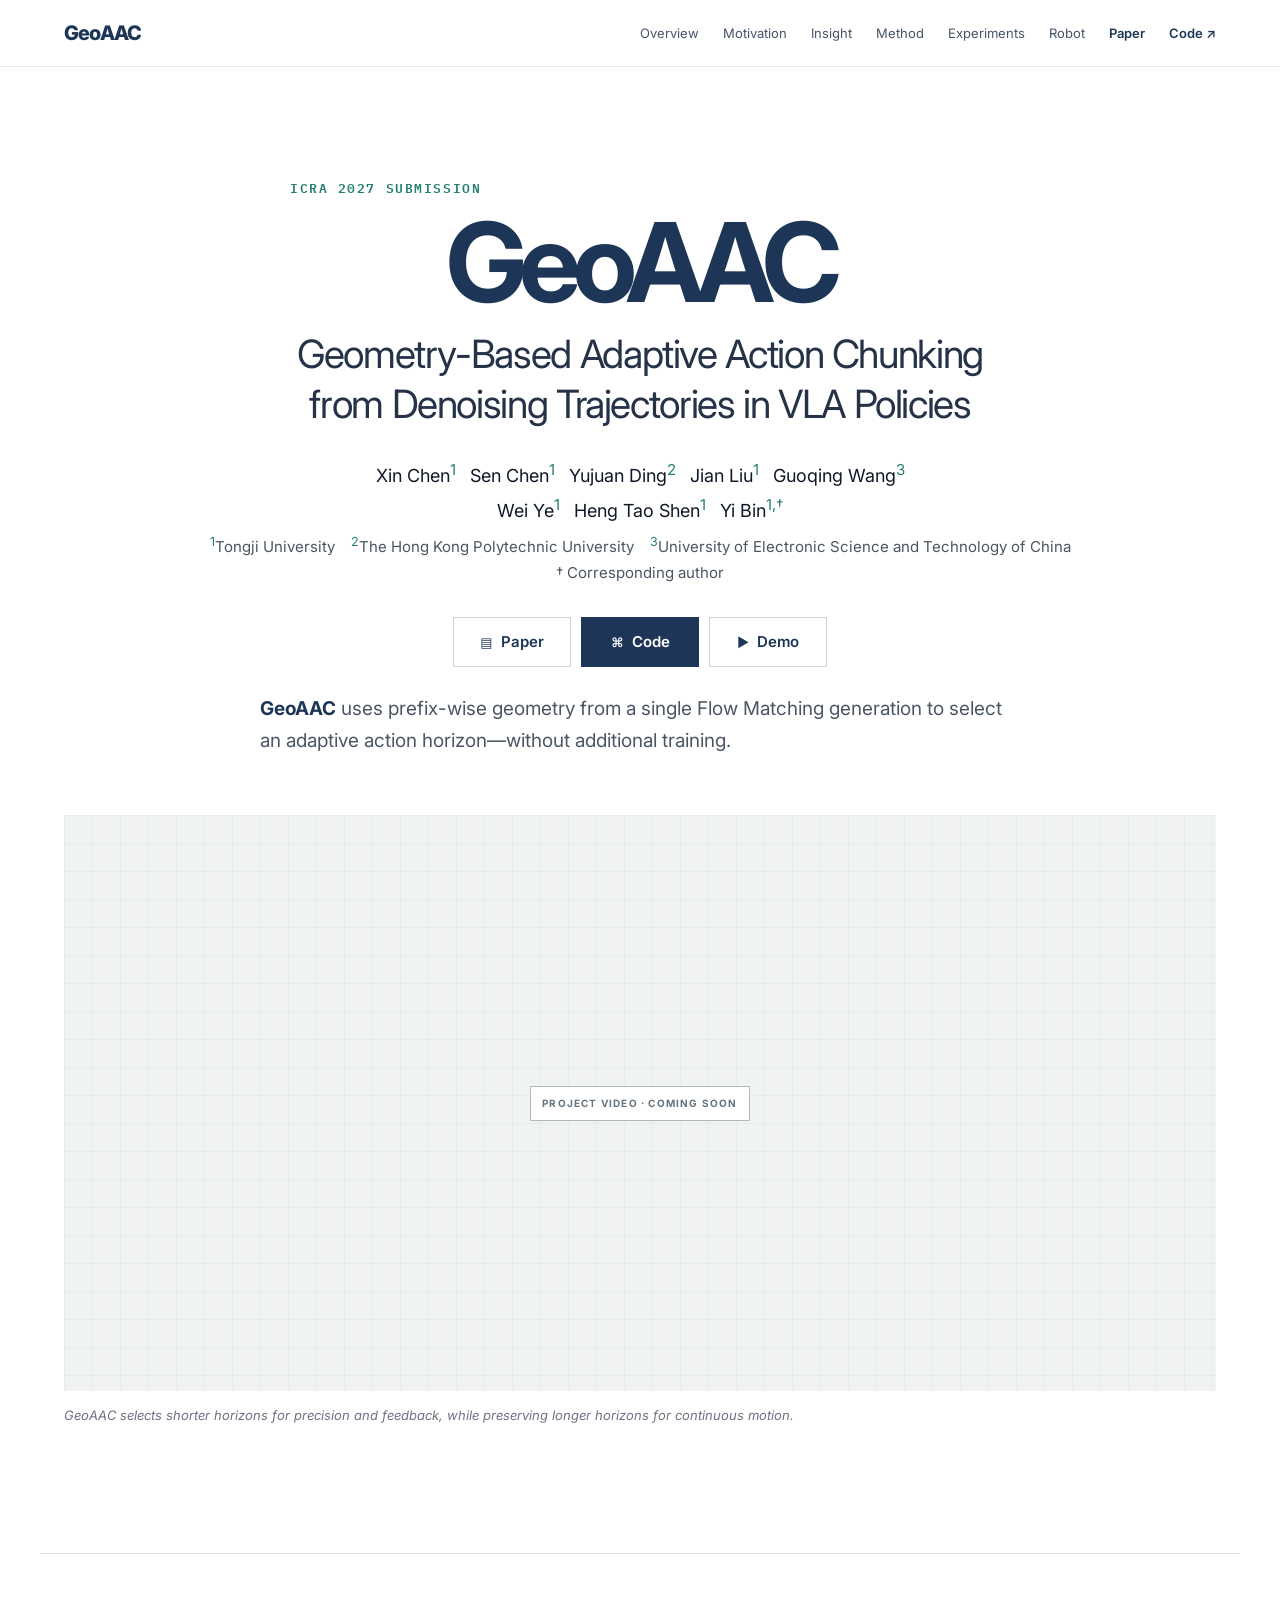
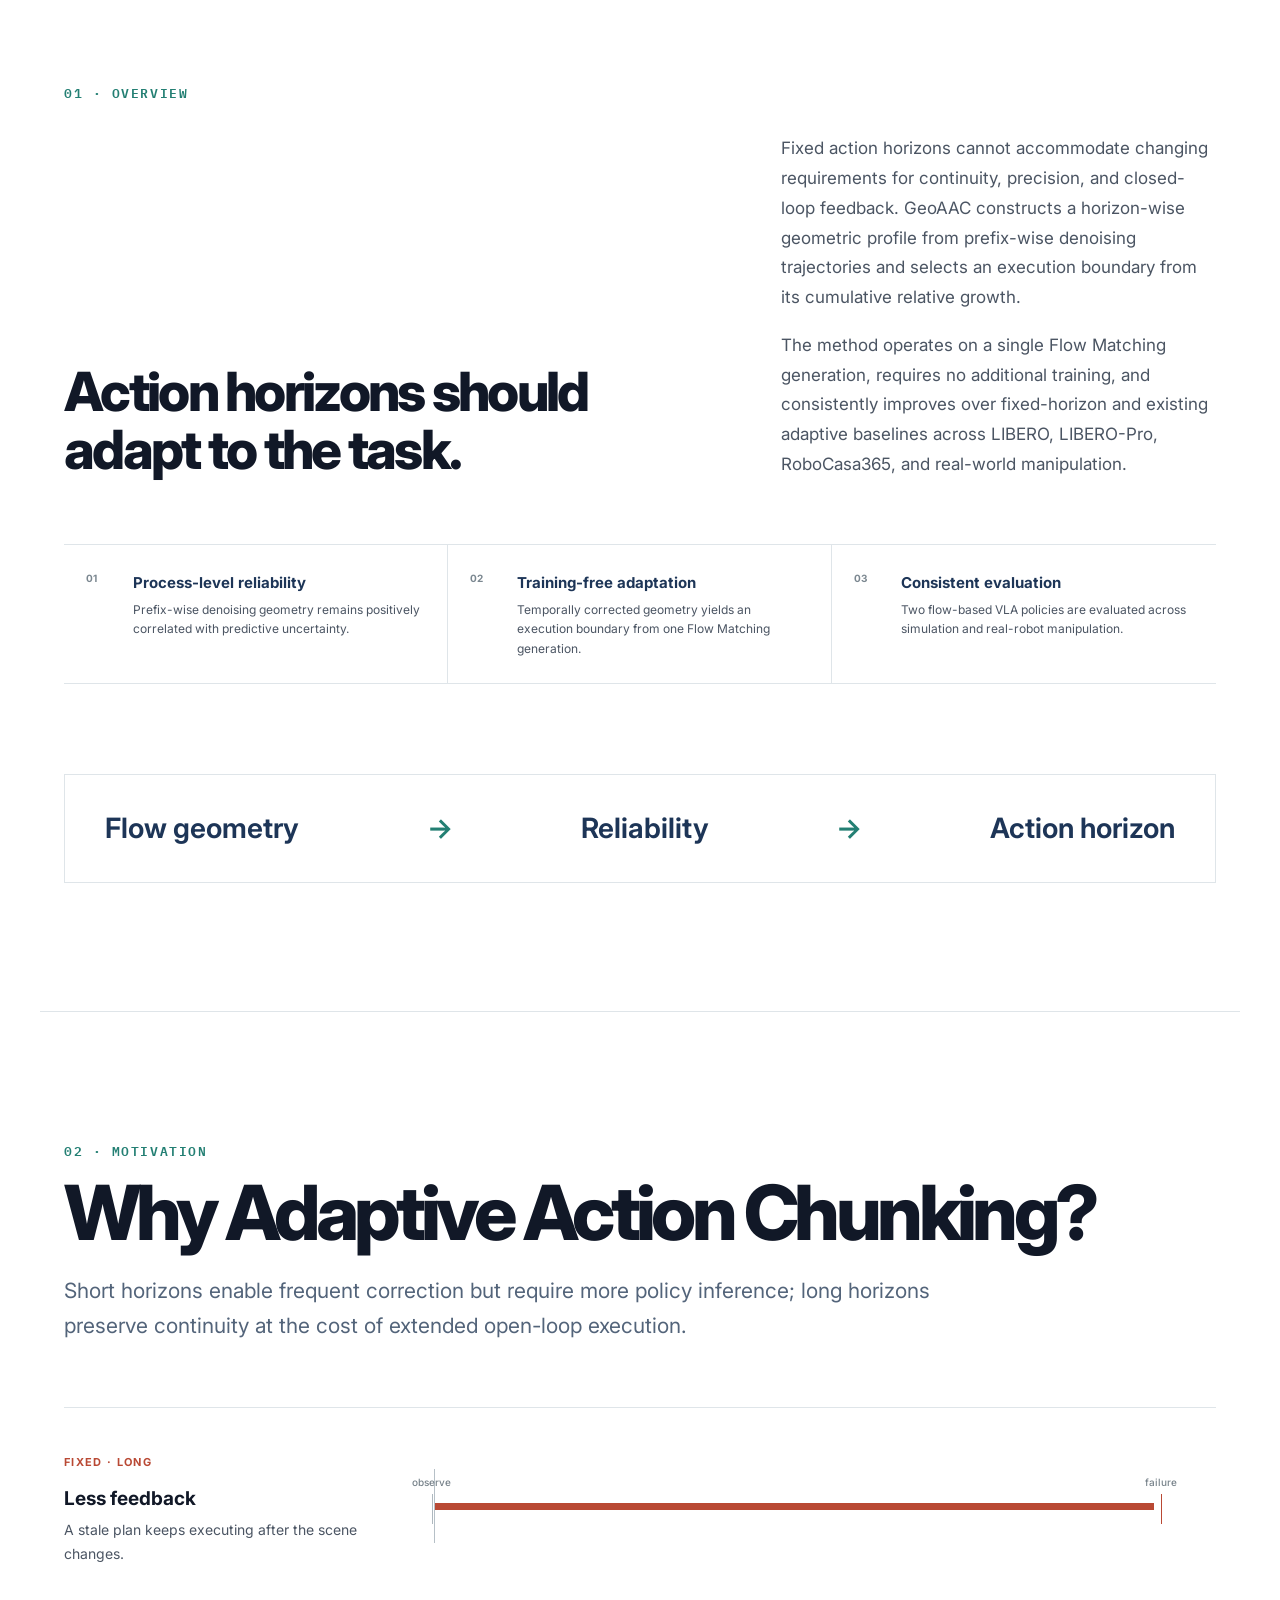
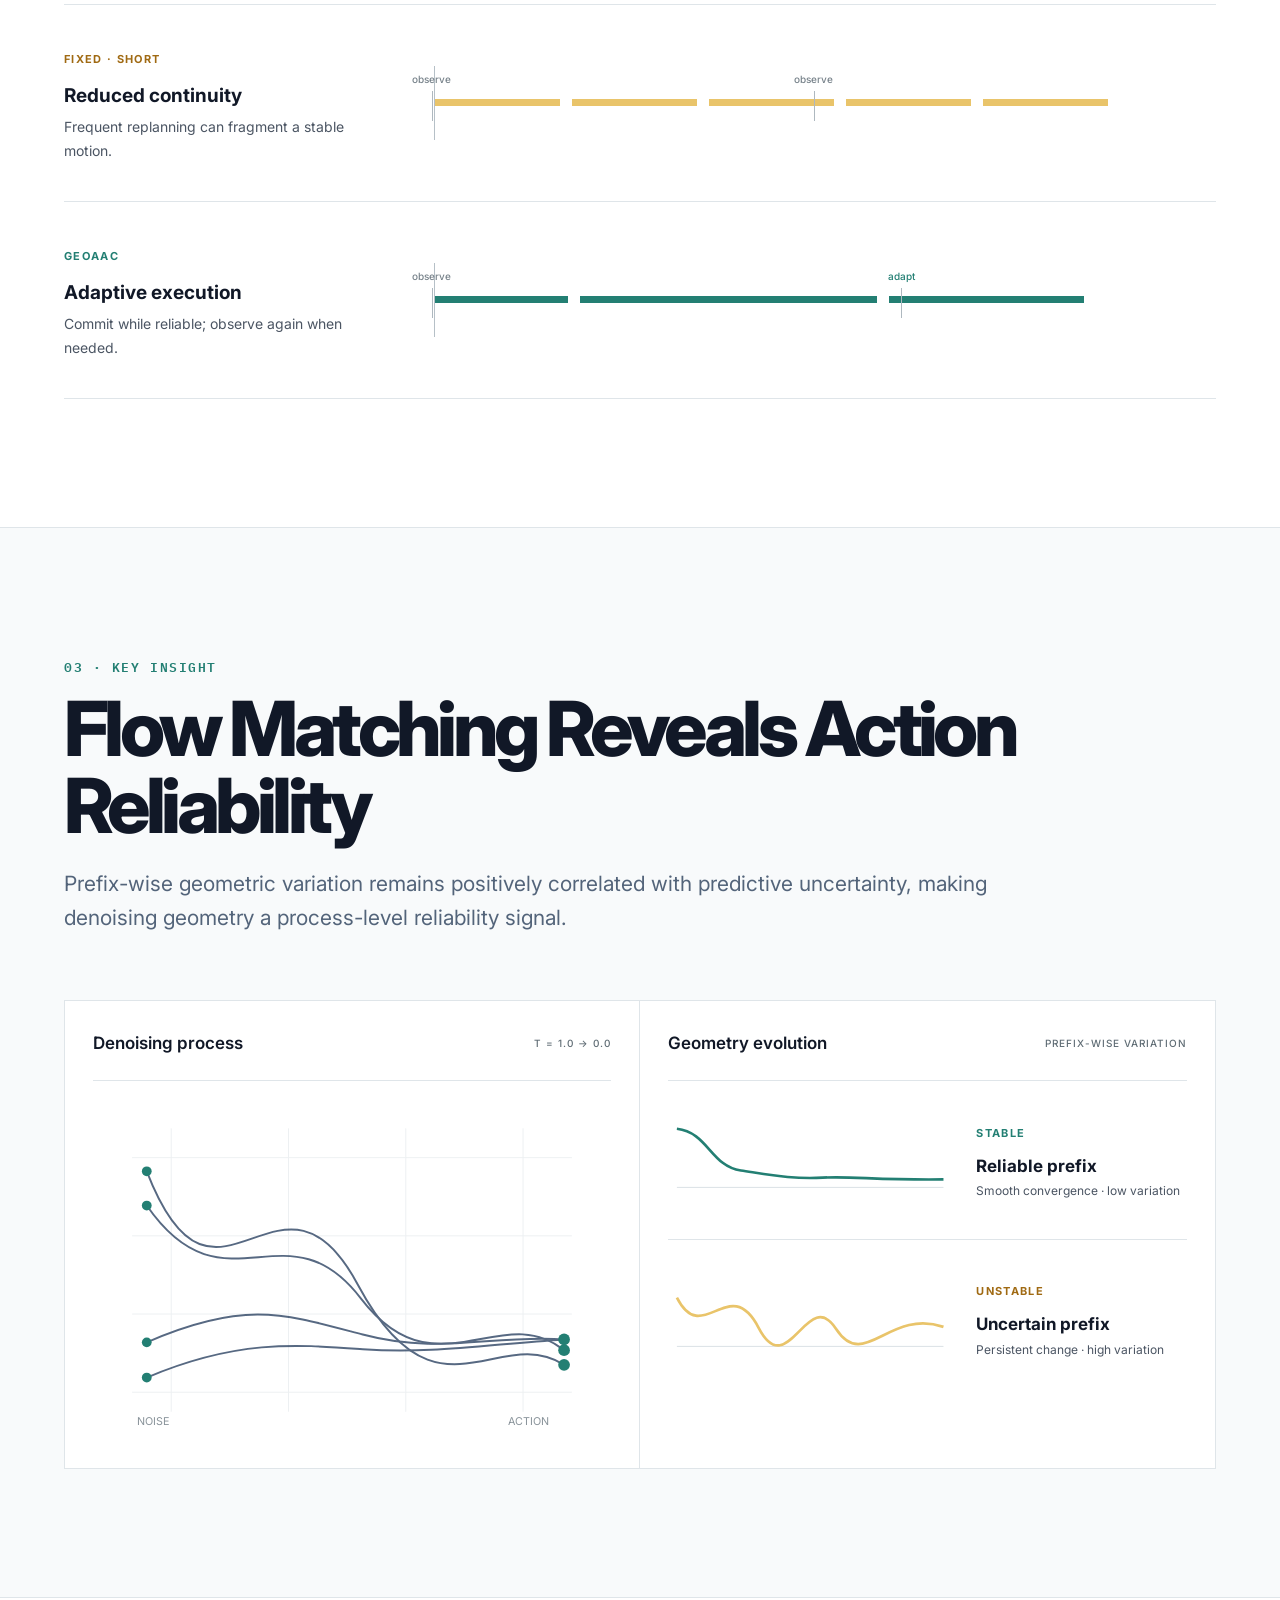
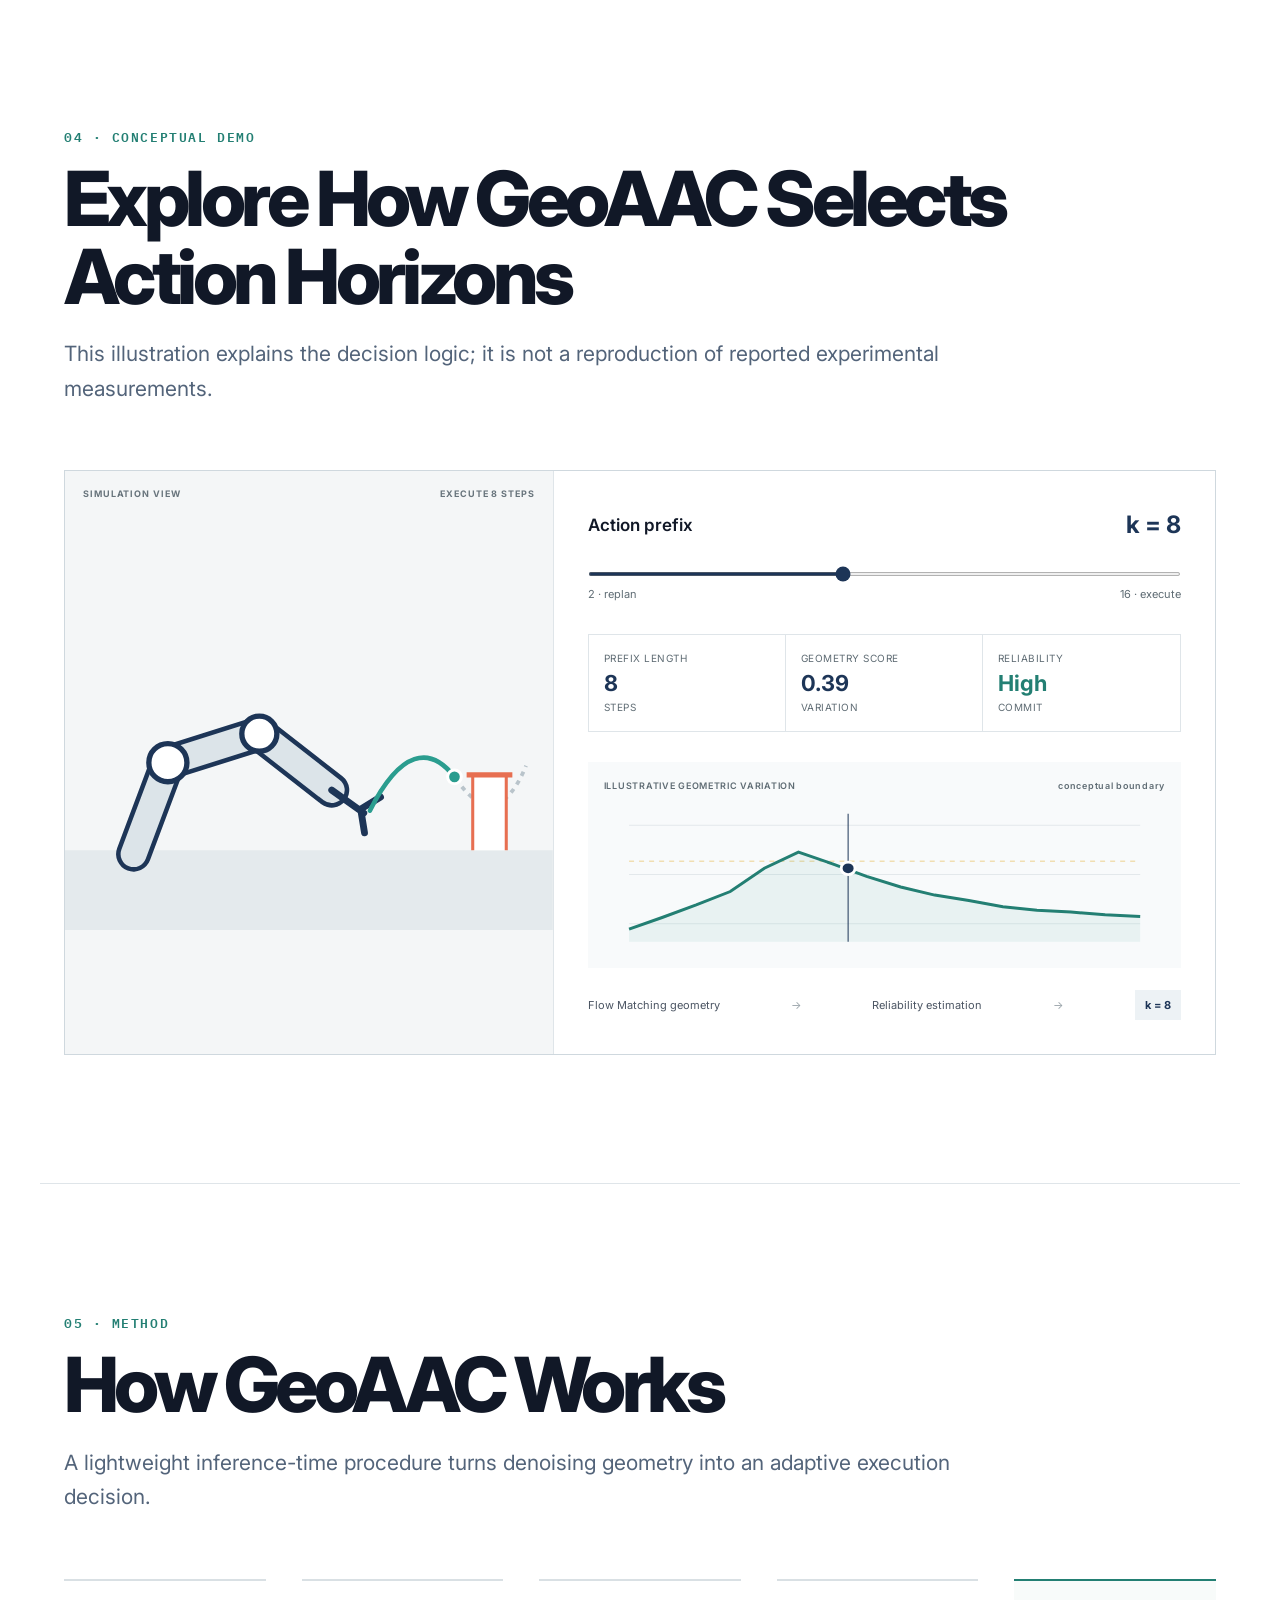
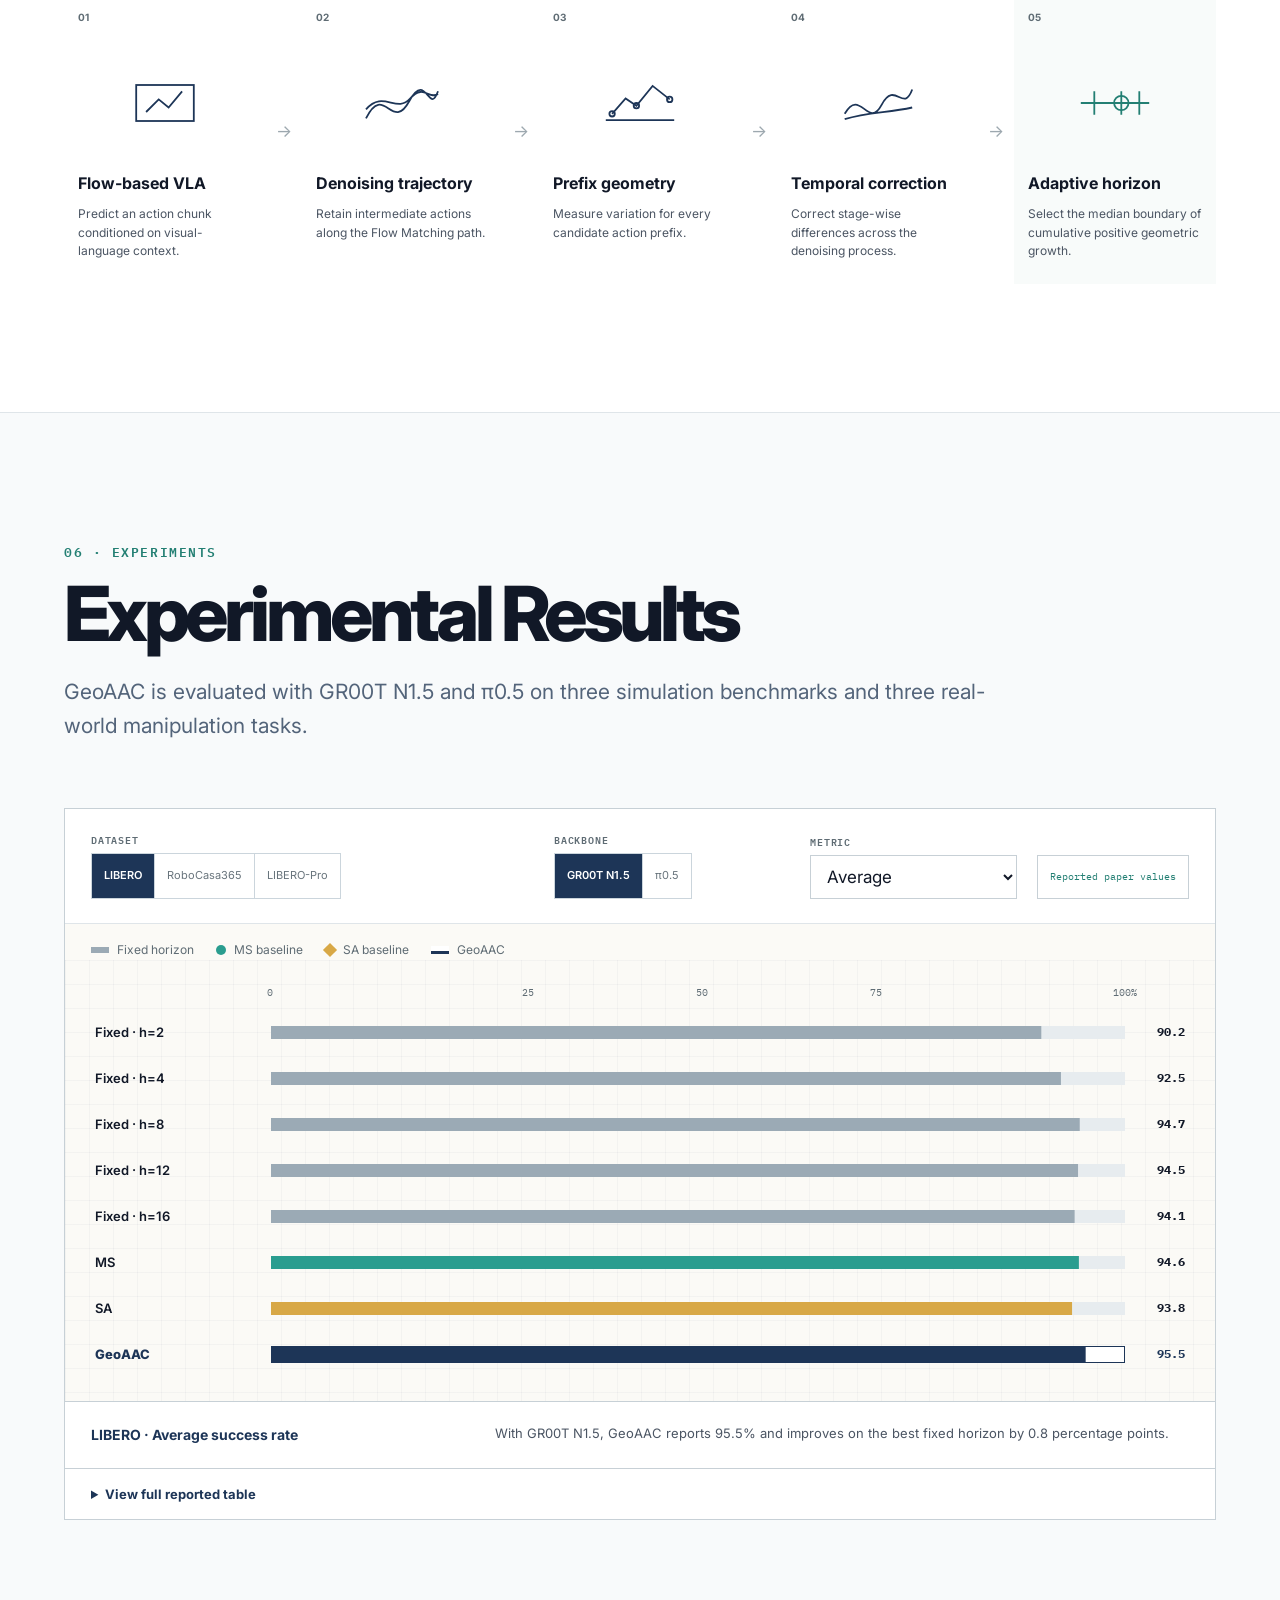
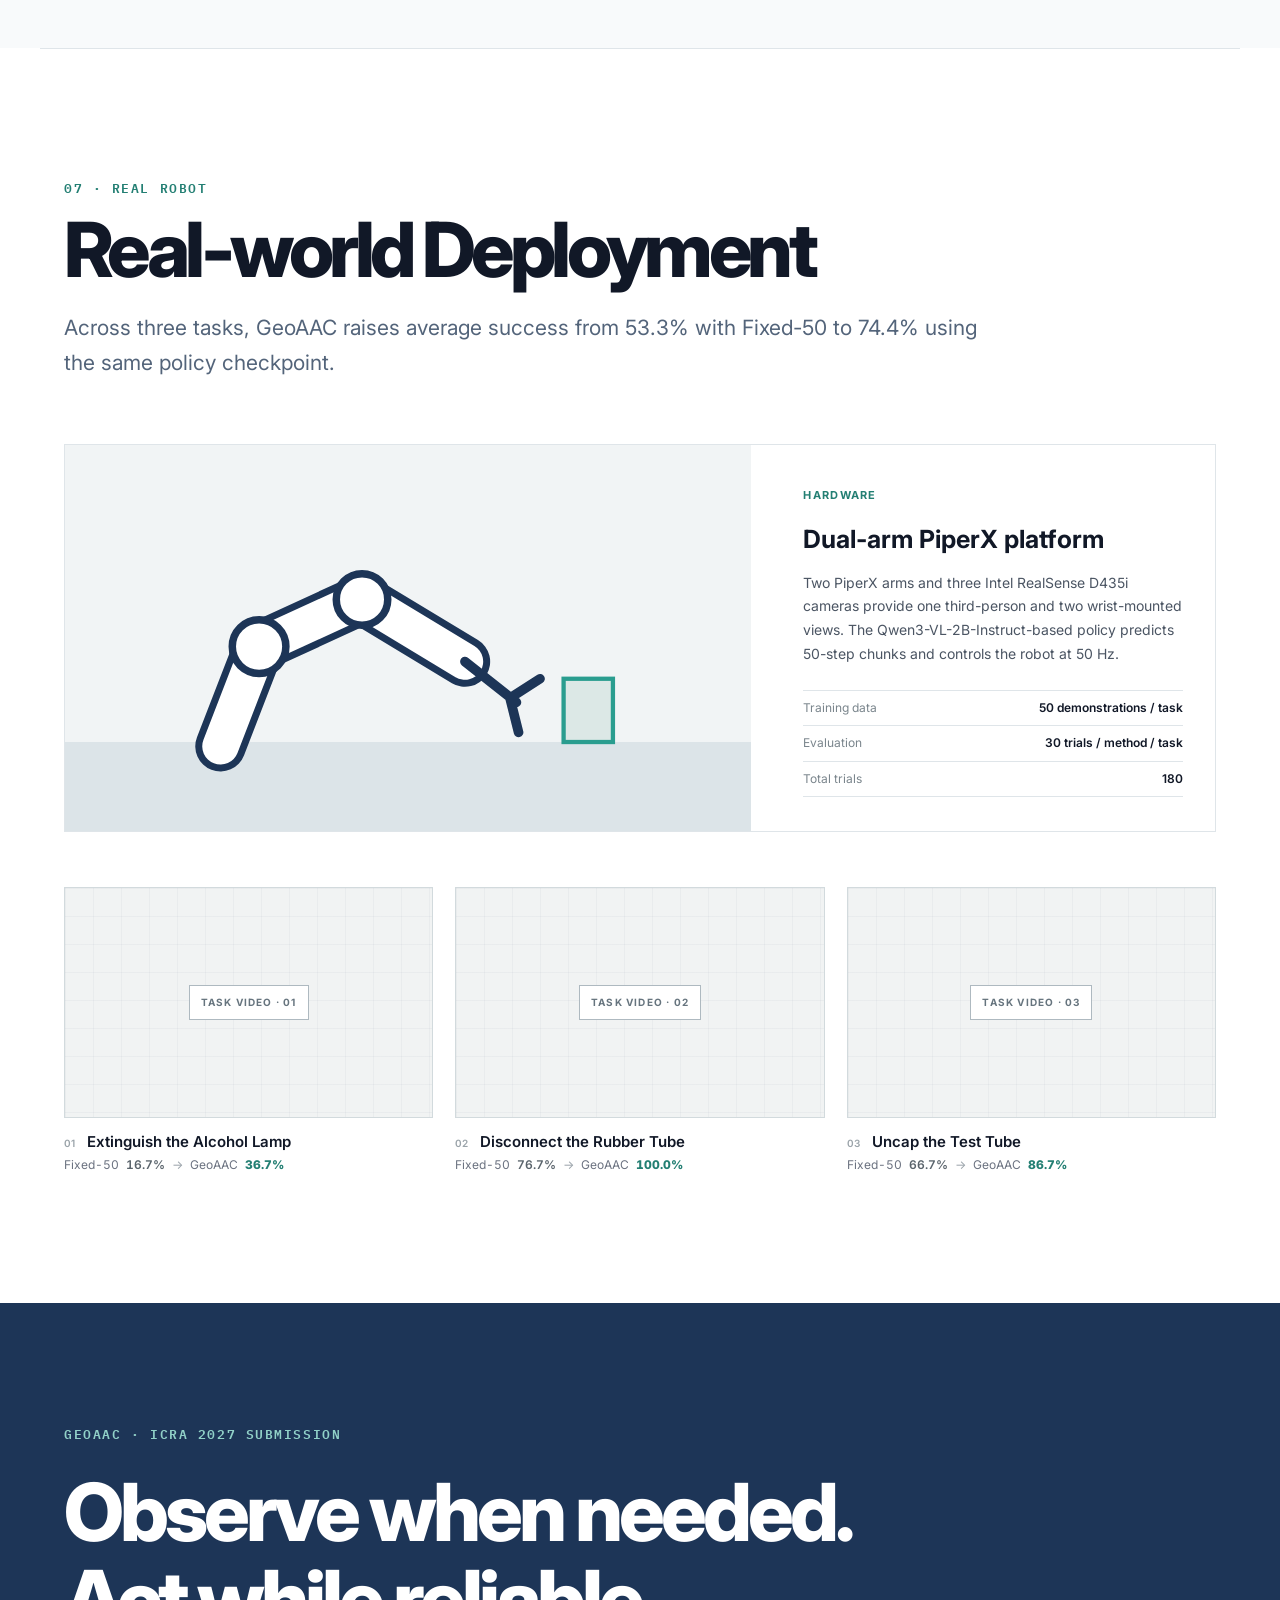
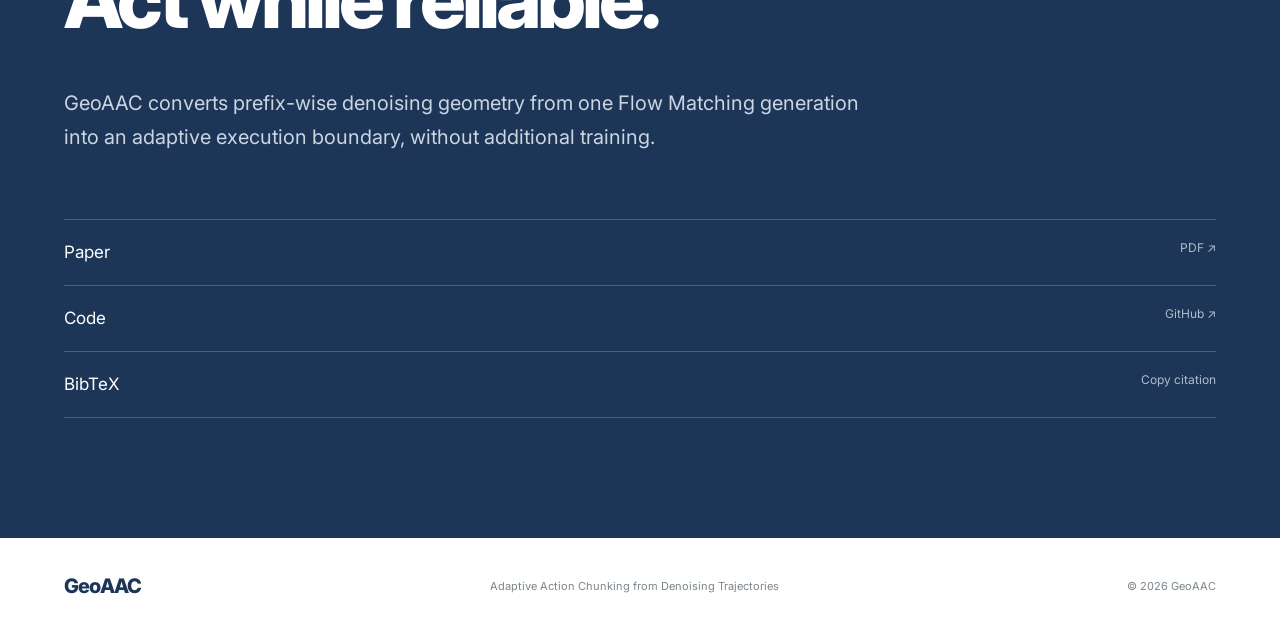
==== commit 7d2f5e6f: "Refine typography and expand interactive results" ====
--- a/index.html
+++ b/index.html
@@ -138,12 +138,19 @@
       <section class="section experiments-section" id="experiments">
         <header class="section-header reveal"><p class="section-index">06 · Experiments</p><h2>Experimental Results</h2><p>GeoAAC is evaluated with GR00T N1.5 and π0.5 on three simulation benchmarks and three real-world manipulation tasks.</p></header>
         <div class="results-shell reveal">
-          <div class="results-toolbar"><div><span>Dataset</span><div class="segmented-control" id="dataset-control"><button class="active" type="button" data-dataset="libero" aria-pressed="true">LIBERO</button><button type="button" data-dataset="robocasa" aria-pressed="false">RoboCasa365</button><button type="button" data-dataset="libero-pro" aria-pressed="false">LIBERO-Pro</button></div></div><div class="reported-config"><span>Reported backbone</span><strong id="result-model">GR00T N1.5</strong></div><small class="preview-badge">Reported paper values</small></div>
-          <div class="bar-chart" id="bar-chart" aria-label="Reported success rate comparison">
-            <div class="y-axis"><span>100%</span><span>75%</span><span>50%</span><span>25%</span><span>0%</span></div>
-            <div class="bars"><div class="grid"><i></i><i></i><i></i><i></i><i></i></div><div class="bar-item"><div class="bar fixed-bar" style="--value:94.7"><strong>94.7</strong></div><span id="result-label-0">Best fixed · h=8</span></div><div class="bar-item"><div class="bar ms-bar" style="--value:94.6"><strong>94.6</strong></div><span id="result-label-1">MS</span></div><div class="bar-item"><div class="bar adaptive-bar" style="--value:95.5"><strong>95.5</strong></div><span id="result-label-2">GeoAAC</span></div></div>
+          <div class="results-toolbar">
+            <div class="result-control"><span>Dataset</span><div class="segmented-control" id="dataset-control" aria-label="Select evaluation dataset"><button class="active" type="button" data-dataset="libero" aria-pressed="true">LIBERO</button><button type="button" data-dataset="robocasa" aria-pressed="false">RoboCasa365</button><button type="button" data-dataset="libero-pro" aria-pressed="false">LIBERO-Pro</button></div></div>
+            <div class="result-control"><span>Backbone</span><div class="segmented-control" id="model-control" aria-label="Select policy backbone"></div></div>
+            <label class="metric-control" for="result-metric"><span>Metric</span><select id="result-metric" aria-label="Select reported metric"></select></label>
+            <small class="preview-badge">Reported paper values</small>
           </div>
-          <p class="results-note" id="results-note" aria-live="polite">Average success rate (%) on LIBERO with GR00T N1.5. GeoAAC reaches 95.5%.</p>
+          <div class="results-key" aria-label="Method family legend"><span><i class="key-fixed"></i>Fixed horizon</span><span><i class="key-ms"></i>MS baseline</span><span><i class="key-sa"></i>SA baseline</span><span><i class="key-geoaac"></i>GeoAAC</span></div>
+          <div class="result-profile" id="bar-chart" aria-label="Interactive reported success-rate comparison">
+            <div class="result-axis" aria-hidden="true"><span>0</span><span>25</span><span>50</span><span>75</span><span>100%</span></div>
+            <div class="result-bars" id="result-bars" role="list"></div>
+          </div>
+          <div class="result-insight" aria-live="polite"><strong id="result-insight-title">LIBERO · Average success rate</strong><p class="results-note" id="results-note">Select a dataset, backbone, and metric to inspect every reported method.</p></div>
+          <details class="result-table"><summary>View full reported table</summary><div class="result-table-scroll"><table id="result-table"></table></div></details>
         </div>
       </section>
 
--- a/assets/styles.css
+++ b/assets/styles.css
@@ -1,12 +1,12 @@
-/* Hallmark · theme: studied-DNA (source: user image 2 primary; images 1/3 secondary)
+/* Hallmark · theme: studied-DNA (source: user image 2 + Harness VLA typography; images 1/3 secondary)
  * genre: modern academic · macrostructure: long-form research project
- * pre-emit critique: P5 H5 E4 S5 R5 V4 · contrast: pass (40–41)
+ * pre-emit critique: P5 H5 E5 S5 R5 V4 · contrast: pass (40–41)
  * nav: academic index · footer: Ft1 · slop: pass (42–49) · mobile: pass (34, 49–57) */
-@import url('https://fonts.googleapis.com/css2?family=Manrope:wght@400;500;600;700;800&display=swap');
-:root{--navy:#1d3557;--teal:#237f73;--orange:#e9c46a;--red:#b94934;--ink:#111827;--muted:#4b5563;--label:#5f6c74;--light:#f6f8f9;--line:#dfe5e9;--blue-rule:#8bb8d4;--chart-paper:#fbfaf6;--placeholder:#f1f3f3;--max:1200px}
-*{box-sizing:border-box}html{scroll-behavior:smooth;scroll-padding-top:78px}body{margin:0;background:#fff;color:var(--ink);font:400 17px/1.7 Manrope,Arial,sans-serif;-webkit-font-smoothing:antialiased}a{color:inherit;text-decoration:none}button,input{font:inherit}.skip-link{position:fixed;z-index:100;left:16px;top:-60px;background:var(--navy);color:#fff;padding:9px 14px}.skip-link:focus{top:12px}
+@import url('https://fonts.googleapis.com/css2?family=IBM+Plex+Mono:wght@500;600&family=Inter:wght@400;500;600;700;800&display=swap');
+:root{--navy:#1d3557;--teal:#237f73;--orange:#e9c46a;--red:#b94934;--ink:#111827;--muted:#4b5563;--label:#5f6c74;--light:#f6f8f9;--line:#dfe5e9;--blue-rule:#8bb8d4;--chart-paper:#fbfaf6;--placeholder:#f1f3f3;--chart-fixed:#9baab5;--chart-ms:#2a9d8f;--chart-sa:#d8a846;--chart-geoaac:#1d3557;--chart-track:#e7ecef;--chart-grid:#c7d0d6;--chart-paper-rule:rgba(29,53,87,.035);--paper:#fff;--surface-alt:#f3f6f8;--font-body:"Inter",system-ui,-apple-system,BlinkMacSystemFont,"Segoe UI",sans-serif;--font-mono:"IBM Plex Mono","SFMono-Regular",Consolas,monospace;--max:1200px}
+*{box-sizing:border-box}html{scroll-behavior:smooth;scroll-padding-top:78px}body{margin:0;background:var(--paper);color:var(--ink);font:400 17px/1.7 var(--font-body);-webkit-font-smoothing:antialiased}a{color:inherit;text-decoration:none}button,input,select{font:inherit}.skip-link{position:fixed;z-index:100;left:16px;top:-60px;background:var(--navy);color:var(--paper);padding:9px 14px}.skip-link:focus{top:12px}
 .site-header{position:sticky;z-index:20;top:0;background:rgba(255,255,255,.93);border-bottom:1px solid rgba(223,229,233,.85);backdrop-filter:blur(12px)}.nav-inner{max-width:var(--max);height:66px;margin:auto;padding:0 24px;display:flex;align-items:center;justify-content:space-between}.wordmark{font-size:20px;font-weight:800;letter-spacing:-.04em;color:var(--navy)}nav{display:flex;align-items:center;gap:24px;font-size:13px;color:#475569}nav a{transition:color .2s}nav a:hover,nav a.active{color:var(--navy)}nav .quiet-link{font-weight:600;color:var(--navy)}.menu-button{display:none;background:none;border:0;padding:8px}.menu-button span{display:block;width:23px;height:1.5px;margin:6px;background:var(--navy)}
-.hero{max-width:var(--max);margin:auto;padding:110px 24px 128px;text-align:center}.venue,.section-index{margin:0;color:var(--teal);font-size:12px;font-weight:700;letter-spacing:.16em;text-transform:uppercase}.hero h1{margin:8px 0 12px;font-size:clamp(68px,8vw,96px);line-height:1;letter-spacing:-.075em;color:var(--navy)}.subtitle{margin:0 auto 26px;max-width:960px;color:#253247;font-size:clamp(24px,3vw,34px);line-height:1.3;letter-spacing:-.035em}.authors{margin:0 0 4px;font-size:17px}.authors a{color:var(--navy);font-weight:600}.authors sup,.affiliations sup{color:var(--teal)}.affiliations{margin:0;color:var(--muted);font-size:14px}.hero-actions{margin:30px 0 24px;display:flex;gap:10px;justify-content:center}.button{display:inline-flex;align-items:center;justify-content:center;min-width:112px;padding:10px 18px;border:1px solid #cbd5dc;border-radius:6px;color:var(--navy);font-size:14px;font-weight:600;transition:.2s}.button:hover{border-color:var(--navy);transform:translateY(-1px)}.button.primary{background:var(--navy);border-color:var(--navy);color:#fff}.button.disabled{opacity:.55}.button-icon{margin-right:8px;font-size:13px}.hero-summary{max-width:700px;margin:0 auto 54px;color:var(--muted);font-size:17px}.hero-summary strong{color:var(--navy)}
+.hero{max-width:var(--max);margin:auto;padding:110px 24px 128px;text-align:center}.venue,.section-index{margin:0;color:var(--teal);font-family:var(--font-mono);font-size:13px;font-weight:600;letter-spacing:.12em;text-transform:uppercase}.hero h1{margin:8px 0 12px;font-size:clamp(78px,9vw,110px);line-height:1;letter-spacing:-.075em;color:var(--navy)}.subtitle{margin:0 auto 28px;max-width:1040px;color:#253247;font-size:clamp(27px,3.4vw,39px);line-height:1.28;letter-spacing:-.035em}.authors{margin:0 0 5px;font-size:18px}.authors a{color:var(--navy);font-weight:600}.authors sup,.affiliations sup{color:var(--teal)}.affiliations{margin:0;color:var(--muted);font-size:15px}.hero-actions{margin:32px 0 26px;display:flex;gap:10px;justify-content:center}.button{display:inline-flex;align-items:center;justify-content:center;min-width:118px;padding:11px 20px;border:1px solid #cbd5dc;border-radius:6px;color:var(--navy);font-size:15px;font-weight:600;transition:.2s}.button:hover{border-color:var(--navy);transform:translateY(-1px)}.button.primary{background:var(--navy);border-color:var(--navy);color:var(--paper)}.button.disabled{opacity:.55}.button-icon{margin-right:8px;font-size:13px}.hero-summary{max-width:760px;margin:0 auto 58px;color:var(--muted);font-size:19px}.hero-summary strong{color:var(--navy)}
 .hero-media{margin:0}.media-visual{position:relative;overflow:hidden;border-radius:12px;background:var(--light);aspect-ratio:2/1}.media-visual svg{display:block;width:100%;height:100%}.robot-scene:hover .trajectory{animation:dash 4s linear infinite}.play-button,.play-small{position:absolute;display:grid;place-items:center;border-radius:50%;background:rgba(29,53,87,.92);color:#fff;box-shadow:0 4px 18px rgba(29,53,87,.15)}.play-button{width:60px;height:60px;left:50%;top:50%;transform:translate(-50%,-50%);padding-left:4px;font-size:18px}.hero-media figcaption{padding-top:12px;color:#6b7280;font-size:13px;text-align:left}.section{max-width:var(--max);margin:auto;padding:128px 24px;border-top:1px solid var(--line)}.section-header{display:grid;grid-template-columns:1fr 1.6fr 1fr;align-items:start;gap:50px;margin-bottom:68px}.section-header h2,.intro h2,.final-section h2{margin:0;font-size:clamp(40px,4.5vw,54px);line-height:1.08;letter-spacing:-.05em;font-weight:650;color:var(--ink)}.section-header>p:last-child{margin:8px 0 0;color:var(--muted);font-size:16px}.intro-grid{display:grid;grid-template-columns:1.1fr .85fr;gap:12vw;align-items:end;margin-top:30px}.intro-grid>p{margin:0;color:var(--muted);font-size:19px;line-height:1.8}.statement{margin-top:90px;padding:30px 40px;display:flex;align-items:center;justify-content:space-between;border:1px solid var(--line);border-radius:8px;color:var(--navy);font-size:clamp(20px,2.3vw,28px);font-weight:650}.statement i{font-style:normal;color:var(--teal)}
 .timeline-comparison{border-top:1px solid var(--line)}.timeline-row{display:grid;grid-template-columns:300px 1fr;gap:70px;align-items:center;padding:38px 0;border-bottom:1px solid var(--line)}.timeline-row h3{margin:8px 0 3px;font-size:19px}.timeline-row p{margin:0;color:var(--muted);font-size:14px}.tag{display:inline-flex;font-size:11px;font-weight:700;letter-spacing:.12em;text-transform:uppercase}.tag.red{color:var(--red)}.tag.orange{color:#a06a13}.tag.teal{color:var(--teal)}.timeline{position:relative;height:74px;display:flex;align-items:center;gap:12px;border-left:1px solid #b6c0c7}.timeline>span{display:block;width:var(--w,100%);height:7px;background:var(--red)}.timeline.segmented>span{width:16%;background:var(--orange)}.timeline.adaptive-line>span:nth-child(1){width:17%;background:var(--teal)}.timeline.adaptive-line>span:nth-child(2){width:38%;background:var(--teal)}.timeline.adaptive-line>span:nth-child(3){width:25%;background:var(--teal)}.event{position:absolute;top:5px;color:#77828a;font-size:10px;font-weight:500}.event::after{content:"";position:absolute;left:50%;top:20px;width:1px;height:30px;background:#aeb8bf}.event.e1{left:-23px}.event.e2{right:5%}.event.e2::after{background:var(--red)}.event.e3{left:46%}.event.e4{left:58%;color:var(--teal)}
 .insight-section{max-width:none;background:#f8fafb}.insight-section>*{max-width:1152px;margin-left:auto;margin-right:auto}.insight-figure{display:grid;grid-template-columns:1fr 1fr;border:1px solid var(--line);background:#fff;border-radius:10px;overflow:hidden}.denoising-panel,.geometry-panel{padding:28px}.denoising-panel{border-right:1px solid var(--line)}.figure-title{display:flex;align-items:center;justify-content:space-between;padding-bottom:22px;border-bottom:1px solid var(--line);font-weight:600}.figure-title small{color:#89939a;font:500 10px/1 Inter;letter-spacing:.1em;text-transform:uppercase}.denoising-panel>svg{width:100%;margin-top:18px}.grid-lines{fill:none;stroke:#edf0f2;stroke-width:1}.flow-lines{fill:none;stroke:var(--navy);stroke-width:2;opacity:.74}.flow-lines path{stroke-dasharray:800;stroke-dashoffset:800;animation:draw 3.4s ease forwards}.flow-lines path:nth-child(2){animation-delay:.25s}.flow-lines path:nth-child(3){animation-delay:.5s}.flow-lines path:nth-child(4){animation-delay:.75s}.flow-points{fill:var(--teal)}.denoising-panel text{font-size:11px;fill:#89939a;text-transform:uppercase}.geometry-case{display:grid;grid-template-columns:1.35fr 1fr;gap:24px;align-items:center;padding:30px 0}.geometry-case+ .geometry-case{border-top:1px solid var(--line)}.mini-chart svg{width:100%}.mini-chart .axis{fill:none;stroke:#d7dee2}.mini-chart .curve{fill:none;stroke-width:3}.stable .curve{stroke:var(--teal)}.unstable .curve{stroke:var(--orange)}.geometry-case h3{margin:6px 0 0;font-size:17px}.geometry-case p{margin:1px 0;color:var(--muted);font-size:12px}
@@ -76,3 +76,62 @@
 .button:active,.segmented-control button:active,.final-links>a:active,.final-links>button:active{transform:translateY(1px)}
 button:disabled,.button.disabled{cursor:not-allowed;opacity:.55}
 @media (prefers-reduced-motion:reduce){*,*::before,*::after{scroll-behavior:auto!important;animation-duration:.01ms!important;animation-iteration-count:1!important;transition-duration:.01ms!important}}
+
+/* Current refinement: reference typography + complete interactive paper results. */
+.section-header{padding-left:0;border-left:0}
+.section-header .section-index{color:var(--teal)}
+.results-shell{background:var(--chart-paper);border-color:var(--chart-grid)}
+.results-toolbar{display:grid;grid-template-columns:minmax(0,1.5fr) minmax(0,.8fr) minmax(160px,.7fr) auto;gap:20px;align-items:end;padding:24px 26px;background:var(--paper);border-bottom:1px solid var(--line)}
+.result-control>span,.metric-control>span{display:block;margin-bottom:8px;color:var(--label);font-family:var(--font-mono);font-size:10px;font-weight:600;line-height:1.2;letter-spacing:.08em;text-transform:uppercase}
+.segmented-control{display:flex;width:max-content;max-width:100%;min-height:44px;align-items:stretch}
+.segmented-control button{min-height:44px;padding:8px 12px;line-height:1;transition:background-color .18s ease,color .18s ease}
+.segmented-control button:hover{background:var(--surface-alt);color:var(--navy)}
+.segmented-control button.active,.segmented-control button.active:hover{background:var(--navy);color:var(--paper)}
+.metric-control{display:block;min-width:0}
+.metric-control select{width:100%;height:44px;padding:0 38px 0 12px;border:1px solid var(--chart-grid);border-radius:0;outline:2px solid transparent;outline-offset:1px;background:var(--paper);color:var(--ink);cursor:pointer}
+.metric-control select:hover{border-color:var(--navy)}
+.metric-control select:focus-visible{border-color:var(--teal);outline-color:var(--teal)}
+.metric-control select:disabled{cursor:not-allowed;opacity:.55;background:var(--surface-alt)}
+.preview-badge{align-self:end;display:inline-flex;min-height:44px;align-items:center;margin:0;padding:0 12px;border-color:var(--chart-grid);background:var(--paper);color:var(--teal);font-family:var(--font-mono);line-height:1;white-space:nowrap}
+.results-key{display:flex;align-items:center;gap:22px;padding:16px 26px 0;color:var(--label);font-size:12px}
+.results-key span{display:inline-flex;align-items:center;gap:8px;white-space:nowrap}
+.results-key i{display:inline-block;flex:0 0 auto}
+.key-fixed{width:18px;height:6px;background:var(--chart-fixed)}
+.key-ms{width:10px;height:10px;border-radius:50%;background:var(--chart-ms)}
+.key-sa{width:10px;height:10px;background:var(--chart-sa);transform:rotate(45deg)}
+.key-geoaac{width:18px;height:8px;border-bottom:3px solid var(--chart-geoaac);background:var(--paper)}
+.result-profile{padding:24px 26px 28px;background-color:var(--chart-paper);background-image:linear-gradient(var(--chart-paper-rule) 1px,transparent 1px),linear-gradient(90deg,var(--chart-paper-rule) 1px,transparent 1px);background-size:24px 24px}
+.result-axis{display:grid;grid-template-columns:repeat(5,1fr);margin:0 52px 12px 176px;color:var(--label);font-family:var(--font-mono);font-size:10px;font-variant-numeric:tabular-nums}
+.result-axis span{text-align:center}.result-axis span:first-child{text-align:left}.result-axis span:last-child{text-align:right}
+.result-bars{display:grid;gap:8px}
+.result-row{display:grid;grid-template-columns:160px minmax(0,1fr) 44px;gap:16px;align-items:center;min-height:38px;padding:5px 4px;outline:2px solid transparent;outline-offset:1px;animation:result-enter .34s ease both;animation-delay:var(--delay);transition:background-color .18s ease,transform .18s ease}
+.result-row:hover{background:var(--surface-alt);transform:translateX(4px)}
+.result-row:focus-visible{background:var(--surface-alt);outline-color:var(--teal)}
+.result-method{overflow:hidden;color:var(--ink);font-size:13px;font-weight:600;text-overflow:ellipsis;white-space:nowrap}
+.result-track{position:relative;height:13px;overflow:hidden;background-color:var(--chart-track);background-image:linear-gradient(90deg,transparent calc(25% - 1px),var(--chart-grid) 25%,transparent calc(25% + 1px),transparent calc(50% - 1px),var(--chart-grid) 50%,transparent calc(50% + 1px),transparent calc(75% - 1px),var(--chart-grid) 75%,transparent calc(75% + 1px))}
+.result-track i{position:absolute;inset:0;background:var(--chart-fixed);transform:scaleX(var(--scale));transform-origin:left center;animation:result-fill .62s cubic-bezier(.2,.75,.25,1) both;animation-delay:var(--delay)}
+.result-row[data-kind="ms"] .result-track i{background:var(--chart-ms)}
+.result-row[data-kind="sa"] .result-track i{background:var(--chart-sa)}
+.result-row[data-kind="geoaac"] .result-track{height:17px;border:1px solid var(--chart-geoaac);background-color:var(--paper)}
+.result-row[data-kind="geoaac"] .result-track i{background:var(--chart-geoaac)}
+.result-row>strong{color:var(--ink);font-family:var(--font-mono);font-size:12px;font-variant-numeric:tabular-nums;text-align:right}
+.result-row[data-kind="geoaac"] .result-method,.result-row[data-kind="geoaac"]>strong{color:var(--chart-geoaac);font-weight:800}
+.result-insight{display:grid;grid-template-columns:minmax(210px,.7fr) minmax(0,1.3fr);gap:30px;align-items:start;padding:21px 26px;border-top:1px solid var(--chart-grid);background:var(--paper)}
+.result-insight strong{color:var(--navy);font-size:14px}
+.result-insight .results-note{margin:0;padding:0;border:0;color:var(--muted);font-size:13px;font-style:normal;line-height:1.55;text-align:left}
+.result-table{border-top:1px solid var(--chart-grid);background:var(--paper)}
+.result-table summary{min-height:48px;padding:14px 26px;color:var(--navy);font-size:13px;font-weight:700;cursor:pointer;list-style-position:inside}
+.result-table summary:hover{background:var(--surface-alt)}
+.result-table summary:focus-visible{outline:2px solid var(--teal);outline-offset:-3px}
+.result-table summary:active{color:var(--teal)}
+.result-table-scroll{overflow-x:auto;border-top:1px solid var(--line)}
+.result-table table{width:100%;min-width:720px;border-collapse:collapse;color:var(--ink);font-size:12px;font-variant-numeric:tabular-nums}
+.result-table caption{padding:14px 26px;color:var(--label);font-family:var(--font-mono);font-size:10px;text-align:left;text-transform:uppercase;letter-spacing:.06em}
+.result-table th,.result-table td{padding:10px 13px;border-top:1px solid var(--line);text-align:right;white-space:nowrap}
+.result-table thead th{background:var(--surface-alt);color:var(--label);font-weight:700}
+.result-table th:first-child{text-align:left}
+.result-table tbody tr[data-kind="geoaac"]{background:var(--surface-alt);color:var(--navy);font-weight:700}
+@keyframes result-enter{from{opacity:0;transform:translateY(6px)}to{opacity:1;transform:none}}
+@keyframes result-fill{from{transform:scaleX(0)}to{transform:scaleX(var(--scale))}}
+@media (max-width:900px){.section-header{padding-left:0}.results-toolbar{grid-template-columns:minmax(0,1fr) minmax(0,1fr)}.preview-badge{justify-self:start}.result-insight{grid-template-columns:1fr;gap:8px}}
+@media (max-width:620px){.hero h1{font-size:70px}.subtitle{font-size:24px}.authors{font-size:16px}.affiliations{font-size:13px}.hero-summary{font-size:17px}.section-header{padding-left:0;border-left:0}.results-toolbar{grid-template-columns:minmax(0,1fr);padding:18px}.segmented-control{width:100%}.segmented-control button{flex:1 1 auto}.results-key{gap:12px 18px;padding:15px 18px 0;flex-wrap:wrap}.result-profile{padding:20px 14px 24px}.result-axis{margin-right:40px;margin-left:121px}.result-row{grid-template-columns:105px minmax(0,1fr) 34px;gap:8px}.result-method{font-size:11px}.result-row>strong{font-size:10px}.result-insight{padding:18px}.result-table summary{padding-right:18px;padding-left:18px}}
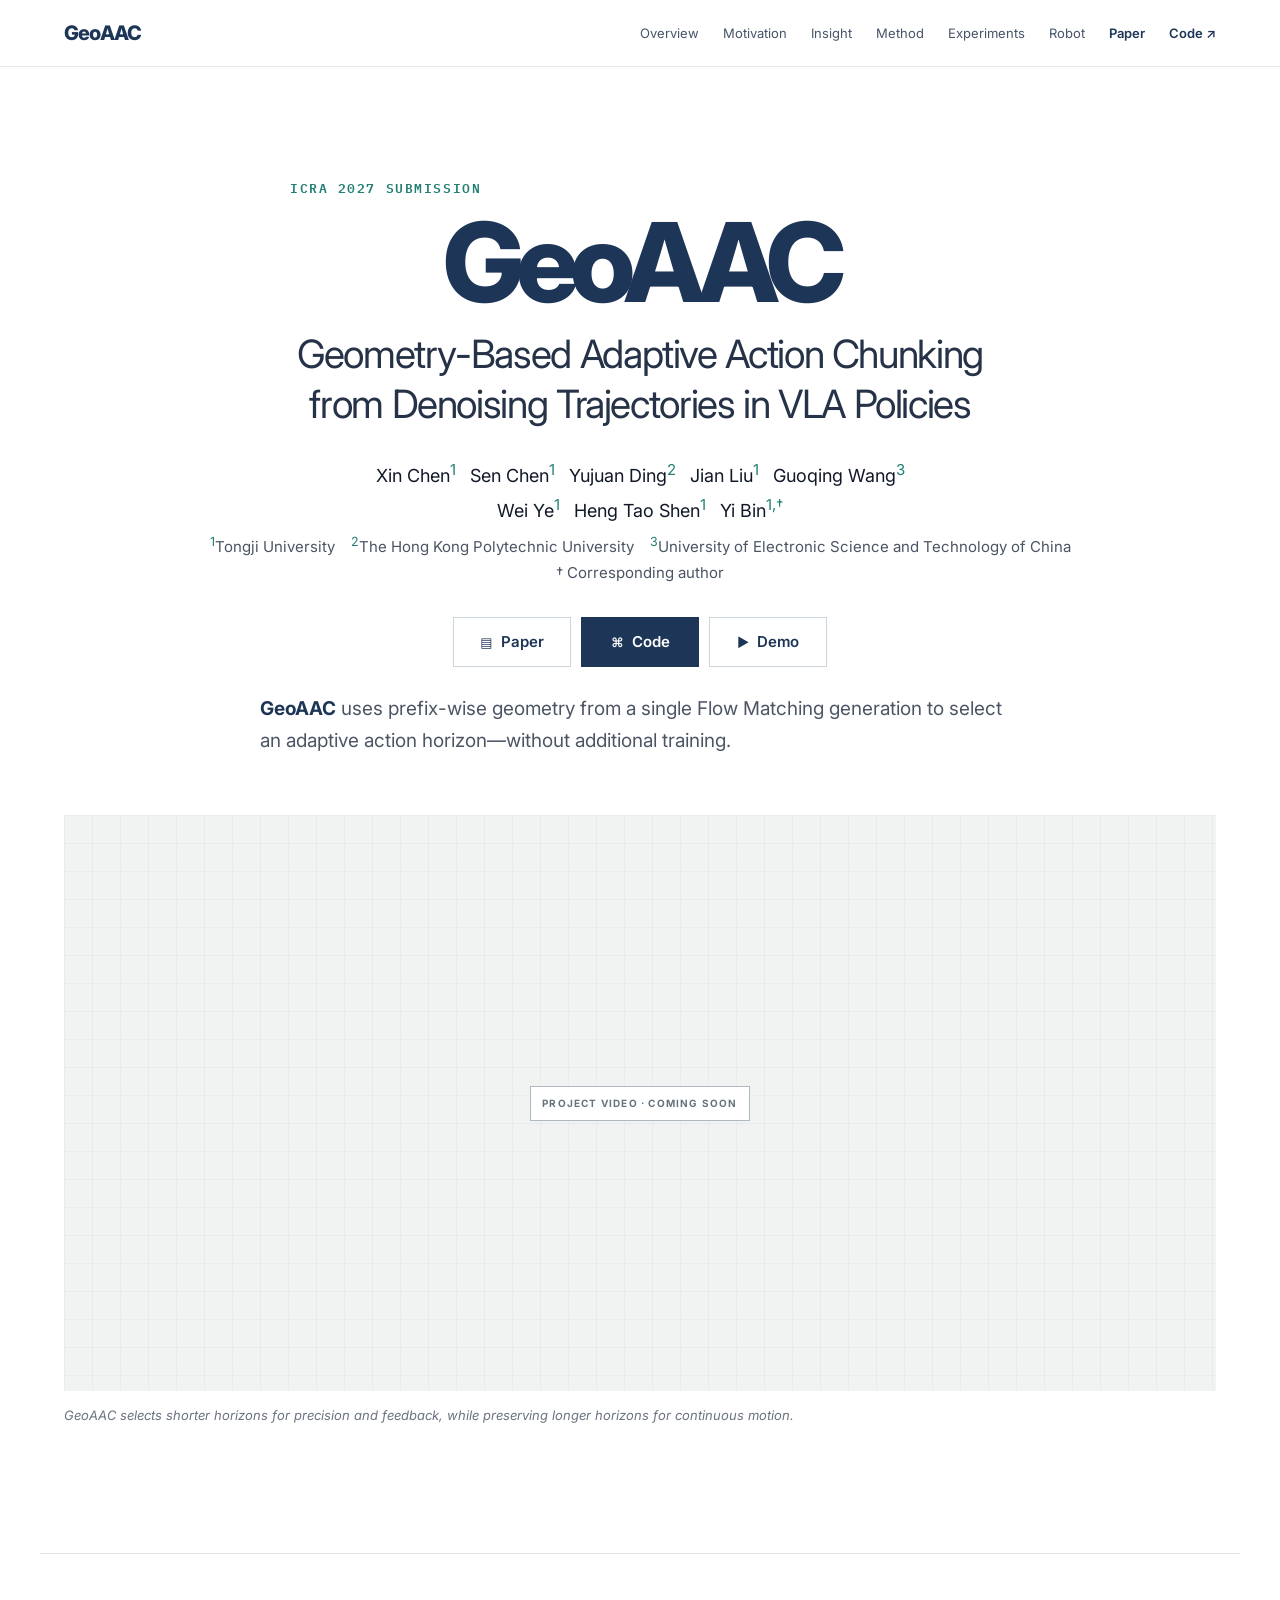
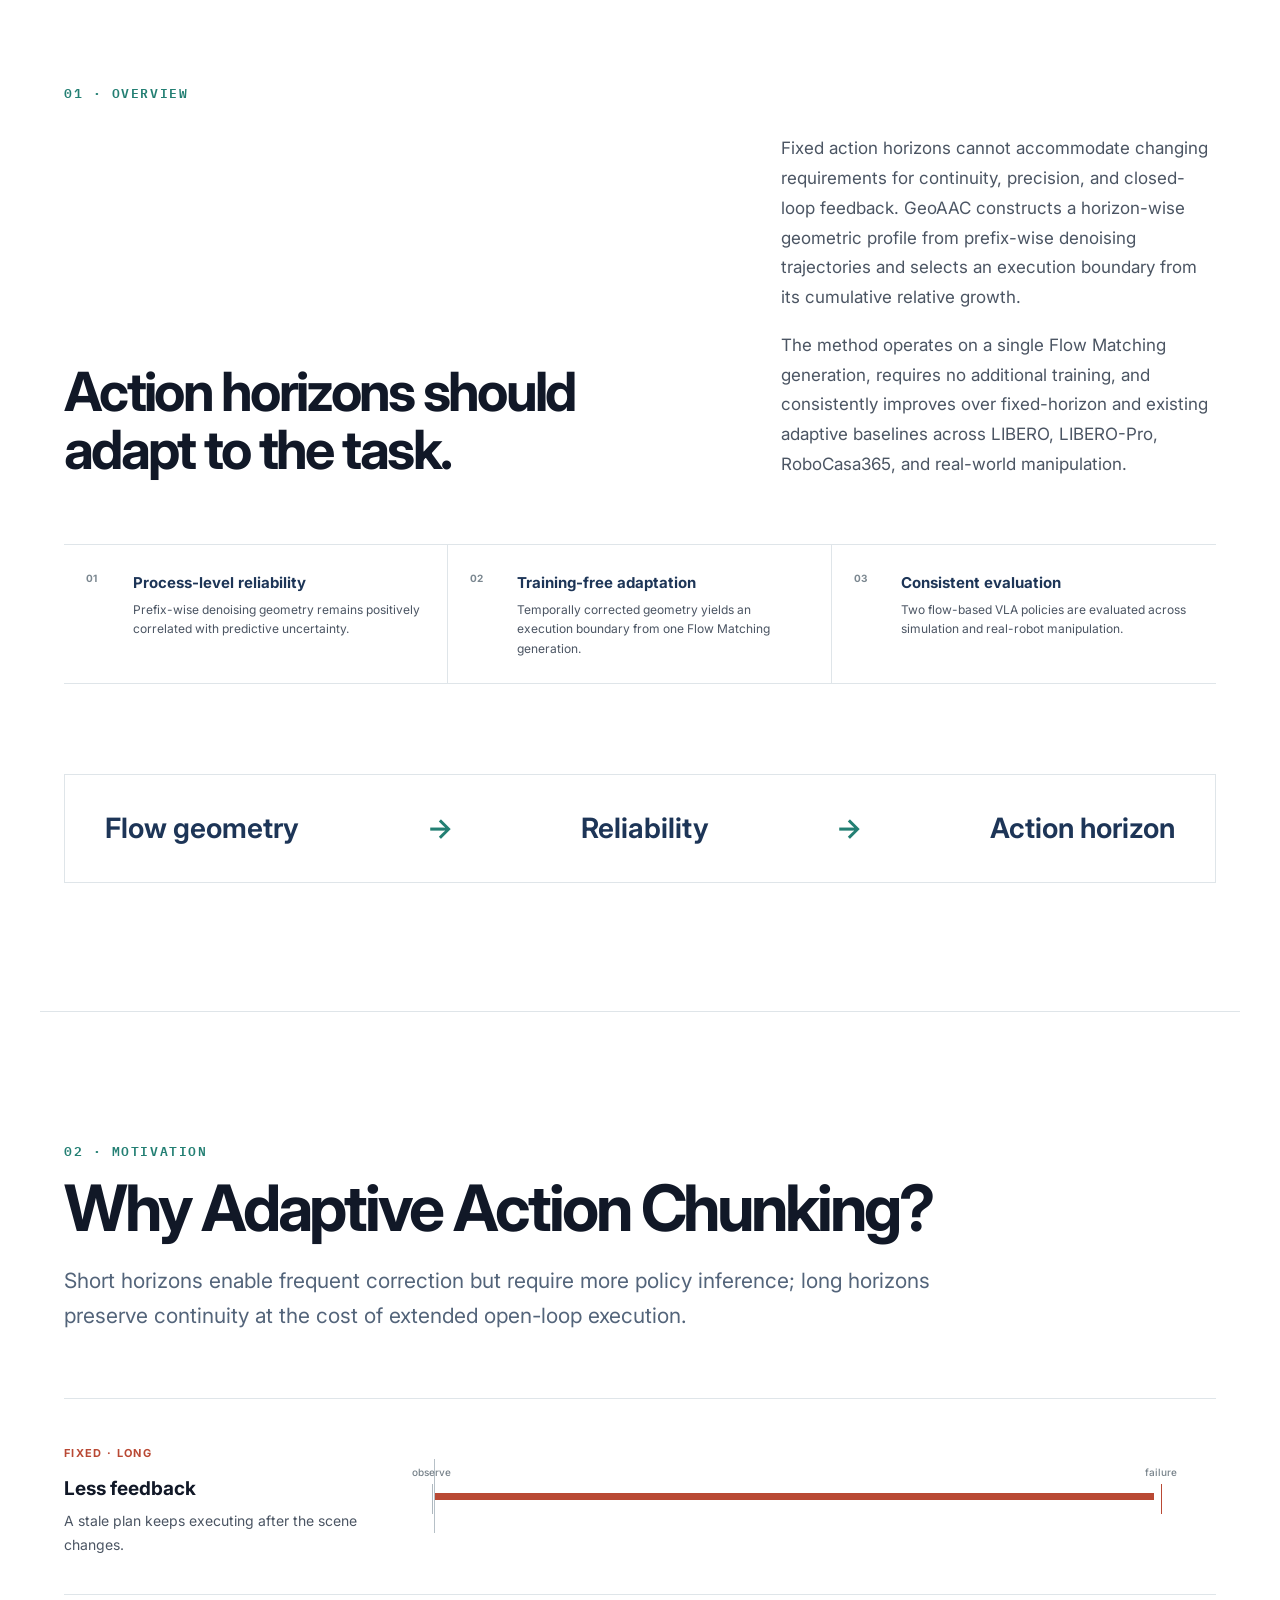
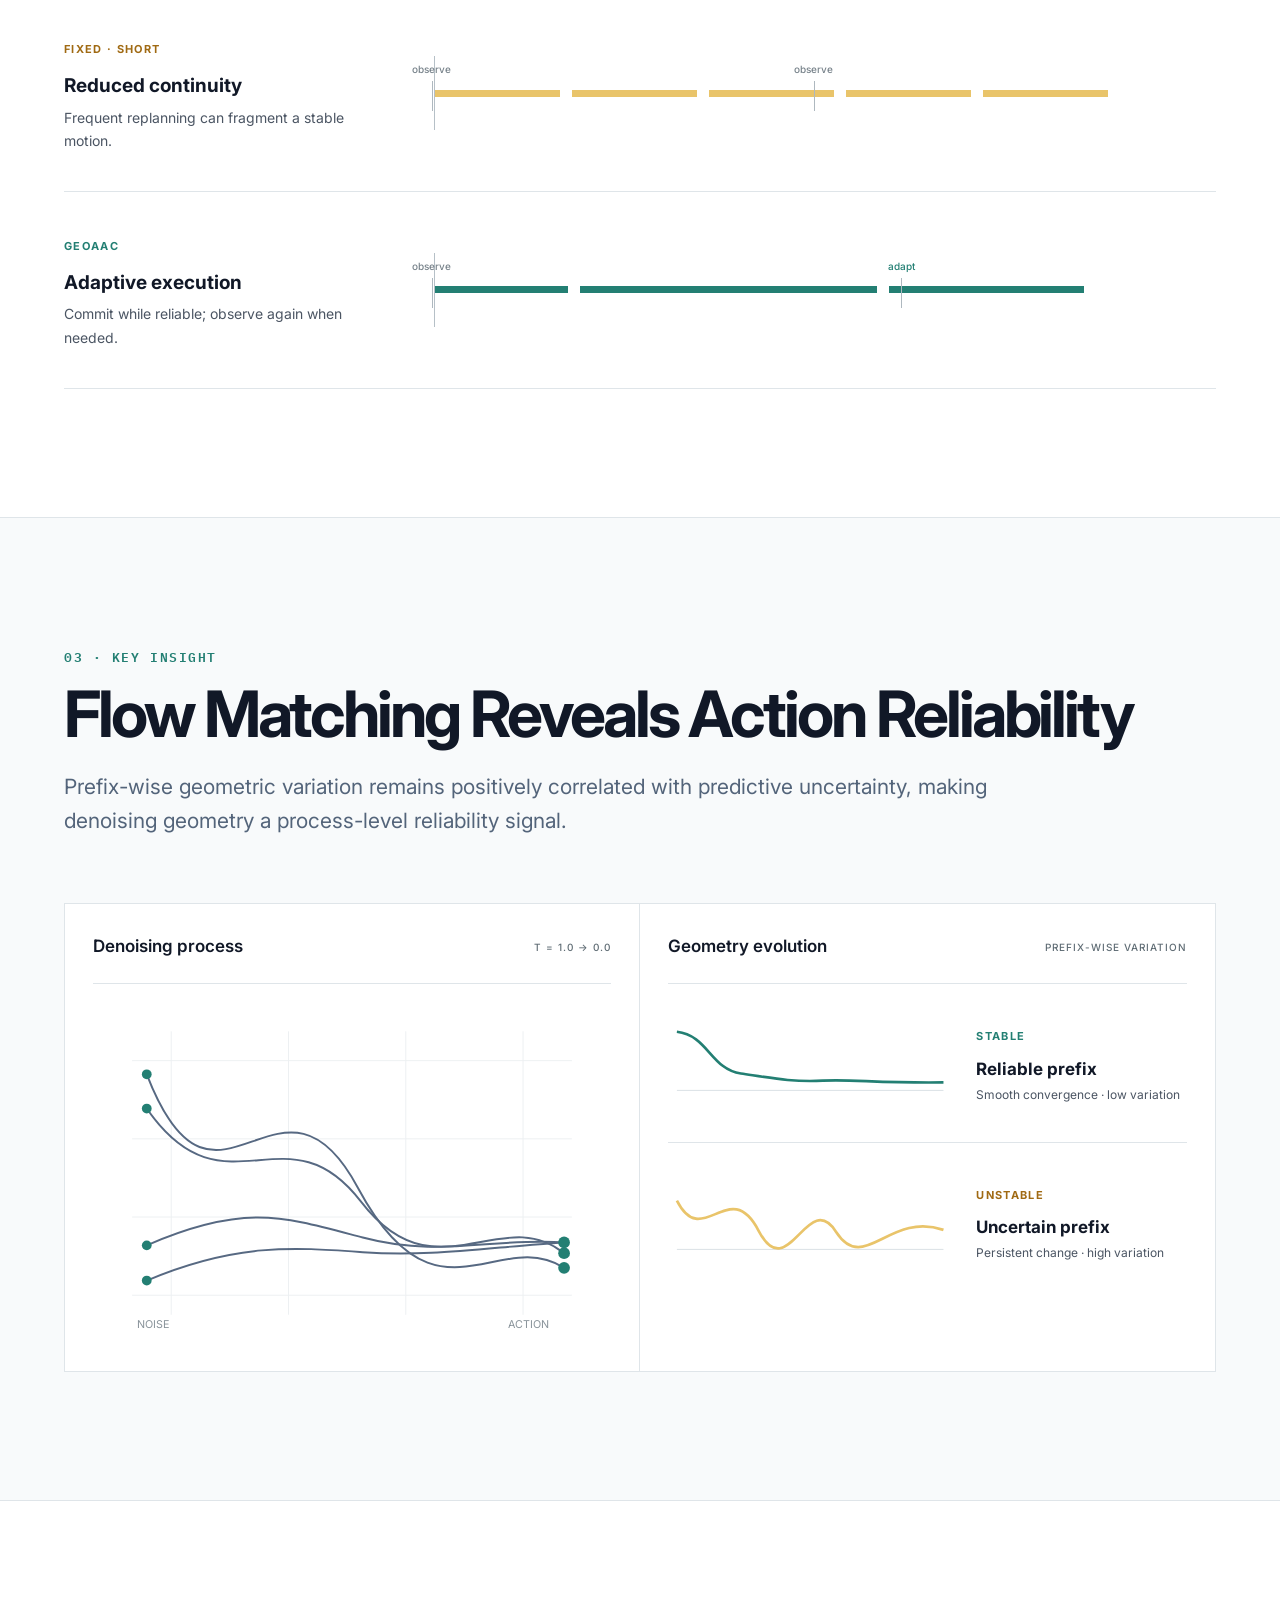
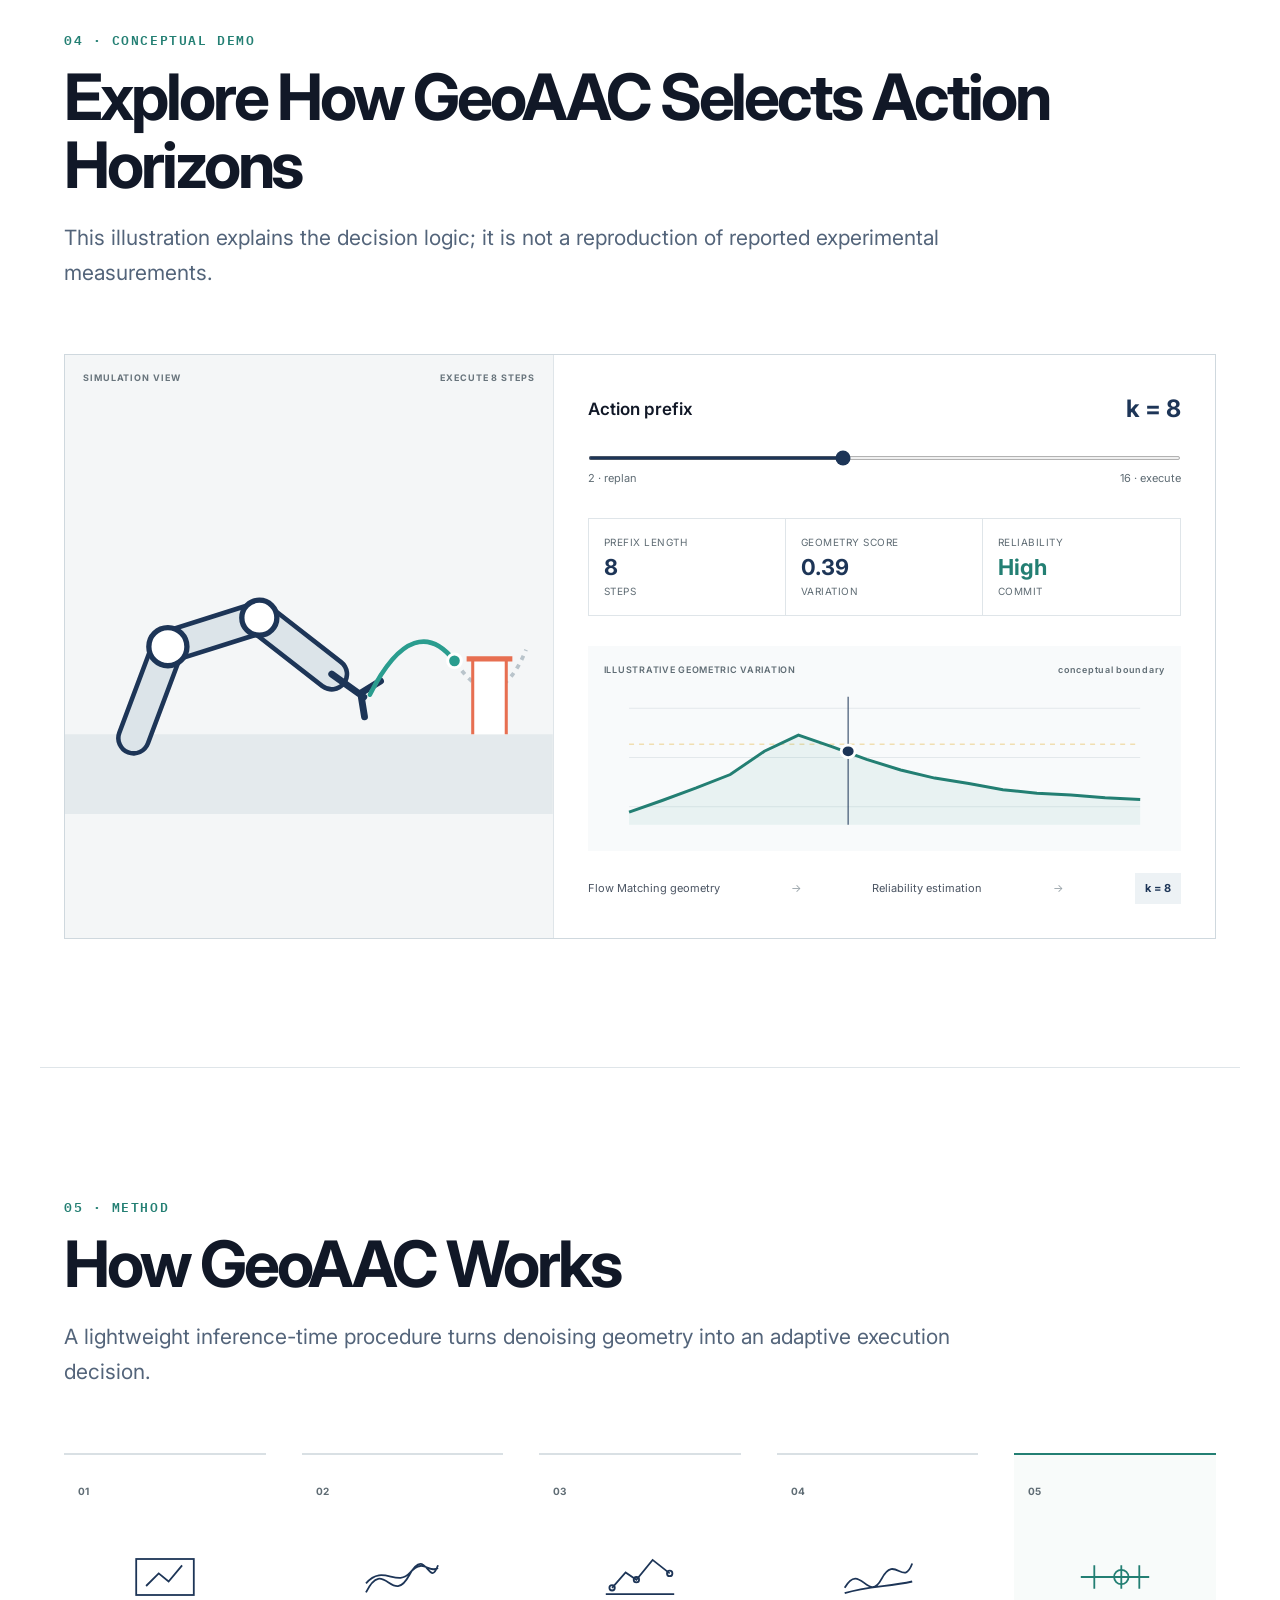
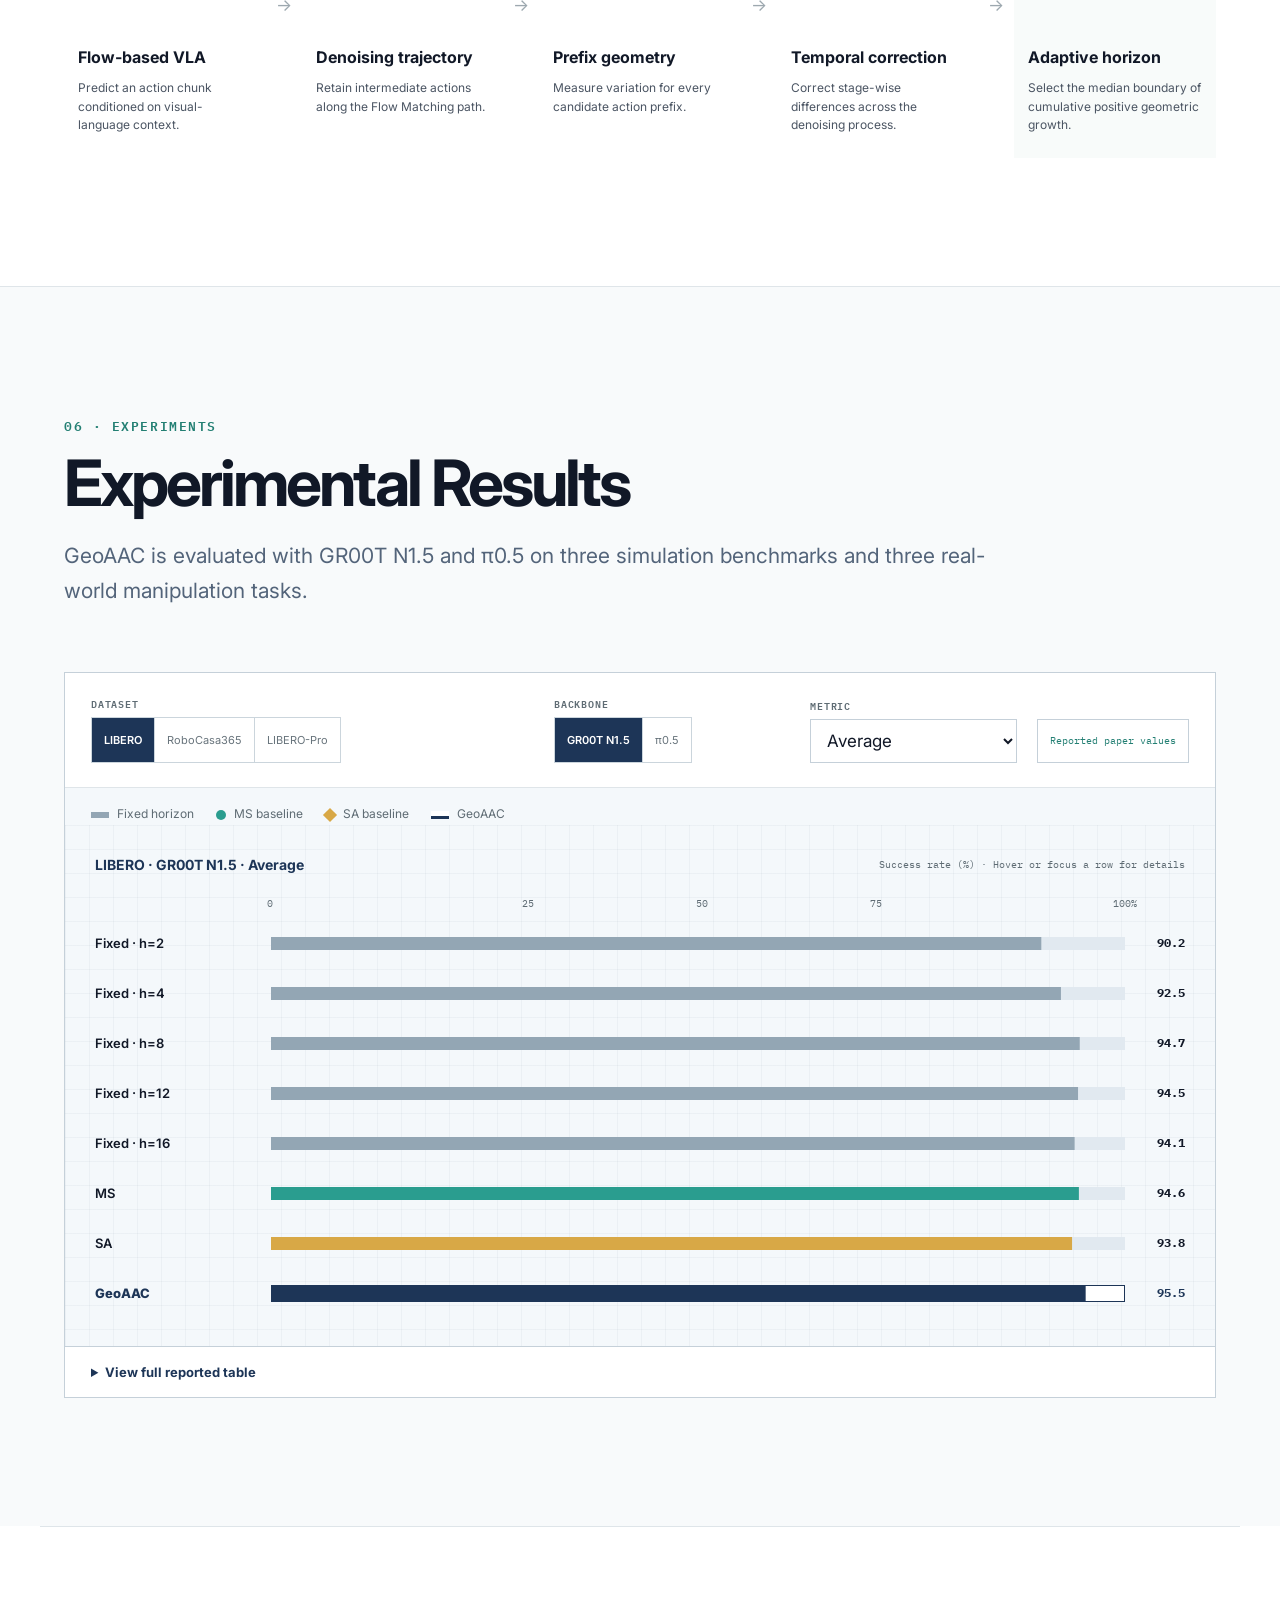
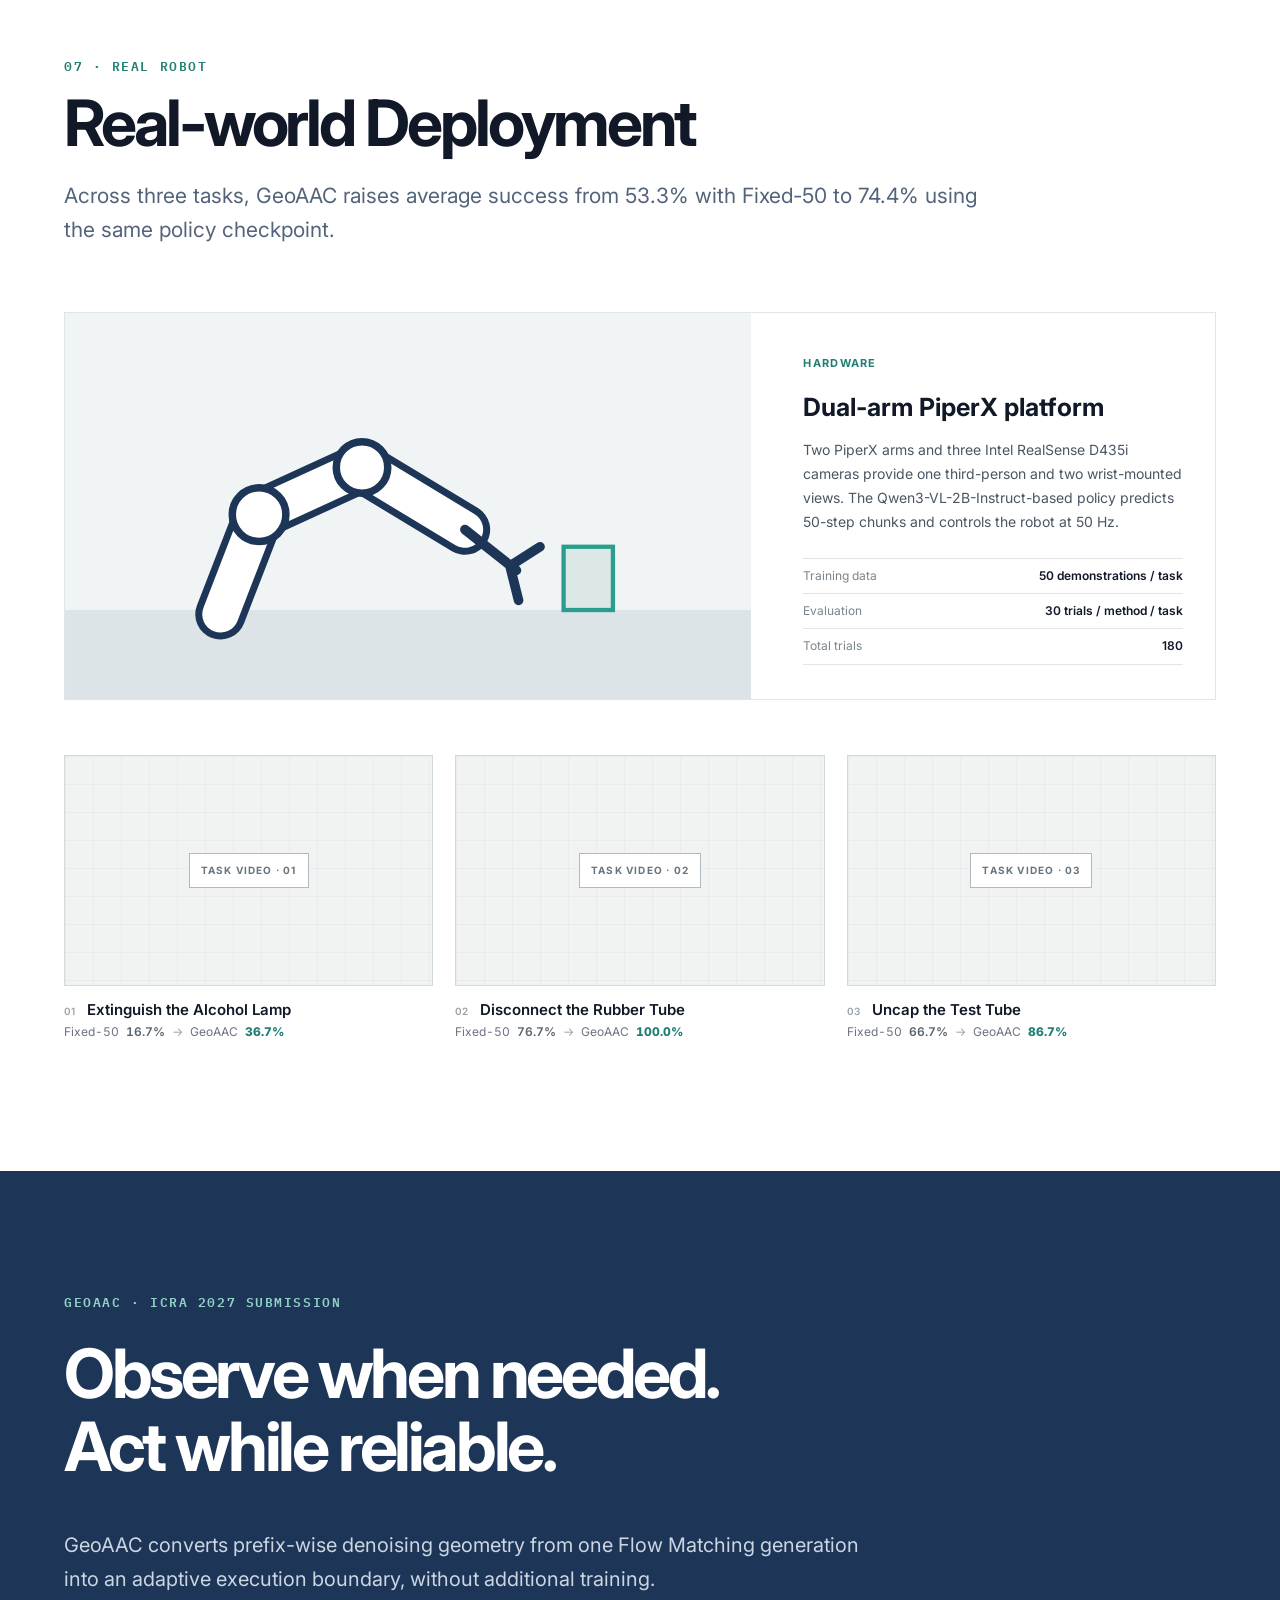
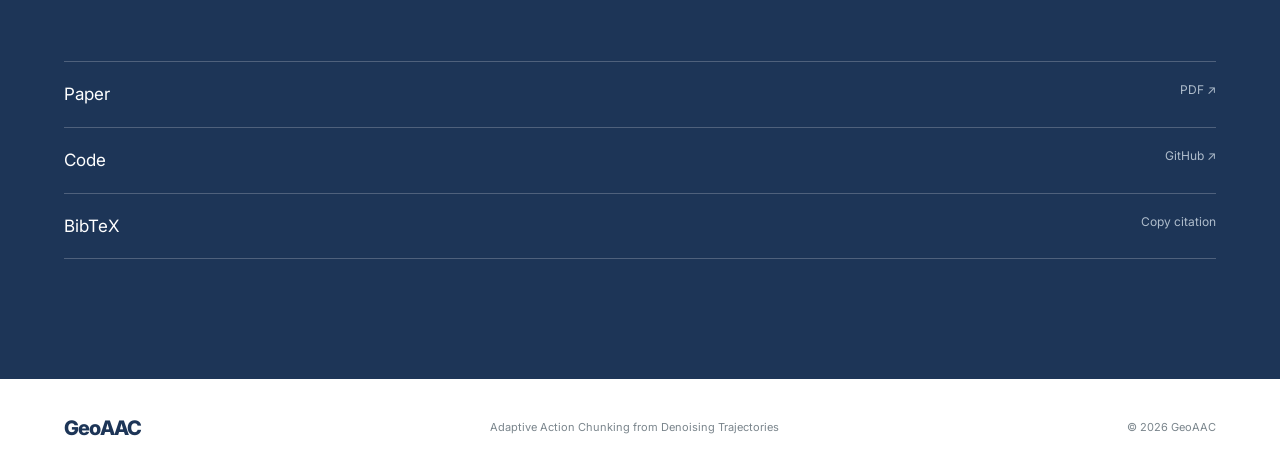
==== commit 92c143eb: "Polish hierarchy motion and result tooltips" ====
--- a/index.html
+++ b/index.html
@@ -11,12 +11,14 @@
     <meta property="og:url" content="https://todayispdxxx.github.io/GeoAAC/" />
     <link rel="icon" href="assets/favicon.svg" type="image/svg+xml" />
     <link rel="stylesheet" href="assets/styles.css" />
+    <script>document.documentElement.classList.add('js');</script>
     <script src="assets/main.js" defer></script>
     <title>GeoAAC — Adaptive Action Chunking from Denoising Trajectories</title>
   </head>
   <body>
     <a class="skip-link" href="#main">Skip to content</a>
     <header class="site-header">
+      <div class="scroll-progress" id="scroll-progress" aria-hidden="true"></div>
       <div class="nav-inner">
         <a class="wordmark" href="#top" aria-label="GeoAAC home">GeoAAC</a>
         <button class="menu-button" type="button" aria-expanded="false" aria-controls="site-nav" aria-label="Open navigation"><span></span><span></span></button>
@@ -146,10 +148,12 @@
           </div>
           <div class="results-key" aria-label="Method family legend"><span><i class="key-fixed"></i>Fixed horizon</span><span><i class="key-ms"></i>MS baseline</span><span><i class="key-sa"></i>SA baseline</span><span><i class="key-geoaac"></i>GeoAAC</span></div>
           <div class="result-profile" id="bar-chart" aria-label="Interactive reported success-rate comparison">
+            <div class="result-chart-head"><strong id="result-chart-title">LIBERO · GR00T N1.5 · Average</strong><span>Success rate (%) · Hover or focus a row for details</span></div>
             <div class="result-axis" aria-hidden="true"><span>0</span><span>25</span><span>50</span><span>75</span><span>100%</span></div>
             <div class="result-bars" id="result-bars" role="list"></div>
+            <div class="result-tooltip" id="result-tooltip" role="tooltip" aria-hidden="true"><strong id="result-tooltip-title">GeoAAC</strong><span id="result-tooltip-metric">Average success rate · 95.5%</span><small id="result-tooltip-context">LIBERO · GR00T N1.5</small></div>
           </div>
-          <div class="result-insight" aria-live="polite"><strong id="result-insight-title">LIBERO · Average success rate</strong><p class="results-note" id="results-note">Select a dataset, backbone, and metric to inspect every reported method.</p></div>
+          <p class="sr-only" id="result-status" aria-live="polite"></p>
           <details class="result-table"><summary>View full reported table</summary><div class="result-table-scroll"><table id="result-table"></table></div></details>
         </div>
       </section>
--- a/assets/styles.css
+++ b/assets/styles.css
@@ -3,7 +3,7 @@
  * pre-emit critique: P5 H5 E5 S5 R5 V4 · contrast: pass (40–41)
  * nav: academic index · footer: Ft1 · slop: pass (42–49) · mobile: pass (34, 49–57) */
 @import url('https://fonts.googleapis.com/css2?family=IBM+Plex+Mono:wght@500;600&family=Inter:wght@400;500;600;700;800&display=swap');
-:root{--navy:#1d3557;--teal:#237f73;--orange:#e9c46a;--red:#b94934;--ink:#111827;--muted:#4b5563;--label:#5f6c74;--light:#f6f8f9;--line:#dfe5e9;--blue-rule:#8bb8d4;--chart-paper:#fbfaf6;--placeholder:#f1f3f3;--chart-fixed:#9baab5;--chart-ms:#2a9d8f;--chart-sa:#d8a846;--chart-geoaac:#1d3557;--chart-track:#e7ecef;--chart-grid:#c7d0d6;--chart-paper-rule:rgba(29,53,87,.035);--paper:#fff;--surface-alt:#f3f6f8;--font-body:"Inter",system-ui,-apple-system,BlinkMacSystemFont,"Segoe UI",sans-serif;--font-mono:"IBM Plex Mono","SFMono-Regular",Consolas,monospace;--max:1200px}
+:root{--navy:#1d3557;--teal:#237f73;--orange:#e9c46a;--red:#b94934;--ink:#111827;--muted:#4b5563;--label:#5f6c74;--light:#f6f8f9;--line:#dfe5e9;--blue-rule:#8bb8d4;--chart-paper:#f4f8fb;--placeholder:#f1f3f3;--chart-fixed:#93a6b4;--chart-ms:#2a9d8f;--chart-sa:#d8a846;--chart-geoaac:#1d3557;--chart-track:#e1e9f0;--chart-grid:#c5d0d9;--chart-paper-rule:rgba(29,53,87,.04);--tooltip-muted:#d5e1ec;--tooltip-shadow:rgba(29,53,87,.18);--paper:#fff;--surface-alt:#f3f6f8;--font-body:"Inter",system-ui,-apple-system,BlinkMacSystemFont,"Segoe UI",sans-serif;--font-mono:"IBM Plex Mono","SFMono-Regular",Consolas,monospace;--ease-out:cubic-bezier(.16,1,.3,1);--ease-in:cubic-bezier(.7,0,.84,0);--ease-in-out:cubic-bezier(.65,0,.35,1);--dur-micro:120ms;--dur-short:220ms;--dur-long:420ms;--z-tooltip:600;--max:1200px}
 *{box-sizing:border-box}html{scroll-behavior:smooth;scroll-padding-top:78px}body{margin:0;background:var(--paper);color:var(--ink);font:400 17px/1.7 var(--font-body);-webkit-font-smoothing:antialiased}a{color:inherit;text-decoration:none}button,input,select{font:inherit}.skip-link{position:fixed;z-index:100;left:16px;top:-60px;background:var(--navy);color:var(--paper);padding:9px 14px}.skip-link:focus{top:12px}
 .site-header{position:sticky;z-index:20;top:0;background:rgba(255,255,255,.93);border-bottom:1px solid rgba(223,229,233,.85);backdrop-filter:blur(12px)}.nav-inner{max-width:var(--max);height:66px;margin:auto;padding:0 24px;display:flex;align-items:center;justify-content:space-between}.wordmark{font-size:20px;font-weight:800;letter-spacing:-.04em;color:var(--navy)}nav{display:flex;align-items:center;gap:24px;font-size:13px;color:#475569}nav a{transition:color .2s}nav a:hover,nav a.active{color:var(--navy)}nav .quiet-link{font-weight:600;color:var(--navy)}.menu-button{display:none;background:none;border:0;padding:8px}.menu-button span{display:block;width:23px;height:1.5px;margin:6px;background:var(--navy)}
 .hero{max-width:var(--max);margin:auto;padding:110px 24px 128px;text-align:center}.venue,.section-index{margin:0;color:var(--teal);font-family:var(--font-mono);font-size:13px;font-weight:600;letter-spacing:.12em;text-transform:uppercase}.hero h1{margin:8px 0 12px;font-size:clamp(78px,9vw,110px);line-height:1;letter-spacing:-.075em;color:var(--navy)}.subtitle{margin:0 auto 28px;max-width:1040px;color:#253247;font-size:clamp(27px,3.4vw,39px);line-height:1.28;letter-spacing:-.035em}.authors{margin:0 0 5px;font-size:18px}.authors a{color:var(--navy);font-weight:600}.authors sup,.affiliations sup{color:var(--teal)}.affiliations{margin:0;color:var(--muted);font-size:15px}.hero-actions{margin:32px 0 26px;display:flex;gap:10px;justify-content:center}.button{display:inline-flex;align-items:center;justify-content:center;min-width:118px;padding:11px 20px;border:1px solid #cbd5dc;border-radius:6px;color:var(--navy);font-size:15px;font-weight:600;transition:.2s}.button:hover{border-color:var(--navy);transform:translateY(-1px)}.button.primary{background:var(--navy);border-color:var(--navy);color:var(--paper)}.button.disabled{opacity:.55}.button-icon{margin-right:8px;font-size:13px}.hero-summary{max-width:760px;margin:0 auto 58px;color:var(--muted);font-size:19px}.hero-summary strong{color:var(--navy)}
@@ -135,3 +135,37 @@
 @keyframes result-fill{from{transform:scaleX(0)}to{transform:scaleX(var(--scale))}}
 @media (max-width:900px){.section-header{padding-left:0}.results-toolbar{grid-template-columns:minmax(0,1fr) minmax(0,1fr)}.preview-badge{justify-self:start}.result-insight{grid-template-columns:1fr;gap:8px}}
 @media (max-width:620px){.hero h1{font-size:70px}.subtitle{font-size:24px}.authors{font-size:16px}.affiliations{font-size:13px}.hero-summary{font-size:17px}.section-header{padding-left:0;border-left:0}.results-toolbar{grid-template-columns:minmax(0,1fr);padding:18px}.segmented-control{width:100%}.segmented-control button{flex:1 1 auto}.results-key{gap:12px 18px;padding:15px 18px 0;flex-wrap:wrap}.result-profile{padding:20px 14px 24px}.result-axis{margin-right:40px;margin-left:121px}.result-row{grid-template-columns:105px minmax(0,1fr) 34px;gap:8px}.result-method{font-size:11px}.result-row>strong{font-size:10px}.result-insight{padding:18px}.result-table summary{padding-right:18px;padding-left:18px}}
+
+/* Hierarchy, scroll reveal, and contextual result labels. */
+.hero h1{font-weight:800}
+.section-header h2,.intro h2,.final-section h2{font-weight:700}
+.section-header h2{font-size:clamp(44px,5.2vw,64px);line-height:1.06;letter-spacing:-.048em}
+.final-section h2{font-size:clamp(46px,6vw,68px)}
+.scroll-progress{position:absolute;z-index:1;left:0;bottom:-1px;width:100%;height:2px;background:var(--teal);transform:scaleX(0);transform-origin:left center;will-change:transform}
+.reveal{opacity:1;transform:none}
+.js .reveal{opacity:0;transform:translate3d(0,18px,0);transition:opacity var(--dur-long) var(--ease-out),transform var(--dur-long) var(--ease-out);transition-delay:var(--reveal-delay,0ms)}
+.js .reveal.visible{opacity:1;transform:none;animation:none}
+.js .hero .reveal{opacity:1;transform:none;transition:none}
+.js .timeline-comparison.reveal .timeline-row,.js .contribution-list.reveal li,.js .method-flow.reveal .method-step,.js .task-gallery.reveal .task{opacity:0;transform:translate3d(0,12px,0);transition:opacity var(--dur-long) var(--ease-out),transform var(--dur-long) var(--ease-out)}
+.js .timeline-comparison.visible .timeline-row,.js .contribution-list.visible li,.js .method-flow.visible .method-step,.js .task-gallery.visible .task{opacity:1;transform:none}
+.js .timeline-comparison.visible .timeline-row:nth-child(2),.js .contribution-list.visible li:nth-child(2),.js .method-flow.visible .method-step:nth-of-type(2),.js .task-gallery.visible .task:nth-child(2){transition-delay:80ms}
+.js .timeline-comparison.visible .timeline-row:nth-child(3),.js .contribution-list.visible li:nth-child(3),.js .method-flow.visible .method-step:nth-of-type(3),.js .task-gallery.visible .task:nth-child(3){transition-delay:160ms}
+.js .method-flow.visible .method-step:nth-of-type(4){transition-delay:240ms}.js .method-flow.visible .method-step:nth-of-type(5){transition-delay:320ms}
+.sr-only{position:absolute!important;width:1px!important;height:1px!important;padding:0!important;margin:-1px!important;overflow:hidden!important;clip:rect(0,0,0,0)!important;white-space:nowrap!important;border:0!important}
+.result-profile{position:relative;padding-top:28px;padding-bottom:32px}
+.result-chart-head{display:flex;align-items:center;justify-content:space-between;gap:24px;margin:0 4px 18px}
+.result-chart-head strong{color:var(--navy);font-size:14px;font-weight:700}
+.result-chart-head span{color:var(--label);font-family:var(--font-mono);font-size:10px;text-align:right}
+.result-bars{gap:10px}
+.result-row{min-height:40px;padding-top:6px;padding-bottom:6px;animation:result-enter var(--dur-short) var(--ease-out) both;transition:background-color var(--dur-micro) var(--ease-out)}
+.result-row:hover{background:var(--surface-alt);transform:none}
+.result-track i{animation:result-fill var(--dur-long) var(--ease-out) both}
+.result-tooltip{position:absolute;z-index:var(--z-tooltip);left:0;top:0;min-width:190px;max-width:min(270px,calc(100% - 24px));padding:12px 14px;background:var(--navy);color:var(--paper);box-shadow:0 12px 28px var(--tooltip-shadow);opacity:0;visibility:hidden;transform:translateY(6px);pointer-events:none;transition:opacity 150ms var(--ease-out),transform 150ms var(--ease-out),visibility 0s linear 150ms}
+.result-tooltip.visible{opacity:1;visibility:visible;transform:none;transition-delay:0s}
+.result-tooltip strong,.result-tooltip span,.result-tooltip small{display:block}
+.result-tooltip strong{font-size:13px;font-weight:700;line-height:1.3}
+.result-tooltip span{margin-top:5px;font-family:var(--font-mono);font-size:11px;font-variant-numeric:tabular-nums;line-height:1.45}
+.result-tooltip small{margin-top:4px;color:var(--tooltip-muted);font-size:10px;line-height:1.4}
+.result-table{border-top:1px solid var(--chart-grid)}
+@media (max-width:640px){.section-header h2{font-size:clamp(37px,10.5vw,48px)}.result-chart-head{display:block}.result-chart-head span{display:block;margin-top:4px;text-align:left}.result-axis span:nth-child(2),.result-axis span:nth-child(4){visibility:hidden}.result-tooltip{min-width:170px;max-width:calc(100% - 20px);padding:10px 12px}}
+@media (prefers-reduced-motion:reduce){.js .reveal,.js .reveal.visible,.js .timeline-comparison.reveal .timeline-row,.js .contribution-list.reveal li,.js .method-flow.reveal .method-step,.js .task-gallery.reveal .task{opacity:1;transform:none;animation:none;transition:none}.result-row,.result-track i,.result-tooltip{animation:none;transition-duration:.01ms}}
